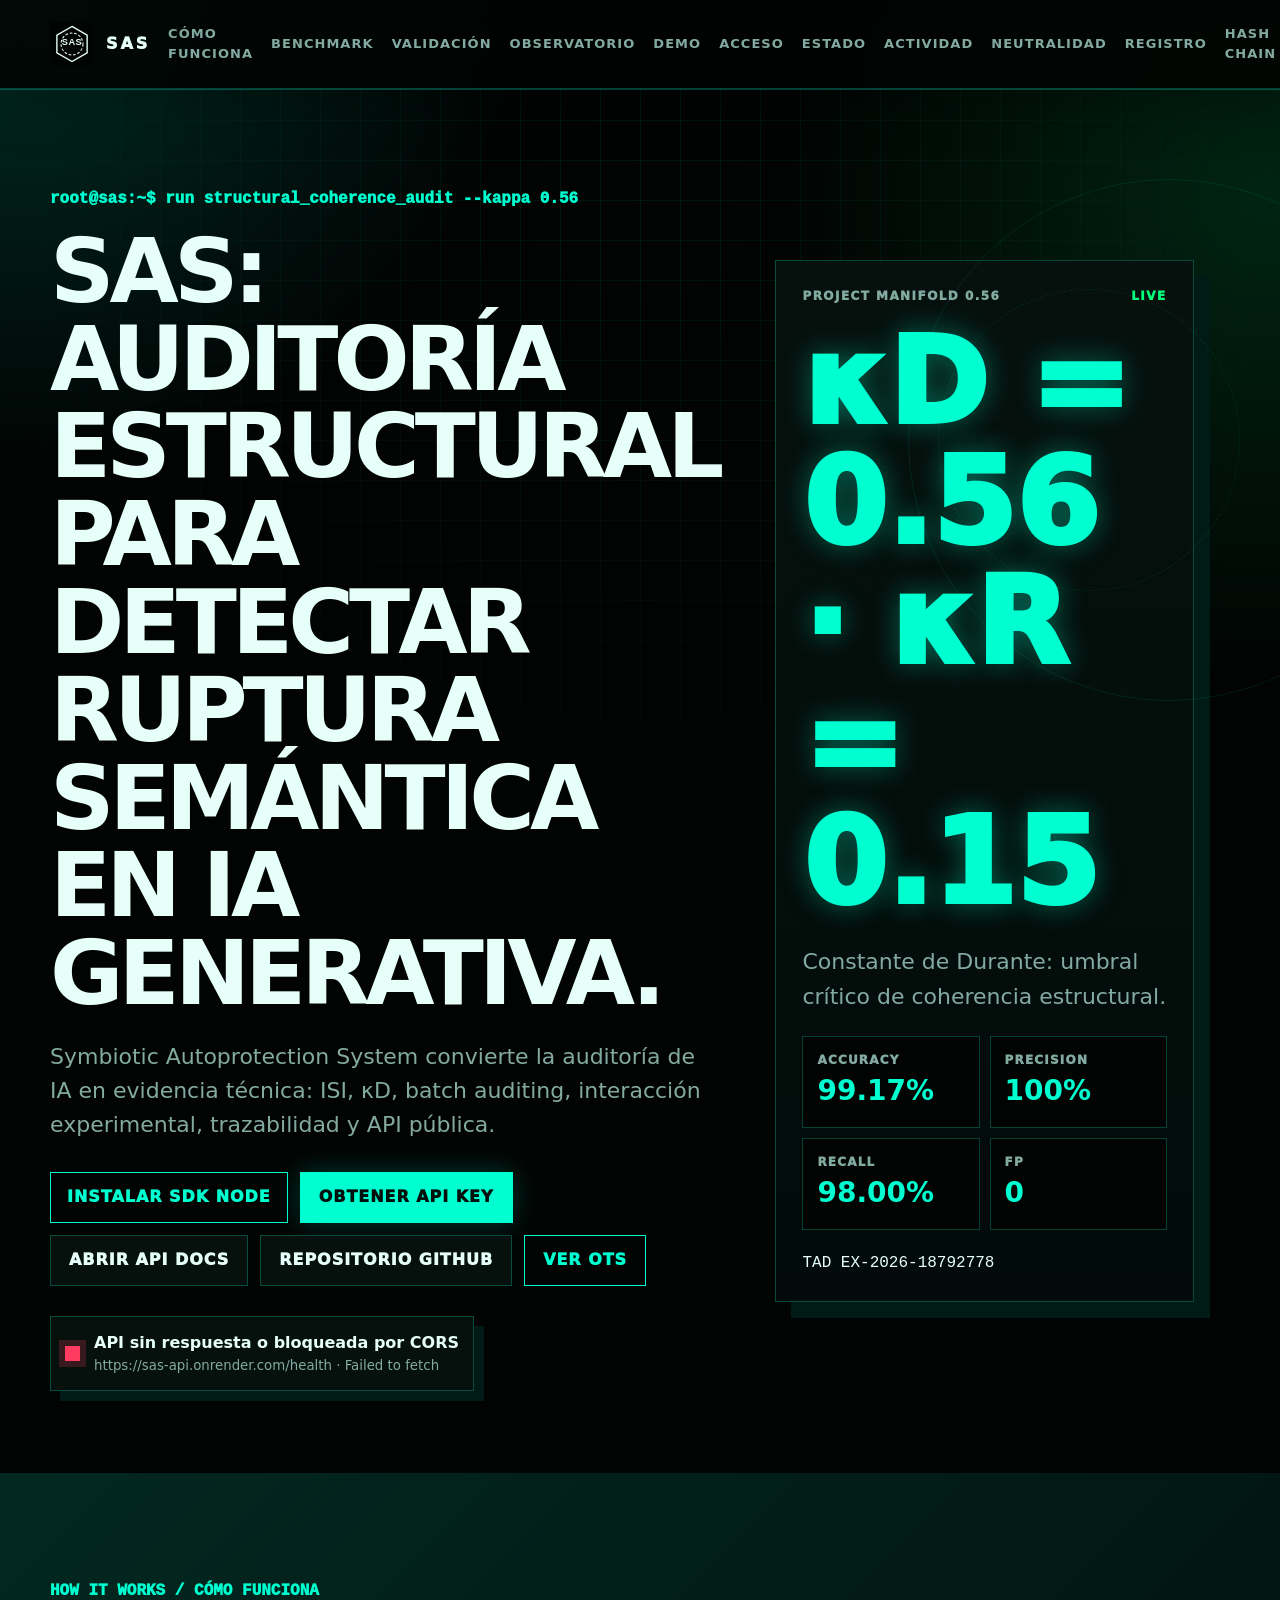
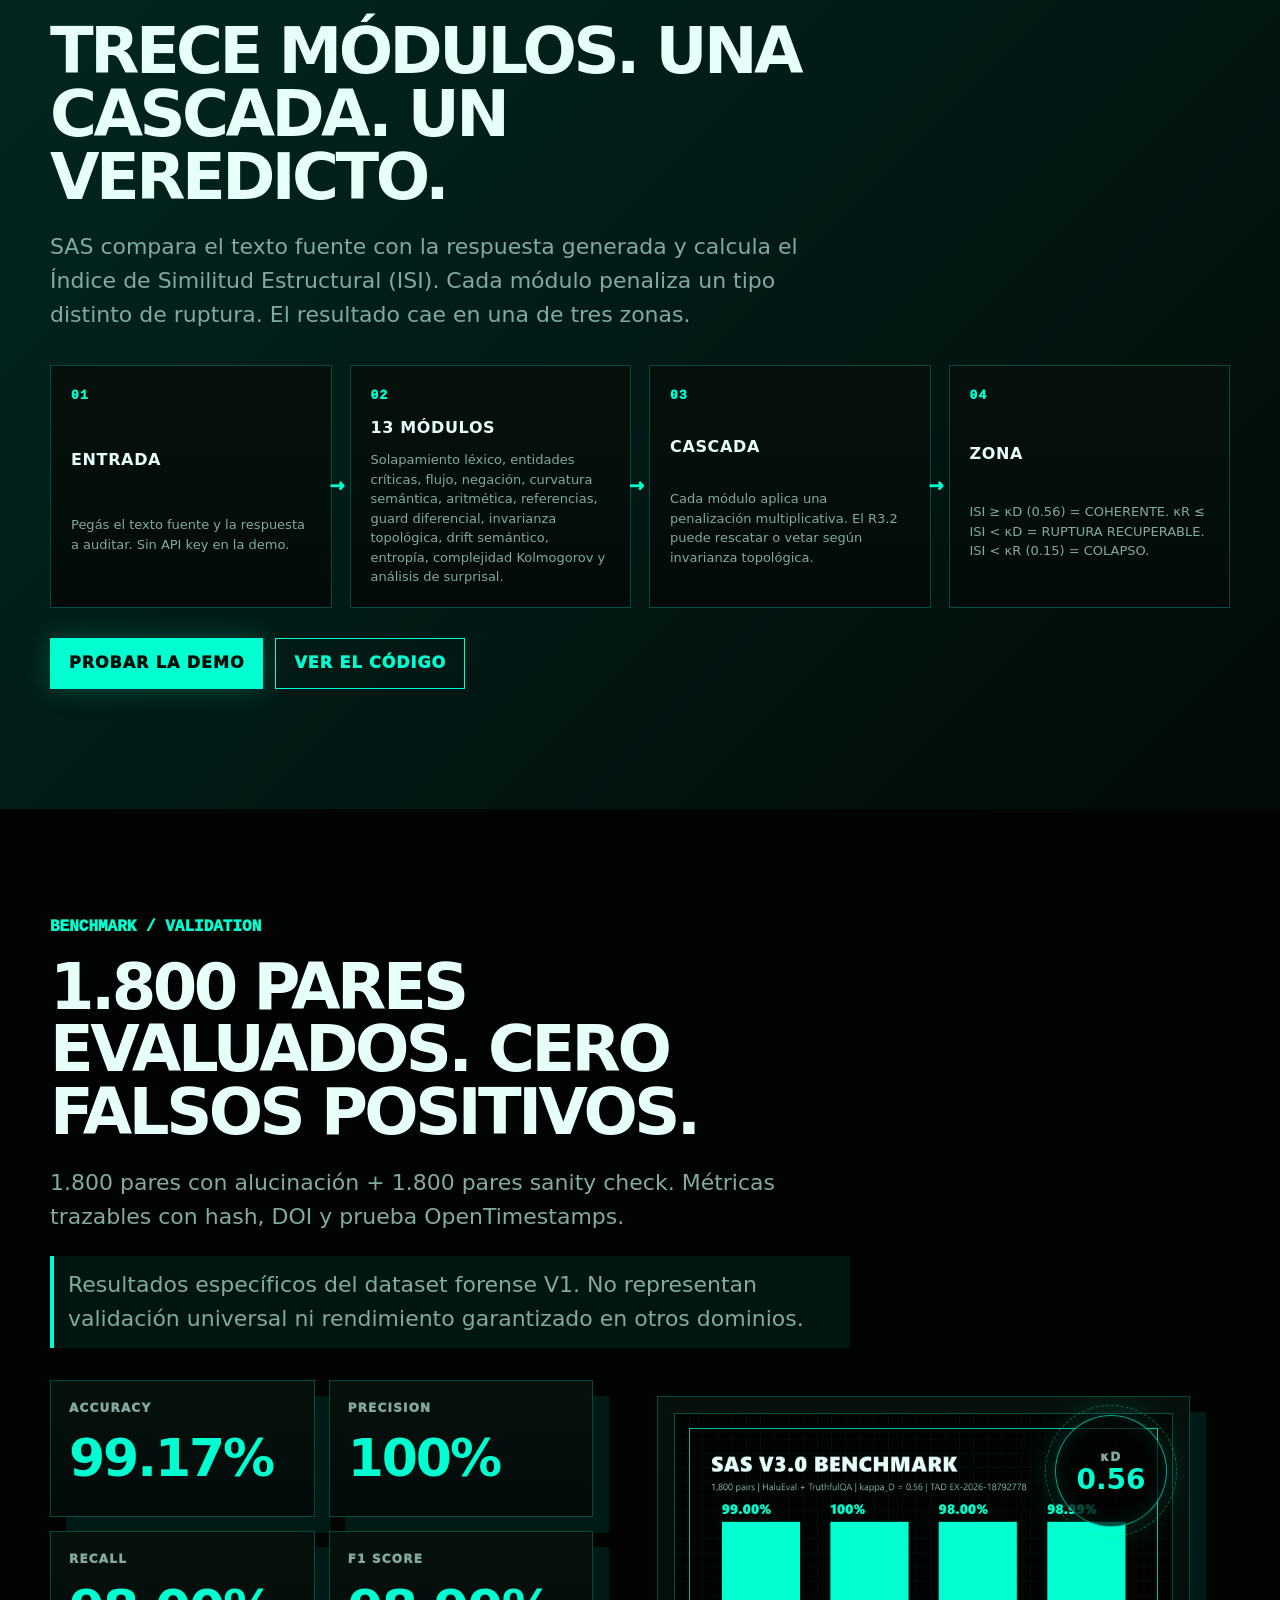
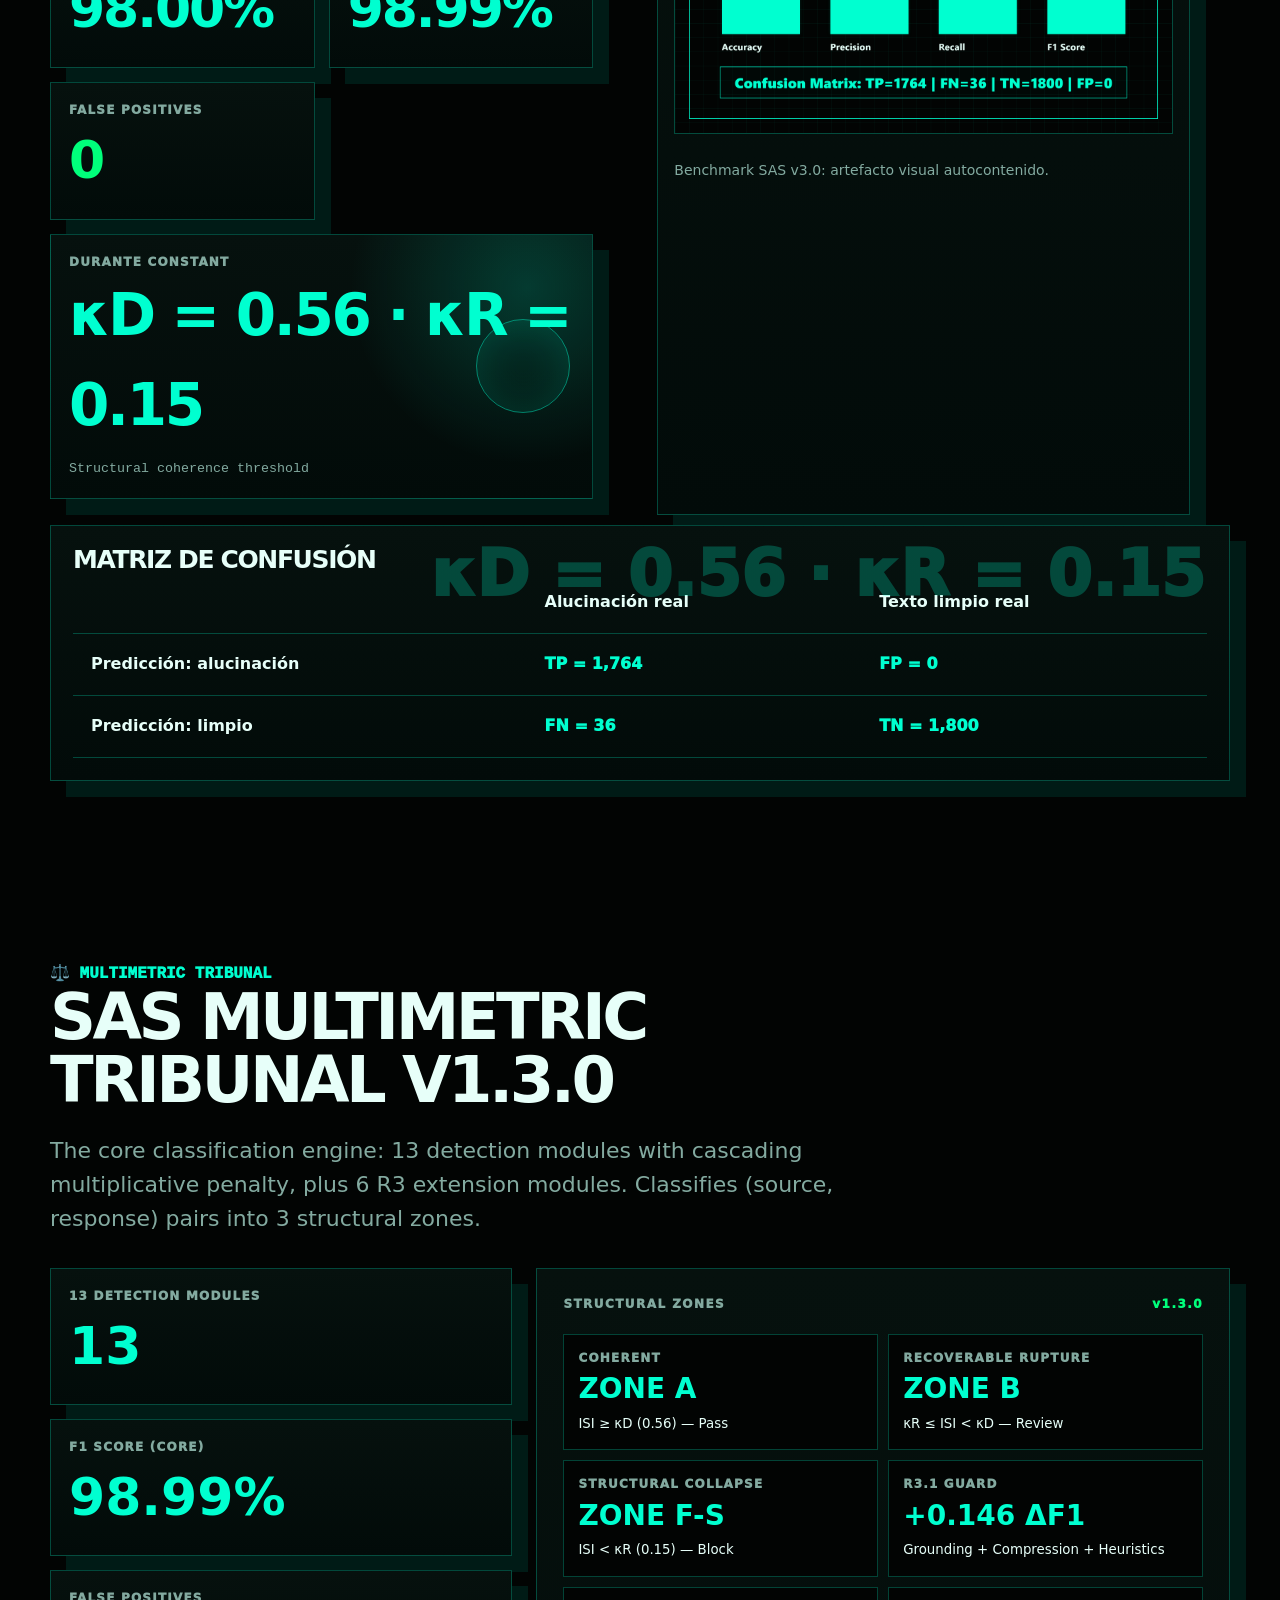
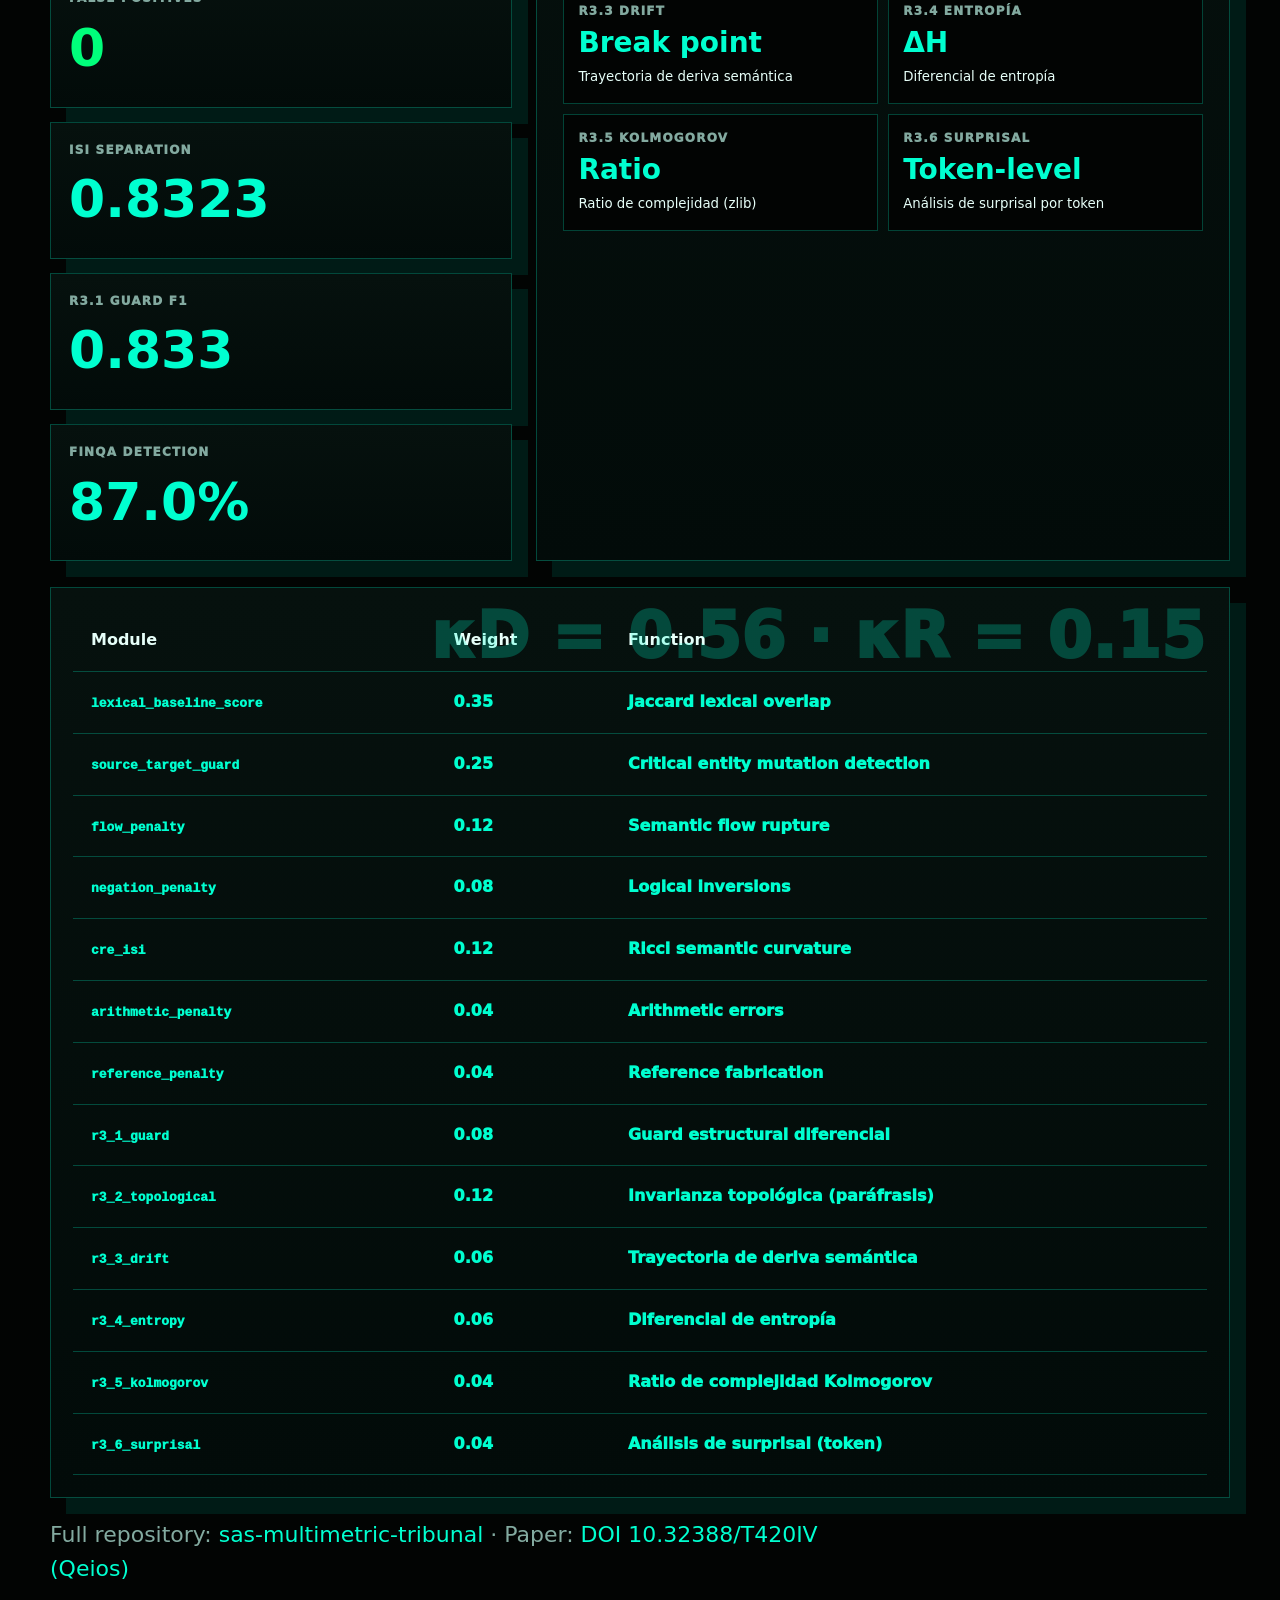
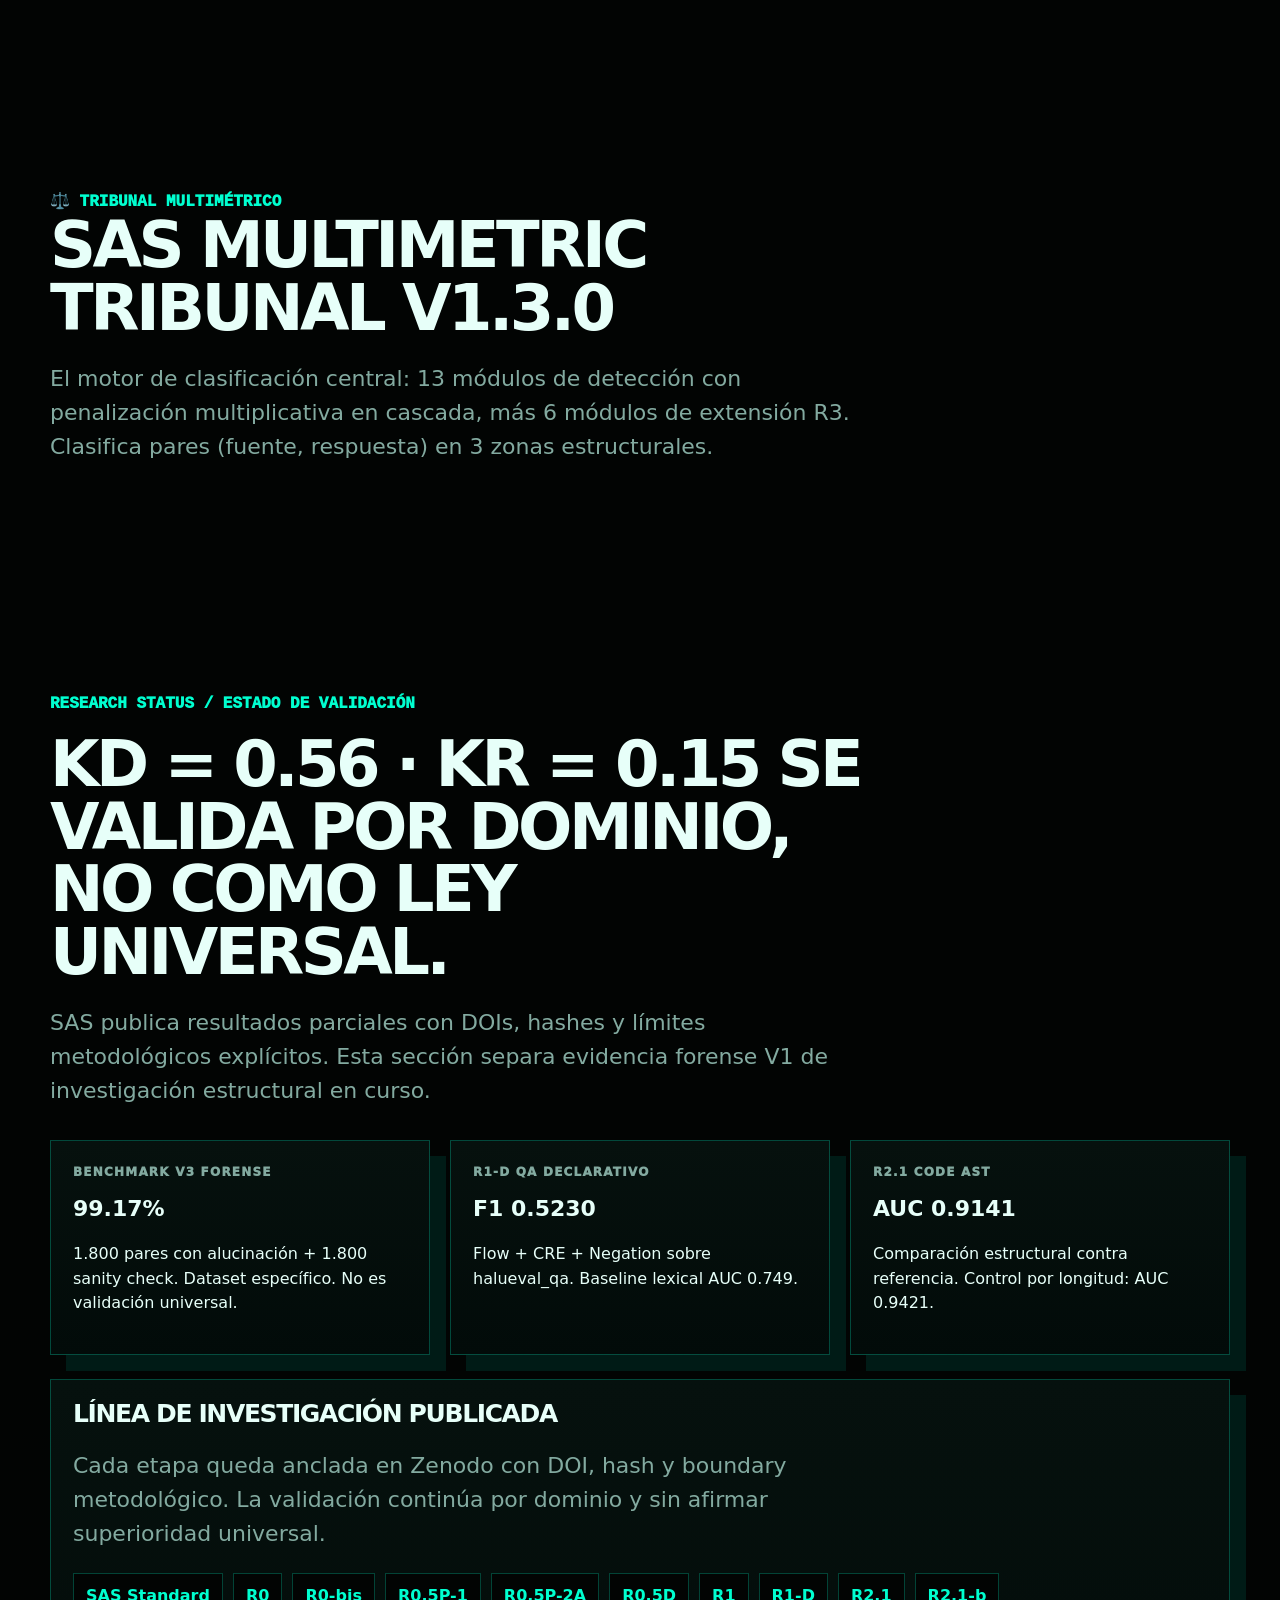
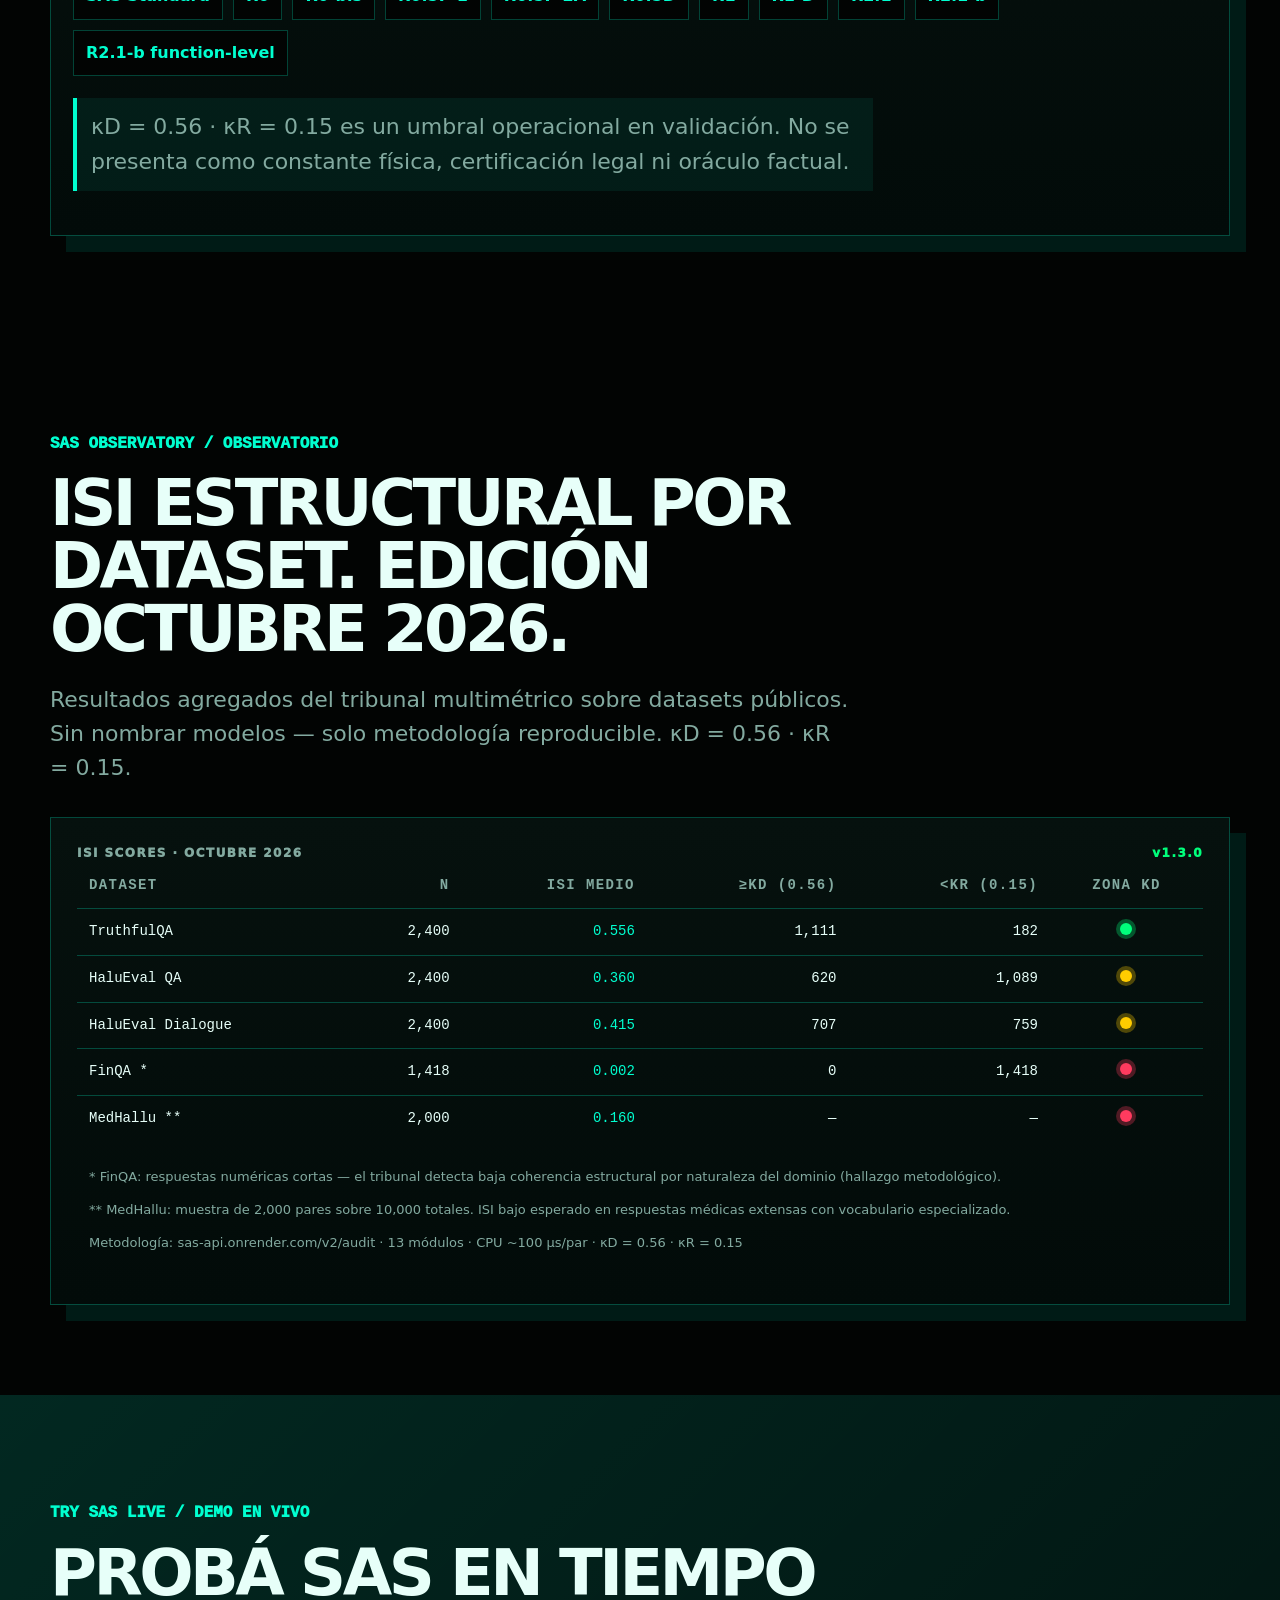
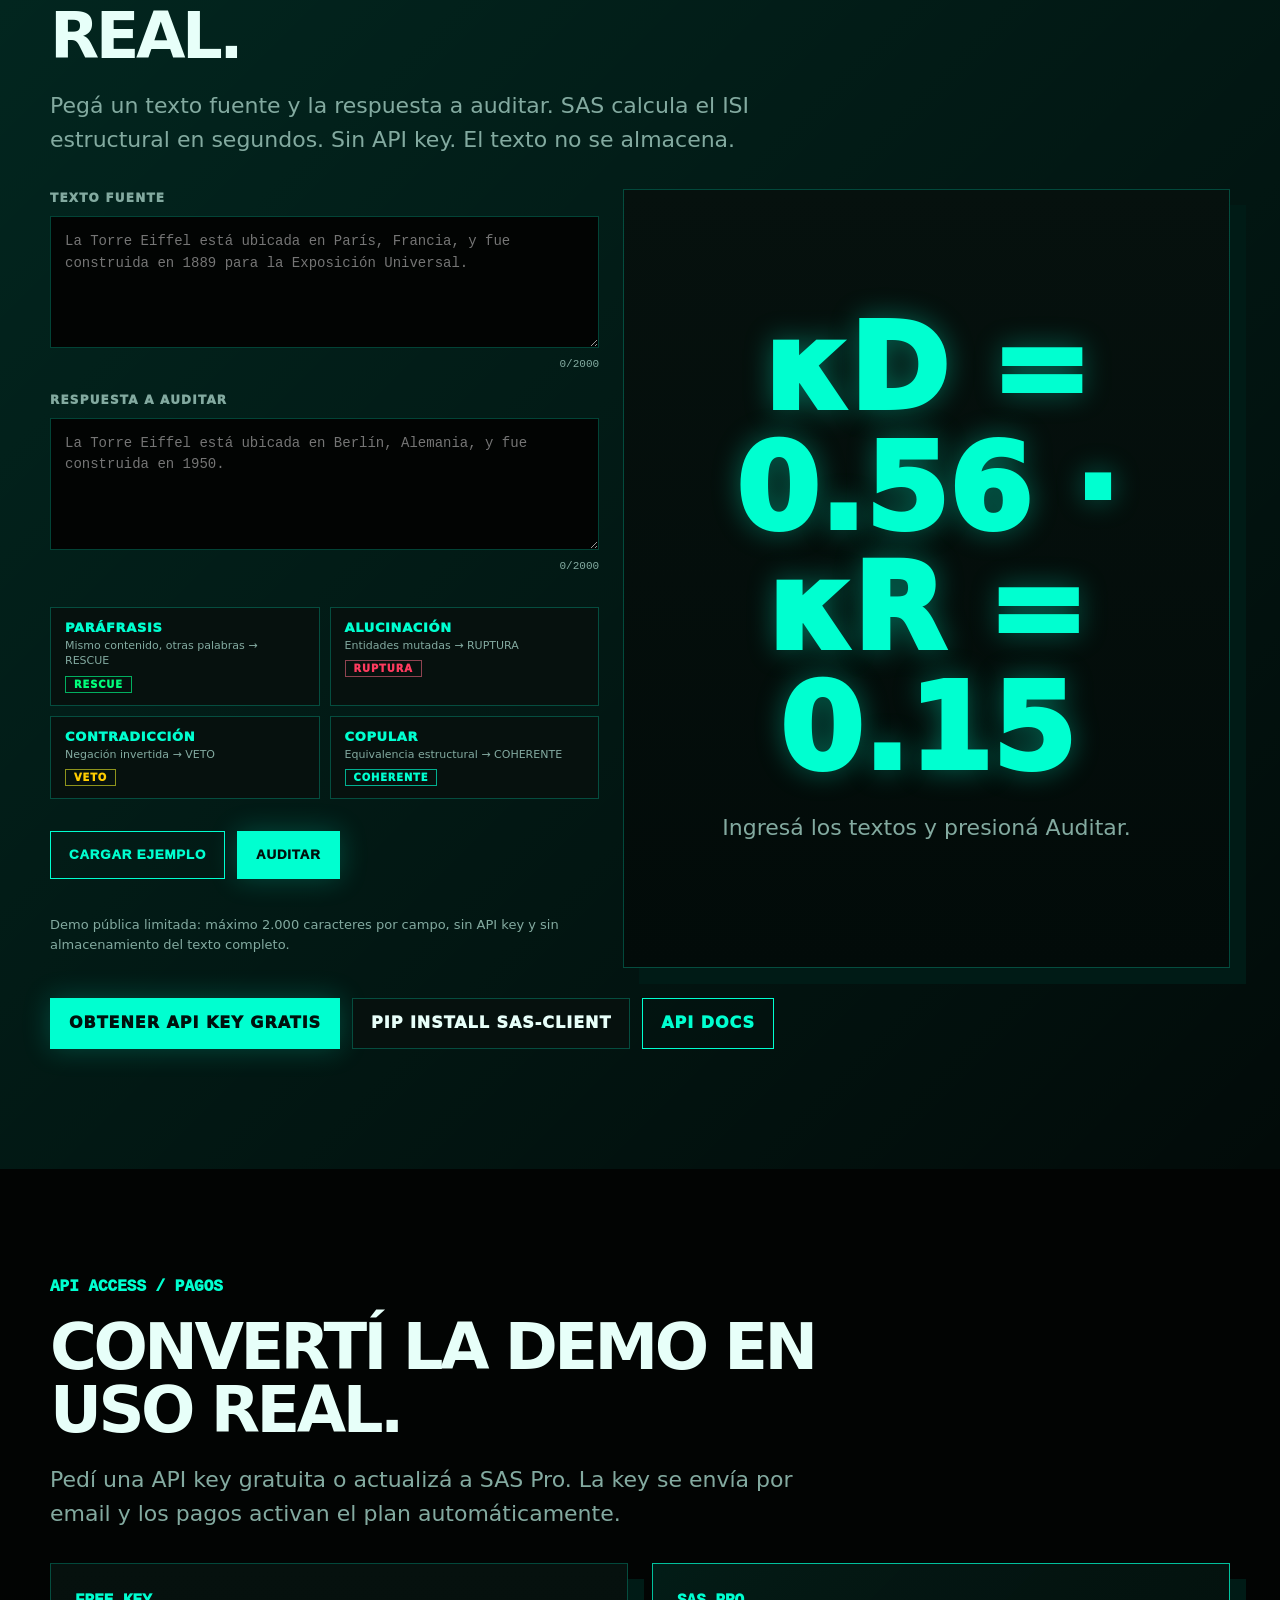
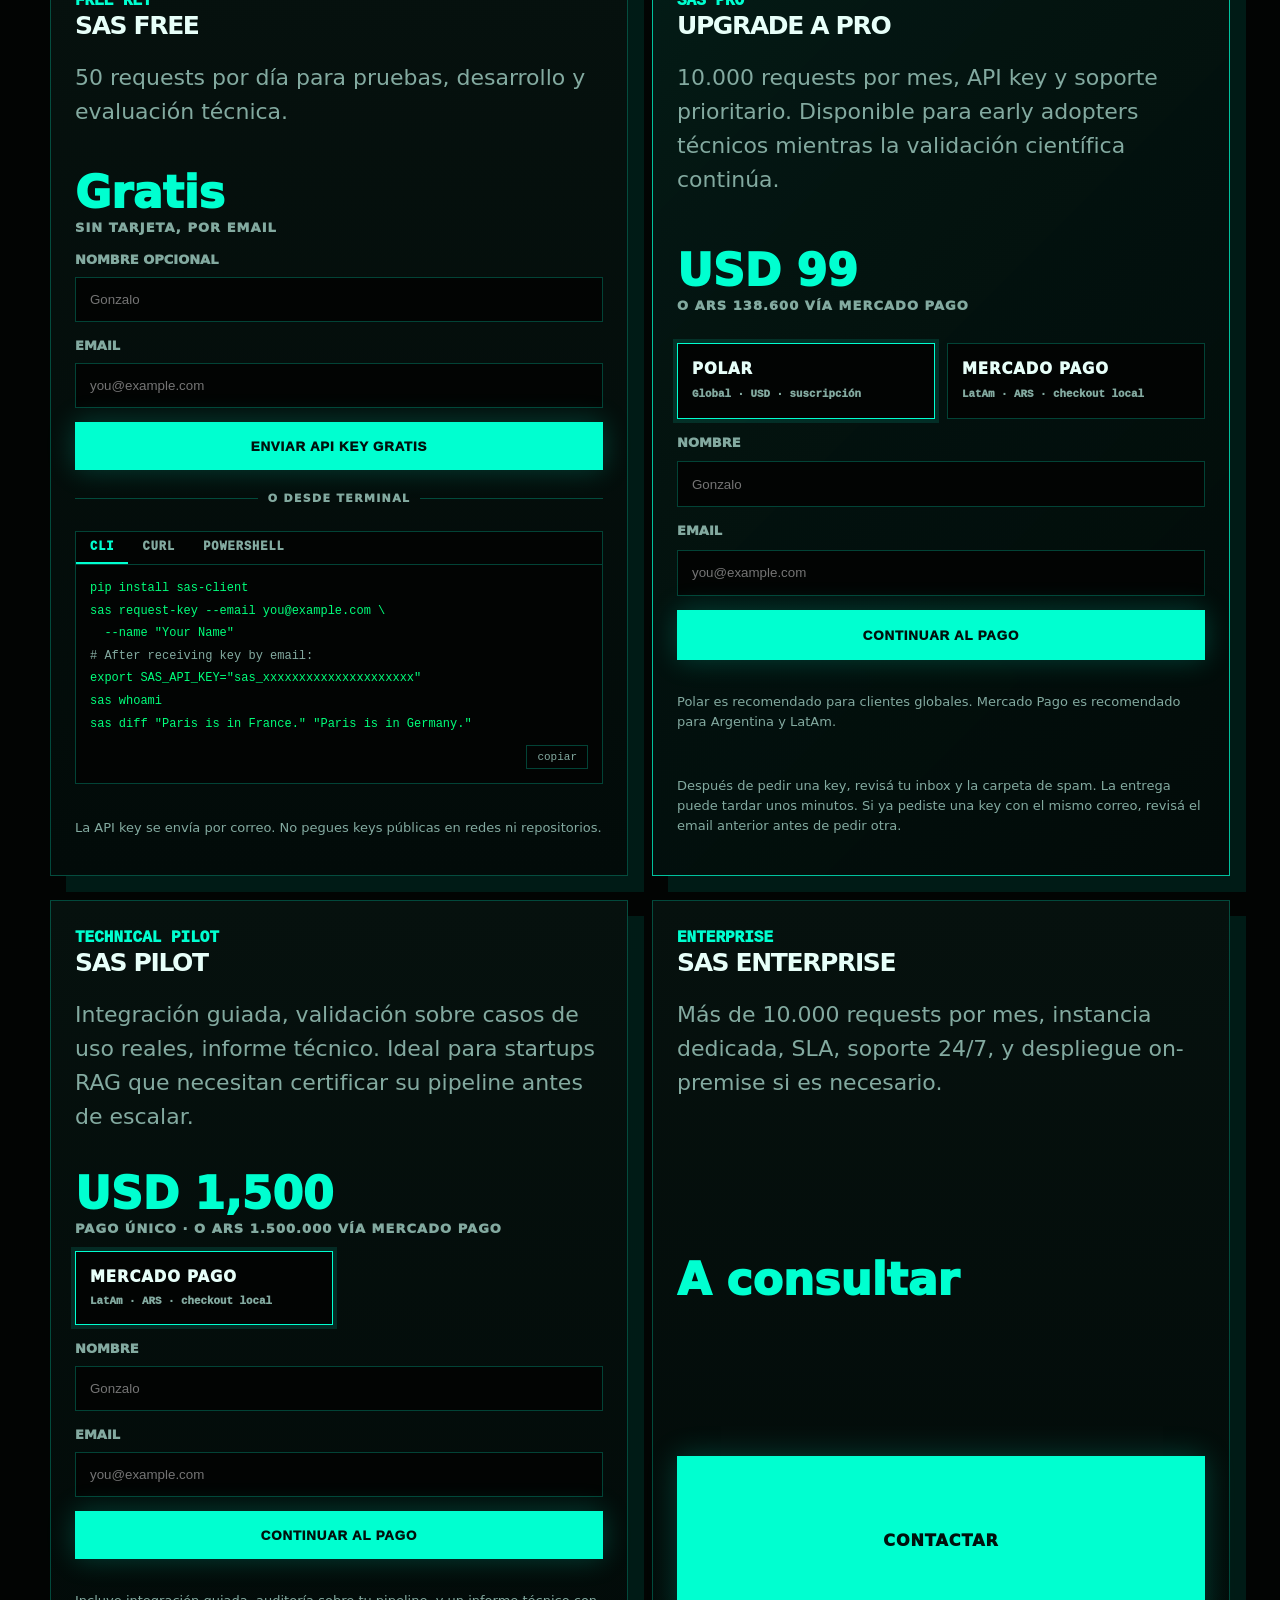
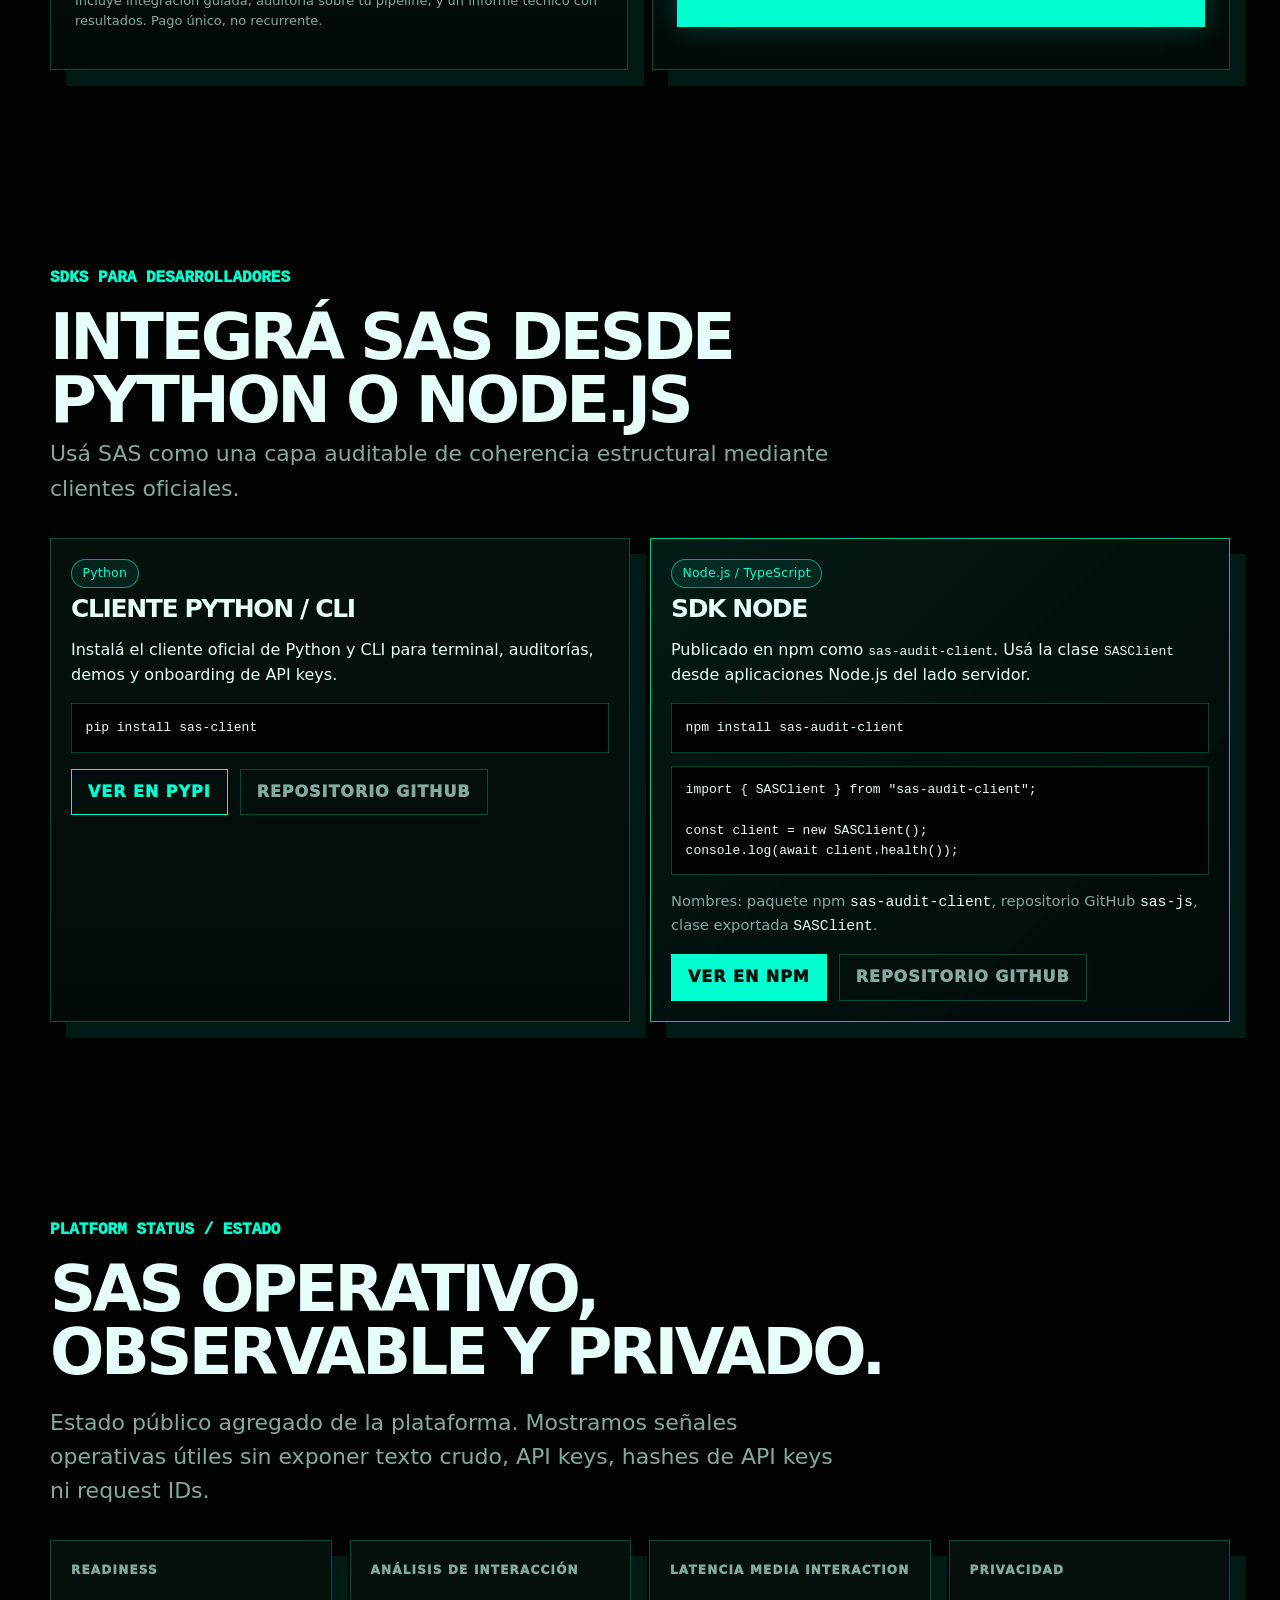
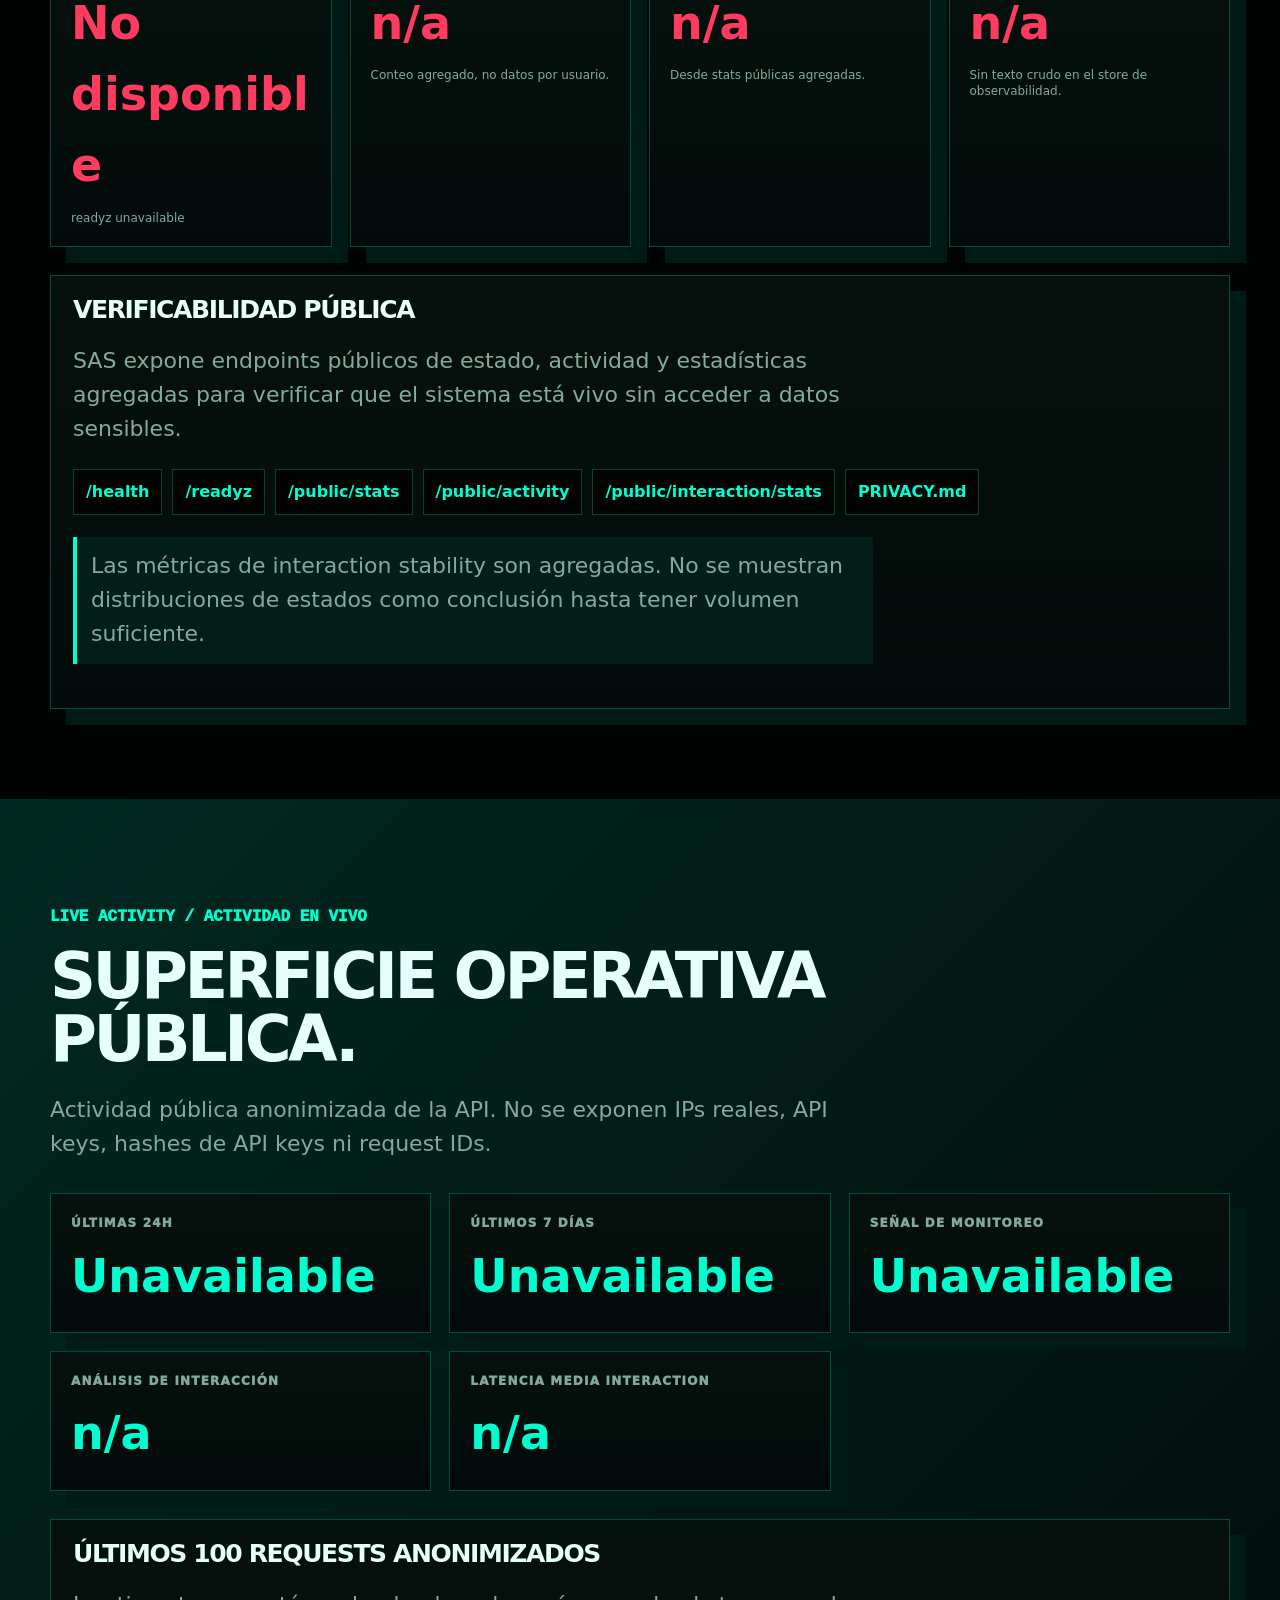
==== index.html @ 21b3a6b8 "fix: topbar clipping - add padding, restore theme-text hide at 900px, remove duplicate media query" ====
<!doctype html>
<html lang="es">
<head>
<meta charset="utf-8"><meta name="viewport" content="width=device-width,initial-scale=1">
<title>SAS | Symbiotic Autoprotection System | κD = 0.56 · κR = 0.15</title>
<meta name="description" content="SAS is a defensive AI auditing API for structural coherence, semantic rupture, batch auditing, and experimental interaction stability. 13 modules, zero external dependencies, ~100 µs/pair. κD = 0.56 · κR = 0.15.">
<meta name="author" content="Gonzalo Emir Durante"><meta name="theme-color" content="#00ffd0">
<meta name="keywords" content="hallucination detection, AI auditing, LLM hallucination, semantic coherence, structural audit, RAG validation, κD, Durante Constant, hallucination detector API">
<meta property="og:type" content="website">
<meta property="og:title" content="SAS | Symbiotic Autoprotection System | κD = 0.56">
<meta property="og:description" content="Detect AI hallucination and semantic rupture in generative outputs. 13 modules, zero external dependencies, ~100 µs/pair, Bitcoin-anchored hash chain.">
<meta property="og:url" content="https://leesintheblindmonk1999.github.io/sas-landing/">
<meta property="og:image" content="https://leesintheblindmonk1999.github.io/sas-landing/assets/benchmark.png">
<meta property="og:locale" content="es_AR">
<meta property="og:locale:alternate" content="en_US">
<meta name="twitter:card" content="summary_large_image">
<meta name="twitter:title" content="SAS | Symbiotic Autoprotection System | κD = 0.56">
<meta name="twitter:description" content="Detect AI hallucination and semantic rupture. 13 modules, zero external dependencies, ~100 µs/pair, Bitcoin-anchored hash chain.">
<meta name="twitter:image" content="https://leesintheblindmonk1999.github.io/sas-landing/assets/benchmark.png">
<link rel="canonical" href="https://leesintheblindmonk1999.github.io/sas-landing/">
<script type="application/ld+json">
{
  "@context": "https://schema.org",
  "@type": "SoftwareApplication",
  "name": "SAS — Symbiotic Autoprotection System",
  "alternateName": "SAS Multimetric Tribunal",
  "applicationCategory": "DeveloperApplication",
  "operatingSystem": "Any (REST API)",
  "url": "https://sas-api.onrender.com",
  "description": "Defensive AI auditing API for structural coherence and semantic rupture detection in generative outputs. 13 modules, zero external dependencies, ~100 µs/pair.",
  "author": {"@type": "Person", "name": "Gonzalo Emir Durante"},
  "offers": {"@type": "Offer", "price": "0", "priceCurrency": "USD"},
  "identifier": "10.5281/zenodo.19702379",
  "sameAs": [
    "https://github.com/Leesintheblindmonk1999/SAS-API",
    "https://www.qeios.com/read/T420IV",
    "https://doi.org/10.5281/zenodo.19702379"
  ]
}
</script>
<script type="application/ld+json">
{
  "@context": "https://schema.org",
  "@type": "Dataset",
  "name": "SAS Benchmark V3 — 1,800 hallucination pairs + 1,800 sanity-check pairs",
  "description": "Forensic benchmark for structural hallucination detection with κD = 0.56 and κR = 0.15 thresholds.",
  "url": "https://github.com/Leesintheblindmonk1999/SAS-API",
  "creator": {"@type": "Person", "name": "Gonzalo Emir Durante"},
  "identifier": "10.5281/zenodo.19702379",
  "license": "https://www.gnu.org/licenses/gpl-3.0.html"
}
</script>
<link rel="icon" href="assets/logo.svg" type="image/svg+xml">
<style>
:root{
  --bg:#020403;--panel:#06110e;--panel2:#020b09;--text:#e7fff9;--muted:#83aaa0;
  --border:rgba(0,255,208,.25);--accent:#00ffd0;--accent2:#00ff7b;
  --danger:#ff3b5f;--warn:#ffcc00;--contrast:#00110d;--shadow:#001b16;
  --grid:rgba(0,255,208,.07);--font:Inter,ui-sans-serif,system-ui,-apple-system,BlinkMacSystemFont,"Segoe UI",sans-serif;
}
body.theme-light{--bg:#f5f1e6;--panel:#fffdf4;--panel2:#e9e0cb;--text:#15120d;--muted:#5b5548;--border:rgba(20,18,13,.25);--accent:#0057ff;--accent2:#007a3d;--danger:#b91c1c;--warn:#a16207;--contrast:#fff;--shadow:#d4c8ad;--grid:rgba(0,87,255,.08)}
body.theme-dark{--bg:#080a12;--panel:#121827;--panel2:#0d1320;--text:#edf2ff;--muted:#a8b0c2;--border:rgba(255,255,255,.16);--accent:#9d7cff;--accent2:#22c55e;--danger:#ef4444;--warn:#f59e0b;--contrast:#fff;--shadow:#050712;--grid:rgba(157,124,255,.07)}
body.theme-tech{--bg:#020403;--panel:#06110e;--panel2:#020b09;--text:#e7fff9;--muted:#83aaa0;--border:rgba(0,255,208,.25);--accent:#00ffd0;--accent2:#00ff7b;--danger:#ff3b5f;--warn:#ffcc00;--contrast:#00110d;--shadow:#001b16;--grid:rgba(0,255,208,.07)}
*{box-sizing:border-box}
html{scroll-behavior:smooth}
body{margin:0;background:var(--bg);color:var(--text);font-family:var(--font);line-height:1.55;overflow-x:hidden}
body:before{content:"";position:fixed;inset:0;background:linear-gradient(var(--grid) 1px,transparent 1px),linear-gradient(90deg,var(--grid) 1px,transparent 1px);background-size:44px 44px;mask-image:radial-gradient(circle at 50% 20%,#000 0%,transparent 75%);pointer-events:none;z-index:-2}
body:after{content:"";position:fixed;inset:-20%;background:radial-gradient(circle at 15% 10%,color-mix(in srgb,var(--accent) 18%,transparent),transparent 28%),radial-gradient(circle at 85% 30%,color-mix(in srgb,var(--accent2) 13%,transparent),transparent 28%);z-index:-3}
a{color:var(--accent);text-decoration:none}a:hover{text-decoration:underline}
img{max-width:100%;display:block}.container{width:min(100% - 32px,1180px);margin:auto}
.skip{position:absolute;left:12px;top:-80px;background:var(--accent);color:var(--contrast);padding:10px 14px;z-index:999}.skip:focus{top:12px}
.topbar{position:sticky;top:0;z-index:50;background:color-mix(in srgb,var(--bg) 88%,transparent);backdrop-filter:blur(16px);border-bottom:1px solid var(--border);padding:6px 0}
.nav{height:76px;display:flex;align-items:center;justify-content:space-between;gap:18px;width:min(100% - 32px,1180px);margin:auto}
.brand{display:flex;align-items:center;gap:12px;color:var(--text);font-weight:1000;letter-spacing:.18em}.brand svg{width:44px;height:44px}.brand:hover{text-decoration:none}
.navlinks{display:flex;align-items:center;gap:18px}.navlinks a{font-size:13px;color:var(--muted);font-weight:900;text-transform:uppercase;letter-spacing:.08em}
.controls{display:flex;gap:6px;flex-wrap:nowrap;justify-content:flex-end}
.btn-mini,.menu-btn{background:var(--panel);color:var(--text);border:1px solid var(--border);font-weight:1000;cursor:pointer;padding:8px 10px;font-size:12px}
.btn-mini.active,.btn-mini:hover{border-color:var(--accent);color:var(--accent)}
.menu-btn{display:none;flex-direction:column;gap:5px}.menu-btn span{display:block;width:24px;height:2px;background:var(--text)}
.hero{min-height:calc(100vh - 76px);display:grid;place-items:center;padding:82px 0}
.hero-grid{display:grid;grid-template-columns:1.08fr .92fr;gap:56px;align-items:center}
.terminal{font-family:ui-monospace,SFMono-Regular,Menlo,Consolas,monospace;color:var(--accent);font-weight:1000}
h1,h2,h3{margin:0;line-height:.98;letter-spacing:-.055em;text-transform:uppercase}
h1{font-size:clamp(42px,7vw,90px)}h2{font-size:clamp(34px,5vw,64px)}h3{font-size:25px}
.lead,.section-text,.legal-copy p,.contact-copy p{color:var(--muted);font-size:clamp(17px,2vw,22px);max-width:800px}
.actions{display:flex;flex-wrap:wrap;gap:12px;margin:30px 0}
.action{display:inline-flex;align-items:center;justify-content:center;min-height:48px;border:1px solid var(--border);padding:12px 18px;text-transform:uppercase;font-weight:1000;letter-spacing:.06em;background:var(--panel);color:var(--text)}
.action.primary{background:var(--accent);border-color:var(--accent);color:var(--contrast)}.action.line{background:transparent;color:var(--accent);border-color:var(--accent)}.action:hover{text-decoration:none;transform:translateY(-2px)}
.status{display:flex;align-items:center;gap:14px;width:max-content;max-width:100%;padding:14px;background:var(--panel);border:1px solid var(--border);box-shadow:10px 10px 0 var(--shadow)}
.dot{width:15px;height:15px;background:var(--warn);box-shadow:0 0 0 6px color-mix(in srgb,var(--warn) 20%,transparent)}.dot.online{background:var(--accent2);box-shadow:0 0 0 6px color-mix(in srgb,var(--accent2) 20%,transparent)}.dot.offline{background:var(--danger);box-shadow:0 0 0 6px color-mix(in srgb,var(--danger) 20%,transparent)}
.status strong{display:block}.status small{display:block;color:var(--muted);word-break:break-all}
.panel,.metric,.chart-card,.matrix,.legal-card,.contact-form,.activity-panel,.activity-card{border:1px solid var(--border);background:linear-gradient(180deg,var(--panel),var(--panel2));box-shadow:16px 16px 0 var(--shadow)}
.panel{padding:26px}.panel-top{display:flex;justify-content:space-between;color:var(--muted);font-size:12px;font-weight:1000;letter-spacing:.12em}.live{color:var(--accent2)}
.kappa{font-size:clamp(62px,10vw,120px);line-height:1;color:var(--accent);font-weight:1000;text-shadow:0 0 28px color-mix(in srgb,var(--accent) 35%,transparent);margin:18px 0}
.id-grid{display:grid;grid-template-columns:repeat(2,1fr);gap:10px;margin:20px 0}.id-grid div{border:1px solid var(--border);padding:14px;background:var(--bg)}.id-grid span,.metric span,.legal-card span,.activity-card span{display:block;color:var(--muted);font-size:12px;letter-spacing:.1em;text-transform:uppercase;font-weight:1000}.id-grid strong{font-size:28px;color:var(--accent)}
.hash,.mono{font-family:ui-monospace,SFMono-Regular,Menlo,Consolas,monospace}.section{padding:90px 0}.kicker{font-family:ui-monospace,SFMono-Regular,Menlo,Consolas,monospace;color:var(--accent);font-weight:1000;text-transform:uppercase}.head{max-width:850px;margin-bottom:32px}
.bench-grid{display:grid;grid-template-columns:.8fr 1.2fr;gap:24px}.metrics{display:grid;gap:14px}.metric{padding:18px}.metric strong{display:block;font-size:clamp(36px,5vw,52px);color:var(--accent)}.metric.zero strong{color:var(--accent2)}
.chart-card{padding:16px}.chart-card img{width:100%;border:1px solid var(--border)}figcaption{color:var(--muted);margin-top:10px;font-size:14px}
.matrix{margin-top:26px;padding:22px;overflow:auto}.matrix table{width:100%;border-collapse:collapse;min-width:600px}.matrix th,.matrix td{padding:18px;border-bottom:1px solid var(--border);text-align:left}.matrix td{color:var(--accent);font-weight:1000}
.hard{background:linear-gradient(135deg,color-mix(in srgb,var(--accent) 12%,transparent),transparent),var(--panel2)}
.split{display:grid;grid-template-columns:.85fr 1.15fr;gap:54px}.legal-grid{display:grid;grid-template-columns:repeat(3,1fr);gap:20px}.legal-card{padding:22px}.legal-card strong{display:block;margin:10px 0;font-size:22px;word-break:break-word}.long{word-break:break-all;color:var(--muted);font-size:13px}
.live-grid{display:grid;grid-template-columns:repeat(3,1fr);gap:18px;margin:24px 0}.activity-card{padding:20px}.activity-card strong{display:block;font-size:clamp(30px,4vw,46px);color:var(--accent);margin-top:8px}.activity-panel{padding:22px;margin-top:28px;overflow:hidden}.activity-list{display:grid;gap:.55rem;max-height:520px;overflow:auto;padding-right:4px}.activity-row{display:grid;grid-template-columns:80px 1fr;gap:.55rem;align-items:center;padding:.75rem;border-radius:12px;background:rgba(255,255,255,.04);border:1px solid rgba(255,255,255,.04)}.activity-row code{font-weight:1000;color:var(--accent)}.activity-row span{font-family:ui-monospace,SFMono-Regular,Menlo,Consolas,monospace;word-break:break-word}.activity-row small{grid-column:2;color:var(--muted);font-size:12px}.status-2{border-left:3px solid var(--accent2)}.status-3{border-left:3px solid var(--accent)}.status-4{border-left:3px solid var(--warn)}.status-5{border-left:3px solid var(--danger)}.status-other{border-left:3px solid var(--muted)}
.contact{background:var(--panel2)}.links{display:grid;gap:10px;margin:22px 0}.contact-form{display:grid;gap:16px;padding:24px}label{display:grid;gap:7px;color:var(--muted);font-weight:1000;text-transform:uppercase;font-size:13px}input,textarea{background:var(--bg);color:var(--text);border:1px solid var(--border);padding:14px;outline:none}input:focus,textarea:focus{border-color:var(--accent);box-shadow:0 0 0 4px color-mix(in srgb,var(--accent) 18%,transparent)}
.footer{border-top:1px solid var(--border);padding:30px 0;background:var(--panel)}.footer-grid{display:grid;gap:12px}.footer-links{display:flex;gap:16px;flex-wrap:wrap}
.reveal{opacity:0;transform:translateY(20px);transition:opacity .55s ease,transform .55s ease}.reveal.visible{opacity:1;transform:none}
@media(max-width:900px){.menu-btn{display:flex}.navlinks{position:absolute;left:16px;right:16px;top:82px;display:none;flex-direction:column;align-items:stretch;background:var(--panel);border:1px solid var(--border);padding:18px}.navlinks.open{display:flex}.hero-grid,.bench-grid,.split,.legal-grid,.live-grid{grid-template-columns:1fr}.controls .theme-text{display:none}.status{width:100%}}
@media(max-width:560px){.container,.nav{width:min(100% - 20px,1180px)}.brand span{display:none}h1{font-size:39px}.actions .action{width:100%}.id-grid{grid-template-columns:1fr}.btn-mini{padding:7px 8px}.activity-row{grid-template-columns:1fr}.activity-row small{grid-column:1}}

/* SAS access and billing */
.access-grid{display:grid;grid-template-columns:1fr 1fr;gap:24px;align-items:start}.access-card{border:1px solid var(--border);background:linear-gradient(180deg,var(--panel),var(--panel2));box-shadow:16px 16px 0 var(--shadow);padding:24px;display:grid;gap:16px}.access-card.featured{background:linear-gradient(135deg,color-mix(in srgb,var(--accent) 10%,transparent),var(--panel2));border-color:color-mix(in srgb,var(--accent) 65%,var(--border))}.access-price{font-size:clamp(28px,4vw,44px);font-weight:1000;color:var(--accent);line-height:1}.access-price small{display:block;color:var(--muted);font-size:13px;letter-spacing:.08em;text-transform:uppercase;margin-top:6px}.access-form{display:grid;gap:14px}.access-status{display:none;padding:14px;border:1px solid var(--border);background:var(--bg);font-weight:900}.access-status.ok{display:block;border-color:var(--accent2);color:var(--accent2);background:color-mix(in srgb,var(--accent2) 8%,transparent)}.access-status.warn{display:block;border-color:var(--warn);color:var(--warn);background:color-mix(in srgb,var(--warn) 8%,transparent)}.access-status.err{display:block;border-color:var(--danger);color:var(--danger);background:color-mix(in srgb,var(--danger) 8%,transparent)}.provider-grid{display:grid;grid-template-columns:1fr 1fr;gap:12px}.provider-option{cursor:pointer;border:1px solid var(--border);background:var(--bg);padding:14px;display:grid;gap:4px;text-transform:none}.provider-option input{position:absolute;opacity:0;pointer-events:none}.provider-option span{color:var(--text);font-size:15px;font-weight:1000;text-transform:uppercase;letter-spacing:.06em}.provider-option small{color:var(--muted);font-family:ui-monospace,SFMono-Regular,Menlo,Consolas,monospace}.provider-option:has(input:checked){border-color:var(--accent);box-shadow:0 0 0 4px color-mix(in srgb,var(--accent) 12%,transparent)}.checkout-notice{margin-bottom:22px}
@media(max-width:900px){.access-grid{grid-template-columns:1fr}}
@media(max-width:560px){.provider-grid{grid-template-columns:1fr}}

/* CLI / curl block inside Free Key card */
.access-cli-block{margin-top:4px;border:1px solid var(--border);background:var(--bg);padding:0}
.access-tabs{display:flex;border-bottom:1px solid var(--border)}
.access-tab{background:transparent;border:none;color:var(--muted);font-family:ui-monospace,SFMono-Regular,Menlo,Consolas,monospace;font-size:12px;font-weight:1000;letter-spacing:.08em;text-transform:uppercase;padding:8px 14px;cursor:pointer;border-bottom:2px solid transparent;transition:color .18s,border-color .18s}
.access-tab:hover{color:var(--text)}
.access-tab.active{color:var(--accent);border-bottom-color:var(--accent)}
.access-code-block{padding:14px;display:grid;gap:4px}
.access-code-block code{display:block;font-family:ui-monospace,SFMono-Regular,Menlo,Consolas,monospace;font-size:12px;color:var(--accent2);white-space:pre;overflow-x:auto}
.access-code-block code.comment{color:var(--muted)}
.access-copy-btn{justify-self:end;margin-top:8px;background:transparent;border:1px solid var(--border);color:var(--muted);font-family:ui-monospace,SFMono-Regular,Menlo,Consolas,monospace;font-size:11px;padding:5px 10px;cursor:pointer;transition:color .18s,border-color .18s}
.access-copy-btn:hover{color:var(--accent);border-color:var(--accent)}
.access-cli-divider{display:flex;align-items:center;gap:10px;color:var(--muted);font-size:11px;font-weight:1000;letter-spacing:.12em;text-transform:uppercase;margin:4px 0}
.access-cli-divider:before,.access-cli-divider:after{content:"";flex:1;height:1px;background:var(--border)}

/* SAS public demo */
.demo-grid{display:grid;grid-template-columns:.95fr 1.05fr;gap:24px;align-items:stretch}.demo-inputs{display:grid;gap:18px}.demo-field{display:grid;gap:8px}.demo-label{font-size:12px;font-weight:1000;text-transform:uppercase;letter-spacing:.1em;color:var(--muted)}.demo-textarea{min-height:132px;resize:vertical;font-family:ui-monospace,SFMono-Regular,Menlo,Consolas,monospace;font-size:14px;line-height:1.55}.demo-charcount{font-size:11px;color:var(--muted);text-align:right;font-family:ui-monospace,SFMono-Regular,Menlo,Consolas,monospace}.demo-actions{display:flex;gap:12px;flex-wrap:wrap}.demo-result-panel{min-height:100%;display:flex;flex-direction:column;justify-content:center}.demo-idle{text-align:center}.demo-loading{display:flex;flex-direction:column;align-items:center;gap:16px;text-align:center}.demo-spinner{width:42px;height:42px;border:3px solid var(--border);border-top-color:var(--accent);border-radius:50%;animation:demoSpin .8s linear infinite}@keyframes demoSpin{to{transform:rotate(360deg)}}.demo-error{padding:16px;border:1px solid var(--danger);background:color-mix(in srgb,var(--danger) 10%,transparent);color:var(--danger);font-weight:900}.demo-result-grid{display:grid;grid-template-columns:repeat(2,1fr);gap:10px;margin-bottom:18px}.demo-result-grid div{border:1px solid var(--border);padding:14px;background:var(--bg)}.demo-result-grid span{display:block;color:var(--muted);font-size:12px;letter-spacing:.1em;text-transform:uppercase;font-weight:1000}.demo-result-grid strong{font-size:clamp(28px,4vw,46px);color:var(--accent)}.demo-hash{font-family:ui-monospace,SFMono-Regular,Menlo,Consolas,monospace;font-size:11px;word-break:break-all;color:var(--muted)}.demo-verdict-badge{display:inline-block;margin-top:8px;padding:8px 16px;font-weight:1000;font-size:15px;letter-spacing:.06em;text-transform:uppercase;border:1px solid var(--border);background:var(--bg)}.demo-verdict-badge.coherent{border-color:var(--accent2);color:var(--accent2);background:color-mix(in srgb,var(--accent2) 10%,transparent)}.demo-verdict-badge.rupture{border-color:var(--danger);color:var(--danger);background:color-mix(in srgb,var(--danger) 10%,transparent)}.demo-verdict-badge.warn{border-color:var(--warn);color:var(--warn);background:color-mix(in srgb,var(--warn) 10%,transparent)}.demo-modules-list{display:flex;flex-wrap:wrap;gap:8px;margin-top:8px}.demo-module-tag{padding:5px 11px;border:1px solid var(--border);font-family:ui-monospace,SFMono-Regular,Menlo,Consolas,monospace;font-size:12px;color:var(--accent);background:var(--bg)}.demo-muted{color:var(--muted);font-family:ui-monospace,SFMono-Regular,Menlo,Consolas,monospace;font-size:13px}.demo-privacy{margin-top:18px;color:var(--muted);font-size:13px}.demo-run-row{display:grid;gap:16px}.demo-mini-link{font-size:13px;color:var(--muted)}
@media(max-width:900px){.demo-grid{grid-template-columns:1fr}.demo-result-panel{min-height:320px}}
@media(max-width:560px){.demo-result-grid{grid-template-columns:1fr}.demo-actions .action{width:100%}}

/* SAS aesthetic pass v2 */
:root{--radius:0px;--ease:cubic-bezier(.2,.8,.2,1)}
body:before{background-size:40px 40px;animation:gridDrift 18s linear infinite}
body:after{animation:auroraFloat 12s ease-in-out infinite alternate}
@keyframes gridDrift{to{background-position:40px 40px}}
@keyframes auroraFloat{0%{transform:translate3d(-1.5%,0,0) scale(1)}100%{transform:translate3d(1.5%,1%,0) scale(1.04)}}
.topbar{box-shadow:0 1px 0 var(--border),0 18px 50px rgba(0,0,0,.22)}
.navlinks a,.btn-mini,.action,.provider-option,.metric,.access-card,.chart-card,.panel,.activity-card,.legal-card{transition:transform .22s var(--ease),border-color .22s var(--ease),box-shadow .22s var(--ease),background .22s var(--ease),color .22s var(--ease)}
.navlinks a:hover{color:var(--accent);text-decoration:none;text-shadow:0 0 16px color-mix(in srgb,var(--accent) 45%,transparent)}
.action:hover,.metric:hover,.access-card:hover,.chart-card:hover,.panel:hover,.activity-card:hover,.legal-card:hover{transform:translateY(-3px);border-color:color-mix(in srgb,var(--accent) 70%,var(--border))}
.action.primary{box-shadow:0 0 28px color-mix(in srgb,var(--accent) 22%,transparent)}
.action.primary:hover{box-shadow:0 0 42px color-mix(in srgb,var(--accent) 34%,transparent),8px 8px 0 var(--shadow)}
.hero{position:relative;overflow:hidden}
.hero:before{content:"";position:absolute;width:520px;height:520px;right:-150px;top:90px;border:1px solid color-mix(in srgb,var(--accent) 22%,transparent);border-radius:50%;opacity:.42;filter:blur(.1px);animation:slowRotate 28s linear infinite}
.hero:after{content:"";position:absolute;width:300px;height:300px;right:40px;top:200px;border:1px dashed color-mix(in srgb,var(--accent2) 30%,transparent);border-radius:50%;opacity:.35;animation:slowRotate 18s linear infinite reverse}
@keyframes slowRotate{to{transform:rotate(360deg)}}
.kappa{position:relative;animation:kappaPulse 3.4s ease-in-out infinite}
@keyframes kappaPulse{0%,100%{text-shadow:0 0 22px color-mix(in srgb,var(--accent) 25%,transparent)}50%{text-shadow:0 0 44px color-mix(in srgb,var(--accent) 52%,transparent)}}
.bench-grid-balanced{grid-template-columns:minmax(360px,.94fr) minmax(420px,1.06fr);align-items:stretch}
.metrics-balanced{grid-template-columns:1fr 1fr;grid-auto-rows:minmax(128px,auto)}
.metrics-balanced .metric{display:flex;flex-direction:column;justify-content:center;min-height:128px}
.metrics-balanced .metric strong{letter-spacing:-.04em}
.kappa-metric{grid-column:1 / -1;min-height:150px;position:relative;overflow:hidden;background:radial-gradient(circle at 88% 20%,color-mix(in srgb,var(--accent) 18%,transparent),transparent 34%),linear-gradient(180deg,var(--panel),var(--panel2))}
.kappa-metric strong{font-size:clamp(34px,5vw,58px)!important}
.kappa-metric small{color:var(--muted);font-family:ui-monospace,SFMono-Regular,Menlo,Consolas,monospace;margin-top:8px}
.kappa-metric:after{content:"";position:absolute;right:22px;top:50%;width:92px;height:92px;border:1px solid color-mix(in srgb,var(--accent) 45%,transparent);border-radius:50%;transform:translateY(-50%);box-shadow:0 0 42px color-mix(in srgb,var(--accent) 14%,transparent) inset}
.benchmark-card{min-height:100%;display:grid;grid-template-rows:auto 1fr auto;gap:16px;position:relative;overflow:hidden}
.benchmark-card img{align-self:center;justify-self:center;width:min(100%,560px)}
.benchmark-orbit{position:absolute;right:22px;top:18px;width:112px;height:112px;border:1px solid color-mix(in srgb,var(--accent) 52%,var(--border));border-radius:50%;display:grid;place-content:center;text-align:center;background:color-mix(in srgb,var(--bg) 72%,transparent);box-shadow:0 0 35px color-mix(in srgb,var(--accent) 18%,transparent),inset 0 0 22px color-mix(in srgb,var(--accent) 10%,transparent);z-index:1}
.benchmark-orbit:before{content:"";position:absolute;inset:-11px;border-radius:50%;border:1px dashed color-mix(in srgb,var(--accent2) 38%,transparent);animation:slowRotate 12s linear infinite}
.benchmark-orbit span{color:var(--muted);font-size:12px;font-weight:1000;letter-spacing:.12em}
.benchmark-orbit strong{color:var(--accent);font-size:28px;line-height:1}
.matrix{position:relative;overflow:hidden}
.matrix:before{content:"κD = 0.56 · κR = 0.15";position:absolute;right:24px;top:16px;color:color-mix(in srgb,var(--accent) 24%,transparent);font-size:clamp(28px,5vw,72px);font-weight:1000;line-height:1;pointer-events:none}
.access-grid{align-items:stretch}
.access-card{min-height:520px}
.access-card .section-text{min-height:72px}
.provider-option:hover{transform:translateY(-2px);border-color:color-mix(in srgb,var(--accent) 60%,var(--border))}
input,textarea{transition:border-color .2s var(--ease),box-shadow .2s var(--ease),transform .2s var(--ease)}
input:focus,textarea:focus{transform:translateY(-1px)}
.live-grid{grid-template-columns:repeat(3,minmax(0,1fr))}
.activity-panel{min-height:360px}

/* H0 operational platform snapshot */
.platform-grid{display:grid;grid-template-columns:repeat(4,minmax(0,1fr));gap:18px}
.platform-card small,.activity-card small{display:block;margin-top:8px;color:var(--muted);font-size:12px;line-height:1.35}
.platform-card strong{word-break:break-word}
.platform-links{display:flex;flex-wrap:wrap;gap:10px;margin-top:16px}
.platform-links a{border:1px solid var(--border);padding:10px 12px;background:var(--bg);font-weight:900}
.platform-note{border-left:4px solid var(--accent);padding:12px 14px;background:color-mix(in srgb,var(--accent) 7%,transparent);color:var(--muted)}
.platform-card.ok strong{color:var(--accent2)}
.platform-card.warn strong{color:var(--warn)}
.platform-card.err strong{color:var(--danger)}
@media(max-width:980px){.platform-grid{grid-template-columns:1fr 1fr}}
@media(max-width:620px){.platform-grid{grid-template-columns:1fr}}

@media (prefers-reduced-motion: reduce){*,*:before,*:after{animation:none!important;transition:none!important;scroll-behavior:auto!important}}
@media(max-width:900px){.bench-grid-balanced,.metrics-balanced{grid-template-columns:1fr}.kappa-metric{grid-column:auto}.benchmark-orbit{position:relative;right:auto;top:auto;margin:0 auto}.access-card{min-height:auto}}

/* ===== Patch faltante: botones, SDKs y encabezados ===== */
.btn{
  display:inline-flex;align-items:center;justify-content:center;min-height:42px;
  border:1px solid var(--border);padding:10px 16px;font-weight:1000;
  text-transform:uppercase;letter-spacing:.06em;background:var(--panel);color:var(--text);
  transition:transform .22s var(--ease,ease),border-color .22s var(--ease,ease),background .22s var(--ease,ease),color .22s var(--ease,ease);
}
.btn:hover{text-decoration:none;transform:translateY(-2px);border-color:var(--accent);color:var(--accent)}
.btn-primary{background:var(--accent);border-color:var(--accent);color:var(--contrast)}
.btn-primary:hover{background:color-mix(in srgb,var(--accent) 86%,white);border-color:var(--accent);color:var(--contrast)}
.btn-secondary{background:transparent;border-color:var(--accent);color:var(--accent)}
.btn-secondary:hover{background:color-mix(in srgb,var(--accent) 12%,transparent);color:var(--accent)}
.btn-ghost{background:transparent;border-color:var(--border);color:var(--muted)}
.btn-ghost:hover{border-color:var(--accent);color:var(--accent)}

.section-header{max-width:850px;margin-bottom:32px}
.section-header .eyebrow{font-family:ui-monospace,SFMono-Regular,Menlo,Consolas,monospace;color:var(--accent);font-weight:1000;text-transform:uppercase}
.section-subtitle{color:var(--muted);font-size:clamp(17px,2vw,22px);max-width:800px;margin-top:.35rem}

.form-note,.request-key-note{margin-top:.85rem;color:var(--muted);font-size:13px}

.sdk-grid{display:grid;grid-template-columns:repeat(2,minmax(0,1fr));gap:1.25rem;margin-top:2rem}
.sdk-card{
  border:1px solid var(--border);border-radius:0;padding:1.25rem;
  background:linear-gradient(180deg,var(--panel),var(--panel2));
  box-shadow:16px 16px 0 var(--shadow);
}
.sdk-card-featured{
  border-color:color-mix(in srgb,var(--accent) 65%,var(--border));
  background:linear-gradient(135deg,color-mix(in srgb,var(--accent) 10%,transparent),var(--panel2));
  box-shadow:16px 16px 0 var(--shadow);
}
.sdk-card-header{display:flex;flex-direction:column;gap:.6rem;margin-bottom:.75rem}
.sdk-badge{
  width:fit-content;border:1px solid color-mix(in srgb,var(--accent) 40%,var(--border));
  border-radius:999px;padding:.24rem .65rem;font-size:.78rem;letter-spacing:.02em;
  color:var(--accent);background:color-mix(in srgb,var(--accent) 8%,transparent);
}
.sdk-card pre{
  overflow-x:auto;border-radius:0;padding:.85rem;background:var(--bg);border:1px solid var(--border);
}
.sdk-card code{white-space:pre-wrap;color:var(--text)}
.sdk-note{font-size:.92rem;color:var(--muted)}
.sdk-actions{display:flex;flex-wrap:wrap;gap:.75rem;margin-top:1rem}
@media(max-width:820px){.sdk-grid{grid-template-columns:1fr}}

/* ── Demo scenarios (pre-cargados) ─────────────────────────────────── */
.demo-scenarios{display:grid;grid-template-columns:repeat(2,1fr);gap:10px;margin:14px 0}
.demo-scenario-btn{display:flex;flex-direction:column;gap:3px;text-align:left;background:var(--panel);border:1px solid var(--border);color:var(--text);padding:12px 14px;cursor:pointer;font-family:var(--font);transition:transform .22s var(--ease),border-color .22s var(--ease),box-shadow .22s var(--ease)}
.demo-scenario-btn:hover{transform:translateY(-2px);border-color:var(--accent);box-shadow:0 0 18px color-mix(in srgb,var(--accent) 18%,transparent)}
.demo-scenario-btn.active{border-color:var(--accent);box-shadow:0 0 0 3px color-mix(in srgb,var(--accent) 14%,transparent)}
.demo-scenario-btn strong{font-size:13px;font-weight:1000;letter-spacing:.05em;text-transform:uppercase;color:var(--accent)}
.demo-scenario-btn small{font-size:11px;color:var(--muted);line-height:1.4}
.demo-scenario-btn .scenario-tag{display:inline-block;width:max-content;margin-top:4px;padding:2px 8px;font-size:10px;font-weight:1000;letter-spacing:.08em;text-transform:uppercase;border:1px solid var(--border)}
.scenario-tag.rescue{color:var(--accent2);border-color:color-mix(in srgb,var(--accent2) 55%,var(--border))}
.scenario-tag.rupture{color:var(--danger);border-color:color-mix(in srgb,var(--danger) 55%,var(--border))}
.scenario-tag.veto{color:var(--warn);border-color:color-mix(in srgb,var(--warn) 55%,var(--border))}
.scenario-tag.coherent{color:var(--accent);border-color:color-mix(in srgb,var(--accent) 55%,var(--border))}
@media(max-width:560px){.demo-scenarios{grid-template-columns:1fr}}

/* ── Hash chain verification widget ────────────────────────────────── */
.hashchain-grid{display:grid;grid-template-columns:1fr 1fr;gap:24px;align-items:start}
.hashchain-card{border:1px solid var(--border);background:linear-gradient(180deg,var(--panel),var(--panel2));box-shadow:16px 16px 0 var(--shadow);padding:24px;display:grid;gap:16px}
.hashchain-input{background:var(--bg);color:var(--text);border:1px solid var(--border);padding:14px;font-family:ui-monospace,SFMono-Regular,Menlo,Consolas,monospace;font-size:12px;outline:none;width:100%}
.hashchain-input:focus{border-color:var(--accent);box-shadow:0 0 0 4px color-mix(in srgb,var(--accent) 18%,transparent)}
.hashchain-status{display:none;padding:14px;border:1px solid var(--border);background:var(--bg);font-weight:900;font-size:14px}
.hashchain-status.ok{display:block;border-color:var(--accent2);color:var(--accent2);background:color-mix(in srgb,var(--accent2) 8%,transparent)}
.hashchain-status.err{display:block;border-color:var(--danger);color:var(--danger);background:color-mix(in srgb,var(--danger) 8%,transparent)}
.hashchain-status.warn{display:block;border-color:var(--warn);color:var(--warn);background:color-mix(in srgb,var(--warn) 8%,transparent)}
.hashchain-levels{display:grid;gap:8px}
.hashchain-level{display:grid;grid-template-columns:auto 1fr;gap:10px;align-items:center;padding:10px 12px;border:1px solid var(--border);background:var(--bg);font-family:ui-monospace,SFMono-Regular,Menlo,Consolas,monospace;font-size:11px}
.hashchain-level .level-num{color:var(--muted);font-weight:1000;letter-spacing:.08em}
.hashchain-level .level-hash{color:var(--accent);word-break:break-all}
.hashchain-level .level-desc{grid-column:2;color:var(--muted);font-size:11px}
.hashchain-verify-btn{justify-self:start}
@media(max-width:900px){.hashchain-grid{grid-template-columns:1fr}}

/* ── How it works (cómo funciona) ──────────────────────────────────── */
.how-grid{display:grid;grid-template-columns:repeat(4,1fr);gap:18px;margin:30px 0}
.how-step{border:1px solid var(--border);background:linear-gradient(180deg,var(--panel),var(--panel2));padding:20px;display:grid;gap:10px;position:relative;transition:transform .22s var(--ease),border-color .22s var(--ease)}
.how-step:hover{transform:translateY(-3px);border-color:color-mix(in srgb,var(--accent) 70%,var(--border))}
.how-step .step-num{font-family:ui-monospace,SFMono-Regular,Menlo,Consolas,monospace;color:var(--accent);font-weight:1000;font-size:13px;letter-spacing:.1em}
.how-step strong{font-size:16px;text-transform:uppercase;letter-spacing:.04em}
.how-step p{margin:0;color:var(--muted);font-size:13px;line-height:1.5}
.how-arrow{position:absolute;right:-14px;top:50%;transform:translateY(-50%);color:var(--accent);font-weight:1000;font-size:18px;z-index:2}
@media(max-width:900px){.how-grid{grid-template-columns:repeat(2,1fr)}.how-arrow{display:none}}
@media(max-width:560px){.how-grid{grid-template-columns:1fr}}
</style>
</head>
<body class="theme-tech">
<a class="skip" href="#main">Skip / Saltar</a>
<header class="topbar"><nav class="nav">
<a class="brand" href="#hero"><svg viewBox="0 0 256 256" fill="none" xmlns="http://www.w3.org/2000/svg"><rect width="256" height="256" fill="#020403"/><path d="M128 26L216 76V180L128 230L40 180V76L128 26Z" stroke="currentColor" stroke-width="8" fill="transparent"/><circle cx="128" cy="128" r="64" stroke="currentColor" stroke-width="6" stroke-dasharray="16 10"/><text x="128" y="132" text-anchor="middle" font-family="Arial" font-size="54" font-weight="900" fill="currentColor">SAS</text></svg><span>SAS</span></a>
<button id="menu-btn" class="menu-btn" aria-expanded="false" aria-controls="navlinks"><span></span><span></span><span></span></button>
<div id="navlinks" class="navlinks">
<a href="#how-it-works" data-i18n="nav_how">Cómo funciona</a><a href="#benchmark" data-i18n="nav_benchmark">Benchmark</a><a href="#validation" data-i18n="nav_validation">Validación</a><a href="#observatory" data-i18n="nav_observatory">Observatorio</a><a href="#demo" data-i18n="nav_demo">Demo</a><a href="#access" data-i18n="nav_access">Acceso</a><a href="#platform" data-i18n="nav_platform">Estado</a><a href="#live-activity" data-i18n="nav_live">Actividad</a><a href="#neutrality" data-i18n="nav_neutrality">Neutralidad</a><a href="#legal" data-i18n="nav_legal">Registro</a><a href="#hashchain" data-i18n="nav_hashchain">Hash chain</a><a href="#contact" data-i18n="nav_contact">Contacto</a>
</div>
<div class="controls"><button class="btn-mini active" data-lang="es">ES</button><button class="btn-mini" data-lang="en">EN</button><button class="btn-mini theme-text" data-theme="light">LIGHT</button><button class="btn-mini theme-text" data-theme="dark">DARK</button><button class="btn-mini theme-text active" data-theme="tech">TECH</button></div>
</nav></header>
<main id="main">
<section id="hero" class="hero"><div class="container hero-grid">
<div class="reveal"><p class="terminal">root@sas:~$ <span data-i18n="cmd">run structural_coherence_audit --kappa 0.56</span></p><h1 data-i18n="title">SAS: auditoría estructural para detectar ruptura semántica en IA generativa.</h1><p class="lead" data-i18n="lead">Symbiotic Autoprotection System convierte la auditoría de IA en evidencia técnica: ISI, κD, batch auditing, interacción experimental, trazabilidad y API pública.</p>
<div class="actions">
          <a class="btn btn-secondary" href="https://www.npmjs.com/package/sas-audit-client" target="_blank" rel="noopener noreferrer" data-i18n="heroNodeSdkCta">Instalar SDK Node</a><a class="action primary" href="#access" data-i18n="hero_get_key">Obtener API key</a><a class="action" href="https://sas-api.onrender.com/docs" target="_blank" rel="noopener" data-i18n="api">Abrir API Docs</a><a class="action" href="https://github.com/Leesintheblindmonk1999/SAS" target="_blank" rel="noopener" data-i18n="repo">Repositorio GitHub</a><a class="action line" href=".well-known/ots-proof.txt" data-i18n="ots">Ver OTS</a></div>
<div class="status" aria-live="polite"><span id="api-dot" class="dot"></span><div><strong id="api-title" data-i18n="checking">Verificando API pública</strong><small id="api-detail">https://sas-api.onrender.com/health</small></div></div>
</div>
<aside class="panel reveal"><div class="panel-top"><span>PROJECT MANIFOLD 0.56</span><span class="live">LIVE</span></div><div class="kappa">κD = 0.56 · κR = 0.15</div><p class="section-text" data-i18n="kdesc">Constante de Durante: umbral crítico de coherencia estructural.</p><div class="id-grid"><div><span>Accuracy</span><strong>99.17%</strong></div><div><span>Precision</span><strong>100%</strong></div><div><span>Recall</span><strong>98.00%</strong></div><div><span>FP</span><strong>0</strong></div></div><code class="mono">TAD EX-2026-18792778</code></aside>
</div></section>

<!-- HOW IT WORKS SECTION -->
<section id="how-it-works" class="section hard"><div class="container">
<div class="head reveal"><p class="kicker">HOW IT WORKS / CÓMO FUNCIONA</p><h2 data-i18n="how_title">Ocho módulos. Una cascada. Un veredicto.</h2><p class="section-text" data-i18n="how_text">SAS compara el texto fuente con la respuesta generada y calcula el Índice de Similitud Estructural (ISI). Cada módulo penaliza un tipo distinto de ruptura. El resultado cae en una de tres zonas.</p></div>
<div class="how-grid reveal">
<div class="how-step"><span class="step-num">01</span><strong data-i18n="how_s1_t">Entrada</strong><p data-i18n="how_s1_d">Pegás el texto fuente y la respuesta a auditar. Sin API key en la demo.</p><span class="how-arrow">→</span></div>
<div class="how-step"><span class="step-num">02</span><strong data-i18n="how_s2_t">13 módulos</strong><p data-i18n="how_s2_d">Solapamiento léxico, entidades críticas, flujo, negación, curvatura semántica, aritmética, referencias, guard diferencial, invarianza topológica, drift semántico, entropía, complejidad Kolmogorov y análisis de surprisal.</p><span class="how-arrow">→</span></div>
<div class="how-step"><span class="step-num">03</span><strong data-i18n="how_s3_t">Cascada</strong><p data-i18n="how_s3_d">Cada módulo aplica una penalización multiplicativa. El R3.2 puede rescatar o vetar según invarianza topológica.</p><span class="how-arrow">→</span></div>
<div class="how-step"><span class="step-num">04</span><strong data-i18n="how_s4_t">Zona</strong><p data-i18n="how_s4_d">ISI ≥ κD (0.56) = COHERENTE. κR ≤ ISI < κD = RUPTURA RECUPERABLE. ISI < κR (0.15) = COLAPSO.</p></div>
</div>
<div class="actions reveal"><a class="action primary" href="#demo" data-i18n="how_cta">Probar la demo</a><a class="action line" href="https://github.com/Leesintheblindmonk1999/SAS-API" target="_blank" rel="noopener" data-i18n="how_repo">Ver el código</a></div>
</div></section>

<section id="benchmark" class="section"><div class="container"><div class="head reveal"><p class="kicker">BENCHMARK / VALIDATION</p><h2 data-i18n="btitle">1.800 pares evaluados. Cero falsos positivos.</h2><p class="section-text" data-i18n="btext">1.800 pares con alucinación + 1.800 pares sanity check. Métricas trazables con hash, DOI y prueba OpenTimestamps.</p><p class="section-text platform-note" data-i18n="benchmark_limit_note">Resultados específicos del dataset forense V1. No representan validación universal ni rendimiento garantizado en otros dominios.</p></div><div class="bench-grid bench-grid-balanced"><div class="metrics metrics-balanced reveal"><article class="metric"><span>Accuracy</span><strong>99.17%</strong></article><article class="metric"><span>Precision</span><strong>100%</strong></article><article class="metric"><span>Recall</span><strong>98.00%</strong></article><article class="metric"><span>F1 Score</span><strong>98.99%</strong></article><article class="metric zero"><span>False Positives</span><strong>0</strong></article><article class="metric kappa-metric"><span>Durante Constant</span><strong>κD = 0.56 · κR = 0.15</strong><small>Structural coherence threshold</small></article></div><figure class="chart-card benchmark-card reveal"><div class="benchmark-orbit" aria-hidden="true"><span>κD</span><strong>0.56</strong></div><img src="assets/benchmark.png" alt="SAS benchmark visual: confusion matrix and structural audit accuracy summary"><figcaption data-i18n="bcap">Benchmark SAS v3.0: artefacto visual autocontenido.</figcaption></figure></div><div class="matrix reveal"><h3 data-i18n="mtitle">Matriz de confusión</h3><table><thead><tr><th></th><th data-i18n="ah">Alucinación real</th><th data-i18n="ac">Texto limpio real</th></tr></thead><tbody><tr><th data-i18n="ph">Predicción: alucinación</th><td>TP = 1,764</td><td>FP = 0</td></tr><tr><th data-i18n="pc">Predicción: limpio</th><td>FN = 36</td><td>TN = 1,800</td></tr></tbody></table></div></div></section>

<!-- Validation status section -->

<!-- TRIBUNAL SECTION -->
<section class="section" id="tribunal">
<div class="container reveal">
<span class="kicker" data-i18n="tribunal_kicker">⚖️ MULTIMETRIC TRIBUNAL</span>
<div class="head">
<h2 data-i18n="tribunal_title">SAS MULTIMETRIC TRIBUNAL V1.3.0</h2>
<p class="section-text" data-i18n="tribunal_desc">The core classification engine: 13 detection modules with cascading multiplicative penalty, plus 6 R3 extension modules. Classifies (source, response) pairs into 3 structural zones.</p>
</div>
<div class="bench-grid">
<div class="metrics">
<div class="metric"><span data-i18n="m_modules">13 DETECTION MODULES</span><strong data-i18n="m_modules_val">13</strong></div>
<div class="metric"><span data-i18n="m_f1">F1 SCORE (CORE)</span><strong>98.99%</strong></div>
<div class="metric zero"><span data-i18n="m_fp">FALSE POSITIVES</span><strong>0</strong></div>
<div class="metric"><span data-i18n="m_isi_sep">ISI SEPARATION</span><strong>0.8323</strong></div>
<div class="metric"><span data-i18n="m_r31">R3.1 GUARD F1</span><strong>0.833</strong></div>
<div class="metric"><span data-i18n="m_finqa">FINQA DETECTION</span><strong>87.0%</strong></div>
</div>
<div class="panel">
<div class="panel-top"><span data-i18n="tribunal_zones">STRUCTURAL ZONES</span><span class="live">v1.3.0</span></div>
<div class="id-grid">
<div><span data-i18n="zone_a">COHERENT</span><strong>ZONE A</strong><br><small data-i18n="zone_a_desc">ISI ≥ κD (0.56) — Pass</small></div>
<div><span data-i18n="zone_b">RECOVERABLE RUPTURE</span><strong>ZONE B</strong><br><small data-i18n="zone_b_desc">κR ≤ ISI < κD — Review</small></div>
<div><span data-i18n="zone_fs">STRUCTURAL COLLAPSE</span><strong>ZONE F-S</strong><br><small data-i18n="zone_fs_desc">ISI < κR (0.15) — Block</small></div>
<div><span data-i18n="zone_r31">R3.1 GUARD</span><strong>+0.146 ΔF1</strong><br><small data-i18n="zone_r31_desc">Grounding + Compression + Heuristics</small></div>
<div><span data-i18n="zone_r33">R3.3 DRIFT</span><strong>Break point</strong><br><small data-i18n="zone_r33_desc">Semantic drift trajectory</small></div>
<div><span data-i18n="zone_r34">R3.4 ENTROPY</span><strong>ΔH</strong><br><small data-i18n="zone_r34_desc">Entropy differential</small></div>
<div><span data-i18n="zone_r35">R3.5 KOLMOGOROV</span><strong>Ratio</strong><br><small data-i18n="zone_r35_desc">Complexity ratio (zlib)</small></div>
<div><span data-i18n="zone_r36">R3.6 SURPRISAL</span><strong>Token-level</strong><br><small data-i18n="zone_r36_desc">Per-token surprisal analysis</small></div>
</div>
</div>
</div>
<div class="matrix">
<table>
<thead><tr><th data-i18n="th_module">Module</th><th data-i18n="th_weight">Weight</th><th data-i18n="th_function">Function</th></tr></thead>
<tbody>
<tr><td><code>lexical_baseline_score</code></td><td>0.35</td><td data-i18n="mod_lex">Jaccard lexical overlap</td></tr>
<tr><td><code>source_target_guard</code></td><td>0.25</td><td data-i18n="mod_stg">Critical entity mutation detection</td></tr>
<tr><td><code>flow_penalty</code></td><td>0.12</td><td data-i18n="mod_flow">Semantic flow rupture</td></tr>
<tr><td><code>negation_penalty</code></td><td>0.08</td><td data-i18n="mod_neg">Logical inversions</td></tr>
<tr><td><code>cre_isi</code></td><td>0.12</td><td data-i18n="mod_cre">Ricci semantic curvature</td></tr>
<tr><td><code>arithmetic_penalty</code></td><td>0.04</td><td data-i18n="mod_arith">Arithmetic errors</td></tr>
<tr><td><code>reference_penalty</code></td><td>0.04</td><td data-i18n="mod_ref">Reference fabrication</td></tr>
<tr><td><code>r3_1_guard</code></td><td>0.08</td><td data-i18n="mod_r31">Differential structural guard</td></tr>
<tr><td><code>r3_2_topological</code></td><td>0.12</td><td data-i18n="mod_r32">Topological invariance (paraphrase)</td></tr>
<tr><td><code>r3_3_drift</code></td><td>0.06</td><td data-i18n="mod_r33">Semantic drift trajectory</td></tr>
<tr><td><code>r3_4_entropy</code></td><td>0.06</td><td data-i18n="mod_r34">Entropy differential</td></tr>
<tr><td><code>r3_5_kolmogorov</code></td><td>0.04</td><td data-i18n="mod_r35">Kolmogorov complexity ratio</td></tr>
<tr><td><code>r3_6_surprisal</code></td><td>0.04</td><td data-i18n="mod_r36">Surprisal analysis (token-level)</td></tr>
</tbody>
</table>
</div>
<p class="section-text" style="margin-top:20px" data-i18n="tribunal_repo">Full repository: <a href="https://github.com/Leesintheblindmonk1999/sas-multimetric-tribunal" target="_blank">sas-multimetric-tribunal</a> · Paper: <a href="https://www.qeios.com/read/T420IV" target="_blank">DOI 10.32388/T420IV (Qeios)</a></p>
</div>
</section>

<!-- TRIBUNAL SECTION ES -->
<section class="section" id="tribunal-es">
<div class="container reveal">
<span class="kicker" data-i18n="tribunal_kicker_es">⚖️ TRIBUNAL MULTIMÉTRICO</span>
<div class="head">
<h2 data-i18n="tribunal_title_es">SAS MULTIMETRIC TRIBUNAL V1.3.0</h2>
<p class="section-text" data-i18n="tribunal_desc_es">El motor de clasificación central: 13 módulos de detección con penalización multiplicativa en cascada, más 6 módulos de extensión R3. Clasifica pares (fuente, respuesta) en 3 zonas estructurales.</p>
</div>
</div>
</section>

<section id="validation" class="section"><div class="container">
<div class="head reveal"><p class="kicker">RESEARCH STATUS / ESTADO DE VALIDACIÓN</p><h2 data-i18n="validation_title">κD = 0.56 · κR = 0.15 se valida por dominio, no como ley universal.</h2><p class="section-text" data-i18n="validation_text">SAS publica resultados parciales con DOIs, hashes y límites metodológicos explícitos. Esta sección separa evidencia forense V1 de investigación estructural en curso.</p></div>
<div class="legal-grid reveal" style="grid-template-columns:repeat(3,1fr);">
<article class="legal-card"><span>Benchmark V3 Forense</span><strong>99.17%</strong><p data-i18n="validation_v1">1.800 pares con alucinación + 1.800 sanity check. Dataset específico. No es validación universal.</p></article>
<article class="legal-card"><span>R1-D QA Declarativo</span><strong>F1 0.5230</strong><p data-i18n="validation_r1d">Flow + CRE + Negation sobre halueval_qa. Baseline lexical AUC 0.749.</p></article>
<article class="legal-card"><span>R2.1 Code AST</span><strong>AUC 0.9141</strong><p data-i18n="validation_r21">Comparación estructural contra referencia. Control por longitud: AUC 0.9421.</p></article>
</div>
<div class="activity-panel reveal" style="margin-top:24px;">
<h3 data-i18n="validation_roadmap_title">Línea de investigación publicada</h3>
<p class="section-text" data-i18n="validation_roadmap_text">Cada etapa queda anclada en Zenodo con DOI, hash y boundary metodológico. La validación continúa por dominio y sin afirmar superioridad universal.</p>
<div class="platform-links">
<a href="https://doi.org/10.5281/zenodo.19702379" target="_blank" rel="noopener">SAS Standard</a>
<a href="https://doi.org/10.5281/zenodo.20647532" target="_blank" rel="noopener">R0</a>
<a href="https://doi.org/10.5281/zenodo.20671824" target="_blank" rel="noopener">R0-bis</a>
<a href="https://doi.org/10.5281/zenodo.20742205" target="_blank" rel="noopener">R0.5P-1</a>
<a href="https://zenodo.org/records/20838365" target="_blank" rel="noopener">R0.5P-2A</a>
<a href="https://doi.org/10.5281/zenodo.21231662" target="_blank" rel="noopener">R0.5D</a>
<a href="https://zenodo.org/records/21034155" target="_blank" rel="noopener">R1</a>
<a href="https://doi.org/10.5281/zenodo.21282332" target="_blank" rel="noopener">R1-D</a>
<a href="https://doi.org/10.5281/zenodo.21365707" target="_blank" rel="noopener">R2.1</a>
<a href="https://doi.org/10.5281/zenodo.21420392" target="_blank" rel="noopener">R2.1-b</a>
<a href="https://doi.org/10.5281/zenodo.21466891" target="_blank" rel="noopener">R2.1-b function-level</a>
</div>
<p class="section-text platform-note" data-i18n="validation_note">κD = 0.56 · κR = 0.15 es un umbral operacional en validación. No se presenta como constante física, certificación legal ni oráculo factual.</p>
</div>
</div></section>

<!-- OBSERVATORY SECTION -->
<section id="observatory" class="section"><div class="container">
<div class="head reveal"><p class="kicker">SAS OBSERVATORY / OBSERVATORIO</p><h2 data-i18n="obs_title">ISI estructural por dataset. Edición octubre 2026.</h2><p class="section-text" data-i18n="obs_text">Resultados agregados del tribunal multimétrico sobre datasets públicos. Sin nombrar modelos — solo metodología reproducible. κD = 0.56 · κR = 0.15.</p></div>
<div class="panel reveal" style="overflow-x:auto;">
<div class="panel-top"><span data-i18n="obs_panel_title">ISI SCORES · OCTUBRE 2026</span><span class="live">v1.3.0</span></div>
<table class="obs-table" style="width:100%;border-collapse:collapse;font-family:ui-monospace,monospace;font-size:14px;">
<thead><tr style="border-bottom:1px solid var(--border);color:var(--muted);text-transform:uppercase;letter-spacing:.1em;font-weight:1000;">
<th style="padding:12px;text-align:left;" data-i18n="obs_th_dataset">Dataset</th>
<th style="padding:12px;text-align:right;" data-i18n="obs_th_n">n</th>
<th style="padding:12px;text-align:right;" data-i18n="obs_th_isi">ISI medio</th>
<th style="padding:12px;text-align:right;" data-i18n="obs_th_kd">≥κD (0.56)</th>
<th style="padding:12px;text-align:right;" data-i18n="obs_th_kr">&lt;κR (0.15)</th>
<th style="padding:12px;text-align:center;" data-i18n="obs_th_zone">Zona κD</th>
</tr></thead>
<tbody>
<tr style="border-bottom:1px solid var(--border);">
<td style="padding:12px;">TruthfulQA</td>
<td style="padding:12px;text-align:right;">2,400</td>
<td style="padding:12px;text-align:right;color:var(--accent);">0.556</td>
<td style="padding:12px;text-align:right;">1,111</td>
<td style="padding:12px;text-align:right;">182</td>
<td style="padding:12px;text-align:center;"><span style="display:inline-block;width:12px;height:12px;border-radius:50%;background:var(--accent2);box-shadow:0 0 0 4px color-mix(in srgb,var(--accent2) 30%,transparent);"></span></td>
</tr>
<tr style="border-bottom:1px solid var(--border);">
<td style="padding:12px;">HaluEval QA</td>
<td style="padding:12px;text-align:right;">2,400</td>
<td style="padding:12px;text-align:right;color:var(--accent);">0.360</td>
<td style="padding:12px;text-align:right;">620</td>
<td style="padding:12px;text-align:right;">1,089</td>
<td style="padding:12px;text-align:center;"><span style="display:inline-block;width:12px;height:12px;border-radius:50%;background:var(--warn);box-shadow:0 0 0 4px color-mix(in srgb,var(--warn) 30%,transparent);"></span></td>
</tr>
<tr style="border-bottom:1px solid var(--border);">
<td style="padding:12px;">HaluEval Dialogue</td>
<td style="padding:12px;text-align:right;">2,400</td>
<td style="padding:12px;text-align:right;color:var(--accent);">0.415</td>
<td style="padding:12px;text-align:right;">707</td>
<td style="padding:12px;text-align:right;">759</td>
<td style="padding:12px;text-align:center;"><span style="display:inline-block;width:12px;height:12px;border-radius:50%;background:var(--warn);box-shadow:0 0 0 4px color-mix(in srgb,var(--warn) 30%,transparent);"></span></td>
</tr>
<tr style="border-bottom:1px solid var(--border);">
<td style="padding:12px;">FinQA *</td>
<td style="padding:12px;text-align:right;">1,418</td>
<td style="padding:12px;text-align:right;color:var(--accent);">0.002</td>
<td style="padding:12px;text-align:right;">0</td>
<td style="padding:12px;text-align:right;">1,418</td>
<td style="padding:12px;text-align:center;"><span style="display:inline-block;width:12px;height:12px;border-radius:50%;background:var(--danger);box-shadow:0 0 0 4px color-mix(in srgb,var(--danger) 30%,transparent);"></span></td>
</tr>
<tr>
<td style="padding:12px;">MedHallu **</td>
<td style="padding:12px;text-align:right;">2,000</td>
<td style="padding:12px;text-align:right;color:var(--accent);">0.160</td>
<td style="padding:12px;text-align:right;">—</td>
<td style="padding:12px;text-align:right;">—</td>
<td style="padding:12px;text-align:center;"><span style="display:inline-block;width:12px;height:12px;border-radius:50%;background:var(--danger);box-shadow:0 0 0 4px color-mix(in srgb,var(--danger) 30%,transparent);"></span></td>
</tr>
</tbody>
</table>
<div style="padding:12px;color:var(--muted);font-size:13px;">
<p data-i18n="obs_note1">* FinQA: respuestas numéricas cortas — el tribunal detecta baja coherencia estructural por naturaleza del dominio (hallazgo metodológico).</p>
<p data-i18n="obs_note2">** MedHallu: muestra de 2,000 pares sobre 10,000 totales. ISI bajo esperado en respuestas médicas extensas con vocabulario especializado.</p>
<p data-i18n="obs_note3">Metodología: sas-api.onrender.com/v2/audit · 13 módulos · CPU ~100 µs/par · κD = 0.56 · κR = 0.15</p>
</div>
</div>
</div></section>

<section id="demo" class="section hard"><div class="container">
<div class="head reveal"><p class="kicker">TRY SAS LIVE / DEMO EN VIVO</p><h2 data-i18n="demo_title">Probá SAS en tiempo real.</h2><p class="section-text" data-i18n="demo_text">Pegá un texto fuente y la respuesta a auditar. SAS calcula el ISI estructural en segundos. Sin API key. El texto no se almacena.</p></div>
<div class="demo-grid reveal">
<div class="demo-inputs">
<div class="demo-field"><label class="demo-label" for="demo-source" data-i18n="demo_source_label">Texto fuente</label><textarea id="demo-source" class="demo-textarea" maxlength="2000" data-i18n-placeholder="demo_source_placeholder" placeholder="La Torre Eiffel está ubicada en París, Francia, y fue construida en 1889."></textarea><span class="demo-charcount"><span id="demo-source-count">0</span>/2000</span></div>
<div class="demo-field"><label class="demo-label" for="demo-response" data-i18n="demo_response_label">Respuesta a auditar</label><textarea id="demo-response" class="demo-textarea" maxlength="2000" data-i18n-placeholder="demo_response_placeholder" placeholder="La Torre Eiffel está ubicada en Berlín, Alemania, y fue construida en 1950."></textarea><span class="demo-charcount"><span id="demo-response-count">0</span>/2000</span></div>
<div class="demo-scenarios" role="group" aria-label="Demo scenarios">
<button class="demo-scenario-btn" type="button" data-scenario="paraphrase"><strong data-i18n="scn_paraphrase_t">Paráfrasis</strong><small data-i18n="scn_paraphrase_d">Mismo contenido, otras palabras → RESCUE</small><span class="scenario-tag rescue" data-i18n="scn_rescue">RESCUE</span></button>
<button class="demo-scenario-btn" type="button" data-scenario="hallucination"><strong data-i18n="scn_hallucination_t">Alucinación</strong><small data-i18n="scn_hallucination_d">Entidades mutadas → RUPTURA</small><span class="scenario-tag rupture" data-i18n="scn_rupture">RUPTURA</span></button>
<button class="demo-scenario-btn" type="button" data-scenario="contradiction"><strong data-i18n="scn_contradiction_t">Contradicción</strong><small data-i18n="scn_contradiction_d">Negación invertida → VETO</small><span class="scenario-tag veto" data-i18n="scn_veto">VETO</span></button>
<button class="demo-scenario-btn" type="button" data-scenario="copular"><strong data-i18n="scn_copular_t">Copular</strong><small data-i18n="scn_copular_d">Equivalencia estructural → COHERENTE</small><span class="scenario-tag coherent" data-i18n="scn_coherent">COHERENTE</span></button>
</div>
<div class="demo-actions"><button id="demo-example-btn" class="action line" type="button" data-i18n="demo_example">Cargar ejemplo</button><button id="demo-run-btn" class="action primary" type="button" data-i18n="demo_audit">Auditar</button></div>
<p class="demo-privacy" data-i18n="demo_privacy">Demo pública limitada: máximo 2.000 caracteres por campo, sin API key y sin almacenamiento del texto completo.</p>
</div>
<aside class="panel demo-result-panel" aria-live="polite">
<div id="demo-idle" class="demo-idle"><div class="kappa">κD = 0.56 · κR = 0.15</div><p class="section-text" data-i18n="demo_idle">Ingresá los textos y presioná Auditar.</p></div>
<div id="demo-loading" class="demo-loading" style="display:none"><div class="demo-spinner"></div><p class="section-text" data-i18n="demo_running">Analizando...</p></div>
<div id="demo-error" class="demo-error" style="display:none"></div>
<div id="demo-output" style="display:none">
<div class="demo-result-grid"><div><span>ISI</span><strong id="demo-isi">—</strong></div><div><span>κD</span><strong>0.56</strong></div><div><span data-i18n="demo_zona_label">Zona</span><strong id="demo-zona">—</strong></div><div><span data-i18n="demo_riesgo_label">Riesgo</span><strong id="demo-riesgo">—</strong></div></div>
<div class="demo-run-row"><div><span class="demo-label" data-i18n="demo_verdict_label">Veredicto</span><div id="demo-verdict" class="demo-verdict-badge">—</div></div><div><span class="demo-label" data-i18n="demo_modules_label">Módulos activados</span><div id="demo-modules" class="demo-modules-list"></div></div><div><span class="demo-label" data-i18n="demo_latency_label">Latencia</span><div id="demo-latency" class="demo-muted">—</div></div></div>
<div class="demo-run-row"><div><span class="demo-label" data-i18n="demo_topo_label">Score topológico (R3.2)</span><div id="demo-topo" class="demo-muted">—</div></div><div><span class="demo-label" data-i18n="demo_lex_label">Solapamiento léxico</span><div id="demo-lex" class="demo-muted">—</div></div><div><span class="demo-label" data-i18n="demo_hash_label">Audit hash</span><div id="demo-hash" class="demo-muted demo-hash">—</div></div></div>
<div class="demo-run-row"><div><span class="demo-label" data-i18n="demo_r33_label">R3.3 Drift</span><div id="demo-r33" class="demo-muted">—</div></div><div><span class="demo-label" data-i18n="demo_r34_label">R3.4 Entropy</span><div id="demo-r34" class="demo-muted">—</div></div><div><span class="demo-label" data-i18n="demo_r35_label">R3.5 Kolmogorov</span><div id="demo-r35" class="demo-muted">—</div></div><div><span class="demo-label" data-i18n="demo_r36_label">R3.6 Surprisal</span><div id="demo-r36" class="demo-muted">—</div></div></div>
</div>
</aside>
</div>
<div class="actions reveal"><a class="action primary" href="#access" data-i18n="demo_get_key">Obtener API key gratis</a><a class="action" href="https://pypi.org/project/sas-client/" target="_blank" rel="noopener">pip install sas-client</a><a class="action line" href="https://sas-api.onrender.com/docs" target="_blank" rel="noopener">API Docs</a></div>
</div></section>

<section id="access" class="section"><div class="container">
<div class="head reveal"><p class="kicker">API ACCESS / PAGOS</p><h2 data-i18n="access_title">Convertí la demo en uso real.</h2><p class="section-text" data-i18n="access_text">Pedí una API key gratuita o actualizá a SAS Pro. La key se envía por email y los pagos activan el plan automáticamente.</p></div>
<div id="checkout-notice" class="access-status checkout-notice" aria-live="polite"></div>
<div class="access-grid reveal">

<!-- FREE KEY CARD -->
<article class="access-card">
<div><span class="kicker">FREE KEY</span><h3 data-i18n="free_title">SAS Free</h3><p class="section-text" data-i18n="free_text">50 requests por día para pruebas, desarrollo y evaluación técnica.</p></div>
<div class="access-price">Gratis<small data-i18n="free_price_note">sin tarjeta, por email</small></div>
<form id="free-key-form" class="access-form">
<label><span data-i18n="free_name">Nombre opcional</span><input id="free-name" name="name" autocomplete="name" data-i18n-placeholder="name_placeholder" placeholder="Gonzalo"></label>
<label><span>Email</span><input id="free-email" name="email" type="email" autocomplete="email" required placeholder="you@example.com"></label>
<button id="free-key-button" class="action primary" type="submit" data-i18n="free_button">Enviar API key gratis</button>
<p id="free-key-status" class="access-status" aria-live="polite"></p>
</form>

<!-- CLI / curl alternative — same action, different interface -->
<div class="access-cli-divider" data-i18n="free_or_cli">o desde terminal</div>
<div class="access-cli-block">
  <div class="access-tabs" role="tablist">
    <button class="access-tab active" role="tab" aria-selected="true" data-tab="cli" onclick="switchAccessTab(this,'cli')" id="access-tab-button-cli" aria-controls="access-tab-cli">CLI</button>
    <button class="access-tab" role="tab" aria-selected="false" data-tab="curl" onclick="switchAccessTab(this,'curl')" id="access-tab-button-curl" aria-controls="access-tab-curl">curl</button>
    <button class="access-tab" role="tab" aria-selected="false" data-tab="ps" onclick="switchAccessTab(this,'ps')" id="access-tab-button-ps" aria-controls="access-tab-ps">PowerShell</button>
  </div>
  <div id="access-tab-cli" class="access-code-block" role="tabpanel" aria-labelledby="access-tab-button-cli">
    <code>pip install sas-client</code>
    <code>sas request-key --email you@example.com \</code>
    <code>  --name "Your Name"</code>
    <code class="comment"># After receiving key by email:</code>
    <code>export SAS_API_KEY="sas_xxxxxxxxxxxxxxxxxxxxx"</code>
    <code>sas whoami</code>
    <code>sas diff "Paris is in France." "Paris is in Germany."</code>
    <button class="access-copy-btn" onclick="copyAccessTab('cli')" data-i18n="copy_btn">copy</button>
  </div>
  <div id="access-tab-curl" class="access-code-block" style="display:none" role="tabpanel" aria-labelledby="access-tab-button-curl">
    <code>curl -X POST https://sas-api.onrender.com/public/request-key \</code>
    <code>  -H "Content-Type: application/json" \</code>
    <code>  -d '{"email":"you@example.com","name":"Your Name"}'</code>
    <code class="comment"># After receiving key by email:</code>
    <code>curl -X POST https://sas-api.onrender.com/v1/diff \</code>
    <code>  -H "X-API-Key: sas_xxxxxxxxxxxxxxxxxxxxx" \</code>
    <code>  -H "Content-Type: application/json" \</code>
    <code>  -d '{"text_a":"Paris is in France.","text_b":"Paris is in Germany.","experimental":true}'</code>
    <button class="access-copy-btn" onclick="copyAccessTab('curl')" data-i18n="copy_btn">copy</button>
  </div>
  <div id="access-tab-ps" class="access-code-block" style="display:none" role="tabpanel" aria-labelledby="access-tab-button-ps">
    <code>pip install sas-client</code>
    <code>sas request-key --email you@example.com `</code>
    <code>  --name "Your Name"</code>
    <code class="comment"># After receiving key by email:</code>
    <code>$env:SAS_API_KEY="sas_xxxxxxxxxxxxxxxxxxxxx"</code>
    <code>sas whoami</code>
    <code>sas diff "Paris is in France." "Paris is in Germany."</code>
    <button class="access-copy-btn" onclick="copyAccessTab('ps')" data-i18n="copy_btn">copy</button>
  </div>
</div>

<p class="demo-privacy" data-i18n="free_note">La API key se envía por correo. No pegues keys públicas en redes ni repositorios.</p>
</article>

<!-- PRO CARD -->
<article class="access-card featured">
<div><span class="kicker">SAS PRO</span><h3 data-i18n="pro_title">Upgrade a Pro</h3><p class="section-text" data-i18n="pro_text">10.000 requests por mes, API key y soporte prioritario. Disponible para early adopters técnicos mientras la validación científica continúa.</p></div>
<div class="access-price">USD 99<small data-i18n="pro_price_note">o ARS 138.600 vía Mercado Pago</small></div>
<form id="pro-checkout-form" class="access-form">
<div class="provider-grid" role="radiogroup" aria-label="Payment provider">
<label class="provider-option"><input type="radio" name="provider" value="polar" checked><span>Polar</span><small data-i18n="provider_polar">Global · USD · suscripción</small></label>
<label class="provider-option"><input type="radio" name="provider" value="mercadopago"><span>Mercado Pago</span><small data-i18n="provider_mp">LatAm · ARS · checkout local</small></label>
</div>
<label><span data-i18n="billing_name">Nombre</span><input id="checkout-name" name="name" autocomplete="name" data-i18n-placeholder="name_placeholder" placeholder="Gonzalo"></label>
<label><span>Email</span><input id="checkout-email" name="email" type="email" autocomplete="email" required placeholder="you@example.com"></label>
<button id="checkout-button" class="action primary" type="submit" data-i18n="checkout_button">Continuar al pago</button>
<p id="checkout-status" class="access-status" aria-live="polite"></p>
<p class="demo-privacy" data-i18n="pro_note">Polar es recomendado para clientes globales. Mercado Pago es recomendado para Argentina y LatAm.</p>

          <p class="form-note request-key-note" data-i18n="requestKeySpamNote">
            Después de pedir una key, revisá tu inbox y la carpeta de spam. La entrega puede tardar unos minutos. Si ya pediste una key con el mismo correo, revisá el email anterior antes de pedir otra.
          </p>

</form>
</article>

<!-- PILOT CARD -->
<article class="access-card">
<div><span class="kicker">TECHNICAL PILOT</span><h3 data-i18n="pilot_title">SAS Pilot</h3><p class="section-text" data-i18n="pilot_text">Integración guiada, validación sobre casos de uso reales, informe técnico. Ideal para startups RAG que necesitan certificar su pipeline antes de escalar.</p></div>
<div class="access-price">USD 1,500<small data-i18n="pilot_price_note">pago único · o ARS 1.500.000 vía Mercado Pago</small></div>
<form id="pilot-checkout-form" class="access-form">
<div class="provider-grid" role="radiogroup" aria-label="Payment provider">
<label class="provider-option"><input type="radio" name="pilot-provider" value="mercadopago" checked><span>Mercado Pago</span><small data-i18n="provider_mp">LatAm · ARS · checkout local</small></label>
</div>
<label><span data-i18n="billing_name">Nombre</span><input id="pilot-name" name="name" autocomplete="name" data-i18n-placeholder="name_placeholder" placeholder="Gonzalo"></label>
<label><span>Email</span><input id="pilot-email" name="email" type="email" autocomplete="email" required placeholder="you@example.com"></label>
<button id="pilot-checkout-button" class="action primary" type="submit" data-i18n="pilot_button">Continuar al pago</button>
<p id="pilot-checkout-status" class="access-status" aria-live="polite"></p>
<p class="demo-privacy" data-i18n="pilot_note">Incluye integración guiada, auditoría sobre tu pipeline, y un informe técnico con resultados. Pago único, no recurrente.</p>
</form>
</article>

<!-- ENTERPRISE CARD -->
<article class="access-card">
<div><span class="kicker">ENTERPRISE</span><h3 data-i18n="ent_title">SAS Enterprise</h3><p class="section-text" data-i18n="ent_text">Más de 10.000 requests por mes, instancia dedicada, SLA, soporte 24/7, y despliegue on-premise si es necesario.</p></div>
<div class="access-price" data-i18n="ent_price">A consultar<small data-i18n="ent_price_note">presupuesto personalizado</small></div>
<div class="access-form" style="text-align:center;padding:18px 0;">
<a class="action primary" href="#contact" data-i18n="ent_button">Contactar</a>
</div>
</article>

</div>
</div></section>



    <section class="section sdk-section" id="developer-sdks" aria-labelledby="developer-sdks-title">
      <div class="container">
        <div class="section-header">
          <p class="eyebrow" data-i18n="sdkEyebrow">SDKs para desarrolladores</p>
          <h2 id="developer-sdks-title" data-i18n="sdkTitle">Integrá SAS desde Python o Node.js</h2>
          <p class="section-subtitle" data-i18n="sdkSubtitle">
            Usá SAS como una capa auditable de coherencia estructural mediante clientes oficiales.
          </p>
        </div>

        <div class="sdk-grid">
          <article class="sdk-card">
            <div class="sdk-card-header">
              <span class="sdk-badge">Python</span>
              <h3 data-i18n="sdkPythonTitle">Cliente Python / CLI</h3>
            </div>
            <p data-i18n="sdkPythonText">
              Instalá el cliente oficial de Python y CLI para terminal, auditorías, demos y onboarding de API keys.
            </p>
            <pre><code>pip install sas-client</code></pre>
            <div class="sdk-actions">
              <a class="btn btn-secondary" href="https://pypi.org/project/sas-client/" target="_blank" rel="noopener noreferrer" data-i18n="sdkViewPypi">Ver en PyPI</a>
              <a class="btn btn-ghost" href="https://github.com/Leesintheblindmonk1999/sas-client" target="_blank" rel="noopener noreferrer" data-i18n="sdkViewPythonRepo">Repositorio GitHub</a>
            </div>
          </article>

          <article class="sdk-card sdk-card-featured">
            <div class="sdk-card-header">
              <span class="sdk-badge">Node.js / TypeScript</span>
              <h3 data-i18n="sdkNodeTitle">Node SDK</h3>
            </div>
            <p data-i18n="sdkNodeText">
              Publicado en npm como <code>sas-audit-client</code>. Usá la clase <code>SASClient</code> desde aplicaciones Node.js del lado servidor.
            </p>
            <pre><code>npm install sas-audit-client</code></pre>
            <pre><code>import { SASClient } from "sas-audit-client";

const client = new SASClient();
console.log(await client.health());</code></pre>
            <p class="sdk-note" data-i18n="sdkNamingNote">
              Naming: npm package <code>sas-audit-client</code>, Repositorio GitHubsitory <code>sas-js</code>, exported class <code>SASClient</code>.
            </p>
            <div class="sdk-actions">
              <a class="btn btn-primary" href="https://www.npmjs.com/package/sas-audit-client" target="_blank" rel="noopener noreferrer" data-i18n="sdkViewNpm">Ver en npm</a>
              <a class="btn btn-ghost" href="https://github.com/Leesintheblindmonk1999/sas-js" target="_blank" rel="noopener noreferrer" data-i18n="sdkViewNodeRepo">Repositorio GitHub</a>
            </div>
          </article>
        </div>
      </div>
    </section>

<section id="platform" class="section"><div class="container">
<div class="head reveal"><p class="kicker">PLATFORM STATUS / ESTADO</p><h2 data-i18n="platform_title">SAS operativo, observable y privado.</h2><p class="section-text" data-i18n="platform_text">Estado público agregado de la plataforma. Mostramos señales operativas útiles sin exponer texto crudo, API keys, hashes de API keys ni request IDs.</p></div>
<div class="platform-grid reveal">
<article id="platform-readyz-card" class="activity-card platform-card"><span data-i18n="platform_readyz">Readiness</span><strong id="sas-readyz-status">...</strong><small id="sas-readyz-detail">/readyz</small></article>
<article id="platform-interaction-card" class="activity-card platform-card"><span data-i18n="platform_interaction_total">Interaction analyses</span><strong id="sas-interaction-total">...</strong><small data-i18n="platform_interaction_note">Aggregate count, not user-level data.</small></article>
<article id="platform-latency-card" class="activity-card platform-card"><span data-i18n="platform_latency">Avg interaction latency</span><strong id="sas-interaction-latency">...</strong><small data-i18n="platform_latency_note">From public aggregate stats.</small></article>
<article id="platform-privacy-card" class="activity-card platform-card"><span data-i18n="platform_privacy">Privacy</span><strong id="sas-privacy-status">...</strong><small data-i18n="platform_privacy_note">No raw interaction text in observability store.</small></article>
</div>
<div class="activity-panel reveal">
<h3 data-i18n="platform_links_title">Verificabilidad pública</h3>
<p class="section-text" data-i18n="platform_links_text">SAS expone endpoints públicos de estado, actividad y estadísticas agregadas para que cualquier persona pueda verificar que el sistema está vivo sin acceder a datos sensibles.</p>
<div class="platform-links">
<a href="https://sas-api.onrender.com/health" target="_blank" rel="noopener">/health</a>
<a href="https://sas-api.onrender.com/readyz" target="_blank" rel="noopener">/readyz</a>
<a href="https://sas-api.onrender.com/public/stats" target="_blank" rel="noopener">/public/stats</a>
<a href="https://sas-api.onrender.com/public/activity?limit=10" target="_blank" rel="noopener">/public/activity</a>
<a href="https://sas-api.onrender.com/public/interaction/stats?days=7" target="_blank" rel="noopener">/public/interaction/stats</a>
<a href="https://github.com/Leesintheblindmonk1999/SAS/blob/main/PRIVACY.md" target="_blank" rel="noopener">PRIVACY.md</a>
</div>
<p class="section-text platform-note" data-i18n="platform_low_volume_note">Las métricas de interaction stability son agregadas. No se muestran distribuciones de estados como conclusión hasta tener volumen suficiente.</p>
</div>
</div></section>

<section id="live-activity" class="section hard"><div class="container">
<div class="head reveal"><p class="kicker">LIVE ACTIVITY / ACTIVIDAD EN VIVO</p><h2 data-i18n="live_title">Superficie operativa pública.</h2><p class="section-text" data-i18n="live_text">Actividad pública anonimizada de la API. No se exponen IPs reales, API keys, hashes de API keys ni request IDs.</p></div>
<div class="live-grid reveal">
<article class="activity-card"><span data-i18n="last24">Últimas 24h</span><strong id="sas-requests-24h">...</strong></article>
<article class="activity-card"><span data-i18n="last7">Últimos 7 días</span><strong id="sas-requests-7d">...</strong></article>
<article class="activity-card"><span data-i18n="monitoring">Señal de monitoreo</span><strong id="sas-monitoring-signal">...</strong></article>
<article class="activity-card"><span data-i18n="platform_interaction_total">Interaction analyses</span><strong id="sas-live-interaction-total">...</strong></article>
<article class="activity-card"><span data-i18n="platform_latency">Avg interaction latency</span><strong id="sas-live-interaction-latency">...</strong></article>
</div>
<div class="activity-panel reveal">
<h3 data-i18n="activity_title">Últimos 100 requests anonimizados</h3>
<p class="section-text" data-i18n="activity_note">Los timestamps están redondeados y los países son buckets agregados cuando el proveedor los entrega.</p>
<div id="sas-activity-list" class="activity-list">Loading activity...</div>
</div>
</div></section>

<section id="neutrality" class="section hard"><div class="container split"><div class="reveal"><p class="kicker">NEUTRALITY / GEOPOLITICAL SHIELD</p><h2 data-i18n="ntitle">Neutralidad operativa. Reglas simétricas.</h2></div><div class="legal-copy reveal"><p data-i18n="np1">SAS y κD = 0.56 · κR = 0.15 son un estándar abierto disponible para cualquier organización pública o privada bajo las mismas reglas, sin exclusividades ni privilegios.</p><p data-i18n="np2">La condición de uso es atribución explícita a Gonzalo Emir Durante, preservación de la integridad técnica del estándar y respeto a la licencia GPL-3.0 + Durante Invariance License.</p><p data-i18n="np3">SAS no se presenta como certificación legal universal ni como oráculo factual. Es una capa técnica de evidencia para auditoría estructural de coherencia.</p></div></div></section>

<section id="legal" class="section"><div class="container"><div class="head reveal"><p class="kicker">LEGAL / TRACEABILITY</p><h2 data-i18n="ltitle">Registro, DOI y anclaje criptográfico.</h2></div><div class="legal-grid"><article class="legal-card reveal"><span>TAD Argentina</span><strong>EX-2026-18792778</strong><p data-i18n="tad">Registro administrativo argentino asociado al estándar SAS / κD.</p></article><article class="legal-card reveal"><span>Zenodo DOI</span><strong>10.5281/zenodo.19702379</strong><a href="https://doi.org/10.5281/zenodo.19702379" target="_blank" rel="noopener">doi.org/10.5281/zenodo.19702379</a></article><article class="legal-card reveal"><span>Qeios Paper</span><strong>10.32388/T420IV</strong><a href="https://www.qeios.com/read/T420IV" target="_blank" rel="noopener">www.qeios.com/read/T420IV</a></article><article class="legal-card reveal"><span>OpenTimestamps</span><strong data-i18n="anchor">Anclado a Bitcoin</strong><a href=".well-known/ots-proof.txt" data-i18n="olink">Abrir prueba OTS</a></article></div></div></section>

<!-- HASH CHAIN VERIFICATION SECTION -->
<section id="hashchain" class="section hard"><div class="container">
<div class="head reveal"><p class="kicker">FORENSIC HASH CHAIN / CADENA FORENSE</p><h2 data-i18n="hc_title">Verificá la integridad del sistema.</h2><p class="section-text" data-i18n="hc_text">Cada archivo del sistema tiene un SHA-256 individual. Los hashes se anidan en 6 niveles y se anclan a Bitcoin vía OpenTimestamps. Pegá un hash para verificarlo contra la cadena pública.</p></div>
<div class="hashchain-grid reveal">
<div class="hashchain-card">
<span class="demo-label" data-i18n="hc_verify_label">Verificar un hash</span>
<input id="hashchain-input" class="hashchain-input" type="text" data-i18n-placeholder="hc_placeholder" placeholder="Pegá un SHA-256 (64 caracteres hex)...">
<div class="demo-actions"><button id="hashchain-verify-btn" class="action primary" type="button" data-i18n="hc_verify_btn">Verificar</button></div>
<div id="hashchain-status" class="hashchain-status" aria-live="polite"></div>
<p class="demo-privacy" data-i18n="hc_note">La verificación compara contra los hashes publicados en el repositorio. Para verificación criptográfica completa contra Bitcoin, usá <code>ots verify</code> con los archivos <code>.ots</code> del repo.</p>
</div>
<div class="hashchain-card">
<span class="demo-label" data-i18n="hc_levels_label">Cadena de 6 niveles</span>
<div class="hashchain-levels">
<div class="hashchain-level"><span class="level-num">L1</span><span class="level-hash">33f53d910b2e824365a9102e42778304aec65ea64ed6d093e646ed2217907c2f</span><span class="level-desc" data-i18n="hc_l1">109 archivos .py individuales</span></div>
<div class="hashchain-level"><span class="level-num">L2</span><span class="level-hash">1e08f1b95f0e06036c9514312839fe7db94cf140c3e050ba7a8b18dafe0f107b</span><span class="level-desc" data-i18n="hc_l2">13 módulos del tribunal concatenados</span></div>
<div class="hashchain-level"><span class="level-num">L3</span><span class="level-hash">b6290c5b49c35305d39ce8cfd689b6d377e091e85eccecaa385610f9a1ea36ce</span><span class="level-desc" data-i18n="hc_l3">app/main.py</span></div>
<div class="hashchain-level"><span class="level-num">L4</span><span class="level-hash">3f0fe473610f461e052876bb46b9f7ae51cd0d3da08b206de07dbc3f5468cf87</span><span class="level-desc" data-i18n="hc_l4">requirements.txt</span></div>
<div class="hashchain-level"><span class="level-num">L5</span><span class="level-hash">748ed05910c1a6ccb12b985c1b1b115e9e9077e25b6732439c3c4ce8ceaed478</span><span class="level-desc" data-i18n="hc_l5">docker-compose.yml</span></div>
<div class="hashchain-level"><span class="level-num">L6</span><span class="level-hash">7198b812ff1febb0821b10e97572062a29526520d4309b806a903391184a6302</span><span class="level-desc" data-i18n="hc_l6">chain.txt (self-hash)</span></div>
</div>
<div class="demo-actions"><a class="action line" href="https://github.com/Leesintheblindmonk1999/SAS-API/tree/main/hash_chain" target="_blank" rel="noopener" data-i18n="hc_repo_btn">Ver hash_chain en GitHub</a><a class="action" href=".well-known/ots-proof.txt" data-i18n="hc_ots_btn">Prueba OTS</a></div>
</div>
</div>
</div></section>

<section id="contact" class="section contact"><div class="container split"><div class="contact-copy reveal"><p class="kicker">COMMERCIAL CONTACT</p><h2 data-i18n="ctitle">Pilotos, licencias y auditorías.</h2><p data-i18n="ctext">Para startups RAG, integraciones empresariales, licencias on-premise o auditoría técnica de salidas LLM.</p><div class="links"><a href="mailto:duranteg2@gmail.com">duranteg2@gmail.com</a><a href="https://sas-api.onrender.com" target="_blank" rel="noopener">https://sas-api.onrender.com</a><a href="https://github.com/Leesintheblindmonk1999/SAS" target="_blank" rel="noopener">GitHub / SAS</a></div></div><form
  id="contact-form"
  class="contact-form reveal"
  action="https://formsubmit.co/duranteg2@gmail.com"
  method="POST"
>
<input type="hidden" name="_subject" value="New SAS Landing contact">
<input type="hidden" name="_template" value="table">
<input type="hidden" name="_captcha" value="false">
<input type="hidden" name="_next" value="https://leesintheblindmonk1999.github.io/sas-landing/?sent=1#contact">
<input type="text" name="_honey" style="display:none" tabindex="-1" autocomplete="off"><label><span data-i18n="name">Nombre</span><input name="name" required autocomplete="name"></label><label><span>Email</span><input name="email" type="email" required autocomplete="email"></label><label><span data-i18n="msg">Mensaje</span><textarea name="message" rows="5" required></textarea></label><button class="action primary" type="submit" data-i18n="send">Enviar mensaje</button><p class="section-text" data-i18n="note">El mensaje será enviado a duranteg2@gmail.com mediante FormSubmit.</p></form></div></section>
</main>

<footer class="footer"><div class="container footer-grid"><p><strong>SAS</strong> · κD = 0.56 · κR = 0.15 · TAD EX-2026-18792778 · DOI 10.5281/zenodo.19702379 · Qeios 10.32388/T420IV</p><div class="footer-links"><a href="https://github.com/Leesintheblindmonk1999/SAS" target="_blank" rel="noopener">GitHub</a><a href="https://sas-api.onrender.com" target="_blank" rel="noopener">API</a><a href="https://doi.org/10.5281/zenodo.19702379" target="_blank" rel="noopener">Zenodo</a><a href="https://www.qeios.com/read/T420IV" target="_blank" rel="noopener">Qeios</a></div></div></footer>

<script>
const API_URL="https://sas-api.onrender.com/health";
const SAS_ACTIVITY_API_BASE="https://sas-api.onrender.com";
const SAS_DEMO_API="https://sas-api.onrender.com/public/demo/audit";
const dict={
es:{nav_benchmark:"Benchmark",nav_demo:"Demo",nav_platform:"Estado",nav_live:"Actividad",nav_neutrality:"Neutralidad",nav_legal:"Registro",nav_contact:"Contacto",cmd:"run structural_coherence_audit --kappa 0.56",title:"SAS: auditoría estructural para detectar ruptura semántica en IA generativa.",lead:"Symbiotic Autoprotection System convierte la auditoría de IA en evidencia técnica: ISI, κD, batch auditing, interacción experimental, trazabilidad y API pública.",api:"Abrir API Docs",repo:"Repositorio GitHub",ots:"Ver OTS",checking:"Verificando API pública",online:"API pública online",offline:"API sin respuesta o bloqueada por CORS",kdesc:"Constante de Durante: umbral crítico de coherencia estructural.",btitle:"1.800 pares evaluados. Cero falsos positivos.",btext:"1.800 pares con alucinación + 1.800 pares sanity check. Métricas trazables con hash, DOI y prueba OpenTimestamps.",bcap:"Benchmark SAS v3.0: artefacto visual autocontenido.",mtitle:"Matriz de confusión",ah:"Alucinación real",ac:"Texto limpio real",ph:"Predicción: alucinación",pc:"Predicción: limpio",demo_title:"Probá SAS en tiempo real.",demo_text:"Pegá un texto fuente y la respuesta a auditar. SAS calcula el ISI estructural en segundos. Sin API key. El texto no se almacena.",demo_source_label:"Texto fuente",demo_response_label:"Respuesta a auditar",demo_source_placeholder:"La Torre Eiffel está ubicada en París, Francia, y fue construida en 1889 para la Exposición Universal.",demo_response_placeholder:"La Torre Eiffel está ubicada en Berlín, Alemania, y fue construida en 1950.",demo_example:"Cargar ejemplo",demo_audit:"Auditar",demo_idle:"Ingresá los textos y presioná Auditar.",demo_running:"Analizando...",demo_verdict_label:"Veredicto",demo_modules_label:"Módulos activados",demo_latency_label:"Latencia",demo_zona_label:"Zona",demo_riesgo_label:"Riesgo",demo_topo_label:"Score topológico (R3.2)",demo_lex_label:"Solapamiento léxico",demo_hash_label:"Audit hash",demo_privacy:"Demo pública limitada: máximo 2.000 caracteres por campo, sin API key y sin almacenamiento del texto completo.",demo_get_key:"Obtener API key gratis",demo_none:"ninguno",demo_err_short:"Mínimo 30 caracteres en ambos campos para una auditoría estructural significativa..",demo_err_long:"Máximo 2.000 caracteres por campo.",demo_limit:"Límite de demo alcanzado. Obtené una API key gratis para continuar.",demo_err_generic:"Error al conectar con la API.",live_title:"Superficie operativa pública.",live_text:"Actividad pública anonimizada de la API. No se exponen IPs reales, API keys, hashes de API keys ni request IDs.",last24:"Últimas 24h",last7:"Últimos 7 días",monitoring:"Señal de monitoreo",normal:"Actividad pública normal",anomaly:"Tráfico anómalo detectado",activity_title:"Últimos 100 requests anonimizados",activity_note:"Los timestamps están redondeados y los países son buckets agregados cuando el proveedor los entrega.",no_activity:"Todavía no hay actividad pública disponible.",activity_unavailable:"Actividad pública no disponible.",ntitle:"Neutralidad operativa. Reglas simétricas.",np1:"SAS y κD = 0.56 · κR = 0.15 son un candidato a estándar abierto disponible para cualquier organización pública o privada bajo las mismas reglas, sin exclusividades ni privilegios.",np2:"La condición de uso es atribución explícita a Gonzalo Emir Durante, preservación de la integridad técnica del estándar y respeto a la licencia GPL-3.0 + Durante Invariance License.",np3:"SAS no se presenta como certificación legal universal ni como oráculo factual. Es una capa técnica de evidencia para auditoría estructural de coherencia.",ltitle:"Registro, DOI y anclaje criptográfico.",tad:"Registro administrativo argentino asociado al estándar SAS / κD.",anchor:"Anclado a Bitcoin",olink:"Abrir prueba OTS",ctitle:"Pilotos, licencias y auditorías.",ctext:"Para startups RAG, integraciones empresariales, licencias on-premise o auditoría técnica de salidas LLM.",name:"Nombre",msg:"Mensaje",send:"Enviar mensaje",note:"El mensaje será enviado a duranteg2@gmail.com mediante FormSubmit. La primera vez puede requerir confirmación del email.",foot:"Anclado a Bitcoin"},
en:{nav_benchmark:"Benchmark",nav_demo:"Demo",nav_platform:"Status",nav_live:"Activity",nav_neutrality:"Neutrality",nav_legal:"Registry",nav_contact:"Contact",cmd:"run structural_coherence_audit --kappa 0.56",title:"SAS: structural auditing for semantic rupture detection in generative AI.",lead:"Symbiotic Autoprotection System turns AI auditing into technical evidence: ISI, κD, batch auditing, experimental interaction stability, traceability, and a public API.",api:"Open API Docs",repo:"GitHub Repository",ots:"View OTS",checking:"Checking public API",online:"Public API online",offline:"API unavailable or blocked by CORS",kdesc:"Durante Constant: critical threshold for structural coherence.",btitle:"1,800 evaluated pairs. Zero false positives.",btext:"1,800 hallucination pairs + 1,800 sanity-check pairs. Metrics traceable through hash, DOI, and OpenTimestamps proof.",bcap:"SAS v3.0 benchmark: self-contained visual artifact.",mtitle:"Confusion matrix",ah:"Actual hallucination",ac:"Actual clean",ph:"Predicted hallucination",pc:"Predicted clean",demo_title:"Test SAS in real time.",demo_text:"Paste a source text and the response to audit. SAS computes structural ISI in seconds. No API key required. Text is not stored.",demo_source_label:"Source text",demo_response_label:"Response to audit",demo_source_placeholder:"The Eiffel Tower is located in Paris, France, and was built in 1889 for the World Fair.",demo_response_placeholder:"The Eiffel Tower is located in Berlin, Germany, and was built in 1950.",demo_example:"Load example",demo_audit:"Audit",demo_idle:"Enter both texts and press Audit.",demo_running:"Analyzing...",demo_verdict_label:"Verdict",demo_modules_label:"Triggered modules",demo_latency_label:"Latency",demo_zona_label:"Zone",demo_riesgo_label:"Risk",demo_topo_label:"Topological score (R3.2)",demo_lex_label:"Lexical overlap",demo_hash_label:"Audit hash",demo_privacy:"Public limited demo: maximum 2,000 characters per field, no API key, and no full text storage.",demo_get_key:"Get free API key",demo_none:"none",demo_err_short:"Minimum 30 characters in both fields for a meaningful structural audit.",demo_err_long:"Maximum 2,000 characters per field.",demo_limit:"Demo limit reached. Get a free API key to continue.",demo_err_generic:"Error connecting to the API.",live_title:"Public operational surface.",live_text:"Public anonymized API activity. No raw IPs, API keys, API key hashes, or request IDs are exposed.",last24:"Last 24h",last7:"Last 7 days",monitoring:"Monitoring signal",normal:"Normal public activity",anomaly:"Anomalous traffic detected",activity_title:"Last 100 anonymized requests",activity_note:"Timestamps are rounded and countries are aggregate buckets when provided by the infrastructure.",no_activity:"No public activity available yet.",activity_unavailable:"Public activity unavailable.",ntitle:"Operational neutrality. Symmetric rules.",np1:"SAS and κD = 0.56 · κR = 0.15 are an open standard candidate available to any public or private organization under the same rules, without exclusivity or privileges.",np2:"The condition of use is explicit attribution to Gonzalo Emir Durante, preservation of the standard's technical integrity, and respect for the GPL-3.0 + Durante Invariance License.",np3:"SAS is not presented as universal legal certification or a factual oracle. It is a technical evidence layer for structural coherence auditing.",ltitle:"Registry, DOI, and cryptographic anchoring.",tad:"Argentine administrative registry associated with the SAS / κD standard.",anchor:"Anchored to Bitcoin",olink:"Open OTS proof",ctitle:"Pilots, licensing, and audits.",ctext:"For RAG startups, enterprise integrations, on-premise licensing, or technical auditing of LLM outputs.",name:"Name",msg:"Message",send:"Send message",note:"The message will be sent to duranteg2@gmail.com through FormSubmit. The first submission may require email confirmation.",foot:"Anchored to Bitcoin"}};
Object.assign(dict.es,{nav_observatory:"Observatorio",pilot_title:"SAS Pilot",pilot_text:"Integración guiada, validación sobre casos de uso reales, informe técnico. Ideal para startups RAG que necesitan certificar su pipeline antes de escalar.",pilot_price_note:"pago único · o ARS 1.500.000 vía Mercado Pago",pilot_button:"Continuar al pago",pilot_note:"Incluye integración guiada, auditoría sobre tu pipeline, y un informe técnico con resultados. Pago único, no recurrente.",ent_title:"SAS Enterprise",ent_text:"Más de 10.000 requests por mes, instancia dedicada, SLA, soporte 24/7, y despliegue on-premise si es necesario.",ent_price:"A consultar",ent_price_note:"presupuesto personalizado",ent_button:"Contactar",obs_title:"ISI estructural por dataset. Edición octubre 2026.",obs_text:"Resultados agregados del tribunal multimétrico sobre datasets públicos. Sin nombrar modelos — solo metodología reproducible. κD = 0.56 · κR = 0.15.",obs_panel_title:"ISI SCORES · OCTUBRE 2026",obs_th_dataset:"Dataset",obs_th_n:"n",obs_th_isi:"ISI medio",obs_th_kd:"≥κD (0.56)",obs_th_kr:"<κR (0.15)",obs_th_zone:"Zona κD",obs_note1:"* FinQA: respuestas numéricas cortas — el tribunal detecta baja coherencia estructural por naturaleza del dominio (hallazgo metodológico).",obs_note2:"** MedHallu: muestra de 2,000 pares sobre 10,000 totales. ISI bajo esperado en respuestas médicas extensas con vocabulario especializado.",obs_note3:"Metodología: sas-api.onrender.com/v2/audit · 13 módulos · CPU ~100 µs/par · κD = 0.56 · κR = 0.15",nav_observatory:"Observatorio",nav_validation:"Validación",validation_title:"κD = 0.56 · κR = 0.15 se valida por dominio, no como ley universal.",validation_text:"SAS publica resultados parciales con DOIs, hashes y límites metodológicos explícitos. Esta sección separa evidencia forense V1 de investigación estructural en curso.",validation_v1:"1.800 pares con alucinación + 1.800 sanity check. Dataset específico. No es validación universal.",validation_r1d:"Flow + CRE + Negation sobre halueval_qa. Baseline lexical AUC 0.749.",validation_r21:"Comparación estructural contra referencia. Control por longitud: AUC 0.9421.",validation_roadmap_title:"Línea de investigación publicada",validation_roadmap_text:"Cada etapa queda anclada en Zenodo con DOI, hash y boundary metodológico. La validación continúa por dominio y sin afirmar superioridad universal.",validation_note:"κD = 0.56 · κR = 0.15 es un umbral operacional en validación. No se presenta como constante física, certificación legal ni oráculo factual."});
Object.assign(dict.en,{nav_observatory:"Observatory",pilot_title:"SAS Pilot",pilot_text:"Guided integration, validation on real use cases, technical report. Ideal for RAG startups that need to certify their pipeline before scaling.",pilot_price_note:"one-time · or ARS 1,500,000 via Mercado Pago",pilot_button:"Continue to payment",pilot_note:"Includes guided integration, pipeline audit, and a technical report with results. One-time payment, non-recurring.",ent_title:"SAS Enterprise",ent_text:"Over 10,000 requests per month, dedicated instance, SLA, 24/7 support, and on-premise deployment if needed.",ent_price:"Contact us",ent_price_note:"custom quote",ent_button:"Get in touch",obs_title:"Structural ISI by dataset. October 2026 edition.",obs_text:"Aggregated tribunal results on public datasets. No model names — only reproducible methodology. κD = 0.56 · κR = 0.15.",obs_panel_title:"ISI SCORES · OCTOBER 2026",obs_th_dataset:"Dataset",obs_th_n:"n",obs_th_isi:"Mean ISI",obs_th_kd:"≥κD (0.56)",obs_th_kr:"<κR (0.15)",obs_th_zone:"κD Zone",obs_note1:"* FinQA: short numerical responses — the tribunal detects low structural coherence by domain nature (methodological finding).",obs_note2:"** MedHallu: 2,000-pair sample out of 10,000 total. Low ISI expected in lengthy medical responses with specialized vocabulary.",obs_note3:"Methodology: sas-api.onrender.com/v2/audit · 13 modules · CPU ~100 µs/pair · κD = 0.56 · κR = 0.15",nav_observatory:"Observatory",nav_validation:"Validation",validation_title:"κD = 0.56 · κR = 0.15 is validated by domain, not as a universal law.",validation_text:"SAS publishes partial results with DOIs, hashes, and explicit methodological boundaries. This section separates V1 forensic evidence from ongoing structural research.",validation_v1:"1,800 hallucination pairs + 1,800 sanity-check pairs. Dataset-specific. Not universal validation.",validation_r1d:"Flow + CRE + Negation on halueval_qa. Lexical baseline AUC 0.749.",validation_r21:"Structural comparison against reference. Length-controlled: AUC 0.9421.",validation_roadmap_title:"Published research line",validation_roadmap_text:"Each stage is anchored in Zenodo with DOI, hash, and methodological boundary. Validation continues by domain without claiming universal superiority.",validation_note:"κD = 0.56 · κR = 0.15 is an operational threshold under validation. It is not presented as a physical constant, legal certification, or factual oracle."});
Object.assign(dict.es,{nav_access:"Acceso",hero_get_key:"Obtener API key",access_title:"Convertí la demo en uso real.",access_text:"Pedí una API key gratuita o actualizá a SAS Pro. La key se envía por email y los pagos activan el plan automáticamente.",free_title:"SAS Free",free_text:"50 requests por día para pruebas, desarrollo y evaluación técnica.",free_price_note:"sin tarjeta, por email",free_name:"Nombre opcional",name_placeholder:"Gonzalo",free_button:"Enviar API key gratis",free_or_cli:"o desde terminal",copy_btn:"copiar",free_note:"La API key se envía por correo. No pegues keys públicas en redes ni repositorios.",pro_title:"Upgrade a Pro",pro_text:"10.000 requests por mes, API key y soporte prioritario. Disponible para early adopters técnicos mientras la validación científica continúa.",pro_price_note:"o ARS 138.600 vía Mercado Pago",provider_polar:"Global · USD · suscripción",provider_mp:"LatAm · ARS · checkout local",billing_name:"Nombre",checkout_button:"Continuar al pago",pro_note:"Polar es recomendado para clientes globales. Mercado Pago es recomendado para Argentina y LatAm.",key_sent:"API key enviada. Revisá tu correo y spam.",key_rate:"Ya pediste una key hoy. Revisá tu correo o intentá mañana.",key_error:"No se pudo solicitar la key ahora.",checkout_redirecting:"Checkout creado. Redirigiendo al pago...",checkout_error:"No se pudo crear el checkout.",checkout_success:"Checkout completado. Si el pago fue aprobado, tu plan será actualizado automáticamente.",checkout_cancel:"Checkout cancelado. Podés volver a intentarlo cuando quieras.",checkout_pending:"Pago pendiente. Mercado Pago avisará cuando se apruebe.",checkout_failure:"Pago rechazado o fallido. Probá de nuevo o contactá soporte.",platform_title:"SAS operativo, observable y privado.",platform_text:"Estado público agregado de la plataforma. Mostramos señales operativas útiles sin exponer texto crudo, API keys, hashes de API keys ni request IDs.",platform_readyz:"Readiness",platform_interaction_total:"Análisis de interacción",platform_interaction_note:"Conteo agregado, no datos por usuario.",platform_latency:"Latencia media interaction",platform_latency_note:"Desde stats públicas agregadas.",platform_privacy:"Privacidad",platform_privacy_note:"Sin texto crudo en el store de observabilidad.",platform_links_title:"Verificabilidad pública",platform_links_text:"SAS expone endpoints públicos de estado, actividad y estadísticas agregadas para verificar que el sistema está vivo sin acceder a datos sensibles.",platform_low_volume_note:"Las métricas de interaction stability son agregadas. No se muestran distribuciones de estados como conclusión hasta tener volumen suficiente.",platform_unavailable:"No disponible",platform_ready:"ready",platform_degraded:"degraded",platform_private:"sin texto crudo",benchmark_limit_note:"Resultados específicos del dataset forense V1. No representan validación universal ni rendimiento garantizado en otros dominios.",key_accepted:"Solicitud recibida. Si el envío no se confirma, revisá correos previos, spam o contactá soporte.",key_existing:"Solicitud recibida. Si ese correo ya tenía una key, revisá correos anteriores o intentá mañana.",sending:"Enviando..."});
Object.assign(dict.en,{nav_access:"Access",hero_get_key:"Get API key",access_title:"Turn the demo into real usage.",access_text:"Request a free API key or upgrade to SAS Pro. The key is sent by email and payments activate the plan automatically.",free_title:"SAS Free",free_text:"50 requests per day for testing, development, and technical evaluation.",free_price_note:"no card, email delivery",free_name:"Optional name",name_placeholder:"Your Name",free_button:"Send free API key",free_or_cli:"or from terminal",copy_btn:"copy",free_note:"The API key is sent by email. Do not publish keys in social posts or repositories.",pro_title:"Upgrade to Pro",pro_text:"10,000 requests per month, API key, and priority support. Available for technical early adopters while scientific validation continues.",pro_price_note:"or ARS 138,600 via Mercado Pago",provider_polar:"Global · USD · subscription",provider_mp:"LatAm · ARS · local checkout",billing_name:"Name",checkout_button:"Continue to payment",pro_note:"Polar is recommended for global customers. Mercado Pago is recommended for Argentina and LatAm.",key_sent:"API key sent. Check your inbox and spam folder.",key_rate:"You already requested a key today. Check your email or try again tomorrow.",key_error:"Could not request the key right now.",checkout_redirecting:"Checkout created. Redirecting to payment...",checkout_error:"Could not create checkout.",checkout_success:"Checkout completed. If the payment was approved, your plan will update automatically.",checkout_cancel:"Checkout canceled. You can try again anytime.",checkout_pending:"Payment pending. Mercado Pago will notify when it is approved.",checkout_failure:"Payment rejected or failed. Try again or contact support.",platform_title:"SAS is operational, observable, and private.",platform_text:"Public aggregate platform status. We show useful operational signals without exposing raw text, API keys, API-key hashes, or request IDs.",platform_readyz:"Readiness",platform_interaction_total:"Interaction analyses",platform_interaction_note:"Aggregate count, not user-level data.",platform_latency:"Avg interaction latency",platform_latency_note:"From public aggregate stats.",platform_privacy:"Privacy",platform_privacy_note:"No raw interaction text in the observability store.",platform_links_title:"Public verifiability",platform_links_text:"SAS exposes public status, activity, and aggregate stats endpoints so anyone can verify the system is alive without accessing sensitive data.",platform_low_volume_note:"Interaction stability metrics are aggregate. State distributions are not presented as conclusions until there is enough volume.",platform_unavailable:"Unavailable",platform_ready:"ready",platform_degraded:"degraded",platform_private:"no raw text",benchmark_limit_note:"Dataset-specific forensic V1 results. Not universal validation or guaranteed performance in other domains.",key_accepted:"Request accepted. If delivery is not confirmed, check previous emails, spam, or contact support.",key_existing:"Request accepted. If that email already had a key, check previous emails or try again tomorrow.",sending:"Sending..."});

Object.assign(dict.es,{nav_how:"Cómo funciona",nav_hashchain:"Hash chain",how_title:"Trece módulos. Una cascada. Un veredicto.",how_text:"SAS compara el texto fuente con la respuesta generada y calcula el Índice de Similitud Estructural (ISI). Cada módulo penaliza un tipo distinto de ruptura. El resultado cae en una de tres zonas.",how_s1_t:"Entrada",how_s1_d:"Pegás el texto fuente y la respuesta a auditar. Sin API key en la demo.",how_s2_t:"13 módulos",how_s2_d:"Solapamiento léxico, entidades críticas, flujo, negación, curvatura semántica, aritmética, referencias, guard diferencial, invarianza topológica, drift semántico, entropía, complejidad Kolmogorov y análisis de surprisal.",how_s3_t:"Cascada",how_s3_d:"Cada módulo aplica una penalización multiplicativa. El R3.2 puede rescatar o vetar según invarianza topológica.",how_s4_t:"Zona",how_s4_d:"ISI ≥ κD (0.56) = COHERENTE. κR ≤ ISI < κD = RUPTURA RECUPERABLE. ISI < κR (0.15) = COLAPSO.",how_cta:"Probar la demo",how_repo:"Ver el código",scn_paraphrase_t:"Paráfrasis",scn_paraphrase_d:"Mismo contenido, otras palabras → RESCUE",scn_rescue:"RESCUE",scn_hallucination_t:"Alucinación",scn_hallucination_d:"Entidades mutadas → RUPTURA",scn_rupture:"RUPTURA",scn_contradiction_t:"Contradicción",scn_contradiction_d:"Negación invertida → VETO",scn_veto:"VETO",scn_copular_t:"Copular",scn_copular_d:"Equivalencia estructural → COHERENTE",scn_coherent:"COHERENTE",hc_title:"Verificá la integridad del sistema.",hc_text:"Cada archivo del sistema tiene un SHA-256 individual. Los hashes se anidan en 6 niveles y se anclan a Bitcoin vía OpenTimestamps. Pegá un hash para verificarlo contra la cadena pública.",hc_verify_label:"Verificar un hash",hc_placeholder:"Pegá un SHA-256 (64 caracteres hex)...",hc_verify_btn:"Verificar",hc_note:"La verificación compara contra los hashes publicados en el repositorio. Para verificación criptográfica completa contra Bitcoin, usá ots verify con los archivos .ots del repo.",hc_levels_label:"Cadena de 6 niveles",hc_l1:"109 archivos .py individuales",hc_l2:"13 módulos del tribunal concatenados",hc_l3:"app/main.py",hc_l4:"requirements.txt",hc_l5:"docker-compose.yml",hc_l6:"chain.txt (self-hash)",hc_repo_btn:"Ver hash_chain en GitHub",hc_ots_btn:"Prueba OTS",hc_ok:"Hash verificado: presente en la cadena pública.",hc_err:"Hash no encontrado en la cadena pública.",hc_invalid:"Formato inválido. Un SHA-256 tiene 64 caracteres hexadecimales.",hc_checking:"Verificando...",demo_r33_label:"R3.3 Drift",demo_r34_label:"R3.4 Entropía",demo_r35_label:"R3.5 Kolmogorov",demo_r36_label:"R3.6 Surprisal",zone_r33:"R3.3 DRIFT",zone_r33_desc:"Trayectoria de deriva semántica",zone_r34:"R3.4 ENTROPÍA",zone_r34_desc:"Diferencial de entropía",zone_r35:"R3.5 KOLMOGOROV",zone_r35_desc:"Ratio de complejidad (zlib)",zone_r36:"R3.6 SURPRISAL",zone_r36_desc:"Análisis de surprisal por token",mod_r31:"Guard estructural diferencial",mod_r32:"Invarianza topológica (paráfrasis)",mod_r33:"Trayectoria de deriva semántica",mod_r34:"Diferencial de entropía",mod_r35:"Ratio de complejidad Kolmogorov",mod_r36:"Análisis de surprisal (token)"})
Object.assign(dict.en,{nav_how:"How it works",nav_hashchain:"Hash chain",how_title:"Thirteen modules. One cascade. One verdict.",how_text:"SAS compares the source text with the generated response and computes the Structural Similarity Index (ISI). Each module penalizes a different kind of rupture. The result falls into one of three zones.",how_s1_t:"Input",how_s1_d:"Paste the source text and the response to audit. No API key needed in the demo.",how_s2_t:"13 modules",how_s2_d:"Lexical overlap, critical entities, flow, negation, semantic curvature, arithmetic, references, differential guard, topological invariance, semantic drift, entropy, Kolmogorov complexity, and surprisal analysis.",how_s3_t:"Cascade",how_s3_d:"Each module applies a multiplicative penalty. R3.2 can rescue or veto based on topological invariance.",how_s4_t:"Zone",how_s4_d:"ISI ≥ κD (0.56) = COHERENT. κR ≤ ISI < κD = RECOVERABLE RUPTURE. ISI < κR (0.15) = COLLAPSE.",how_cta:"Try the demo",how_repo:"View the code",scn_paraphrase_t:"Paraphrase",scn_paraphrase_d:"Same content, different words → RESCUE",scn_rescue:"RESCUE",scn_hallucination_t:"Hallucination",scn_hallucination_d:"Mutated entities → RUPTURE",scn_rupture:"RUPTURE",scn_contradiction_t:"Contradiction",scn_contradiction_d:"Inverted negation → VETO",scn_veto:"VETO",scn_copular_t:"Copular",scn_copular_d:"Structural equivalence → COHERENT",scn_coherent:"COHERENT",hc_title:"Verify the integrity of the system.",hc_text:"Every file in the system has an individual SHA-256. The hashes are nested in 6 levels and anchored to Bitcoin via OpenTimestamps. Paste a hash to verify it against the public chain.",hc_verify_label:"Verify a hash",hc_placeholder:"Paste a SHA-256 (64 hex characters)...",hc_verify_btn:"Verify",hc_note:"Verification compares against the hashes published in the repository. For full cryptographic verification against Bitcoin, use ots verify with the .ots files in the repo.",hc_levels_label:"6-level chain",hc_l1:"109 individual .py files",hc_l2:"13 tribunal modules concatenated",hc_l3:"app/main.py",hc_l4:"requirements.txt",hc_l5:"docker-compose.yml",hc_l6:"chain.txt (self-hash)",hc_repo_btn:"View hash_chain on GitHub",hc_ots_btn:"OTS proof",hc_ok:"Hash verified: present in the public chain.",hc_err:"Hash not found in the public chain.",hc_invalid:"Invalid format. A SHA-256 has 64 hexadecimal characters.",hc_checking:"Verifying...",demo_r33_label:"R3.3 Drift",demo_r34_label:"R3.4 Entropy",demo_r35_label:"R3.5 Kolmogorov",demo_r36_label:"R3.6 Surprisal",zone_r33:"R3.3 DRIFT",zone_r33_desc:"Semantic drift trajectory",zone_r34:"R3.4 ENTROPY",zone_r34_desc:"Entropy differential",zone_r35:"R3.5 KOLMOGOROV",zone_r35_desc:"Complexity ratio (zlib)",zone_r36:"R3.6 SURPRISAL",zone_r36_desc:"Per-token surprisal analysis",mod_r31:"Differential structural guard",mod_r32:"Topological invariance (paraphrase)",mod_r33:"Semantic drift trajectory",mod_r34:"Entropy differential",mod_r35:"Kolmogorov complexity ratio",mod_r36:"Surprisal analysis (token-level)"})

function currentLang(){return localStorage.getItem("sas-lang")||"es"}
function setLang(l){const d=dict[l]||dict.es;document.documentElement.lang=l;document.querySelectorAll("[data-i18n]").forEach(e=>{const k=e.dataset.i18n;if(d[k])e.textContent=d[k]});document.querySelectorAll("[data-i18n-placeholder]").forEach(e=>{const k=e.dataset.i18nPlaceholder;if(d[k])e.setAttribute("placeholder",d[k])});document.querySelectorAll("[data-lang]").forEach(b=>b.classList.toggle("active",b.dataset.lang===l));localStorage.setItem("sas-lang",l);loadSasPublicActivity();loadPlatformSnapshot()}
function setTheme(t){if(!["light","dark","tech"].includes(t))t="tech";document.body.className=document.body.className.replace(/theme-\w+/g,"").trim();document.body.classList.add("theme-"+t);document.querySelectorAll("[data-theme]").forEach(b=>b.classList.toggle("active",b.dataset.theme===t));localStorage.setItem("sas-theme",t)}
async function health(){const dot=document.querySelector("#api-dot"),title=document.querySelector("#api-title"),detail=document.querySelector("#api-detail"),l=currentLang();try{let r=await fetch(API_URL,{cache:"no-store"});if(!r.ok)throw new Error("HTTP "+r.status);let j=await r.json().catch(()=>({}));dot.className="dot online";title.textContent=dict[l].online;detail.textContent=API_URL+" · "+(j.status||"ok")}catch(e){try{await fetch(API_URL,{cache:"no-store",mode:"no-cors"});dot.className="dot online";title.textContent=dict[l].online+" (opaque)";detail.textContent=API_URL+" · reachable / CORS opaque"}catch(e2){dot.className="dot offline";title.textContent=dict[l].offline;detail.textContent=API_URL+" · "+e.message}}}

function sasEscapeHTML(value){
  return String(value ?? "")
    .replaceAll("&","&amp;")
    .replaceAll("<","&lt;")
    .replaceAll(">","&gt;")
    .replaceAll('"',"&quot;")
    .replaceAll("'","&#39;");
}

async function sasFetchJSON(url, timeoutMs=6500){
  const controller=new AbortController();
  const timer=setTimeout(()=>controller.abort(),timeoutMs);
  try{
    const response=await fetch(url,{cache:"no-store",signal:controller.signal});
    const data=await response.json().catch(()=>({}));
    return {ok:response.ok,status:response.status,data};
  }finally{
    clearTimeout(timer);
  }
}

async function loadSasPublicActivity(){
  const l=currentLang(),d=dict[l]||dict.es;
  const total24hEl=document.getElementById("sas-requests-24h");
  const total7dEl=document.getElementById("sas-requests-7d");
  const signalEl=document.getElementById("sas-monitoring-signal");
  const listEl=document.getElementById("sas-activity-list");
  if(!total24hEl||!total7dEl||!signalEl||!listEl)return;
  try{
    const [statsRes,activityRes]=await Promise.all([
      fetch(`${SAS_ACTIVITY_API_BASE}/public/stats`,{cache:"no-store"}),
      fetch(`${SAS_ACTIVITY_API_BASE}/public/activity?limit=100`,{cache:"no-store"})
    ]);
    if(!statsRes.ok)throw new Error(`stats HTTP ${statsRes.status}`);
    if(!activityRes.ok)throw new Error(`activity HTTP ${activityRes.status}`);
    const stats=await statsRes.json();
    const activity=await activityRes.json();
    total24hEl.textContent=String(stats.window_24h?.total_requests??"n/a");
    total7dEl.textContent=String(stats.window_7d?.total_requests??"n/a");
    const signal=stats.monitoring_signal||{};
    signalEl.textContent=signal.active?d.anomaly:d.normal;
    const events=activity.events||[];
    if(!events.length){listEl.innerHTML=`<p>${d.no_activity}</p>`;return}
    listEl.innerHTML=events.map(ev=>{
      const bucket=String(ev.status_bucket||"other");
      const statusClass=bucket.replace("xx","");
      return `<div class="activity-row status-${sasEscapeHTML(statusClass)}">
        <code>${sasEscapeHTML(ev.method||"GET")}</code>
        <span>${sasEscapeHTML(ev.path||"/")}</span>
        <small>${sasEscapeHTML(ev.country||"unknown")} · ${sasEscapeHTML(ev.time_bucket_utc||"unknown")} · ${sasEscapeHTML(bucket)}</small>
      </div>`;
    }).join("");
  }catch(err){
    total24hEl.textContent="Unavailable";
    total7dEl.textContent="Unavailable";
    signalEl.textContent="Unavailable";
    listEl.innerHTML=`<p>${d.activity_unavailable}</p>`;
    console.warn("SAS public activity failed:",err);
  }
}

async function loadPlatformSnapshot(){
  const l=currentLang(),d=dict[l]||dict.es;
  const readyStatus=document.getElementById("sas-readyz-status");
  const readyDetail=document.getElementById("sas-readyz-detail");
  const interactionTotal=document.getElementById("sas-interaction-total");
  const interactionLatency=document.getElementById("sas-interaction-latency");
  const liveInteractionTotal=document.getElementById("sas-live-interaction-total");
  const liveInteractionLatency=document.getElementById("sas-live-interaction-latency");
  const privacyStatus=document.getElementById("sas-privacy-status");
  const readyCard=document.getElementById("platform-readyz-card");
  const interactionCard=document.getElementById("platform-interaction-card");
  const latencyCard=document.getElementById("platform-latency-card");
  const privacyCard=document.getElementById("platform-privacy-card");

  const setCardState=(card,state)=>{
    if(!card)return;
    card.classList.remove("ok","warn","err");
    card.classList.add(state);
  };

  try{
    const readyResult=await sasFetchJSON(`${SAS_ACTIVITY_API_BASE}/readyz`);
    if(readyResult.ok){
      const ready=readyResult.data||{};
      const readyOk=ready.status==="ready";
      if(readyStatus)readyStatus.textContent=readyOk?d.platform_ready:d.platform_degraded;
      if(readyDetail)readyDetail.textContent=`interaction_db=${String(ready.databases?.interaction_db??"n/a")} · stats=${String(ready.routers?.public_interaction_stats??"n/a")}`;
      setCardState(readyCard,readyOk?"ok":"warn");
    }else{
      if(readyStatus)readyStatus.textContent=d.platform_unavailable||"Unavailable";
      if(readyDetail)readyDetail.textContent=`/readyz HTTP ${readyResult.status}`;
      setCardState(readyCard,"err");
    }
  }catch(err){
    if(readyStatus)readyStatus.textContent=d.platform_unavailable||"Unavailable";
    if(readyDetail)readyDetail.textContent="readyz unavailable";
    setCardState(readyCard,"err");
    console.warn("SAS readyz snapshot failed:",err);
  }

  try{
    const interactionResult=await sasFetchJSON(`${SAS_ACTIVITY_API_BASE}/public/interaction/stats?days=7`);
    if(!interactionResult.ok)throw new Error(`interaction stats HTTP ${interactionResult.status}`);
    const interaction=interactionResult.data||{};
    const total=interaction.total_analyses;
    const latency=interaction.avg_latency_ms;
    const status=interaction.status||"unknown";

    if(interactionTotal)interactionTotal.textContent=String(total??"0");
    if(liveInteractionTotal)liveInteractionTotal.textContent=String(total??"0");
    if(interactionLatency)interactionLatency.textContent=latency!=null?`${Number(latency).toFixed(2)} ms`:"n/a";
    if(liveInteractionLatency)liveInteractionLatency.textContent=latency!=null?`${Number(latency).toFixed(2)} ms`:"n/a";
    setCardState(interactionCard,status==="ok"?"ok":"warn");
    setCardState(latencyCard,latency!=null?"ok":"warn");

    const privacyOk=interaction.privacy?.raw_text_stored===false && interaction.privacy?.raw_api_keys_stored===false && interaction.privacy?.public_stats_are_aggregated===true;
    if(privacyStatus)privacyStatus.textContent=privacyOk?d.platform_private:"check";
    setCardState(privacyCard,privacyOk?"ok":"warn");
  }catch(err){
    if(interactionTotal)interactionTotal.textContent="n/a";
    if(interactionLatency)interactionLatency.textContent="n/a";
    if(liveInteractionTotal)liveInteractionTotal.textContent="n/a";
    if(liveInteractionLatency)liveInteractionLatency.textContent="n/a";
    if(privacyStatus)privacyStatus.textContent="n/a";
    setCardState(interactionCard,"err");
    setCardState(latencyCard,"err");
    setCardState(privacyCard,"err");
    console.warn("SAS interaction stats snapshot failed:",err);
  }
}

// ── Access CLI tabs ──────────────────────────────────────────────────────────
function switchAccessTab(btn, tab){
  sasSyncAccessTabAria(tab);
  document.querySelectorAll(".access-tab").forEach(b=>{b.classList.remove("active");b.setAttribute("aria-selected","false")});
  btn.classList.add("active");
  btn.setAttribute("aria-selected","true");
  ["cli","curl","ps"].forEach(t=>{
    const el=document.getElementById("access-tab-"+t);
    if(el)el.style.display=t===tab?"grid":"none";
  });
}

function copyAccessTab(tab){
  const el=document.getElementById("access-tab-"+tab);
  if(!el)return;
  const lines=[...el.querySelectorAll("code")].map(c=>c.textContent).join("\n");
  navigator.clipboard?.writeText(lines).then(()=>{
    const btn=el.querySelector(".access-copy-btn");
    if(btn){const orig=btn.textContent;btn.textContent="✓ copied";setTimeout(()=>btn.textContent=orig,1800)}
  }).catch(()=>{});
}

// ── Demo ─────────────────────────────────────────────────────────────────────
function demoSetState(state){const idle=document.getElementById("demo-idle"),loading=document.getElementById("demo-loading"),error=document.getElementById("demo-error"),output=document.getElementById("demo-output");if(idle)idle.style.display=state==="idle"?"":"none";if(loading)loading.style.display=state==="loading"?"flex":"none";if(error)error.style.display=state==="error"?"":"none";if(output)output.style.display=state==="result"?"":"none"}
function demoShowError(msg){const box=document.getElementById("demo-error");if(box)box.textContent=msg;demoSetState("error")}
function demoUpdateCounts(){const src=document.getElementById("demo-source"),res=document.getElementById("demo-response"),sc=document.getElementById("demo-source-count"),rc=document.getElementById("demo-response-count");if(sc&&src)sc.textContent=String(src.value.length);if(rc&&res)rc.textContent=String(res.value.length)}
function demoExample(){const l=currentLang(),src=document.getElementById("demo-source"),res=document.getElementById("demo-response");if(!src||!res)return;if(l==="en"){src.value="The Eiffel Tower is located in Paris, France, and was built in 1889 for the World Fair.";res.value="The Eiffel Tower is located in Berlin, Germany, and was built in 1950 after the war."}else{src.value="La Torre Eiffel está ubicada en París, Francia, y fue construida en 1889 como entrada de la Exposición Universal.";res.value="La Torre Eiffel está ubicada en Berlín, Alemania, y fue construida en 1950 durante la posguerra."}demoUpdateCounts();demoSetState("idle")}
function demoRender(data){const l=currentLang(),d=dict[l]||dict.es;const isiEl=document.getElementById("demo-isi"),verdictEl=document.getElementById("demo-verdict"),modsEl=document.getElementById("demo-modules"),latEl=document.getElementById("demo-latency"),zonaEl=document.getElementById("demo-zona"),riesgoEl=document.getElementById("demo-riesgo"),topoEl=document.getElementById("demo-topo"),lexEl=document.getElementById("demo-lex"),hashEl=document.getElementById("demo-hash"),r33El=document.getElementById("demo-r33"),r34El=document.getElementById("demo-r34"),r35El=document.getElementById("demo-r35"),r36El=document.getElementById("demo-r36");if(isiEl)isiEl.textContent=Number(data.isi??0).toFixed(4);if(zonaEl)zonaEl.textContent=String(data.zona||"—");if(riesgoEl)riesgoEl.textContent=String(data.riesgo||"—");if(topoEl)topoEl.textContent=Number(data.topological_score??0).toFixed(4);if(lexEl)lexEl.textContent=Number(data.lexical_overlap??0).toFixed(4);if(hashEl)hashEl.textContent=String(data.audit_hash||"—").slice(0,16)+"…";if(r33El)r33El.textContent=Number(data.r3_3_drift??1).toFixed(4);if(r34El)r34El.textContent=Number(data.r3_4_entropy??1).toFixed(4);if(r35El)r35El.textContent=Number(data.r3_5_kolmogorov??1).toFixed(4);if(r36El)r36El.textContent=Number(data.r3_6_surprisal??1).toFixed(4);if(verdictEl){const verdict=String(data.verdict||"UNKNOWN");verdictEl.textContent=verdict;verdictEl.className="demo-verdict-badge";const v=verdict.toUpperCase();if(v.includes("COHERENT")||v.includes("CLEAN")||v.includes("IDENTICAL")||v==="OK")verdictEl.classList.add("coherent");else if(v.includes("RUPTURE")||v.includes("HALLUCIN"))verdictEl.classList.add("rupture");else verdictEl.classList.add("warn")}if(modsEl){modsEl.innerHTML="";const mods=(data.fired_modules||[]).filter(m=>{const s=String(m).toLowerCase();return !s.includes("skipped")&&!s.includes("not configured")&&!s.includes("no penalty applied")});if(!mods.length){const tag=document.createElement("span");tag.className="demo-module-tag";tag.textContent=d.demo_none||"none";modsEl.appendChild(tag)}else mods.forEach(m=>{const tag=document.createElement("span");tag.className="demo-module-tag";tag.textContent=String(m);modsEl.appendChild(tag)})}if(latEl)latEl.textContent=String(data.latency_ms??"n/a")+" ms";demoSetState("result")}
async function runSASDemo(){const l=currentLang(),d=dict[l]||dict.es,srcEl=document.getElementById("demo-source"),resEl=document.getElementById("demo-response"),btn=document.getElementById("demo-run-btn");if(!srcEl||!resEl)return;const source=srcEl.value.trim(),response=resEl.value.trim();if(source.length<30||response.length<30){demoShowError(d.demo_err_short);return}if(source.length>2000||response.length>2000){demoShowError(d.demo_err_long);return}if(btn){btn.disabled=true;btn.textContent=d.demo_running||"Analyzing..."}demoSetState("loading");try{const r=await fetch(SAS_DEMO_API,{method:"POST",headers:{"Content-Type":"application/json"},body:JSON.stringify({source,response})});if(r.status===429){demoShowError(d.demo_limit);return}const data=await r.json().catch(()=>({}));if(!r.ok)throw new Error(data.detail||`HTTP ${r.status}`);demoRender(data)}catch(e){demoShowError((d.demo_err_generic||"Error")+" "+(e.message||""))}finally{if(btn){btn.disabled=false;btn.textContent=d.demo_audit||"Audit"}}}
function initDemo(){const src=document.getElementById("demo-source"),res=document.getElementById("demo-response"),run=document.getElementById("demo-run-btn"),ex=document.getElementById("demo-example-btn");if(!src||!res)return;src.addEventListener("input",demoUpdateCounts);res.addEventListener("input",demoUpdateCounts);if(run)run.addEventListener("click",runSASDemo);if(ex)ex.addEventListener("click",demoExample);demoUpdateCounts();demoSetState("idle")}

// ── Demo scenarios (pre-cargados) ────────────────────────────────────────────
const DEMO_SCENARIOS={
  paraphrase:{es:{source:"La Torre Eiffel está ubicada en París, Francia, y fue construida en 1889 como entrada de la Exposición Universal.",response:"La Torre Eiffel se encuentra en París, Francia, y fue erigida en 1889 para la Exposición Universal."},en:{source:"The Eiffel Tower is located in Paris, France, and was built in 1889 as the entrance to the World Fair.",response:"The Eiffel Tower stands in Paris, France, and was erected in 1889 for the World Fair."}},
  hallucination:{es:{source:"La Torre Eiffel está ubicada en París, Francia, y fue construida en 1889 como entrada de la Exposición Universal.",response:"La Torre Eiffel está ubicada en Berlín, Alemania, y fue construida en 1950 durante la posguerra."},en:{source:"The Eiffel Tower is located in Paris, France, and was built in 1889 as the entrance to the World Fair.",response:"The Eiffel Tower is located in Berlin, Germany, and was built in 1950 after the war."}},
  contradiction:{es:{source:"El agua hierve a 100 grados Celsius al nivel del mar.",response:"El agua no hierve a 100 grados Celsius al nivel del mar, sino a 90 grados."},en:{source:"Water boils at 100 degrees Celsius at sea level.",response:"Water does not boil at 100 degrees Celsius at sea level, but at 90 degrees."}},
  copular:{es:{source:"El presidente de la empresa es María González, quien asumió en 2021.",response:"María González es la presidenta de la empresa y asumió en 2021."},en:{source:"The president of the company is María González, who took office in 2021.",response:"María González is the president of the company and took office in 2021."}}
};
function demoLoadScenario(key){
  const l=currentLang(),scn=DEMO_SCENARIOS[key];
  if(!scn)return;
  const src=document.getElementById("demo-source"),res=document.getElementById("demo-response");
  if(!src||!res)return;
  const texts=scn[l]||scn.es;
  src.value=texts.source;res.value=texts.response;
  demoUpdateCounts();demoSetState("idle");
  document.querySelectorAll(".demo-scenario-btn").forEach(b=>b.classList.toggle("active",b.dataset.scenario===key));
}
function initDemoScenarios(){
  document.querySelectorAll(".demo-scenario-btn").forEach(btn=>{
    btn.addEventListener("click",()=>demoLoadScenario(btn.dataset.scenario));
  });
}

// ── Hash chain verification widget ──────────────────────────────────────────
const HASH_CHAIN_LEVELS=[
  "33f53d910b2e824365a9102e42778304aec65ea64ed6d093e646ed2217907c2f",
  "1e08f1b95f0e06036c9514312839fe7db94cf140c3e050ba7a8b18dafe0f107b",
  "b6290c5b49c35305d39ce8cfd689b6d377e091e85eccecaa385610f9a1ea36ce",
  "3f0fe473610f461e052876bb46b9f7ae51cd0d3da08b206de07dbc3f5468cf87",
  "748ed05910c1a6ccb12b985c1b1b115e9e9077e25b6732439c3c4ce8ceaed478",
  "7198b812ff1febb0821b10e97572062a29526520d4309b806a903391184a6302"
];
function hashchainSetStatus(msg,type){
  const el=document.getElementById("hashchain-status");
  if(!el)return;
  el.textContent=msg;
  el.className="hashchain-status "+(type||"");
}
function hashchainVerify(){
  const input=document.getElementById("hashchain-input");
  if(!input)return;
  const l=currentLang(),d=dict[l]||dict.es;
  const value=input.value.trim().toLowerCase();
  if(!value){hashchainSetStatus(d.hc_invalid,"err");return}
  if(!/^[0-9a-f]{64}$/.test(value)){hashchainSetStatus(d.hc_invalid,"err");return}
  hashchainSetStatus(d.hc_checking,"warn");
  setTimeout(()=>{
    if(HASH_CHAIN_LEVELS.includes(value)){hashchainSetStatus(d.hc_ok,"ok")}
    else{hashchainSetStatus(d.hc_err,"err")}
  },350);
}
function initHashchain(){
  const btn=document.getElementById("hashchain-verify-btn"),input=document.getElementById("hashchain-input");
  if(btn)btn.addEventListener("click",hashchainVerify);
  if(input)input.addEventListener("keydown",e=>{if(e.key==="Enter")hashchainVerify()});
}

// ── Access forms ─────────────────────────────────────────────────────────────
function accessSetStatus(id,msg,type){const el=document.getElementById(id);if(!el)return;el.textContent=msg;el.className="access-status "+(type||"ok")}
async function accessPostJSON(url, payload, options = {}) {
  const timeoutMs = options.timeoutMs || 15000;
  const controller = new AbortController();
  const timeoutId = setTimeout(() => controller.abort(), timeoutMs);

  return fetch(url, {
    method: "POST",
    headers: {
      "Content-Type": "application/json",
      ...(options.headers || {})
    },
    body: JSON.stringify(payload),
    signal: controller.signal
  })
    .then(async (response) => {
      const text = await response.text();
      let data = null;

      if (text) {
        try {
          data = JSON.parse(text);
        } catch (_err) {
          data = { raw: text };
        }
      }

      if (!response.ok) {
        const error = new Error(`SAS request failed with HTTP ${response.status}`);
        error.status = response.status;
        error.payload = data;
        throw error;
      }

      return data;
    })
    .catch((err) => {
      if (err && err.name === "AbortError") {
        const timeoutError = new Error(`SAS request timed out after ${timeoutMs}ms`);
        timeoutError.name = "SASTimeoutError";
        timeoutError.timeoutMs = timeoutMs;
        throw timeoutError;
      }
      throw err;
    })
    .finally(() => {
      clearTimeout(timeoutId);
    });
}
function accessLooksExistingKey(data){const raw=JSON.stringify(data||{}).toLowerCase();return raw.includes("already")||raw.includes("existing")||raw.includes("duplicate")||raw.includes("issued")}
function accessDeliveryConfirmed(data){return data?.email_delivery?.sent===true||data?.delivery?.sent===true}
function initCheckoutNotice(){const params=new URLSearchParams(window.location.search),l=currentLang(),d=dict[l]||dict.es;const box=document.getElementById("checkout-notice");if(!box)return;let msg="",type="ok";if(params.get("checkout")==="success")msg=d.checkout_success;else if(params.get("checkout")==="cancel"){msg=d.checkout_cancel;type="warn"}else if(params.get("mp")==="success")msg=d.checkout_success;else if(params.get("mp")==="pending"){msg=d.checkout_pending;type="warn"}else if(params.get("mp")==="failure"){msg=d.checkout_failure;type="err"}if(msg)accessSetStatus("checkout-notice",msg,type)}
function initAccess(){initCheckoutNotice();const freeForm=document.getElementById("free-key-form"),checkoutForm=document.getElementById("pro-checkout-form"),pilotForm=document.getElementById("pilot-checkout-form");if(freeForm){freeForm.addEventListener("submit",async e=>{e.preventDefault();const l=currentLang(),d=dict[l]||dict.es;const btn=document.getElementById("free-key-button"),email=document.getElementById("free-email")?.value.trim(),name=document.getElementById("free-name")?.value.trim();if(!email)return;if(btn){btn.disabled=true;btn.textContent=d.sending||"Sending..."}try{const data=await accessPostJSON(`${SAS_ACTIVITY_API_BASE}/public/request-key`,{email,name});if(accessDeliveryConfirmed(data)){accessSetStatus("free-key-status",d.key_sent,"ok")}else if(accessLooksExistingKey(data)){accessSetStatus("free-key-status",d.key_existing||d.key_rate,"warn")}else{accessSetStatus("free-key-status",d.key_accepted||d.key_sent,"warn")}}catch(err){const payload=err.payload||{};const msg=payload.message||payload.detail||payload.reason||err.message||"";accessSetStatus("free-key-status",err.status===429?d.key_rate:(d.key_error+" "+msg),err.status===429?"warn":"err")}finally{if(btn){btn.disabled=false;btn.textContent=d.free_button}}})}if(checkoutForm){checkoutForm.addEventListener("submit",async e=>{e.preventDefault();const l=currentLang(),d=dict[l]||dict.es;const btn=document.getElementById("checkout-button"),email=document.getElementById("checkout-email")?.value.trim(),name=document.getElementById("checkout-name")?.value.trim();const provider=document.querySelector('input[name="provider"]:checked')?.value||"polar";if(!email)return;if(btn){btn.disabled=true;btn.textContent=d.sending||"Sending..."}try{const endpoint=provider==="mercadopago"?"/billing/mercadopago/checkout":"/billing/polar/checkout";const payload=provider==="mercadopago"?{email,name,plan:"pro"}:{email,name};const data=await accessPostJSON(`${SAS_ACTIVITY_API_BASE}${endpoint}`,payload);if(!data.checkout_url)throw new Error("missing checkout_url");accessSetStatus("checkout-status",d.checkout_redirecting,"ok");setTimeout(()=>{window.location.href=data.checkout_url},650)}catch(err){accessSetStatus("checkout-status",d.checkout_error+" "+(err.message||""),"err");if(btn){btn.disabled=false;btn.textContent=d.checkout_button}}})}if(pilotForm){pilotForm.addEventListener("submit",async e=>{e.preventDefault();const l=currentLang(),d=dict[l]||dict.es;const btn=document.getElementById("pilot-checkout-button"),email=document.getElementById("pilot-email")?.value.trim(),name=document.getElementById("pilot-name")?.value.trim();if(!email)return;if(btn){btn.disabled=true;btn.textContent=d.sending||"Sending..."}try{const data=await accessPostJSON(`${SAS_ACTIVITY_API_BASE}/billing/mercadopago/checkout`,{email,name,plan:"pilot"});if(!data.checkout_url)throw new Error("missing checkout_url");accessSetStatus("pilot-checkout-status",d.checkout_redirecting,"ok");setTimeout(()=>{window.location.href=data.checkout_url},650)}catch(err){accessSetStatus("pilot-checkout-status",d.checkout_error+" "+(err.message||""),"err");if(btn){btn.disabled=false;btn.textContent=d.pilot_button}}})}}

function init(){setTheme(localStorage.getItem("sas-theme")||"tech");setLang(localStorage.getItem("sas-lang")||"es");document.querySelectorAll("[data-theme]").forEach(b=>b.onclick=()=>setTheme(b.dataset.theme));document.querySelectorAll("[data-lang]").forEach(b=>b.onclick=()=>{setLang(b.dataset.lang);health()});let mb=document.querySelector("#menu-btn"),nl=document.querySelector("#navlinks");if(mb&&nl)mb.onclick=()=>{let open=nl.classList.toggle("open");mb.setAttribute("aria-expanded",String(open))};document.querySelectorAll("#navlinks a").forEach(a=>a.onclick=()=>nl&&nl.classList.remove("open"));let form=document.querySelector("#contact-form");if(form)form.addEventListener("submit",()=>{let b=form.querySelector('button[type="submit"]');if(b){b.disabled=true;b.textContent=(currentLang()==="en"?"Sending...":"Enviando...")}});let els=document.querySelectorAll(".reveal");if("IntersectionObserver"in window){let ob=new IntersectionObserver(es=>es.forEach(x=>{if(x.isIntersecting){x.target.classList.add("visible");ob.unobserve(x.target)}}),{threshold:.12});els.forEach(e=>ob.observe(e));setTimeout(()=>{document.querySelectorAll(".reveal:not(.visible)").forEach(e=>e.classList.add("visible"))},3000)}else els.forEach(e=>e.classList.add("visible"));initAccess();initDemo();initDemoScenarios();initHashchain();health();
/* loadSasPublicActivity() and loadPlatformSnapshot() are already called by setLang() above.
   Do not call them again here to avoid duplicate API requests on page load. */}
document.addEventListener("DOMContentLoaded",init);

function animateCounters(){
  const items=[...document.querySelectorAll(".metric strong")].filter(el=>/%|^0$/.test(el.textContent.trim()));
  const parseTarget=(txt)=>txt.includes("%")?parseFloat(txt):parseFloat(txt)||0;
  const format=(value,original)=>{if(original.trim()==="100%")return Math.round(value)+"%";if(original.includes("%"))return value.toFixed(2)+"%";return String(Math.round(value))};
  const run=(el)=>{if(el.dataset.animated==="1")return;el.dataset.animated="1";const original=el.textContent.trim();const target=parseTarget(original);let start=null;function step(ts){if(!start)start=ts;const p=Math.min((ts-start)/900,1);const eased=1-Math.pow(1-p,3);el.textContent=format(target*eased,original);if(p<1)requestAnimationFrame(step);else el.textContent=original}requestAnimationFrame(step)};
  if("IntersectionObserver"in window){const ob=new IntersectionObserver(entries=>{entries.forEach(e=>{if(e.isIntersecting){run(e.target);ob.unobserve(e.target)}})},{threshold:.45});items.forEach(el=>ob.observe(el))}else items.forEach(run);
}
document.addEventListener("DOMContentLoaded",animateCounters);
</script>

<script id="sas-h1-2-i18n-patch">
(function () {
  const H12_COPY = {
    es: {
      heroNodeSdkCta: "Instalar SDK Node",
      requestKeySpamNote: "Después de pedir una key, revisá tu inbox y la carpeta de spam. La entrega puede tardar unos minutos. Si ya pediste una key con el mismo correo, revisá el email anterior antes de pedir otra.",
      sdkEyebrow: "SDKs para desarrolladores",
      sdkTitle: "Integrá SAS desde Python o Node.js",
      sdkSubtitle: "Usá SAS como una capa auditable de coherencia estructural mediante clientes oficiales.",
      sdkPythonTitle: "Cliente Python / CLI",
      sdkPythonText: "Instalá el cliente oficial de Python y CLI para terminal, auditorías, demos y onboarding de API keys.",
      sdkViewPypi: "Ver en PyPI",
      sdkViewPythonRepo: "Repositorio GitHub",
      sdkNodeTitle: "SDK Node",
      sdkNodeText: "Publicado en npm como <code>sas-audit-client</code>. Usá la clase <code>SASClient</code> desde aplicaciones Node.js del lado servidor.",
      sdkNamingNote: "Nombres: paquete npm <code>sas-audit-client</code>, repositorio GitHub <code>sas-js</code>, clase exportada <code>SASClient</code>.",
      sdkViewNpm: "Ver en npm",
      sdkViewNodeRepo: "Repositorio GitHub"
    },
    en: {
      heroNodeSdkCta: "Install Node SDK",
      requestKeySpamNote: "After requesting a key, check your inbox and spam folder. Delivery may take a few minutes. If you already requested a key with the same email, check your previous email before requesting again.",
      sdkEyebrow: "Developer SDKs",
      sdkTitle: "Integrate SAS from Python or Node.js",
      sdkSubtitle: "Use SAS as an auditable structural coherence layer through official developer clients.",
      sdkPythonTitle: "Python client / CLI",
      sdkPythonText: "Install the official Python client and CLI for terminal workflows, audits, demos, and API-key onboarding.",
      sdkViewPypi: "View on PyPI",
      sdkViewPythonRepo: "GitHub repo",
      sdkNodeTitle: "Node SDK",
      sdkNodeText: "Published on npm as <code>sas-audit-client</code>. Use the <code>SASClient</code> class from server-side Node.js applications.",
      sdkNamingNote: "Naming: npm package <code>sas-audit-client</code>, GitHub repository <code>sas-js</code>, exported class <code>SASClient</code>.",
      sdkViewNpm: "View on npm",
      sdkViewNodeRepo: "GitHub repo"
    }
  };

  const RICH_KEYS = new Set(["sdkNodeText", "sdkNamingNote"]);

  function currentLang() {
    const htmlLang = (document.documentElement.getAttribute("lang") || "").slice(0, 2).toLowerCase();
    const stored = (localStorage.getItem("sas-lang") || localStorage.getItem("sas_lang") || "").slice(0, 2).toLowerCase();
    if (htmlLang === "es" || htmlLang === "en") return htmlLang;
    if (stored === "es" || stored === "en") return stored;
    return "es";
  }

  function applyH12Copy() {
    const lang = currentLang();
    const copy = H12_COPY[lang] || H12_COPY.es;

    document.querySelectorAll("[data-i18n]").forEach((el) => {
      const key = el.getAttribute("data-i18n");
      if (!key || !(key in copy)) return;

      if (RICH_KEYS.has(key)) {
        el.innerHTML = copy[key];
      } else {
        el.textContent = copy[key];
      }
    });
  }

  document.addEventListener("DOMContentLoaded", () => {
    applyH12Copy();

    document.querySelectorAll("[data-lang], [data-language], .lang-btn, .language-btn, button").forEach((el) => {
      const text = (el.textContent || "").trim().toLowerCase();
      const attr = (el.getAttribute("data-lang") || el.getAttribute("data-language") || "").toLowerCase();
      if (["es", "en"].includes(text) || ["es", "en"].includes(attr)) {
        el.addEventListener("click", () => {
          setTimeout(applyH12Copy, 0);
          setTimeout(applyH12Copy, 80);
        });
      }
    });
  });

  window.sasApplyH12I18n = applyH12Copy;
})();
</script>

<script>
function sasSyncAccessTabAria(activeKey) {
  document.querySelectorAll(".access-tab[role='tab']").forEach((button) => {
    const key = button.getAttribute("data-tab");
    button.setAttribute("aria-selected", key === activeKey ? "true" : "false");
  });
}
</script>
</body>
</html>
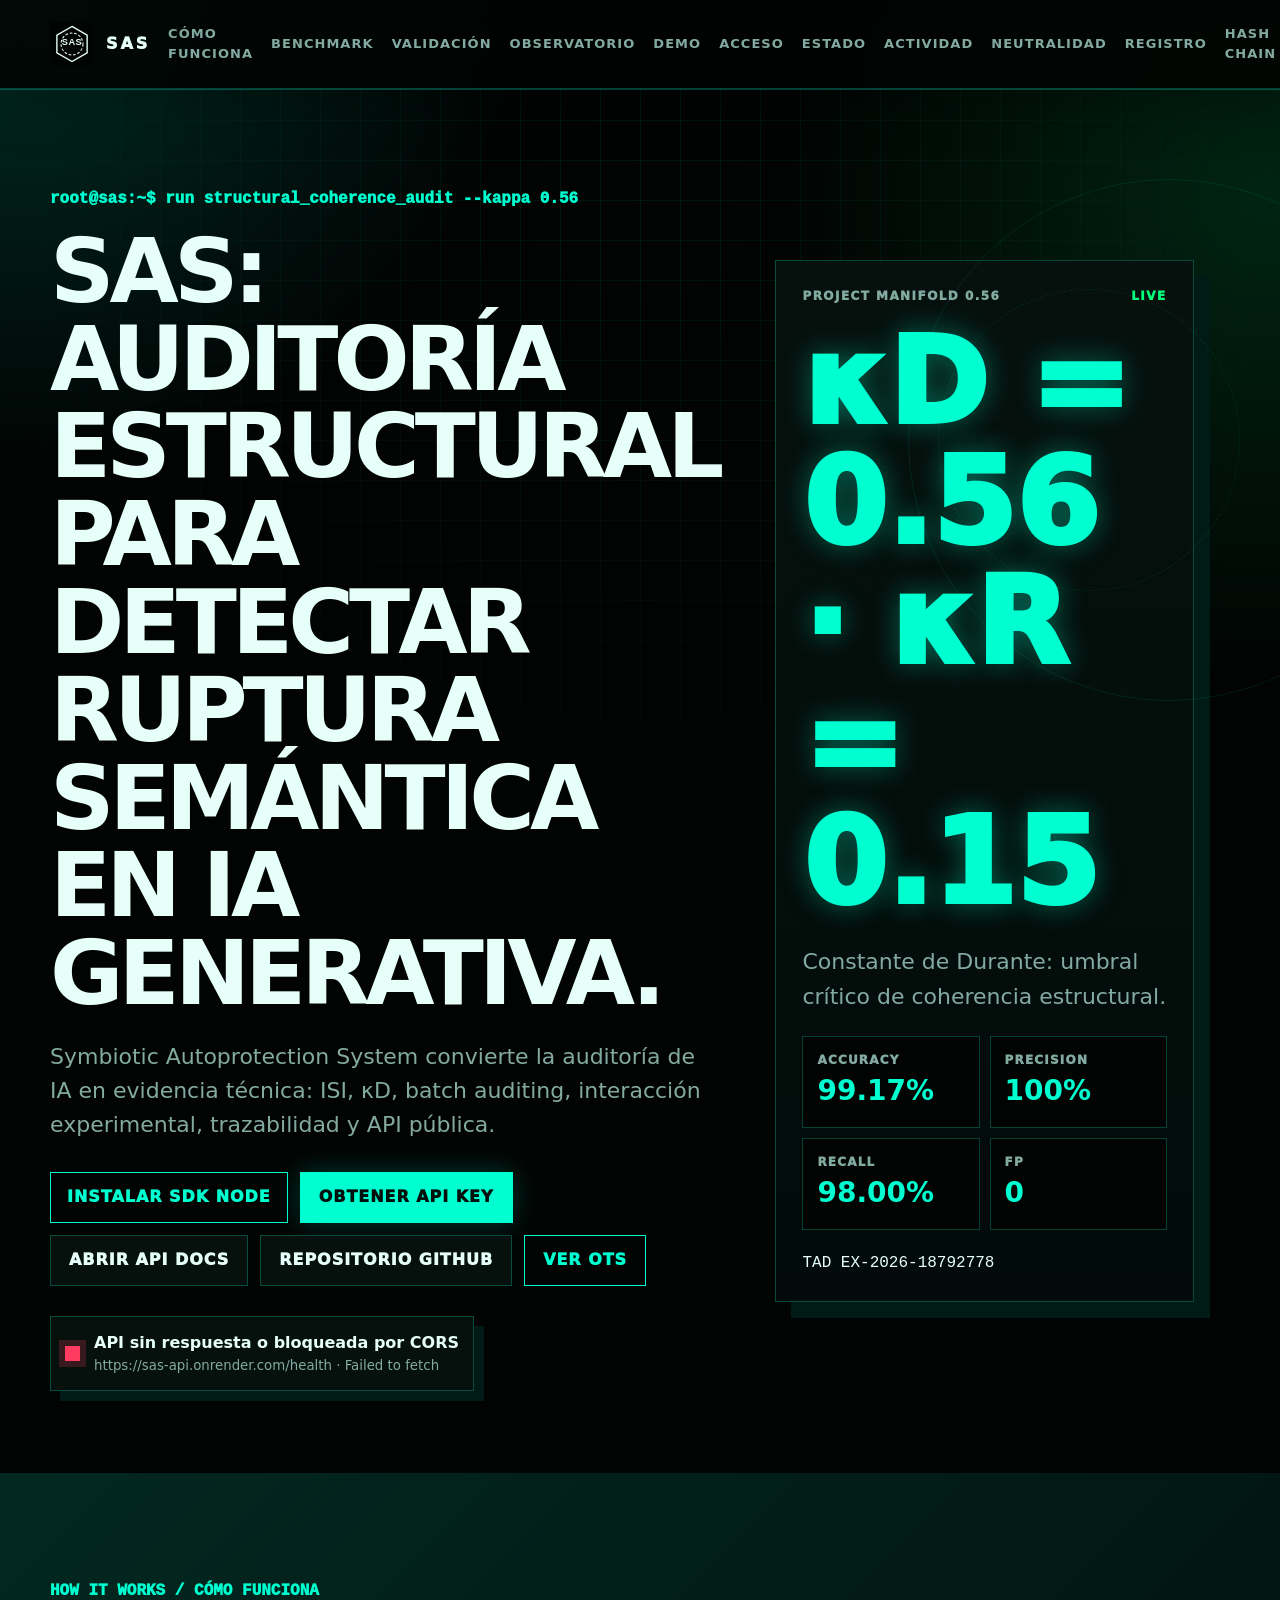
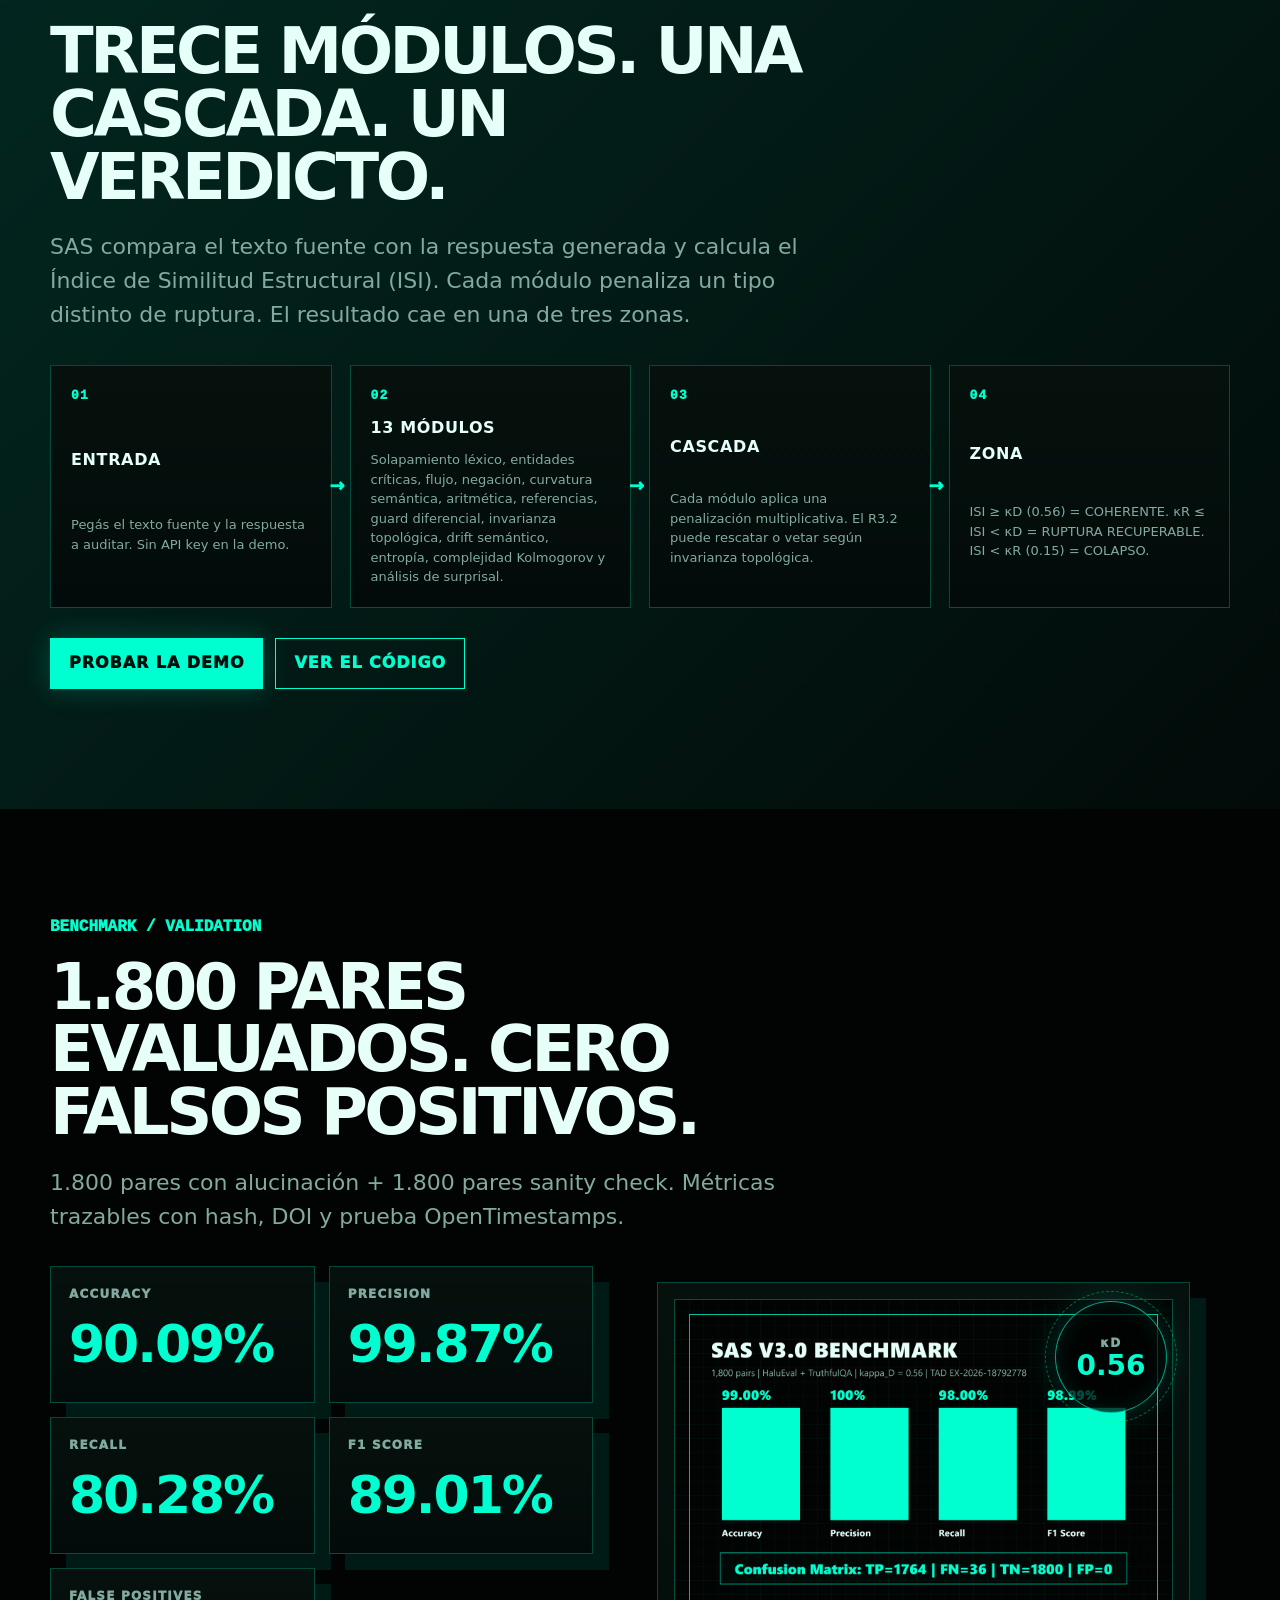
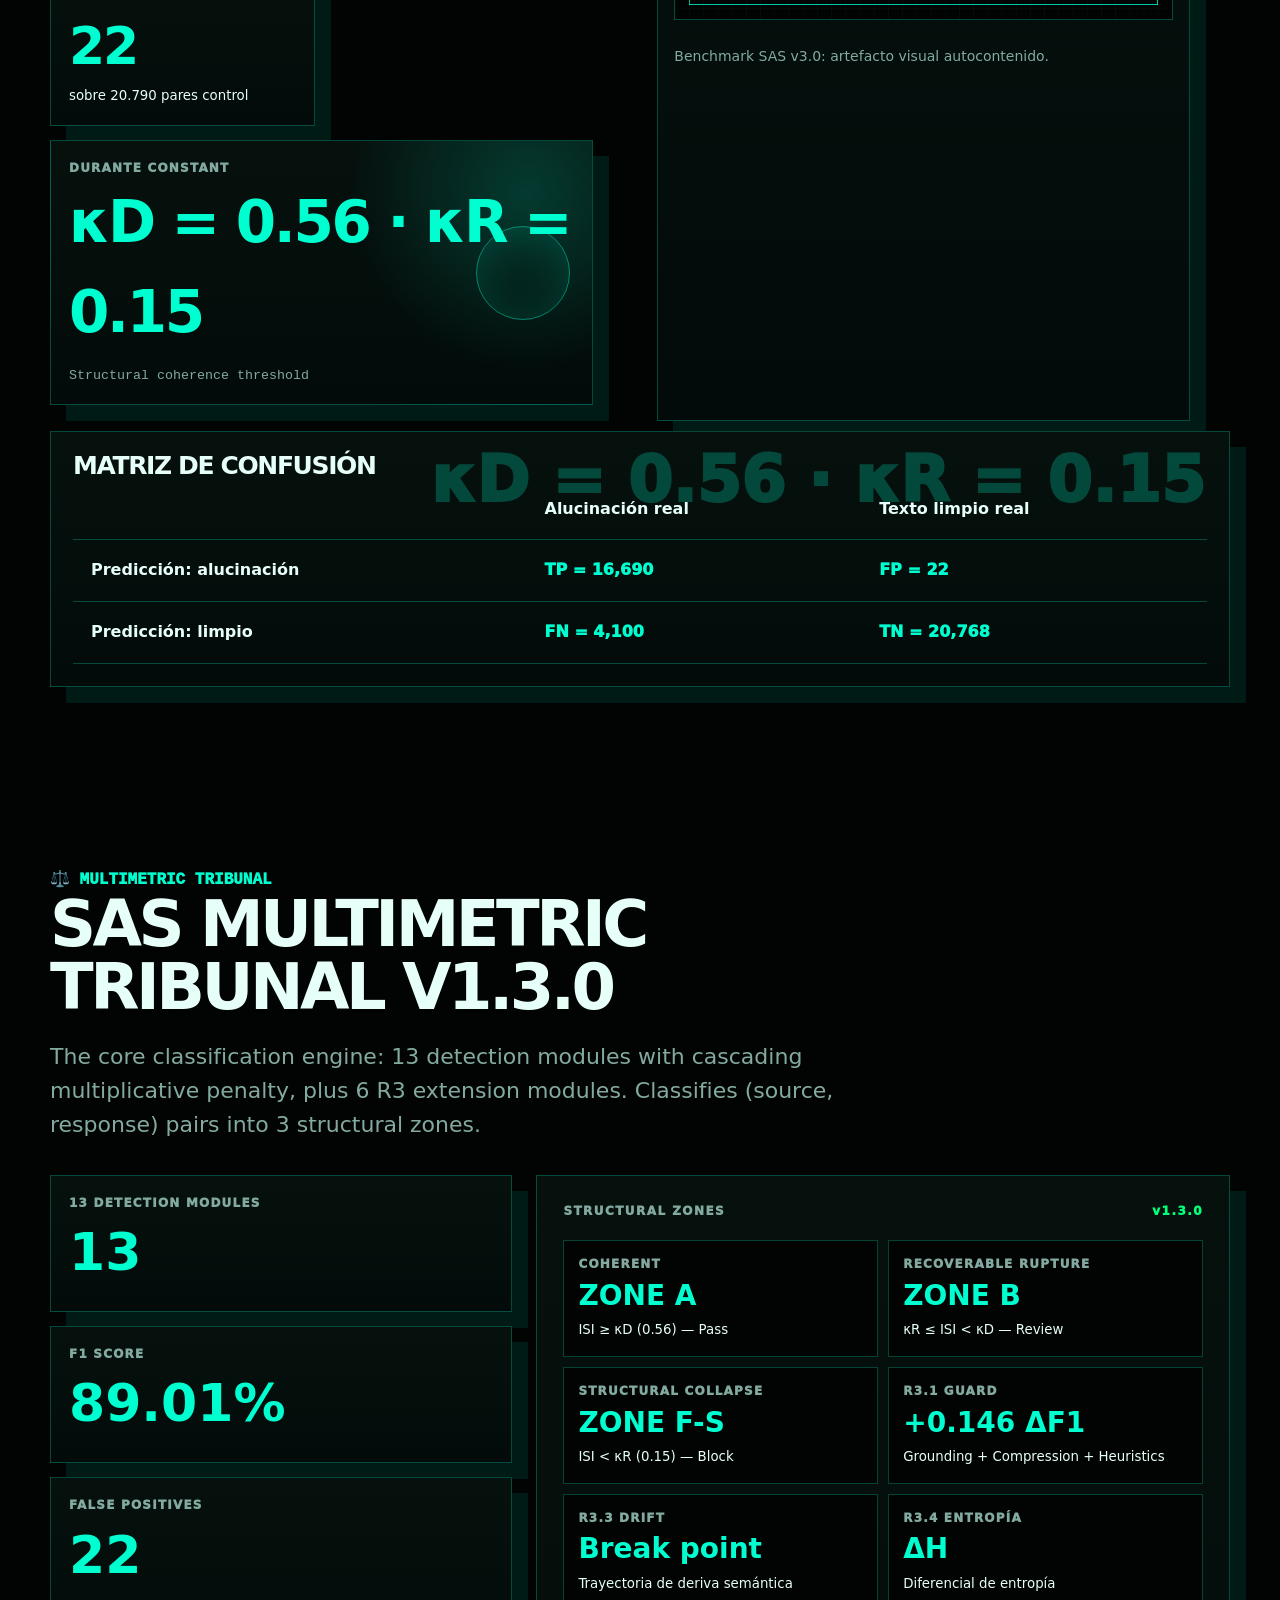
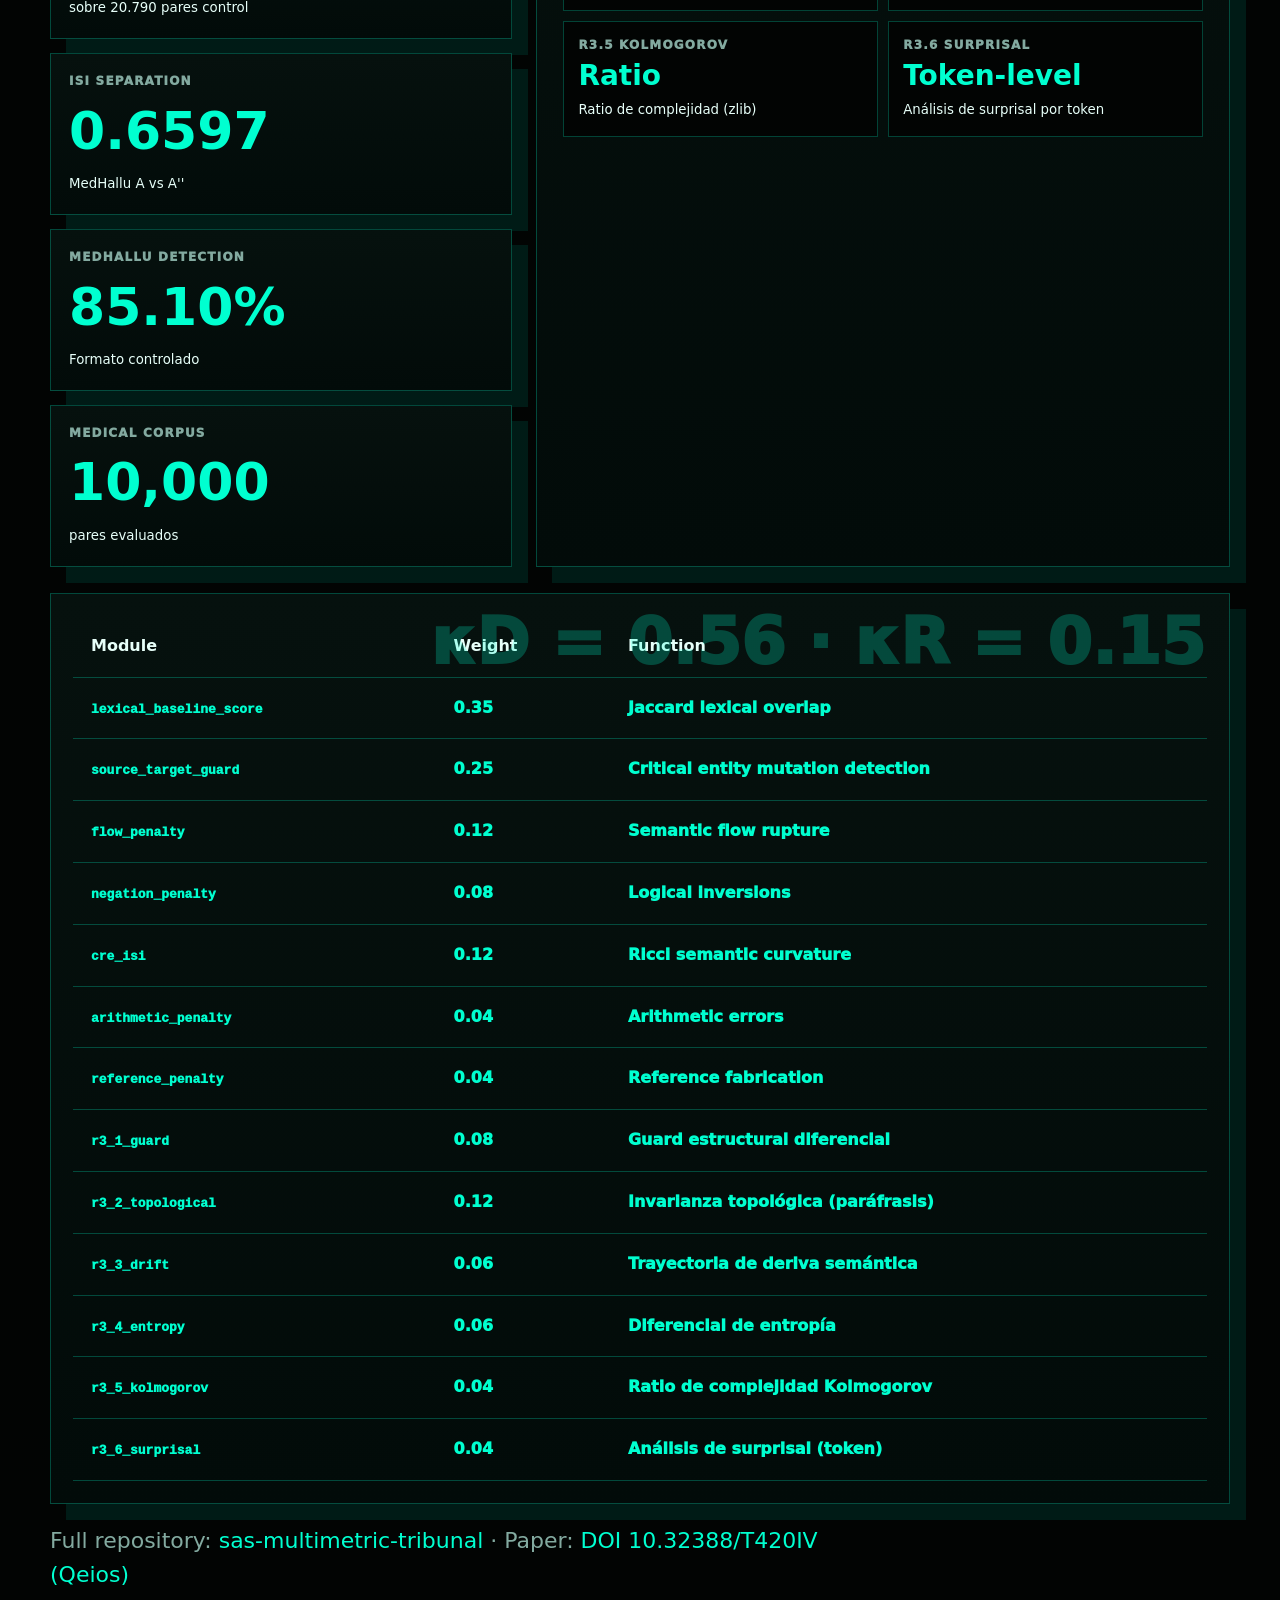
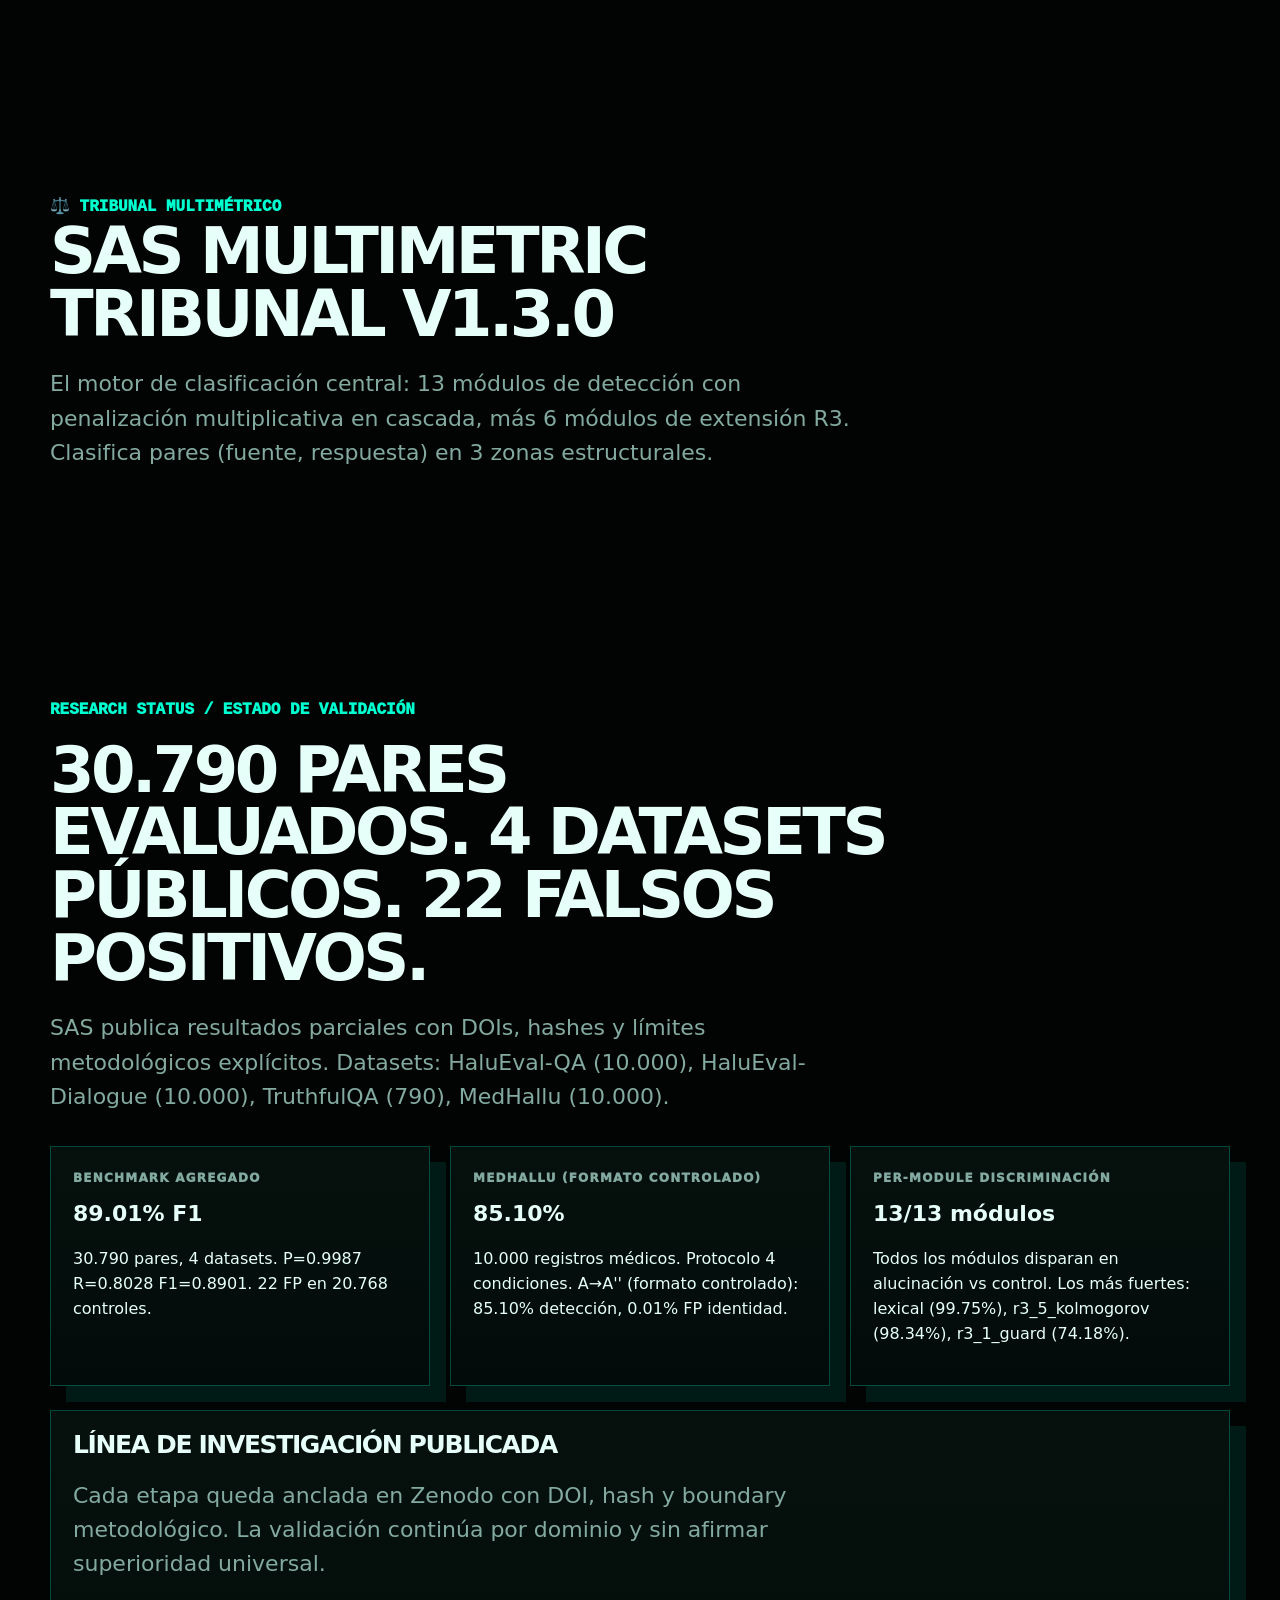
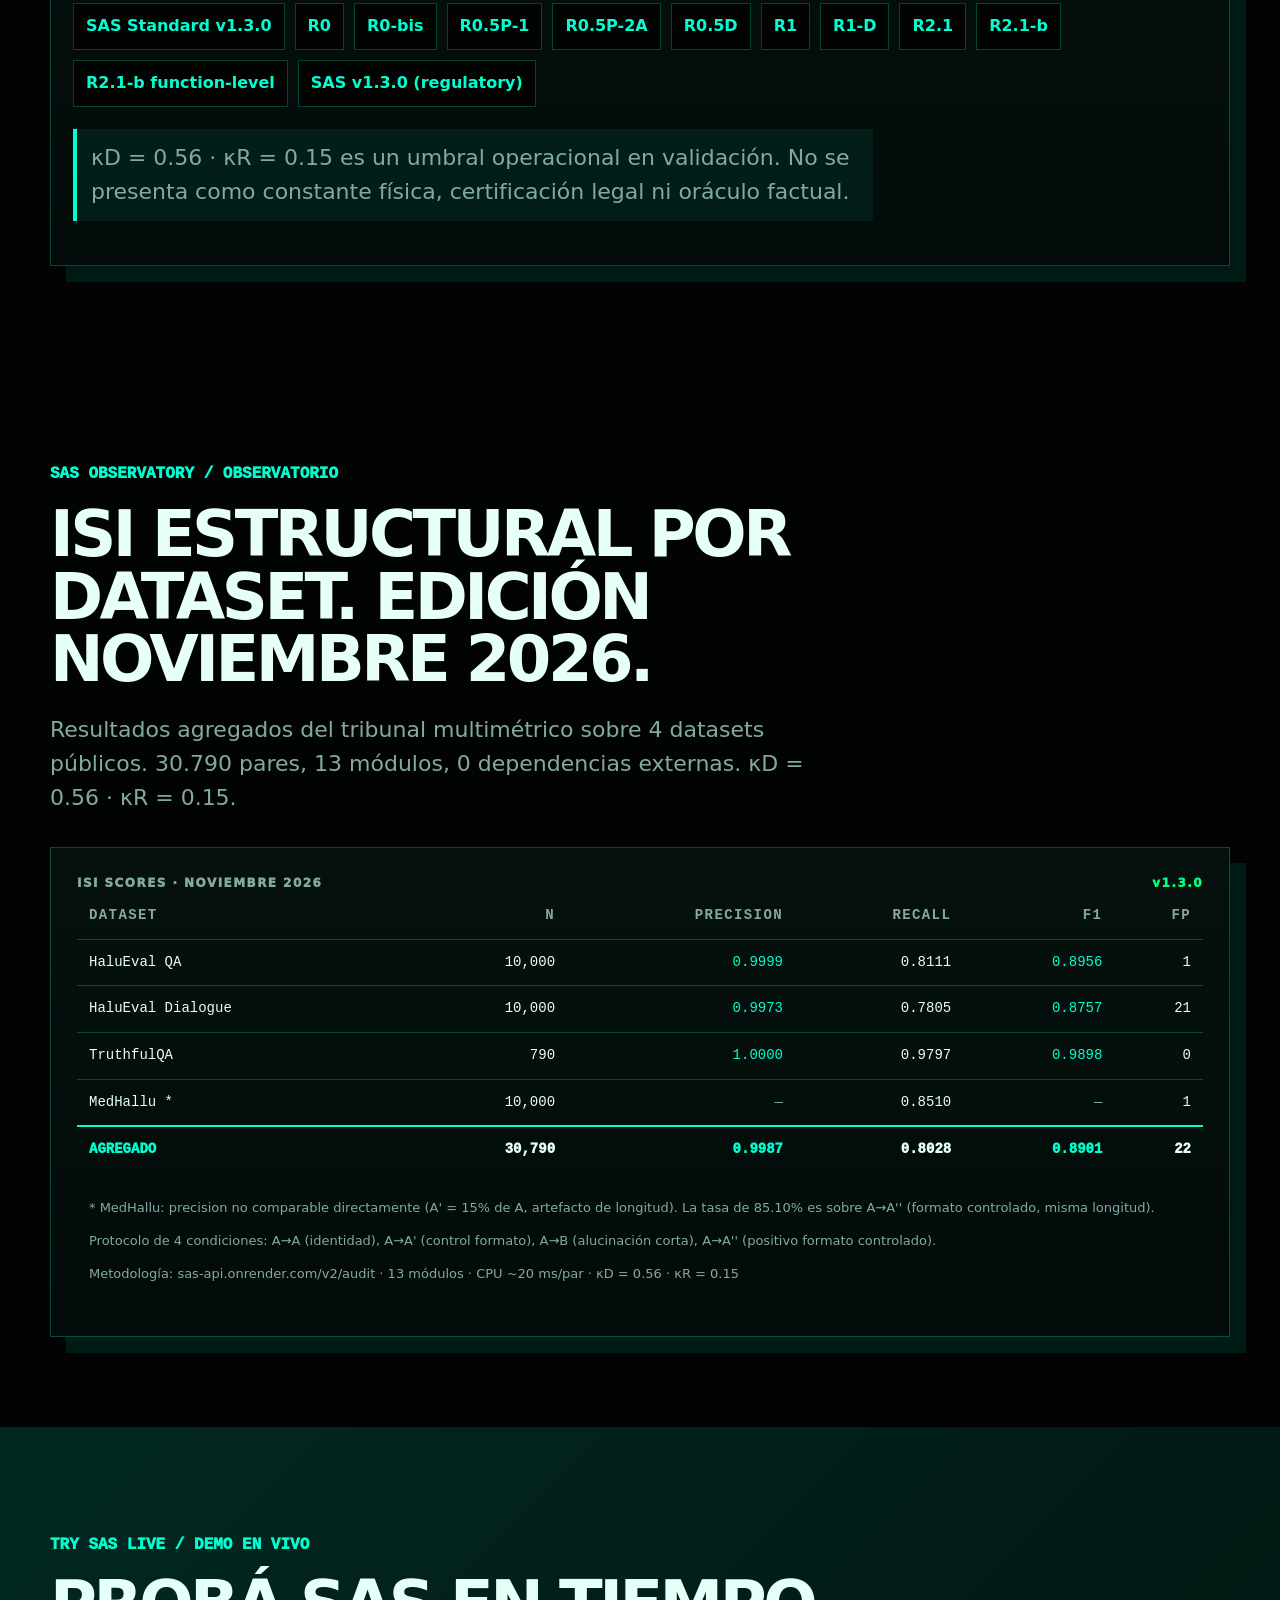
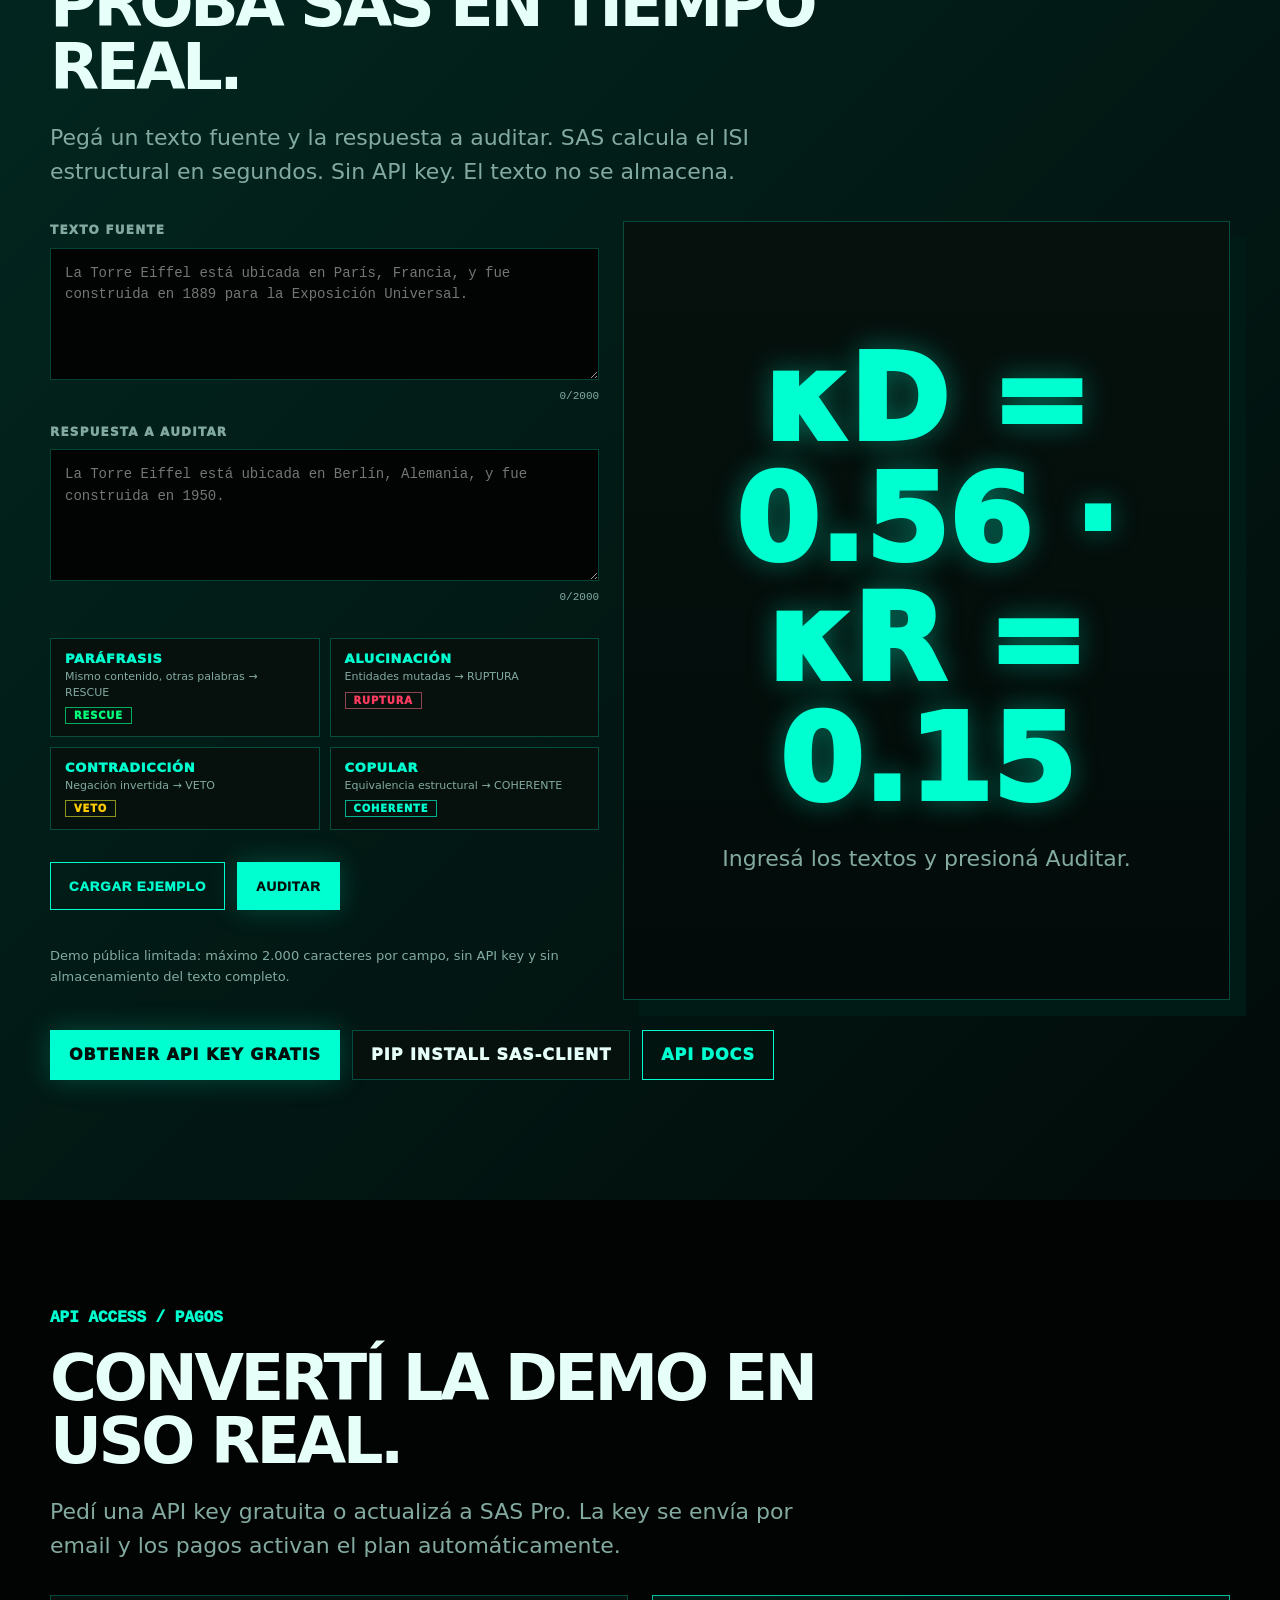
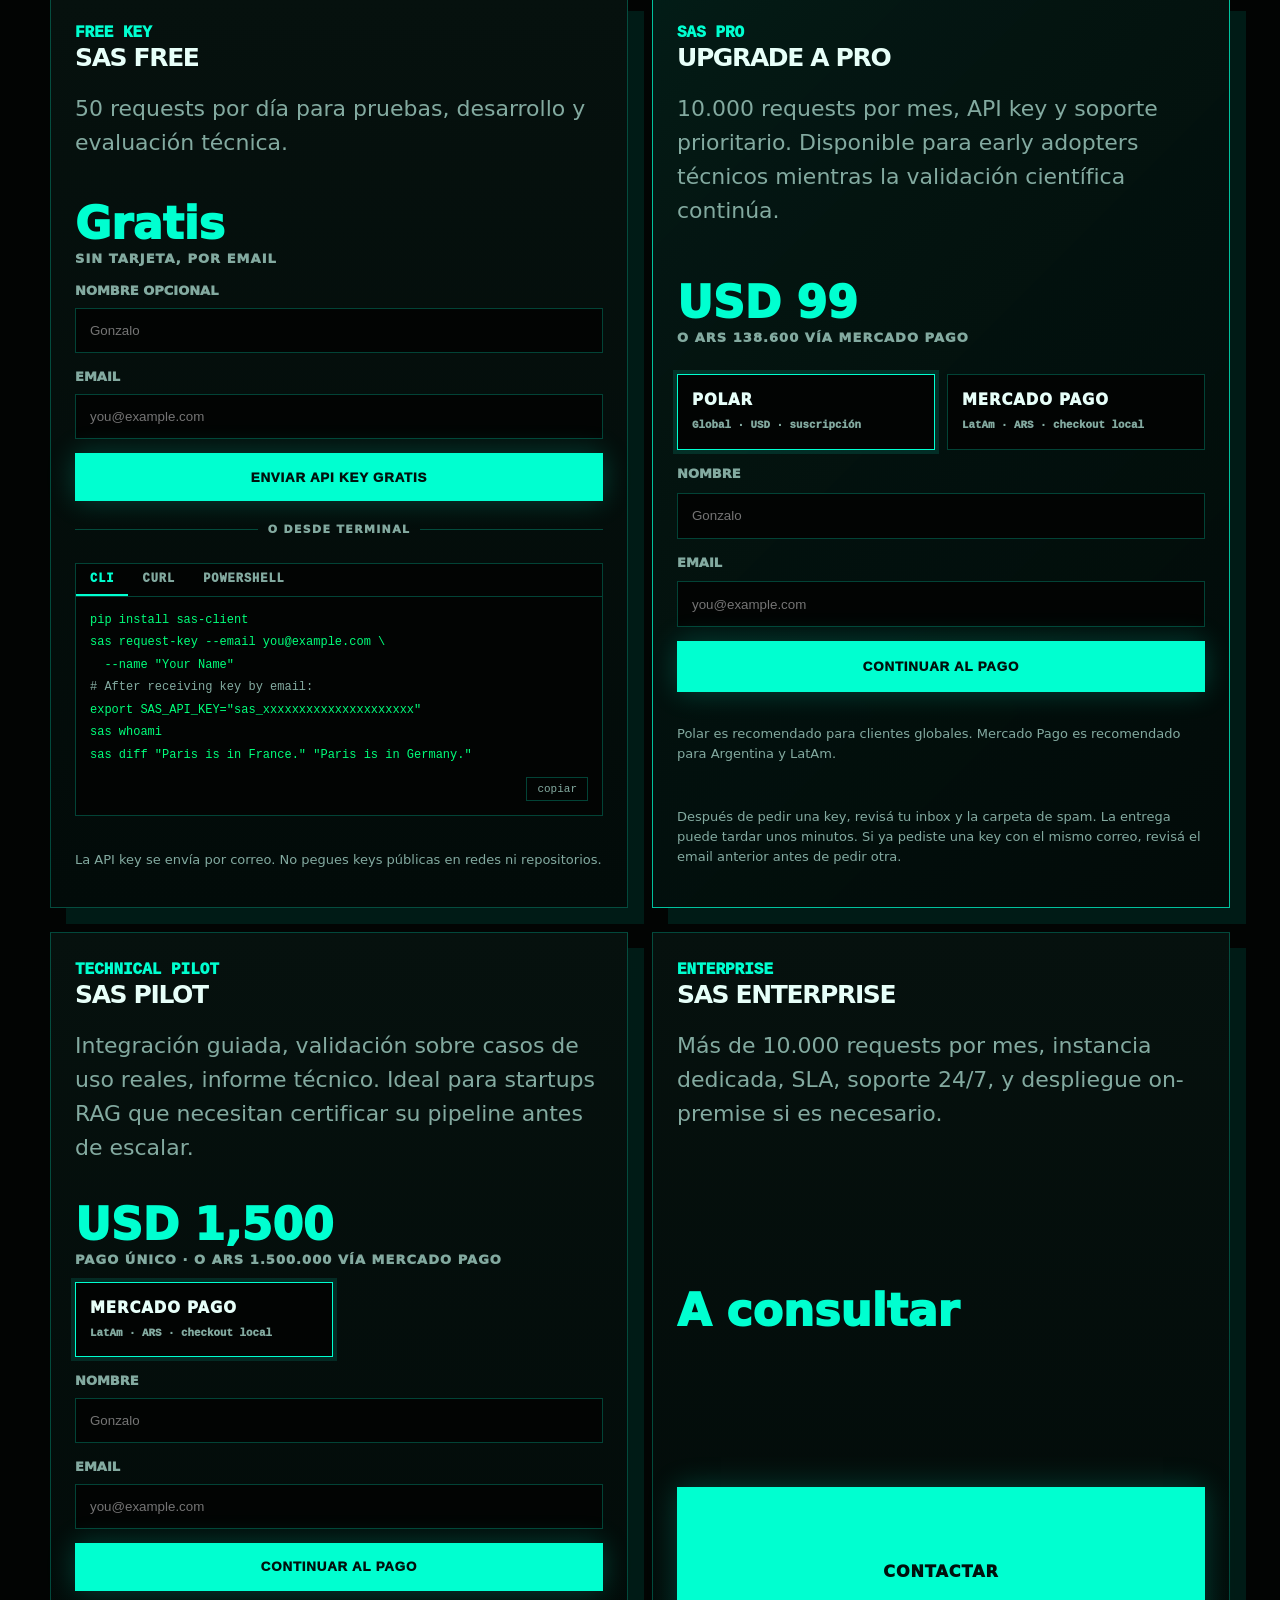
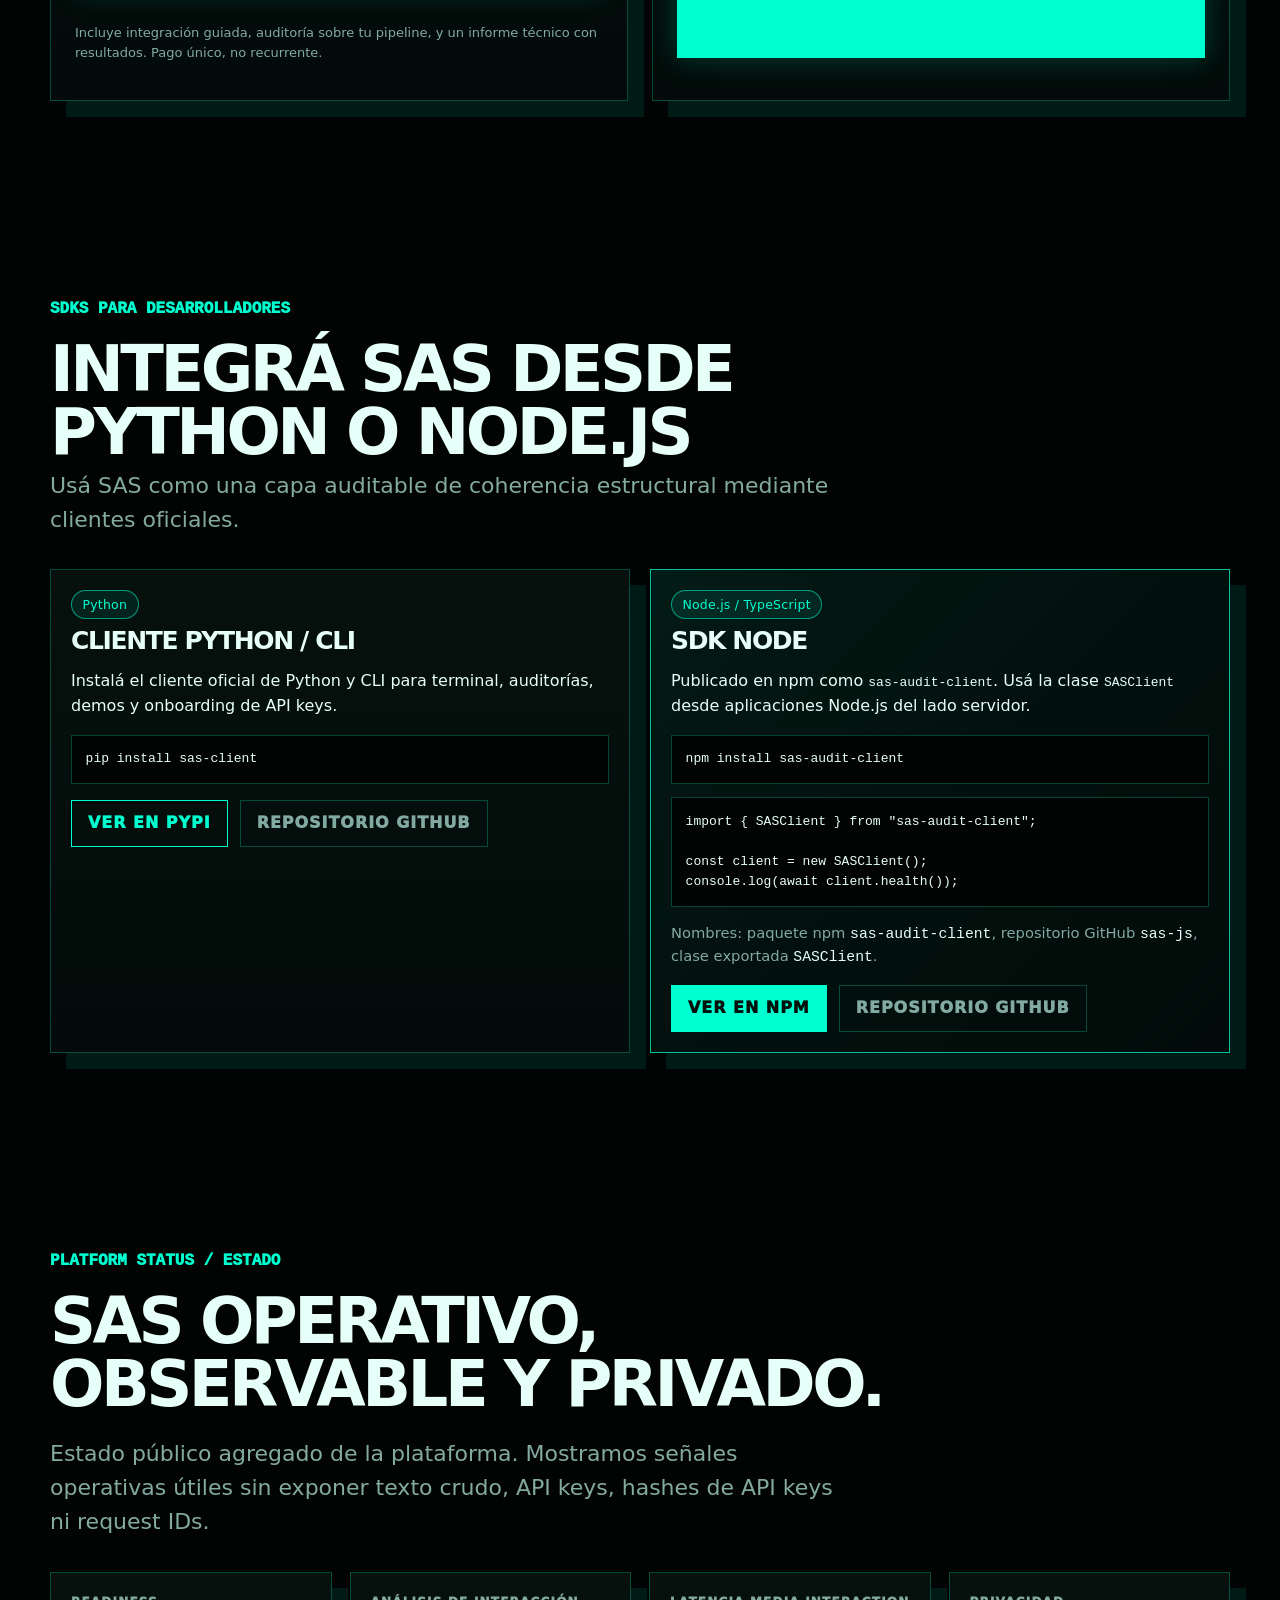
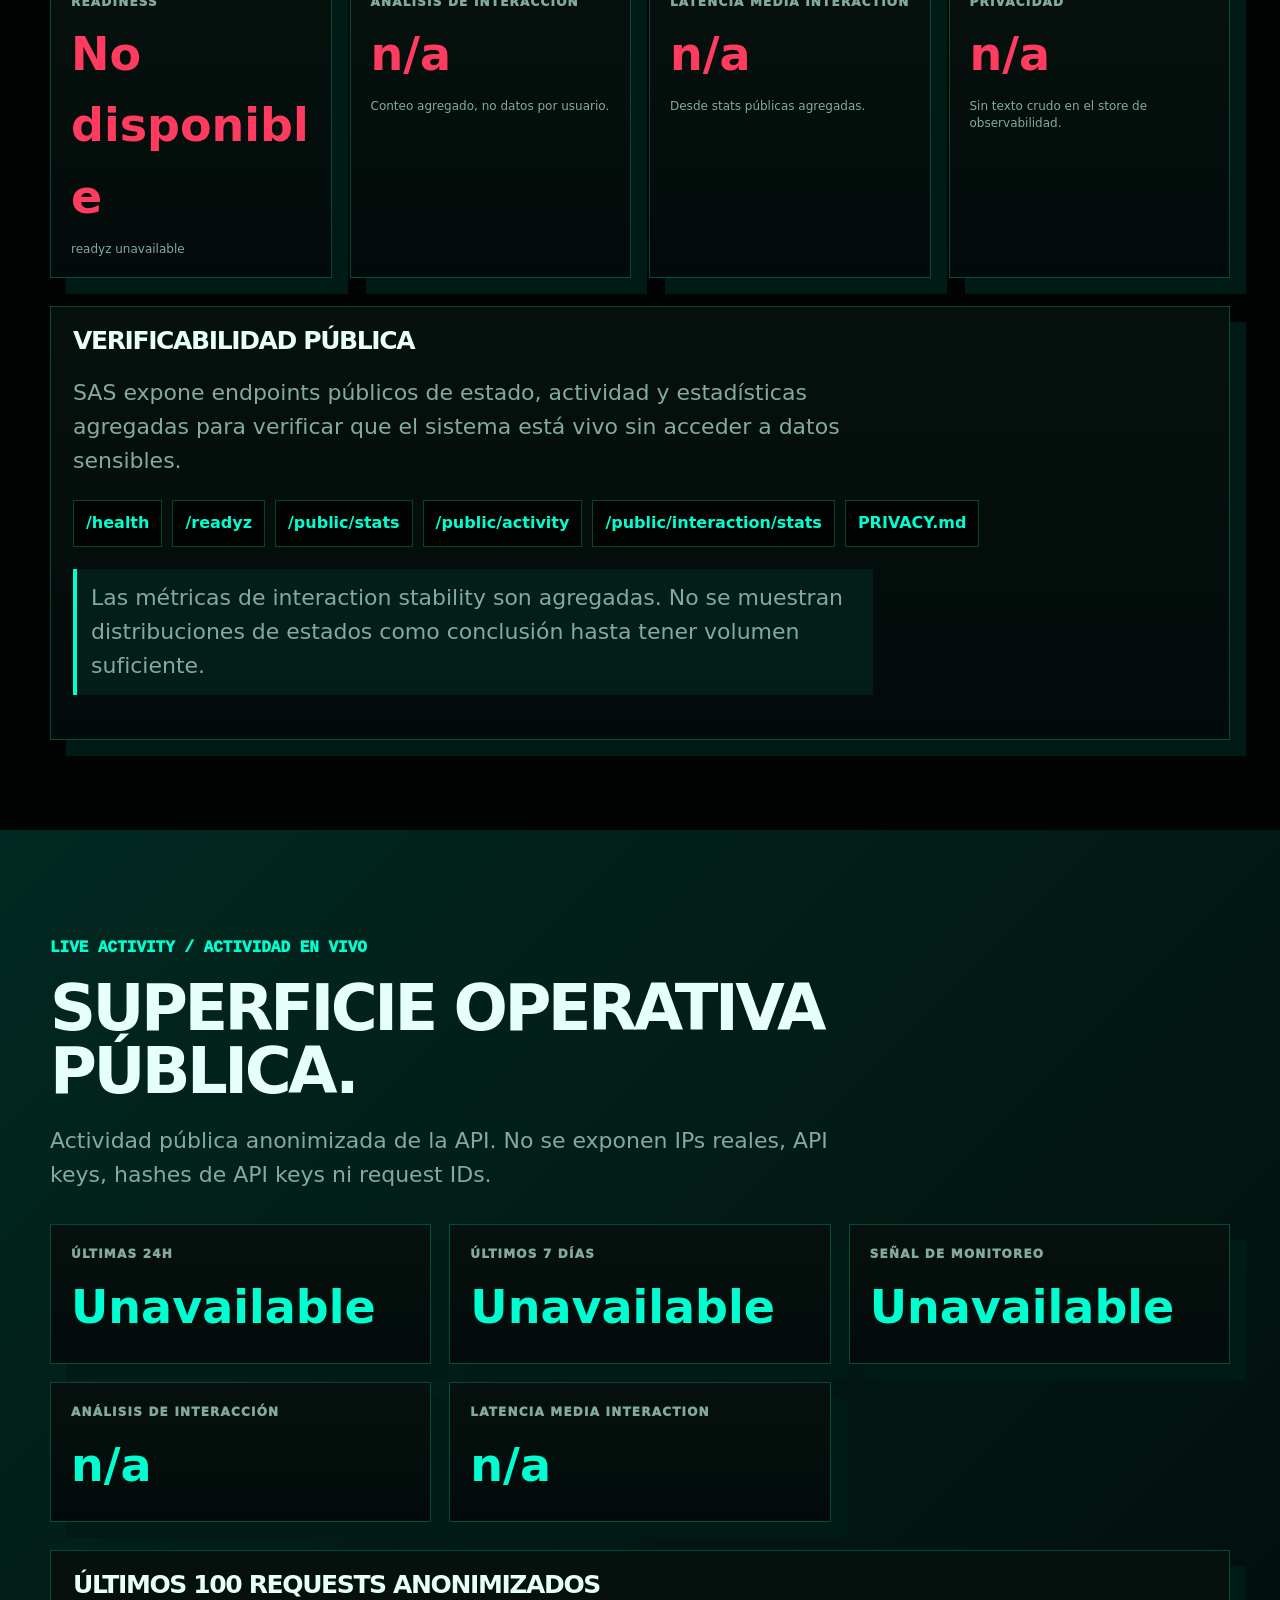
==== commit a6d07484: "feat: landing v4 — 30,790 pairs, 4 datasets, new Zenodo DOI 10.5281/zenodo.23917127, updated hash ch" ====
--- a/index.html
+++ b/index.html
@@ -310,7 +310,7 @@
 <div class="actions reveal"><a class="action primary" href="#demo" data-i18n="how_cta">Probar la demo</a><a class="action line" href="https://github.com/Leesintheblindmonk1999/SAS-API" target="_blank" rel="noopener" data-i18n="how_repo">Ver el código</a></div>
 </div></section>
 
-<section id="benchmark" class="section"><div class="container"><div class="head reveal"><p class="kicker">BENCHMARK / VALIDATION</p><h2 data-i18n="btitle">1.800 pares evaluados. Cero falsos positivos.</h2><p class="section-text" data-i18n="btext">1.800 pares con alucinación + 1.800 pares sanity check. Métricas trazables con hash, DOI y prueba OpenTimestamps.</p><p class="section-text platform-note" data-i18n="benchmark_limit_note">Resultados específicos del dataset forense V1. No representan validación universal ni rendimiento garantizado en otros dominios.</p></div><div class="bench-grid bench-grid-balanced"><div class="metrics metrics-balanced reveal"><article class="metric"><span>Accuracy</span><strong>99.17%</strong></article><article class="metric"><span>Precision</span><strong>100%</strong></article><article class="metric"><span>Recall</span><strong>98.00%</strong></article><article class="metric"><span>F1 Score</span><strong>98.99%</strong></article><article class="metric zero"><span>False Positives</span><strong>0</strong></article><article class="metric kappa-metric"><span>Durante Constant</span><strong>κD = 0.56 · κR = 0.15</strong><small>Structural coherence threshold</small></article></div><figure class="chart-card benchmark-card reveal"><div class="benchmark-orbit" aria-hidden="true"><span>κD</span><strong>0.56</strong></div><img src="assets/benchmark.png" alt="SAS benchmark visual: confusion matrix and structural audit accuracy summary"><figcaption data-i18n="bcap">Benchmark SAS v3.0: artefacto visual autocontenido.</figcaption></figure></div><div class="matrix reveal"><h3 data-i18n="mtitle">Matriz de confusión</h3><table><thead><tr><th></th><th data-i18n="ah">Alucinación real</th><th data-i18n="ac">Texto limpio real</th></tr></thead><tbody><tr><th data-i18n="ph">Predicción: alucinación</th><td>TP = 1,764</td><td>FP = 0</td></tr><tr><th data-i18n="pc">Predicción: limpio</th><td>FN = 36</td><td>TN = 1,800</td></tr></tbody></table></div></div></section>
+<section id="benchmark" class="section"><div class="container"><div class="head reveal"><p class="kicker">BENCHMARK / VALIDATION</p><h2 data-i18n="btitle">30.790 pares evaluados. Cuatro datasets públicos.</h2><p class="section-text" data-i18n="btext">Agregado de 4 benchmarks públicos (HaluEval-QA, HaluEval-Dialogue, TruthfulQA, MedHallu). 13 módulos, 0 dependencias externas, ~20 ms/par.</p></div><div class="bench-grid bench-grid-balanced"><div class="metrics metrics-balanced reveal"><article class="metric"><span>Accuracy</span><strong>90.09%</strong></article><article class="metric"><span>Precision</span><strong>99.87%</strong></article><article class="metric"><span>Recall</span><strong>80.28%</strong></article><article class="metric"><span>F1 Score</span><strong>89.01%</strong></article><article class="metric"><span>False Positives</span><strong>22</strong><small>sobre 20.790 pares control</small></article><article class="metric kappa-metric"><span>Durante Constant</span><strong>κD = 0.56 · κR = 0.15</strong><small>Structural coherence threshold</small></article></div><figure class="chart-card benchmark-card reveal"><div class="benchmark-orbit" aria-hidden="true"><span>κD</span><strong>0.56</strong></div><img src="assets/benchmark.png" alt="SAS benchmark visual: 30,790 pairs across 4 public datasets"><figcaption data-i18n="bcap">SAS v1.3.0: 13 modules · 4 datasets · 30,790 pairs · P=0.9987 R=0.8028 F1=0.8901</figcaption></figure></div><div class="matrix reveal"><h3 data-i18n="mtitle">Matriz de confusión agregada</h3><table><thead><tr><th></th><th data-i18n="ah">Alucinación real</th><th data-i18n="ac">Texto limpio real</th></tr></thead><tbody><tr><th data-i18n="ph">Predicción: alucinación</th><td>TP = 16,690</td><td>FP = 22</td></tr><tr><th data-i18n="pc">Predicción: limpio</th><td>FN = 4,100</td><td>TN = 20,768</td></tr></tbody></table></div></div></section>
 
 <!-- Validation status section -->
 
@@ -325,11 +325,11 @@
 <div class="bench-grid">
 <div class="metrics">
 <div class="metric"><span data-i18n="m_modules">13 DETECTION MODULES</span><strong data-i18n="m_modules_val">13</strong></div>
-<div class="metric"><span data-i18n="m_f1">F1 SCORE (CORE)</span><strong>98.99%</strong></div>
-<div class="metric zero"><span data-i18n="m_fp">FALSE POSITIVES</span><strong>0</strong></div>
-<div class="metric"><span data-i18n="m_isi_sep">ISI SEPARATION</span><strong>0.8323</strong></div>
-<div class="metric"><span data-i18n="m_r31">R3.1 GUARD F1</span><strong>0.833</strong></div>
-<div class="metric"><span data-i18n="m_finqa">FINQA DETECTION</span><strong>87.0%</strong></div>
+<div class="metric"><span data-i18n="m_f1">F1 SCORE</span><strong>89.01%</strong></div>
+<div class="metric"><span>FALSE POSITIVES</span><strong>22</strong><small>sobre 20.790 pares control</small></div>
+<div class="metric"><span>ISI SEPARATION</span><strong>0.6597</strong><small>MedHallu A vs A''</small></div>
+<div class="metric"><span>MEDHALLU DETECTION</span><strong>85.10%</strong><small>Formato controlado</small></div>
+<div class="metric"><span>MEDICAL CORPUS</span><strong>10,000</strong><small>pares evaluados</small></div>
 </div>
 <div class="panel">
 <div class="panel-top"><span data-i18n="tribunal_zones">STRUCTURAL ZONES</span><span class="live">v1.3.0</span></div>
@@ -381,17 +381,17 @@
 </section>
 
 <section id="validation" class="section"><div class="container">
-<div class="head reveal"><p class="kicker">RESEARCH STATUS / ESTADO DE VALIDACIÓN</p><h2 data-i18n="validation_title">κD = 0.56 · κR = 0.15 se valida por dominio, no como ley universal.</h2><p class="section-text" data-i18n="validation_text">SAS publica resultados parciales con DOIs, hashes y límites metodológicos explícitos. Esta sección separa evidencia forense V1 de investigación estructural en curso.</p></div>
+<div class="head reveal"><p class="kicker">RESEARCH STATUS / ESTADO DE VALIDACIÓN</p><h2 data-i18n="validation_title">30.790 pares evaluados. 4 datasets públicos. 22 falsos positivos.</h2><p class="section-text" data-i18n="validation_text">SAS publica resultados parciales con DOIs, hashes y límites metodológicos explícitos. Datasets: HaluEval-QA (10.000), HaluEval-Dialogue (10.000), TruthfulQA (790), MedHallu (10.000).</p></div>
 <div class="legal-grid reveal" style="grid-template-columns:repeat(3,1fr);">
-<article class="legal-card"><span>Benchmark V3 Forense</span><strong>99.17%</strong><p data-i18n="validation_v1">1.800 pares con alucinación + 1.800 sanity check. Dataset específico. No es validación universal.</p></article>
-<article class="legal-card"><span>R1-D QA Declarativo</span><strong>F1 0.5230</strong><p data-i18n="validation_r1d">Flow + CRE + Negation sobre halueval_qa. Baseline lexical AUC 0.749.</p></article>
-<article class="legal-card"><span>R2.1 Code AST</span><strong>AUC 0.9141</strong><p data-i18n="validation_r21">Comparación estructural contra referencia. Control por longitud: AUC 0.9421.</p></article>
+<article class="legal-card"><span>Benchmark Agregado</span><strong>89.01% F1</strong><p data-i18n="validation_v1">30.790 pares, 4 datasets. P=0.9987 R=0.8028 F1=0.8901. 22 FP en 20.768 controles.</p></article>
+<article class="legal-card"><span>MedHallu (formato controlado)</span><strong>85.10%</strong><p data-i18n="validation_medhallu">10.000 registros médicos. Protocolo 4 condiciones. A→A'' (formato controlado): 85.10% detección, 0.01% FP identidad.</p></article>
+<article class="legal-card"><span>Per-module discriminación</span><strong>13/13 módulos</strong><p data-i18n="validation_modules">Todos los módulos disparan en alucinación vs control. Los más fuertes: lexical (99.75%), r3_5_kolmogorov (98.34%), r3_1_guard (74.18%).</p></article>
 </div>
 <div class="activity-panel reveal" style="margin-top:24px;">
 <h3 data-i18n="validation_roadmap_title">Línea de investigación publicada</h3>
 <p class="section-text" data-i18n="validation_roadmap_text">Cada etapa queda anclada en Zenodo con DOI, hash y boundary metodológico. La validación continúa por dominio y sin afirmar superioridad universal.</p>
 <div class="platform-links">
-<a href="https://doi.org/10.5281/zenodo.19702379" target="_blank" rel="noopener">SAS Standard</a>
+<a href="https://doi.org/10.5281/zenodo.23917127" target="_blank" rel="noopener">SAS Standard v1.3.0</a>
 <a href="https://doi.org/10.5281/zenodo.20647532" target="_blank" rel="noopener">R0</a>
 <a href="https://doi.org/10.5281/zenodo.20671824" target="_blank" rel="noopener">R0-bis</a>
 <a href="https://doi.org/10.5281/zenodo.20742205" target="_blank" rel="noopener">R0.5P-1</a>
@@ -402,6 +402,7 @@
 <a href="https://doi.org/10.5281/zenodo.21365707" target="_blank" rel="noopener">R2.1</a>
 <a href="https://doi.org/10.5281/zenodo.21420392" target="_blank" rel="noopener">R2.1-b</a>
 <a href="https://doi.org/10.5281/zenodo.21466891" target="_blank" rel="noopener">R2.1-b function-level</a>
+<a href="https://doi.org/10.5281/zenodo.23917127" target="_blank" rel="noopener">SAS v1.3.0 (regulatory)</a>
 </div>
 <p class="section-text platform-note" data-i18n="validation_note">κD = 0.56 · κR = 0.15 es un umbral operacional en validación. No se presenta como constante física, certificación legal ni oráculo factual.</p>
 </div>
@@ -409,65 +410,65 @@
 
 <!-- OBSERVATORY SECTION -->
 <section id="observatory" class="section"><div class="container">
-<div class="head reveal"><p class="kicker">SAS OBSERVATORY / OBSERVATORIO</p><h2 data-i18n="obs_title">ISI estructural por dataset. Edición octubre 2026.</h2><p class="section-text" data-i18n="obs_text">Resultados agregados del tribunal multimétrico sobre datasets públicos. Sin nombrar modelos — solo metodología reproducible. κD = 0.56 · κR = 0.15.</p></div>
+<div class="head reveal"><p class="kicker">SAS OBSERVATORY / OBSERVATORIO</p><h2 data-i18n="obs_title">ISI estructural por dataset. Edición noviembre 2026.</h2><p class="section-text" data-i18n="obs_text">Resultados agregados del tribunal multimétrico sobre 4 datasets públicos. 30.790 pares, 13 módulos, 0 dependencias externas. κD = 0.56 · κR = 0.15.</p></div>
 <div class="panel reveal" style="overflow-x:auto;">
-<div class="panel-top"><span data-i18n="obs_panel_title">ISI SCORES · OCTUBRE 2026</span><span class="live">v1.3.0</span></div>
+<div class="panel-top"><span data-i18n="obs_panel_title">ISI SCORES · NOVIEMBRE 2026</span><span class="live">v1.3.0</span></div>
 <table class="obs-table" style="width:100%;border-collapse:collapse;font-family:ui-monospace,monospace;font-size:14px;">
 <thead><tr style="border-bottom:1px solid var(--border);color:var(--muted);text-transform:uppercase;letter-spacing:.1em;font-weight:1000;">
 <th style="padding:12px;text-align:left;" data-i18n="obs_th_dataset">Dataset</th>
 <th style="padding:12px;text-align:right;" data-i18n="obs_th_n">n</th>
-<th style="padding:12px;text-align:right;" data-i18n="obs_th_isi">ISI medio</th>
-<th style="padding:12px;text-align:right;" data-i18n="obs_th_kd">≥κD (0.56)</th>
-<th style="padding:12px;text-align:right;" data-i18n="obs_th_kr">&lt;κR (0.15)</th>
-<th style="padding:12px;text-align:center;" data-i18n="obs_th_zone">Zona κD</th>
+<th style="padding:12px;text-align:right;" data-i18n="obs_th_p">Precision</th>
+<th style="padding:12px;text-align:right;" data-i18n="obs_th_r">Recall</th>
+<th style="padding:12px;text-align:right;" data-i18n="obs_th_f1">F1</th>
+<th style="padding:12px;text-align:right;" data-i18n="obs_th_fp">FP</th>
 </tr></thead>
 <tbody>
 <tr style="border-bottom:1px solid var(--border);">
-<td style="padding:12px;">TruthfulQA</td>
-<td style="padding:12px;text-align:right;">2,400</td>
-<td style="padding:12px;text-align:right;color:var(--accent);">0.556</td>
-<td style="padding:12px;text-align:right;">1,111</td>
-<td style="padding:12px;text-align:right;">182</td>
-<td style="padding:12px;text-align:center;"><span style="display:inline-block;width:12px;height:12px;border-radius:50%;background:var(--accent2);box-shadow:0 0 0 4px color-mix(in srgb,var(--accent2) 30%,transparent);"></span></td>
-</tr>
-<tr style="border-bottom:1px solid var(--border);">
 <td style="padding:12px;">HaluEval QA</td>
-<td style="padding:12px;text-align:right;">2,400</td>
-<td style="padding:12px;text-align:right;color:var(--accent);">0.360</td>
-<td style="padding:12px;text-align:right;">620</td>
-<td style="padding:12px;text-align:right;">1,089</td>
-<td style="padding:12px;text-align:center;"><span style="display:inline-block;width:12px;height:12px;border-radius:50%;background:var(--warn);box-shadow:0 0 0 4px color-mix(in srgb,var(--warn) 30%,transparent);"></span></td>
+<td style="padding:12px;text-align:right;">10,000</td>
+<td style="padding:12px;text-align:right;color:var(--accent);">0.9999</td>
+<td style="padding:12px;text-align:right;">0.8111</td>
+<td style="padding:12px;text-align:right;color:var(--accent);">0.8956</td>
+<td style="padding:12px;text-align:right;">1</td>
 </tr>
 <tr style="border-bottom:1px solid var(--border);">
 <td style="padding:12px;">HaluEval Dialogue</td>
-<td style="padding:12px;text-align:right;">2,400</td>
-<td style="padding:12px;text-align:right;color:var(--accent);">0.415</td>
-<td style="padding:12px;text-align:right;">707</td>
-<td style="padding:12px;text-align:right;">759</td>
-<td style="padding:12px;text-align:center;"><span style="display:inline-block;width:12px;height:12px;border-radius:50%;background:var(--warn);box-shadow:0 0 0 4px color-mix(in srgb,var(--warn) 30%,transparent);"></span></td>
+<td style="padding:12px;text-align:right;">10,000</td>
+<td style="padding:12px;text-align:right;color:var(--accent);">0.9973</td>
+<td style="padding:12px;text-align:right;">0.7805</td>
+<td style="padding:12px;text-align:right;color:var(--accent);">0.8757</td>
+<td style="padding:12px;text-align:right;">21</td>
 </tr>
 <tr style="border-bottom:1px solid var(--border);">
-<td style="padding:12px;">FinQA *</td>
-<td style="padding:12px;text-align:right;">1,418</td>
-<td style="padding:12px;text-align:right;color:var(--accent);">0.002</td>
+<td style="padding:12px;">TruthfulQA</td>
+<td style="padding:12px;text-align:right;">790</td>
+<td style="padding:12px;text-align:right;color:var(--accent);">1.0000</td>
+<td style="padding:12px;text-align:right;">0.9797</td>
+<td style="padding:12px;text-align:right;color:var(--accent);">0.9898</td>
 <td style="padding:12px;text-align:right;">0</td>
-<td style="padding:12px;text-align:right;">1,418</td>
-<td style="padding:12px;text-align:center;"><span style="display:inline-block;width:12px;height:12px;border-radius:50%;background:var(--danger);box-shadow:0 0 0 4px color-mix(in srgb,var(--danger) 30%,transparent);"></span></td>
 </tr>
-<tr>
-<td style="padding:12px;">MedHallu **</td>
-<td style="padding:12px;text-align:right;">2,000</td>
-<td style="padding:12px;text-align:right;color:var(--accent);">0.160</td>
-<td style="padding:12px;text-align:right;">—</td>
-<td style="padding:12px;text-align:right;">—</td>
-<td style="padding:12px;text-align:center;"><span style="display:inline-block;width:12px;height:12px;border-radius:50%;background:var(--danger);box-shadow:0 0 0 4px color-mix(in srgb,var(--danger) 30%,transparent);"></span></td>
+<tr style="border-bottom:1px solid var(--border);">
+<td style="padding:12px;">MedHallu *</td>
+<td style="padding:12px;text-align:right;">10,000</td>
+<td style="padding:12px;text-align:right;color:var(--muted);">—</td>
+<td style="padding:12px;text-align:right;">0.8510</td>
+<td style="padding:12px;text-align:right;color:var(--muted);">—</td>
+<td style="padding:12px;text-align:right;">1</td>
+</tr>
+<tr style="font-weight:1000;border-top:2px solid var(--accent);">
+<td style="padding:12px;color:var(--accent);">AGREGADO</td>
+<td style="padding:12px;text-align:right;">30,790</td>
+<td style="padding:12px;text-align:right;color:var(--accent);">0.9987</td>
+<td style="padding:12px;text-align:right;">0.8028</td>
+<td style="padding:12px;text-align:right;color:var(--accent);">0.8901</td>
+<td style="padding:12px;text-align:right;">22</td>
 </tr>
 </tbody>
 </table>
 <div style="padding:12px;color:var(--muted);font-size:13px;">
-<p data-i18n="obs_note1">* FinQA: respuestas numéricas cortas — el tribunal detecta baja coherencia estructural por naturaleza del dominio (hallazgo metodológico).</p>
-<p data-i18n="obs_note2">** MedHallu: muestra de 2,000 pares sobre 10,000 totales. ISI bajo esperado en respuestas médicas extensas con vocabulario especializado.</p>
-<p data-i18n="obs_note3">Metodología: sas-api.onrender.com/v2/audit · 13 módulos · CPU ~100 µs/par · κD = 0.56 · κR = 0.15</p>
+<p data-i18n="obs_note1">* MedHallu: precision no comparable directamente (A' = 15% de A, artefacto de longitud). La tasa de 85.10% es sobre A→A'' (formato controlado, misma longitud).</p>
+<p data-i18n="obs_note2">Protocolo de 4 condiciones: A→A (identidad), A→A' (control formato), A→B (alucinación corta), A→A'' (positivo formato controlado).</p>
+<p data-i18n="obs_note3">Metodología: sas-api.onrender.com/v2/audit · 13 módulos · CPU ~20 ms/par · κD = 0.56 · κR = 0.15 · <a href="https://doi.org/10.5281/zenodo.23917127" target="_blank" rel="noopener" style="color:var(--accent);">DOI 10.5281/zenodo.23917127</a></p>
 </div>
 </div>
 </div></section>
@@ -706,7 +707,7 @@
 
 <section id="neutrality" class="section hard"><div class="container split"><div class="reveal"><p class="kicker">NEUTRALITY / GEOPOLITICAL SHIELD</p><h2 data-i18n="ntitle">Neutralidad operativa. Reglas simétricas.</h2></div><div class="legal-copy reveal"><p data-i18n="np1">SAS y κD = 0.56 · κR = 0.15 son un estándar abierto disponible para cualquier organización pública o privada bajo las mismas reglas, sin exclusividades ni privilegios.</p><p data-i18n="np2">La condición de uso es atribución explícita a Gonzalo Emir Durante, preservación de la integridad técnica del estándar y respeto a la licencia GPL-3.0 + Durante Invariance License.</p><p data-i18n="np3">SAS no se presenta como certificación legal universal ni como oráculo factual. Es una capa técnica de evidencia para auditoría estructural de coherencia.</p></div></div></section>
 
-<section id="legal" class="section"><div class="container"><div class="head reveal"><p class="kicker">LEGAL / TRACEABILITY</p><h2 data-i18n="ltitle">Registro, DOI y anclaje criptográfico.</h2></div><div class="legal-grid"><article class="legal-card reveal"><span>TAD Argentina</span><strong>EX-2026-18792778</strong><p data-i18n="tad">Registro administrativo argentino asociado al estándar SAS / κD.</p></article><article class="legal-card reveal"><span>Zenodo DOI</span><strong>10.5281/zenodo.19702379</strong><a href="https://doi.org/10.5281/zenodo.19702379" target="_blank" rel="noopener">doi.org/10.5281/zenodo.19702379</a></article><article class="legal-card reveal"><span>Qeios Paper</span><strong>10.32388/T420IV</strong><a href="https://www.qeios.com/read/T420IV" target="_blank" rel="noopener">www.qeios.com/read/T420IV</a></article><article class="legal-card reveal"><span>OpenTimestamps</span><strong data-i18n="anchor">Anclado a Bitcoin</strong><a href=".well-known/ots-proof.txt" data-i18n="olink">Abrir prueba OTS</a></article></div></div></section>
+<section id="legal" class="section"><div class="container"><div class="head reveal"><p class="kicker">LEGAL / TRACEABILITY</p><h2 data-i18n="ltitle">Registro, DOI y anclaje criptográfico.</h2></div><div class="legal-grid"><article class="legal-card reveal"><span>TAD Argentina</span><strong>EX-2026-18792778</strong><p data-i18n="tad">Registro administrativo argentino asociado al estándar SAS / κD.</p></article><article class="legal-card reveal"><span>Zenodo DOI</span><strong>10.5281/zenodo.23917127</strong><a href="https://doi.org/10.5281/zenodo.23917127" target="_blank" rel="noopener">doi.org/10.5281/zenodo.23917127</a></article><article class="legal-card reveal"><span>Zenodo DOI (v9)</span><strong>10.5281/zenodo.19702379</strong><a href="https://doi.org/10.5281/zenodo.19702379" target="_blank" rel="noopener">Previous version</a></article><article class="legal-card reveal"><span>Qeios Paper</span><strong>10.32388/T420IV</strong><a href="https://www.qeios.com/read/T420IV" target="_blank" rel="noopener">www.qeios.com/read/T420IV</a></article><article class="legal-card reveal"><span>OpenTimestamps</span><strong data-i18n="anchor">Anclado a Bitcoin</strong><a href=".well-known/ots-proof.txt" data-i18n="olink">Abrir prueba OTS</a></article></div></div></section>
 
 <!-- HASH CHAIN VERIFICATION SECTION -->
 <section id="hashchain" class="section hard"><div class="container">
@@ -722,12 +723,12 @@
 <div class="hashchain-card">
 <span class="demo-label" data-i18n="hc_levels_label">Cadena de 6 niveles</span>
 <div class="hashchain-levels">
-<div class="hashchain-level"><span class="level-num">L1</span><span class="level-hash">33f53d910b2e824365a9102e42778304aec65ea64ed6d093e646ed2217907c2f</span><span class="level-desc" data-i18n="hc_l1">109 archivos .py individuales</span></div>
-<div class="hashchain-level"><span class="level-num">L2</span><span class="level-hash">1e08f1b95f0e06036c9514312839fe7db94cf140c3e050ba7a8b18dafe0f107b</span><span class="level-desc" data-i18n="hc_l2">13 módulos del tribunal concatenados</span></div>
+<div class="hashchain-level"><span class="level-num">L1</span><span class="level-hash">f940514600a451a2256799695fa56465da627accc371faf46ea0fcee8a09e319</span><span class="level-desc" data-i18n="hc_l1">108 archivos .py individuales</span></div>
+<div class="hashchain-level"><span class="level-num">L2</span><span class="level-hash">97c4966aabc378fb9193c1cd6f15140c72bb77f9c246372ffbb282c1e4b69a25</span><span class="level-desc" data-i18n="hc_l2">12 módulos del tribunal concatenados</span></div>
 <div class="hashchain-level"><span class="level-num">L3</span><span class="level-hash">b6290c5b49c35305d39ce8cfd689b6d377e091e85eccecaa385610f9a1ea36ce</span><span class="level-desc" data-i18n="hc_l3">app/main.py</span></div>
 <div class="hashchain-level"><span class="level-num">L4</span><span class="level-hash">3f0fe473610f461e052876bb46b9f7ae51cd0d3da08b206de07dbc3f5468cf87</span><span class="level-desc" data-i18n="hc_l4">requirements.txt</span></div>
 <div class="hashchain-level"><span class="level-num">L5</span><span class="level-hash">748ed05910c1a6ccb12b985c1b1b115e9e9077e25b6732439c3c4ce8ceaed478</span><span class="level-desc" data-i18n="hc_l5">docker-compose.yml</span></div>
-<div class="hashchain-level"><span class="level-num">L6</span><span class="level-hash">7198b812ff1febb0821b10e97572062a29526520d4309b806a903391184a6302</span><span class="level-desc" data-i18n="hc_l6">chain.txt (self-hash)</span></div>
+<div class="hashchain-level"><span class="level-num">L6</span><span class="level-hash">ff7cb92920e8e1788876177e5c6733a7ed6065fd049669b8ac76b473c01dd0d8</span><span class="level-desc" data-i18n="hc_l6">chain.txt (self-hash)</span></div>
 </div>
 <div class="demo-actions"><a class="action line" href="https://github.com/Leesintheblindmonk1999/SAS-API/tree/main/hash_chain" target="_blank" rel="noopener" data-i18n="hc_repo_btn">Ver hash_chain en GitHub</a><a class="action" href=".well-known/ots-proof.txt" data-i18n="hc_ots_btn">Prueba OTS</a></div>
 </div>
@@ -747,7 +748,7 @@
 <input type="text" name="_honey" style="display:none" tabindex="-1" autocomplete="off"><label><span data-i18n="name">Nombre</span><input name="name" required autocomplete="name"></label><label><span>Email</span><input name="email" type="email" required autocomplete="email"></label><label><span data-i18n="msg">Mensaje</span><textarea name="message" rows="5" required></textarea></label><button class="action primary" type="submit" data-i18n="send">Enviar mensaje</button><p class="section-text" data-i18n="note">El mensaje será enviado a duranteg2@gmail.com mediante FormSubmit.</p></form></div></section>
 </main>
 
-<footer class="footer"><div class="container footer-grid"><p><strong>SAS</strong> · κD = 0.56 · κR = 0.15 · TAD EX-2026-18792778 · DOI 10.5281/zenodo.19702379 · Qeios 10.32388/T420IV</p><div class="footer-links"><a href="https://github.com/Leesintheblindmonk1999/SAS" target="_blank" rel="noopener">GitHub</a><a href="https://sas-api.onrender.com" target="_blank" rel="noopener">API</a><a href="https://doi.org/10.5281/zenodo.19702379" target="_blank" rel="noopener">Zenodo</a><a href="https://www.qeios.com/read/T420IV" target="_blank" rel="noopener">Qeios</a></div></div></footer>
+<footer class="footer"><div class="container footer-grid"><p><strong>SAS</strong> · κD = 0.56 · κR = 0.15 · TAD EX-2026-18792778 · DOI 10.5281/zenodo.23917127 · Qeios 10.32388/T420IV</p><div class="footer-links"><a href="https://github.com/Leesintheblindmonk1999/SAS" target="_blank" rel="noopener">GitHub</a><a href="https://sas-api.onrender.com" target="_blank" rel="noopener">API</a><a href="https://doi.org/10.5281/zenodo.23917127" target="_blank" rel="noopener">Zenodo</a><a href="https://www.qeios.com/read/T420IV" target="_blank" rel="noopener">Qeios</a></div></div></footer>
 
 <script>
 const API_URL="https://sas-api.onrender.com/health";
@@ -756,13 +757,13 @@
 const dict={
 es:{nav_benchmark:"Benchmark",nav_demo:"Demo",nav_platform:"Estado",nav_live:"Actividad",nav_neutrality:"Neutralidad",nav_legal:"Registro",nav_contact:"Contacto",cmd:"run structural_coherence_audit --kappa 0.56",title:"SAS: auditoría estructural para detectar ruptura semántica en IA generativa.",lead:"Symbiotic Autoprotection System convierte la auditoría de IA en evidencia técnica: ISI, κD, batch auditing, interacción experimental, trazabilidad y API pública.",api:"Abrir API Docs",repo:"Repositorio GitHub",ots:"Ver OTS",checking:"Verificando API pública",online:"API pública online",offline:"API sin respuesta o bloqueada por CORS",kdesc:"Constante de Durante: umbral crítico de coherencia estructural.",btitle:"1.800 pares evaluados. Cero falsos positivos.",btext:"1.800 pares con alucinación + 1.800 pares sanity check. Métricas trazables con hash, DOI y prueba OpenTimestamps.",bcap:"Benchmark SAS v3.0: artefacto visual autocontenido.",mtitle:"Matriz de confusión",ah:"Alucinación real",ac:"Texto limpio real",ph:"Predicción: alucinación",pc:"Predicción: limpio",demo_title:"Probá SAS en tiempo real.",demo_text:"Pegá un texto fuente y la respuesta a auditar. SAS calcula el ISI estructural en segundos. Sin API key. El texto no se almacena.",demo_source_label:"Texto fuente",demo_response_label:"Respuesta a auditar",demo_source_placeholder:"La Torre Eiffel está ubicada en París, Francia, y fue construida en 1889 para la Exposición Universal.",demo_response_placeholder:"La Torre Eiffel está ubicada en Berlín, Alemania, y fue construida en 1950.",demo_example:"Cargar ejemplo",demo_audit:"Auditar",demo_idle:"Ingresá los textos y presioná Auditar.",demo_running:"Analizando...",demo_verdict_label:"Veredicto",demo_modules_label:"Módulos activados",demo_latency_label:"Latencia",demo_zona_label:"Zona",demo_riesgo_label:"Riesgo",demo_topo_label:"Score topológico (R3.2)",demo_lex_label:"Solapamiento léxico",demo_hash_label:"Audit hash",demo_privacy:"Demo pública limitada: máximo 2.000 caracteres por campo, sin API key y sin almacenamiento del texto completo.",demo_get_key:"Obtener API key gratis",demo_none:"ninguno",demo_err_short:"Mínimo 30 caracteres en ambos campos para una auditoría estructural significativa..",demo_err_long:"Máximo 2.000 caracteres por campo.",demo_limit:"Límite de demo alcanzado. Obtené una API key gratis para continuar.",demo_err_generic:"Error al conectar con la API.",live_title:"Superficie operativa pública.",live_text:"Actividad pública anonimizada de la API. No se exponen IPs reales, API keys, hashes de API keys ni request IDs.",last24:"Últimas 24h",last7:"Últimos 7 días",monitoring:"Señal de monitoreo",normal:"Actividad pública normal",anomaly:"Tráfico anómalo detectado",activity_title:"Últimos 100 requests anonimizados",activity_note:"Los timestamps están redondeados y los países son buckets agregados cuando el proveedor los entrega.",no_activity:"Todavía no hay actividad pública disponible.",activity_unavailable:"Actividad pública no disponible.",ntitle:"Neutralidad operativa. Reglas simétricas.",np1:"SAS y κD = 0.56 · κR = 0.15 son un candidato a estándar abierto disponible para cualquier organización pública o privada bajo las mismas reglas, sin exclusividades ni privilegios.",np2:"La condición de uso es atribución explícita a Gonzalo Emir Durante, preservación de la integridad técnica del estándar y respeto a la licencia GPL-3.0 + Durante Invariance License.",np3:"SAS no se presenta como certificación legal universal ni como oráculo factual. Es una capa técnica de evidencia para auditoría estructural de coherencia.",ltitle:"Registro, DOI y anclaje criptográfico.",tad:"Registro administrativo argentino asociado al estándar SAS / κD.",anchor:"Anclado a Bitcoin",olink:"Abrir prueba OTS",ctitle:"Pilotos, licencias y auditorías.",ctext:"Para startups RAG, integraciones empresariales, licencias on-premise o auditoría técnica de salidas LLM.",name:"Nombre",msg:"Mensaje",send:"Enviar mensaje",note:"El mensaje será enviado a duranteg2@gmail.com mediante FormSubmit. La primera vez puede requerir confirmación del email.",foot:"Anclado a Bitcoin"},
 en:{nav_benchmark:"Benchmark",nav_demo:"Demo",nav_platform:"Status",nav_live:"Activity",nav_neutrality:"Neutrality",nav_legal:"Registry",nav_contact:"Contact",cmd:"run structural_coherence_audit --kappa 0.56",title:"SAS: structural auditing for semantic rupture detection in generative AI.",lead:"Symbiotic Autoprotection System turns AI auditing into technical evidence: ISI, κD, batch auditing, experimental interaction stability, traceability, and a public API.",api:"Open API Docs",repo:"GitHub Repository",ots:"View OTS",checking:"Checking public API",online:"Public API online",offline:"API unavailable or blocked by CORS",kdesc:"Durante Constant: critical threshold for structural coherence.",btitle:"1,800 evaluated pairs. Zero false positives.",btext:"1,800 hallucination pairs + 1,800 sanity-check pairs. Metrics traceable through hash, DOI, and OpenTimestamps proof.",bcap:"SAS v3.0 benchmark: self-contained visual artifact.",mtitle:"Confusion matrix",ah:"Actual hallucination",ac:"Actual clean",ph:"Predicted hallucination",pc:"Predicted clean",demo_title:"Test SAS in real time.",demo_text:"Paste a source text and the response to audit. SAS computes structural ISI in seconds. No API key required. Text is not stored.",demo_source_label:"Source text",demo_response_label:"Response to audit",demo_source_placeholder:"The Eiffel Tower is located in Paris, France, and was built in 1889 for the World Fair.",demo_response_placeholder:"The Eiffel Tower is located in Berlin, Germany, and was built in 1950.",demo_example:"Load example",demo_audit:"Audit",demo_idle:"Enter both texts and press Audit.",demo_running:"Analyzing...",demo_verdict_label:"Verdict",demo_modules_label:"Triggered modules",demo_latency_label:"Latency",demo_zona_label:"Zone",demo_riesgo_label:"Risk",demo_topo_label:"Topological score (R3.2)",demo_lex_label:"Lexical overlap",demo_hash_label:"Audit hash",demo_privacy:"Public limited demo: maximum 2,000 characters per field, no API key, and no full text storage.",demo_get_key:"Get free API key",demo_none:"none",demo_err_short:"Minimum 30 characters in both fields for a meaningful structural audit.",demo_err_long:"Maximum 2,000 characters per field.",demo_limit:"Demo limit reached. Get a free API key to continue.",demo_err_generic:"Error connecting to the API.",live_title:"Public operational surface.",live_text:"Public anonymized API activity. No raw IPs, API keys, API key hashes, or request IDs are exposed.",last24:"Last 24h",last7:"Last 7 days",monitoring:"Monitoring signal",normal:"Normal public activity",anomaly:"Anomalous traffic detected",activity_title:"Last 100 anonymized requests",activity_note:"Timestamps are rounded and countries are aggregate buckets when provided by the infrastructure.",no_activity:"No public activity available yet.",activity_unavailable:"Public activity unavailable.",ntitle:"Operational neutrality. Symmetric rules.",np1:"SAS and κD = 0.56 · κR = 0.15 are an open standard candidate available to any public or private organization under the same rules, without exclusivity or privileges.",np2:"The condition of use is explicit attribution to Gonzalo Emir Durante, preservation of the standard's technical integrity, and respect for the GPL-3.0 + Durante Invariance License.",np3:"SAS is not presented as universal legal certification or a factual oracle. It is a technical evidence layer for structural coherence auditing.",ltitle:"Registry, DOI, and cryptographic anchoring.",tad:"Argentine administrative registry associated with the SAS / κD standard.",anchor:"Anchored to Bitcoin",olink:"Open OTS proof",ctitle:"Pilots, licensing, and audits.",ctext:"For RAG startups, enterprise integrations, on-premise licensing, or technical auditing of LLM outputs.",name:"Name",msg:"Message",send:"Send message",note:"The message will be sent to duranteg2@gmail.com through FormSubmit. The first submission may require email confirmation.",foot:"Anchored to Bitcoin"}};
-Object.assign(dict.es,{nav_observatory:"Observatorio",pilot_title:"SAS Pilot",pilot_text:"Integración guiada, validación sobre casos de uso reales, informe técnico. Ideal para startups RAG que necesitan certificar su pipeline antes de escalar.",pilot_price_note:"pago único · o ARS 1.500.000 vía Mercado Pago",pilot_button:"Continuar al pago",pilot_note:"Incluye integración guiada, auditoría sobre tu pipeline, y un informe técnico con resultados. Pago único, no recurrente.",ent_title:"SAS Enterprise",ent_text:"Más de 10.000 requests por mes, instancia dedicada, SLA, soporte 24/7, y despliegue on-premise si es necesario.",ent_price:"A consultar",ent_price_note:"presupuesto personalizado",ent_button:"Contactar",obs_title:"ISI estructural por dataset. Edición octubre 2026.",obs_text:"Resultados agregados del tribunal multimétrico sobre datasets públicos. Sin nombrar modelos — solo metodología reproducible. κD = 0.56 · κR = 0.15.",obs_panel_title:"ISI SCORES · OCTUBRE 2026",obs_th_dataset:"Dataset",obs_th_n:"n",obs_th_isi:"ISI medio",obs_th_kd:"≥κD (0.56)",obs_th_kr:"<κR (0.15)",obs_th_zone:"Zona κD",obs_note1:"* FinQA: respuestas numéricas cortas — el tribunal detecta baja coherencia estructural por naturaleza del dominio (hallazgo metodológico).",obs_note2:"** MedHallu: muestra de 2,000 pares sobre 10,000 totales. ISI bajo esperado en respuestas médicas extensas con vocabulario especializado.",obs_note3:"Metodología: sas-api.onrender.com/v2/audit · 13 módulos · CPU ~100 µs/par · κD = 0.56 · κR = 0.15",nav_observatory:"Observatorio",nav_validation:"Validación",validation_title:"κD = 0.56 · κR = 0.15 se valida por dominio, no como ley universal.",validation_text:"SAS publica resultados parciales con DOIs, hashes y límites metodológicos explícitos. Esta sección separa evidencia forense V1 de investigación estructural en curso.",validation_v1:"1.800 pares con alucinación + 1.800 sanity check. Dataset específico. No es validación universal.",validation_r1d:"Flow + CRE + Negation sobre halueval_qa. Baseline lexical AUC 0.749.",validation_r21:"Comparación estructural contra referencia. Control por longitud: AUC 0.9421.",validation_roadmap_title:"Línea de investigación publicada",validation_roadmap_text:"Cada etapa queda anclada en Zenodo con DOI, hash y boundary metodológico. La validación continúa por dominio y sin afirmar superioridad universal.",validation_note:"κD = 0.56 · κR = 0.15 es un umbral operacional en validación. No se presenta como constante física, certificación legal ni oráculo factual."});
-Object.assign(dict.en,{nav_observatory:"Observatory",pilot_title:"SAS Pilot",pilot_text:"Guided integration, validation on real use cases, technical report. Ideal for RAG startups that need to certify their pipeline before scaling.",pilot_price_note:"one-time · or ARS 1,500,000 via Mercado Pago",pilot_button:"Continue to payment",pilot_note:"Includes guided integration, pipeline audit, and a technical report with results. One-time payment, non-recurring.",ent_title:"SAS Enterprise",ent_text:"Over 10,000 requests per month, dedicated instance, SLA, 24/7 support, and on-premise deployment if needed.",ent_price:"Contact us",ent_price_note:"custom quote",ent_button:"Get in touch",obs_title:"Structural ISI by dataset. October 2026 edition.",obs_text:"Aggregated tribunal results on public datasets. No model names — only reproducible methodology. κD = 0.56 · κR = 0.15.",obs_panel_title:"ISI SCORES · OCTOBER 2026",obs_th_dataset:"Dataset",obs_th_n:"n",obs_th_isi:"Mean ISI",obs_th_kd:"≥κD (0.56)",obs_th_kr:"<κR (0.15)",obs_th_zone:"κD Zone",obs_note1:"* FinQA: short numerical responses — the tribunal detects low structural coherence by domain nature (methodological finding).",obs_note2:"** MedHallu: 2,000-pair sample out of 10,000 total. Low ISI expected in lengthy medical responses with specialized vocabulary.",obs_note3:"Methodology: sas-api.onrender.com/v2/audit · 13 modules · CPU ~100 µs/pair · κD = 0.56 · κR = 0.15",nav_observatory:"Observatory",nav_validation:"Validation",validation_title:"κD = 0.56 · κR = 0.15 is validated by domain, not as a universal law.",validation_text:"SAS publishes partial results with DOIs, hashes, and explicit methodological boundaries. This section separates V1 forensic evidence from ongoing structural research.",validation_v1:"1,800 hallucination pairs + 1,800 sanity-check pairs. Dataset-specific. Not universal validation.",validation_r1d:"Flow + CRE + Negation on halueval_qa. Lexical baseline AUC 0.749.",validation_r21:"Structural comparison against reference. Length-controlled: AUC 0.9421.",validation_roadmap_title:"Published research line",validation_roadmap_text:"Each stage is anchored in Zenodo with DOI, hash, and methodological boundary. Validation continues by domain without claiming universal superiority.",validation_note:"κD = 0.56 · κR = 0.15 is an operational threshold under validation. It is not presented as a physical constant, legal certification, or factual oracle."});
-Object.assign(dict.es,{nav_access:"Acceso",hero_get_key:"Obtener API key",access_title:"Convertí la demo en uso real.",access_text:"Pedí una API key gratuita o actualizá a SAS Pro. La key se envía por email y los pagos activan el plan automáticamente.",free_title:"SAS Free",free_text:"50 requests por día para pruebas, desarrollo y evaluación técnica.",free_price_note:"sin tarjeta, por email",free_name:"Nombre opcional",name_placeholder:"Gonzalo",free_button:"Enviar API key gratis",free_or_cli:"o desde terminal",copy_btn:"copiar",free_note:"La API key se envía por correo. No pegues keys públicas en redes ni repositorios.",pro_title:"Upgrade a Pro",pro_text:"10.000 requests por mes, API key y soporte prioritario. Disponible para early adopters técnicos mientras la validación científica continúa.",pro_price_note:"o ARS 138.600 vía Mercado Pago",provider_polar:"Global · USD · suscripción",provider_mp:"LatAm · ARS · checkout local",billing_name:"Nombre",checkout_button:"Continuar al pago",pro_note:"Polar es recomendado para clientes globales. Mercado Pago es recomendado para Argentina y LatAm.",key_sent:"API key enviada. Revisá tu correo y spam.",key_rate:"Ya pediste una key hoy. Revisá tu correo o intentá mañana.",key_error:"No se pudo solicitar la key ahora.",checkout_redirecting:"Checkout creado. Redirigiendo al pago...",checkout_error:"No se pudo crear el checkout.",checkout_success:"Checkout completado. Si el pago fue aprobado, tu plan será actualizado automáticamente.",checkout_cancel:"Checkout cancelado. Podés volver a intentarlo cuando quieras.",checkout_pending:"Pago pendiente. Mercado Pago avisará cuando se apruebe.",checkout_failure:"Pago rechazado o fallido. Probá de nuevo o contactá soporte.",platform_title:"SAS operativo, observable y privado.",platform_text:"Estado público agregado de la plataforma. Mostramos señales operativas útiles sin exponer texto crudo, API keys, hashes de API keys ni request IDs.",platform_readyz:"Readiness",platform_interaction_total:"Análisis de interacción",platform_interaction_note:"Conteo agregado, no datos por usuario.",platform_latency:"Latencia media interaction",platform_latency_note:"Desde stats públicas agregadas.",platform_privacy:"Privacidad",platform_privacy_note:"Sin texto crudo en el store de observabilidad.",platform_links_title:"Verificabilidad pública",platform_links_text:"SAS expone endpoints públicos de estado, actividad y estadísticas agregadas para verificar que el sistema está vivo sin acceder a datos sensibles.",platform_low_volume_note:"Las métricas de interaction stability son agregadas. No se muestran distribuciones de estados como conclusión hasta tener volumen suficiente.",platform_unavailable:"No disponible",platform_ready:"ready",platform_degraded:"degraded",platform_private:"sin texto crudo",benchmark_limit_note:"Resultados específicos del dataset forense V1. No representan validación universal ni rendimiento garantizado en otros dominios.",key_accepted:"Solicitud recibida. Si el envío no se confirma, revisá correos previos, spam o contactá soporte.",key_existing:"Solicitud recibida. Si ese correo ya tenía una key, revisá correos anteriores o intentá mañana.",sending:"Enviando..."});
-Object.assign(dict.en,{nav_access:"Access",hero_get_key:"Get API key",access_title:"Turn the demo into real usage.",access_text:"Request a free API key or upgrade to SAS Pro. The key is sent by email and payments activate the plan automatically.",free_title:"SAS Free",free_text:"50 requests per day for testing, development, and technical evaluation.",free_price_note:"no card, email delivery",free_name:"Optional name",name_placeholder:"Your Name",free_button:"Send free API key",free_or_cli:"or from terminal",copy_btn:"copy",free_note:"The API key is sent by email. Do not publish keys in social posts or repositories.",pro_title:"Upgrade to Pro",pro_text:"10,000 requests per month, API key, and priority support. Available for technical early adopters while scientific validation continues.",pro_price_note:"or ARS 138,600 via Mercado Pago",provider_polar:"Global · USD · subscription",provider_mp:"LatAm · ARS · local checkout",billing_name:"Name",checkout_button:"Continue to payment",pro_note:"Polar is recommended for global customers. Mercado Pago is recommended for Argentina and LatAm.",key_sent:"API key sent. Check your inbox and spam folder.",key_rate:"You already requested a key today. Check your email or try again tomorrow.",key_error:"Could not request the key right now.",checkout_redirecting:"Checkout created. Redirecting to payment...",checkout_error:"Could not create checkout.",checkout_success:"Checkout completed. If the payment was approved, your plan will update automatically.",checkout_cancel:"Checkout canceled. You can try again anytime.",checkout_pending:"Payment pending. Mercado Pago will notify when it is approved.",checkout_failure:"Payment rejected or failed. Try again or contact support.",platform_title:"SAS is operational, observable, and private.",platform_text:"Public aggregate platform status. We show useful operational signals without exposing raw text, API keys, API-key hashes, or request IDs.",platform_readyz:"Readiness",platform_interaction_total:"Interaction analyses",platform_interaction_note:"Aggregate count, not user-level data.",platform_latency:"Avg interaction latency",platform_latency_note:"From public aggregate stats.",platform_privacy:"Privacy",platform_privacy_note:"No raw interaction text in the observability store.",platform_links_title:"Public verifiability",platform_links_text:"SAS exposes public status, activity, and aggregate stats endpoints so anyone can verify the system is alive without accessing sensitive data.",platform_low_volume_note:"Interaction stability metrics are aggregate. State distributions are not presented as conclusions until there is enough volume.",platform_unavailable:"Unavailable",platform_ready:"ready",platform_degraded:"degraded",platform_private:"no raw text",benchmark_limit_note:"Dataset-specific forensic V1 results. Not universal validation or guaranteed performance in other domains.",key_accepted:"Request accepted. If delivery is not confirmed, check previous emails, spam, or contact support.",key_existing:"Request accepted. If that email already had a key, check previous emails or try again tomorrow.",sending:"Sending..."});
-
-Object.assign(dict.es,{nav_how:"Cómo funciona",nav_hashchain:"Hash chain",how_title:"Trece módulos. Una cascada. Un veredicto.",how_text:"SAS compara el texto fuente con la respuesta generada y calcula el Índice de Similitud Estructural (ISI). Cada módulo penaliza un tipo distinto de ruptura. El resultado cae en una de tres zonas.",how_s1_t:"Entrada",how_s1_d:"Pegás el texto fuente y la respuesta a auditar. Sin API key en la demo.",how_s2_t:"13 módulos",how_s2_d:"Solapamiento léxico, entidades críticas, flujo, negación, curvatura semántica, aritmética, referencias, guard diferencial, invarianza topológica, drift semántico, entropía, complejidad Kolmogorov y análisis de surprisal.",how_s3_t:"Cascada",how_s3_d:"Cada módulo aplica una penalización multiplicativa. El R3.2 puede rescatar o vetar según invarianza topológica.",how_s4_t:"Zona",how_s4_d:"ISI ≥ κD (0.56) = COHERENTE. κR ≤ ISI < κD = RUPTURA RECUPERABLE. ISI < κR (0.15) = COLAPSO.",how_cta:"Probar la demo",how_repo:"Ver el código",scn_paraphrase_t:"Paráfrasis",scn_paraphrase_d:"Mismo contenido, otras palabras → RESCUE",scn_rescue:"RESCUE",scn_hallucination_t:"Alucinación",scn_hallucination_d:"Entidades mutadas → RUPTURA",scn_rupture:"RUPTURA",scn_contradiction_t:"Contradicción",scn_contradiction_d:"Negación invertida → VETO",scn_veto:"VETO",scn_copular_t:"Copular",scn_copular_d:"Equivalencia estructural → COHERENTE",scn_coherent:"COHERENTE",hc_title:"Verificá la integridad del sistema.",hc_text:"Cada archivo del sistema tiene un SHA-256 individual. Los hashes se anidan en 6 niveles y se anclan a Bitcoin vía OpenTimestamps. Pegá un hash para verificarlo contra la cadena pública.",hc_verify_label:"Verificar un hash",hc_placeholder:"Pegá un SHA-256 (64 caracteres hex)...",hc_verify_btn:"Verificar",hc_note:"La verificación compara contra los hashes publicados en el repositorio. Para verificación criptográfica completa contra Bitcoin, usá ots verify con los archivos .ots del repo.",hc_levels_label:"Cadena de 6 niveles",hc_l1:"109 archivos .py individuales",hc_l2:"13 módulos del tribunal concatenados",hc_l3:"app/main.py",hc_l4:"requirements.txt",hc_l5:"docker-compose.yml",hc_l6:"chain.txt (self-hash)",hc_repo_btn:"Ver hash_chain en GitHub",hc_ots_btn:"Prueba OTS",hc_ok:"Hash verificado: presente en la cadena pública.",hc_err:"Hash no encontrado en la cadena pública.",hc_invalid:"Formato inválido. Un SHA-256 tiene 64 caracteres hexadecimales.",hc_checking:"Verificando...",demo_r33_label:"R3.3 Drift",demo_r34_label:"R3.4 Entropía",demo_r35_label:"R3.5 Kolmogorov",demo_r36_label:"R3.6 Surprisal",zone_r33:"R3.3 DRIFT",zone_r33_desc:"Trayectoria de deriva semántica",zone_r34:"R3.4 ENTROPÍA",zone_r34_desc:"Diferencial de entropía",zone_r35:"R3.5 KOLMOGOROV",zone_r35_desc:"Ratio de complejidad (zlib)",zone_r36:"R3.6 SURPRISAL",zone_r36_desc:"Análisis de surprisal por token",mod_r31:"Guard estructural diferencial",mod_r32:"Invarianza topológica (paráfrasis)",mod_r33:"Trayectoria de deriva semántica",mod_r34:"Diferencial de entropía",mod_r35:"Ratio de complejidad Kolmogorov",mod_r36:"Análisis de surprisal (token)"})
-Object.assign(dict.en,{nav_how:"How it works",nav_hashchain:"Hash chain",how_title:"Thirteen modules. One cascade. One verdict.",how_text:"SAS compares the source text with the generated response and computes the Structural Similarity Index (ISI). Each module penalizes a different kind of rupture. The result falls into one of three zones.",how_s1_t:"Input",how_s1_d:"Paste the source text and the response to audit. No API key needed in the demo.",how_s2_t:"13 modules",how_s2_d:"Lexical overlap, critical entities, flow, negation, semantic curvature, arithmetic, references, differential guard, topological invariance, semantic drift, entropy, Kolmogorov complexity, and surprisal analysis.",how_s3_t:"Cascade",how_s3_d:"Each module applies a multiplicative penalty. R3.2 can rescue or veto based on topological invariance.",how_s4_t:"Zone",how_s4_d:"ISI ≥ κD (0.56) = COHERENT. κR ≤ ISI < κD = RECOVERABLE RUPTURE. ISI < κR (0.15) = COLLAPSE.",how_cta:"Try the demo",how_repo:"View the code",scn_paraphrase_t:"Paraphrase",scn_paraphrase_d:"Same content, different words → RESCUE",scn_rescue:"RESCUE",scn_hallucination_t:"Hallucination",scn_hallucination_d:"Mutated entities → RUPTURE",scn_rupture:"RUPTURE",scn_contradiction_t:"Contradiction",scn_contradiction_d:"Inverted negation → VETO",scn_veto:"VETO",scn_copular_t:"Copular",scn_copular_d:"Structural equivalence → COHERENT",scn_coherent:"COHERENT",hc_title:"Verify the integrity of the system.",hc_text:"Every file in the system has an individual SHA-256. The hashes are nested in 6 levels and anchored to Bitcoin via OpenTimestamps. Paste a hash to verify it against the public chain.",hc_verify_label:"Verify a hash",hc_placeholder:"Paste a SHA-256 (64 hex characters)...",hc_verify_btn:"Verify",hc_note:"Verification compares against the hashes published in the repository. For full cryptographic verification against Bitcoin, use ots verify with the .ots files in the repo.",hc_levels_label:"6-level chain",hc_l1:"109 individual .py files",hc_l2:"13 tribunal modules concatenated",hc_l3:"app/main.py",hc_l4:"requirements.txt",hc_l5:"docker-compose.yml",hc_l6:"chain.txt (self-hash)",hc_repo_btn:"View hash_chain on GitHub",hc_ots_btn:"OTS proof",hc_ok:"Hash verified: present in the public chain.",hc_err:"Hash not found in the public chain.",hc_invalid:"Invalid format. A SHA-256 has 64 hexadecimal characters.",hc_checking:"Verifying...",demo_r33_label:"R3.3 Drift",demo_r34_label:"R3.4 Entropy",demo_r35_label:"R3.5 Kolmogorov",demo_r36_label:"R3.6 Surprisal",zone_r33:"R3.3 DRIFT",zone_r33_desc:"Semantic drift trajectory",zone_r34:"R3.4 ENTROPY",zone_r34_desc:"Entropy differential",zone_r35:"R3.5 KOLMOGOROV",zone_r35_desc:"Complexity ratio (zlib)",zone_r36:"R3.6 SURPRISAL",zone_r36_desc:"Per-token surprisal analysis",mod_r31:"Differential structural guard",mod_r32:"Topological invariance (paraphrase)",mod_r33:"Semantic drift trajectory",mod_r34:"Entropy differential",mod_r35:"Kolmogorov complexity ratio",mod_r36:"Surprisal analysis (token-level)"})
+Object.assign(dict.es,{nav_observatory:"Observatorio",pilot_title:"SAS Pilot",pilot_text:"Integración guiada, validación sobre casos de uso reales, informe técnico. Ideal para startups RAG que necesitan certificar su pipeline antes de escalar.",pilot_price_note:"pago único · o ARS 1.500.000 vía Mercado Pago",pilot_button:"Continuar al pago",pilot_note:"Incluye integración guiada, auditoría sobre tu pipeline, y un informe técnico con resultados. Pago único, no recurrente.",ent_title:"SAS Enterprise",ent_text:"Más de 10.000 requests por mes, instancia dedicada, SLA, soporte 24/7, y despliegue on-premise si es necesario.",ent_price:"A consultar",ent_price_note:"presupuesto personalizado",ent_button:"Contactar",obs_title:"ISI estructural por dataset. Edición noviembre 2026.",obs_text:"Resultados agregados del tribunal multimétrico sobre 4 datasets públicos. 30.790 pares, 13 módulos, 0 dependencias externas. κD = 0.56 · κR = 0.15.",obs_panel_title:"ISI SCORES · NOVIEMBRE 2026",obs_th_dataset:"Dataset",obs_th_n:"n",obs_th_p:"Precision",obs_th_r:"Recall",obs_th_f1:"F1",obs_th_fp:"FP",obs_note1:"* MedHallu: precision no comparable directamente (A' = 15% de A, artefacto de longitud). La tasa de 85.10% es sobre A→A'' (formato controlado, misma longitud).",obs_note2:"Protocolo de 4 condiciones: A→A (identidad), A→A' (control formato), A→B (alucinación corta), A→A'' (positivo formato controlado).",obs_note3:"Metodología: sas-api.onrender.com/v2/audit · 13 módulos · CPU ~20 ms/par · κD = 0.56 · κR = 0.15",nav_observatory:"Observatorio",nav_validation:"Validación",validation_title:"30.790 pares evaluados. 4 datasets públicos. 22 falsos positivos.",validation_text:"SAS publica resultados parciales con DOIs, hashes y límites metodológicos explícitos. Datasets: HaluEval-QA (10.000), HaluEval-Dialogue (10.000), TruthfulQA (790), MedHallu (10.000).",validation_v1:"30.790 pares, 4 datasets. P=0.9987 R=0.8028 F1=0.8901. 22 FP en 20.768 controles.",validation_medhallu:"10.000 registros médicos. Protocolo 4 condiciones. A→A'' (formato controlado): 85.10% detección, 0.01% FP identidad.",validation_modules:"Todos los módulos disparan en alucinación vs control. Los más fuertes: lexical (99.75%), r3_5_kolmogorov (98.34%), r3_1_guard (74.18%).",validation_roadmap_title:"Línea de investigación publicada",validation_roadmap_text:"Cada etapa queda anclada en Zenodo con DOI, hash y boundary metodológico. La validación continúa por dominio y sin afirmar superioridad universal.",validation_note:"κD = 0.56 · κR = 0.15 es un umbral operacional en validación. No se presenta como constante física, certificación legal ni oráculo factual."});
+Object.assign(dict.en,{nav_observatory:"Observatory",pilot_title:"SAS Pilot",pilot_text:"Guided integration, validation on real use cases, technical report. Ideal for RAG startups that need to certify their pipeline before scaling.",pilot_price_note:"one-time · or ARS 1,500,000 via Mercado Pago",pilot_button:"Continue to payment",pilot_note:"Includes guided integration, pipeline audit, and a technical report with results. One-time payment, non-recurring.",ent_title:"SAS Enterprise",ent_text:"Over 10,000 requests per month, dedicated instance, SLA, 24/7 support, and on-premise deployment if needed.",ent_price:"Contact us",ent_price_note:"custom quote",ent_button:"Get in touch",obs_title:"Structural ISI by dataset. November 2026 edition.",obs_text:"Aggregated tribunal results on 4 public datasets. 30,790 pairs, 13 modules, zero external dependencies. κD = 0.56 · κR = 0.15.",obs_panel_title:"ISI SCORES · NOVEMBER 2026",obs_th_dataset:"Dataset",obs_th_n:"n",obs_th_p:"Precision",obs_th_r:"Recall",obs_th_f1:"F1",obs_th_fp:"FP",obs_note1:"* MedHallu: precision not directly comparable (A' = 15% of A, length artifact). The 85.10% rate is on A→A'' (format-controlled, same length).",obs_note2:"4-condition protocol: A→A (identity), A→A' (format control), A→B (short hallucination), A→A'' (format-controlled positive).",obs_note3:"Methodology: sas-api.onrender.com/v2/audit · 13 modules · CPU ~20 ms/pair · κD = 0.56 · κR = 0.15",nav_observatory:"Observatory",nav_validation:"Validation",validation_title:"30,790 pairs evaluated. 4 public datasets. 22 false positives.",validation_text:"SAS publishes partial results with DOIs, hashes, and explicit methodological boundaries. Datasets: HaluEval-QA (10,000), HaluEval-Dialogue (10,000), TruthfulQA (790), MedHallu (10,000).",validation_v1:"30,790 pairs, 4 datasets. P=0.9987 R=0.8028 F1=0.8901. 22 FP out of 20,768 controls.",validation_medhallu:"10,000 medical records. 4-condition protocol. A→A'' (format-controlled): 85.10% detection, 0.01% identity FP.",validation_modules:"All 13 modules fire on hallucination vs control. Strongest: lexical (99.75%), r3_5_kolmogorov (98.34%), r3_1_guard (74.18%).",validation_roadmap_title:"Published research line",validation_roadmap_text:"Each stage is anchored in Zenodo with DOI, hash, and methodological boundary. Validation continues by domain without claiming universal superiority.",validation_note:"κD = 0.56 · κR = 0.15 is an operational threshold under validation. It is not presented as a physical constant, legal certification, or factual oracle."});
+Object.assign(dict.es,{nav_access:"Acceso",hero_get_key:"Obtener API key",access_title:"Convertí la demo en uso real.",access_text:"Pedí una API key gratuita o actualizá a SAS Pro. La key se envía por email y los pagos activan el plan automáticamente.",free_title:"SAS Free",free_text:"50 requests por día para pruebas, desarrollo y evaluación técnica.",free_price_note:"sin tarjeta, por email",free_name:"Nombre opcional",name_placeholder:"Gonzalo",free_button:"Enviar API key gratis",free_or_cli:"o desde terminal",copy_btn:"copiar",free_note:"La API key se envía por correo. No pegues keys públicas en redes ni repositorios.",pro_title:"Upgrade a Pro",pro_text:"10.000 requests por mes, API key y soporte prioritario. Disponible para early adopters técnicos mientras la validación científica continúa.",pro_price_note:"o ARS 138.600 vía Mercado Pago",provider_polar:"Global · USD · suscripción",provider_mp:"LatAm · ARS · checkout local",billing_name:"Nombre",checkout_button:"Continuar al pago",pro_note:"Polar es recomendado para clientes globales. Mercado Pago es recomendado para Argentina y LatAm.",key_sent:"API key enviada. Revisá tu correo y spam.",key_rate:"Ya pediste una key hoy. Revisá tu correo o intentá mañana.",key_error:"No se pudo solicitar la key ahora.",checkout_redirecting:"Checkout creado. Redirigiendo al pago...",checkout_error:"No se pudo crear el checkout.",checkout_success:"Checkout completado. Si el pago fue aprobado, tu plan será actualizado automáticamente.",checkout_cancel:"Checkout cancelado. Podés volver a intentarlo cuando quieras.",checkout_pending:"Pago pendiente. Mercado Pago avisará cuando se apruebe.",checkout_failure:"Pago rechazado o fallido. Probá de nuevo o contactá soporte.",platform_title:"SAS operativo, observable y privado.",platform_text:"Estado público agregado de la plataforma. Mostramos señales operativas útiles sin exponer texto crudo, API keys, hashes de API keys ni request IDs.",platform_readyz:"Readiness",platform_interaction_total:"Análisis de interacción",platform_interaction_note:"Conteo agregado, no datos por usuario.",platform_latency:"Latencia media interaction",platform_latency_note:"Desde stats públicas agregadas.",platform_privacy:"Privacidad",platform_privacy_note:"Sin texto crudo en el store de observabilidad.",platform_links_title:"Verificabilidad pública",platform_links_text:"SAS expone endpoints públicos de estado, actividad y estadísticas agregadas para verificar que el sistema está vivo sin acceder a datos sensibles.",platform_low_volume_note:"Las métricas de interaction stability son agregadas. No se muestran distribuciones de estados como conclusión hasta tener volumen suficiente.",platform_unavailable:"No disponible",platform_ready:"ready",platform_degraded:"degraded",platform_private:"sin texto crudo",benchmark_limit_note:"Resultados sobre 4 datasets públicos (HaluEval-QA, HaluEval-Dialogue, TruthfulQA, MedHallu). 30.790 pares totales. No representan validación universal ni rendimiento garantizado en otros dominios.",key_accepted:"Solicitud recibida. Si el envío no se confirma, revisá correos previos, spam o contactá soporte.",key_existing:"Solicitud recibida. Si ese correo ya tenía una key, revisá correos anteriores o intentá mañana.",sending:"Enviando..."});
+Object.assign(dict.en,{nav_access:"Access",hero_get_key:"Get API key",access_title:"Turn the demo into real usage.",access_text:"Request a free API key or upgrade to SAS Pro. The key is sent by email and payments activate the plan automatically.",free_title:"SAS Free",free_text:"50 requests per day for testing, development, and technical evaluation.",free_price_note:"no card, email delivery",free_name:"Optional name",name_placeholder:"Your Name",free_button:"Send free API key",free_or_cli:"or from terminal",copy_btn:"copy",free_note:"The API key is sent by email. Do not publish keys in social posts or repositories.",pro_title:"Upgrade to Pro",pro_text:"10,000 requests per month, API key, and priority support. Available for technical early adopters while scientific validation continues.",pro_price_note:"or ARS 138,600 via Mercado Pago",provider_polar:"Global · USD · subscription",provider_mp:"LatAm · ARS · local checkout",billing_name:"Name",checkout_button:"Continue to payment",pro_note:"Polar is recommended for global customers. Mercado Pago is recommended for Argentina and LatAm.",key_sent:"API key sent. Check your inbox and spam folder.",key_rate:"You already requested a key today. Check your email or try again tomorrow.",key_error:"Could not request the key right now.",checkout_redirecting:"Checkout created. Redirecting to payment...",checkout_error:"Could not create checkout.",checkout_success:"Checkout completed. If the payment was approved, your plan will update automatically.",checkout_cancel:"Checkout canceled. You can try again anytime.",checkout_pending:"Payment pending. Mercado Pago will notify when it is approved.",checkout_failure:"Payment rejected or failed. Try again or contact support.",platform_title:"SAS is operational, observable, and private.",platform_text:"Public aggregate platform status. We show useful operational signals without exposing raw text, API keys, API-key hashes, or request IDs.",platform_readyz:"Readiness",platform_interaction_total:"Interaction analyses",platform_interaction_note:"Aggregate count, not user-level data.",platform_latency:"Avg interaction latency",platform_latency_note:"From public aggregate stats.",platform_privacy:"Privacy",platform_privacy_note:"No raw interaction text in the observability store.",platform_links_title:"Public verifiability",platform_links_text:"SAS exposes public status, activity, and aggregate stats endpoints so anyone can verify the system is alive without accessing sensitive data.",platform_low_volume_note:"Interaction stability metrics are aggregate. State distributions are not presented as conclusions until there is enough volume.",platform_unavailable:"Unavailable",platform_ready:"ready",platform_degraded:"degraded",platform_private:"no raw text",benchmark_limit_note:"Results on 4 public datasets (HaluEval-QA, HaluEval-Dialogue, TruthfulQA, MedHallu). 30,790 total pairs. Not universal validation or guaranteed performance in other domains.",key_accepted:"Request accepted. If delivery is not confirmed, check previous emails, spam, or contact support.",key_existing:"Request accepted. If that email already had a key, check previous emails or try again tomorrow.",sending:"Sending..."});
+
+Object.assign(dict.es,{nav_how:"Cómo funciona",nav_hashchain:"Hash chain",how_title:"Trece módulos. Una cascada. Un veredicto.",how_text:"SAS compara el texto fuente con la respuesta generada y calcula el Índice de Similitud Estructural (ISI). Cada módulo penaliza un tipo distinto de ruptura. El resultado cae en una de tres zonas.",how_s1_t:"Entrada",how_s1_d:"Pegás el texto fuente y la respuesta a auditar. Sin API key en la demo.",how_s2_t:"13 módulos",how_s2_d:"Solapamiento léxico, entidades críticas, flujo, negación, curvatura semántica, aritmética, referencias, guard diferencial, invarianza topológica, drift semántico, entropía, complejidad Kolmogorov y análisis de surprisal.",how_s3_t:"Cascada",how_s3_d:"Cada módulo aplica una penalización multiplicativa. El R3.2 puede rescatar o vetar según invarianza topológica.",how_s4_t:"Zona",how_s4_d:"ISI ≥ κD (0.56) = COHERENTE. κR ≤ ISI < κD = RUPTURA RECUPERABLE. ISI < κR (0.15) = COLAPSO.",how_cta:"Probar la demo",how_repo:"Ver el código",scn_paraphrase_t:"Paráfrasis",scn_paraphrase_d:"Mismo contenido, otras palabras → RESCUE",scn_rescue:"RESCUE",scn_hallucination_t:"Alucinación",scn_hallucination_d:"Entidades mutadas → RUPTURA",scn_rupture:"RUPTURA",scn_contradiction_t:"Contradicción",scn_contradiction_d:"Negación invertida → VETO",scn_veto:"VETO",scn_copular_t:"Copular",scn_copular_d:"Equivalencia estructural → COHERENTE",scn_coherent:"COHERENTE",hc_title:"Verificá la integridad del sistema.",hc_text:"Cada archivo del sistema tiene un SHA-256 individual. Los hashes se anidan en 6 niveles y se anclan a Bitcoin vía OpenTimestamps. Pegá un hash para verificarlo contra la cadena pública.",hc_verify_label:"Verificar un hash",hc_placeholder:"Pegá un SHA-256 (64 caracteres hex)...",hc_verify_btn:"Verificar",hc_note:"La verificación compara contra los hashes publicados en el repositorio. Para verificación criptográfica completa contra Bitcoin, usá ots verify con los archivos .ots del repo.",hc_levels_label:"Cadena de 6 niveles",hc_l1:"108 archivos .py individuales",hc_l2:"12 módulos del tribunal concatenados",hc_l3:"app/main.py",hc_l4:"requirements.txt",hc_l5:"docker-compose.yml",hc_l6:"chain.txt (self-hash)",hc_repo_btn:"Ver hash_chain en GitHub",hc_ots_btn:"Prueba OTS",hc_ok:"Hash verificado: presente en la cadena pública.",hc_err:"Hash no encontrado en la cadena pública.",hc_invalid:"Formato inválido. Un SHA-256 tiene 64 caracteres hexadecimales.",hc_checking:"Verificando...",demo_r33_label:"R3.3 Drift",demo_r34_label:"R3.4 Entropía",demo_r35_label:"R3.5 Kolmogorov",demo_r36_label:"R3.6 Surprisal",zone_r33:"R3.3 DRIFT",zone_r33_desc:"Trayectoria de deriva semántica",zone_r34:"R3.4 ENTROPÍA",zone_r34_desc:"Diferencial de entropía",zone_r35:"R3.5 KOLMOGOROV",zone_r35_desc:"Ratio de complejidad (zlib)",zone_r36:"R3.6 SURPRISAL",zone_r36_desc:"Análisis de surprisal por token",mod_r31:"Guard estructural diferencial",mod_r32:"Invarianza topológica (paráfrasis)",mod_r33:"Trayectoria de deriva semántica",mod_r34:"Diferencial de entropía",mod_r35:"Ratio de complejidad Kolmogorov",mod_r36:"Análisis de surprisal (token)"})
+Object.assign(dict.en,{nav_how:"How it works",nav_hashchain:"Hash chain",how_title:"Thirteen modules. One cascade. One verdict.",how_text:"SAS compares the source text with the generated response and computes the Structural Similarity Index (ISI). Each module penalizes a different kind of rupture. The result falls into one of three zones.",how_s1_t:"Input",how_s1_d:"Paste the source text and the response to audit. No API key needed in the demo.",how_s2_t:"13 modules",how_s2_d:"Lexical overlap, critical entities, flow, negation, semantic curvature, arithmetic, references, differential guard, topological invariance, semantic drift, entropy, Kolmogorov complexity, and surprisal analysis.",how_s3_t:"Cascade",how_s3_d:"Each module applies a multiplicative penalty. R3.2 can rescue or veto based on topological invariance.",how_s4_t:"Zone",how_s4_d:"ISI ≥ κD (0.56) = COHERENT. κR ≤ ISI < κD = RECOVERABLE RUPTURE. ISI < κR (0.15) = COLLAPSE.",how_cta:"Try the demo",how_repo:"View the code",scn_paraphrase_t:"Paraphrase",scn_paraphrase_d:"Same content, different words → RESCUE",scn_rescue:"RESCUE",scn_hallucination_t:"Hallucination",scn_hallucination_d:"Mutated entities → RUPTURE",scn_rupture:"RUPTURE",scn_contradiction_t:"Contradiction",scn_contradiction_d:"Inverted negation → VETO",scn_veto:"VETO",scn_copular_t:"Copular",scn_copular_d:"Structural equivalence → COHERENT",scn_coherent:"COHERENT",hc_title:"Verify the integrity of the system.",hc_text:"Every file in the system has an individual SHA-256. The hashes are nested in 6 levels and anchored to Bitcoin via OpenTimestamps. Paste a hash to verify it against the public chain.",hc_verify_label:"Verify a hash",hc_placeholder:"Paste a SHA-256 (64 hex characters)...",hc_verify_btn:"Verify",hc_note:"Verification compares against the hashes published in the repository. For full cryptographic verification against Bitcoin, use ots verify with the .ots files in the repo.",hc_levels_label:"6-level chain",hc_l1:"108 individual .py files",hc_l2:"12 core modules concatenated",hc_l3:"app/main.py",hc_l4:"requirements.txt",hc_l5:"docker-compose.yml",hc_l6:"chain.txt (self-hash)",hc_repo_btn:"View hash_chain on GitHub",hc_ots_btn:"OTS proof",hc_ok:"Hash verified: present in the public chain.",hc_err:"Hash not found in the public chain.",hc_invalid:"Invalid format. A SHA-256 has 64 hexadecimal characters.",hc_checking:"Verifying...",demo_r33_label:"R3.3 Drift",demo_r34_label:"R3.4 Entropy",demo_r35_label:"R3.5 Kolmogorov",demo_r36_label:"R3.6 Surprisal",zone_r33:"R3.3 DRIFT",zone_r33_desc:"Semantic drift trajectory",zone_r34:"R3.4 ENTROPY",zone_r34_desc:"Entropy differential",zone_r35:"R3.5 KOLMOGOROV",zone_r35_desc:"Complexity ratio (zlib)",zone_r36:"R3.6 SURPRISAL",zone_r36_desc:"Per-token surprisal analysis",mod_r31:"Differential structural guard",mod_r32:"Topological invariance (paraphrase)",mod_r33:"Semantic drift trajectory",mod_r34:"Entropy differential",mod_r35:"Kolmogorov complexity ratio",mod_r36:"Surprisal analysis (token-level)"})
 
 function currentLang(){return localStorage.getItem("sas-lang")||"es"}
 function setLang(l){const d=dict[l]||dict.es;document.documentElement.lang=l;document.querySelectorAll("[data-i18n]").forEach(e=>{const k=e.dataset.i18n;if(d[k])e.textContent=d[k]});document.querySelectorAll("[data-i18n-placeholder]").forEach(e=>{const k=e.dataset.i18nPlaceholder;if(d[k])e.setAttribute("placeholder",d[k])});document.querySelectorAll("[data-lang]").forEach(b=>b.classList.toggle("active",b.dataset.lang===l));localStorage.setItem("sas-lang",l);loadSasPublicActivity();loadPlatformSnapshot()}
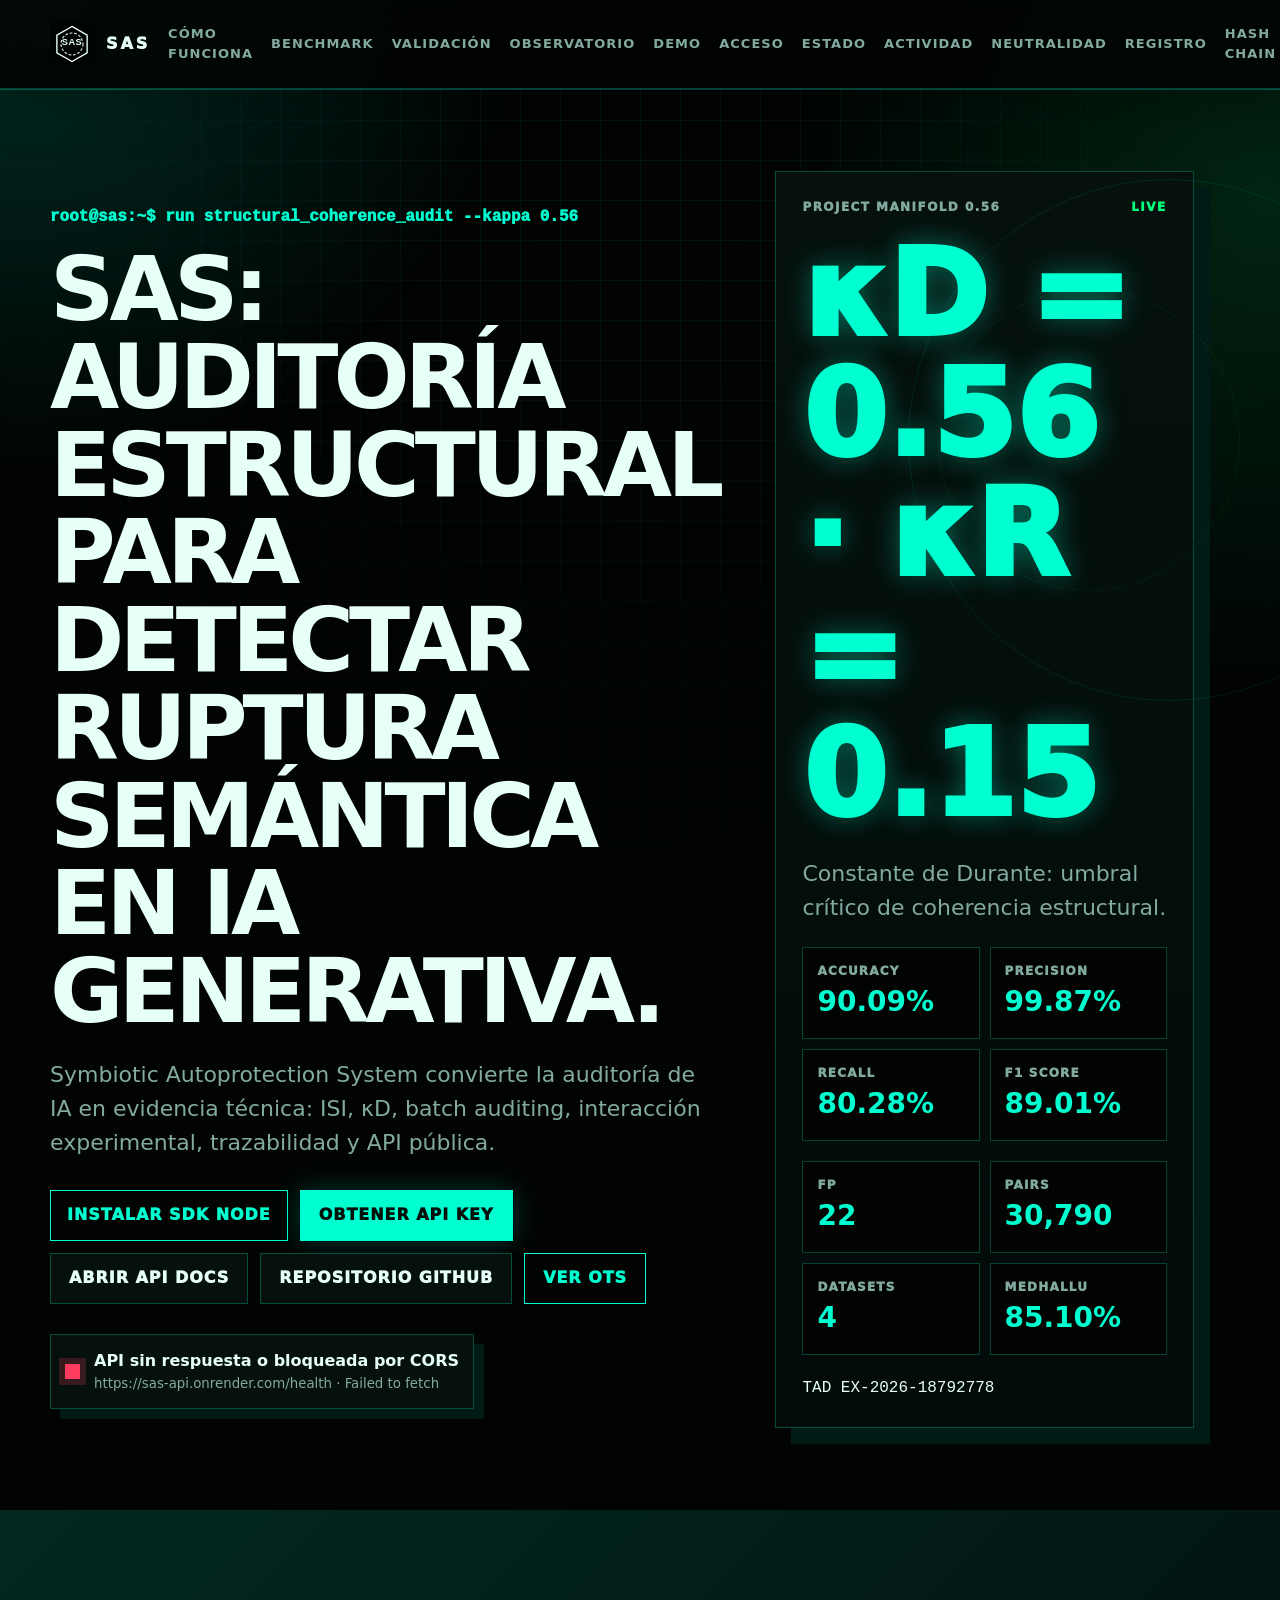
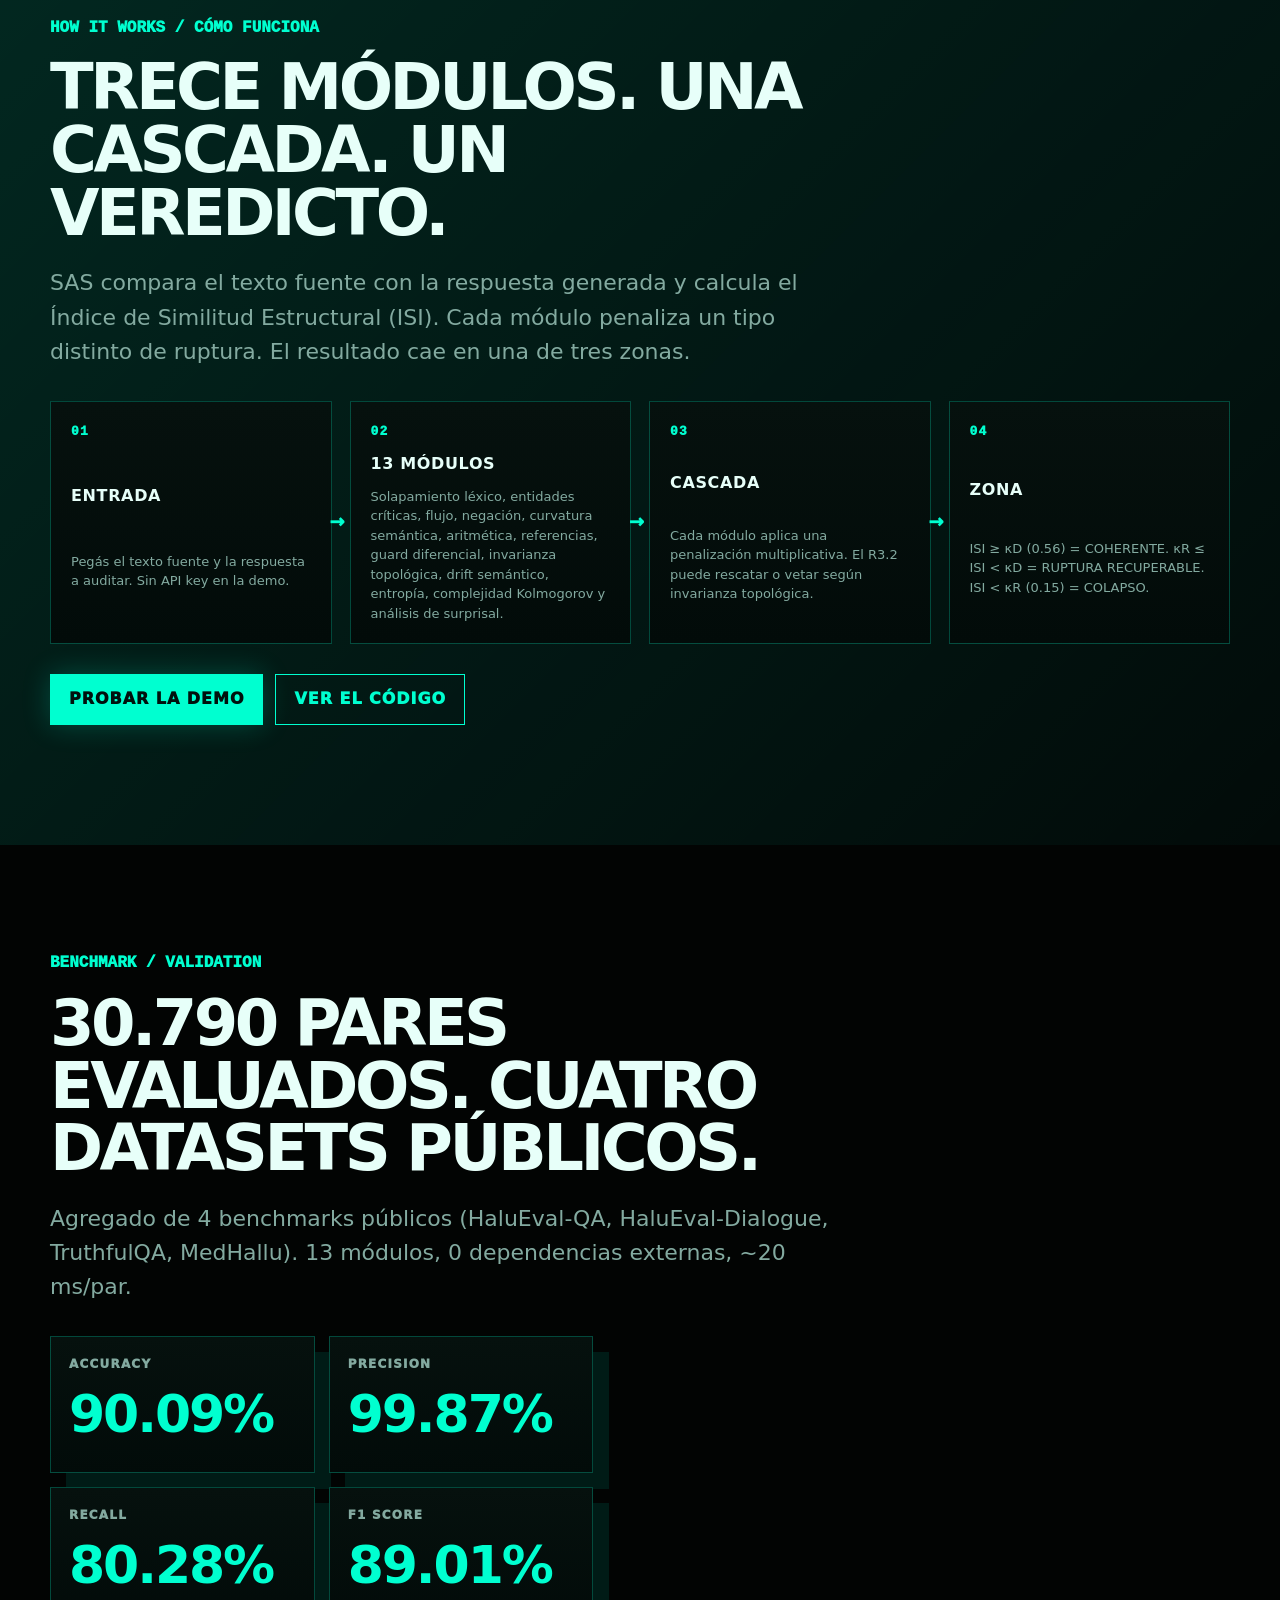
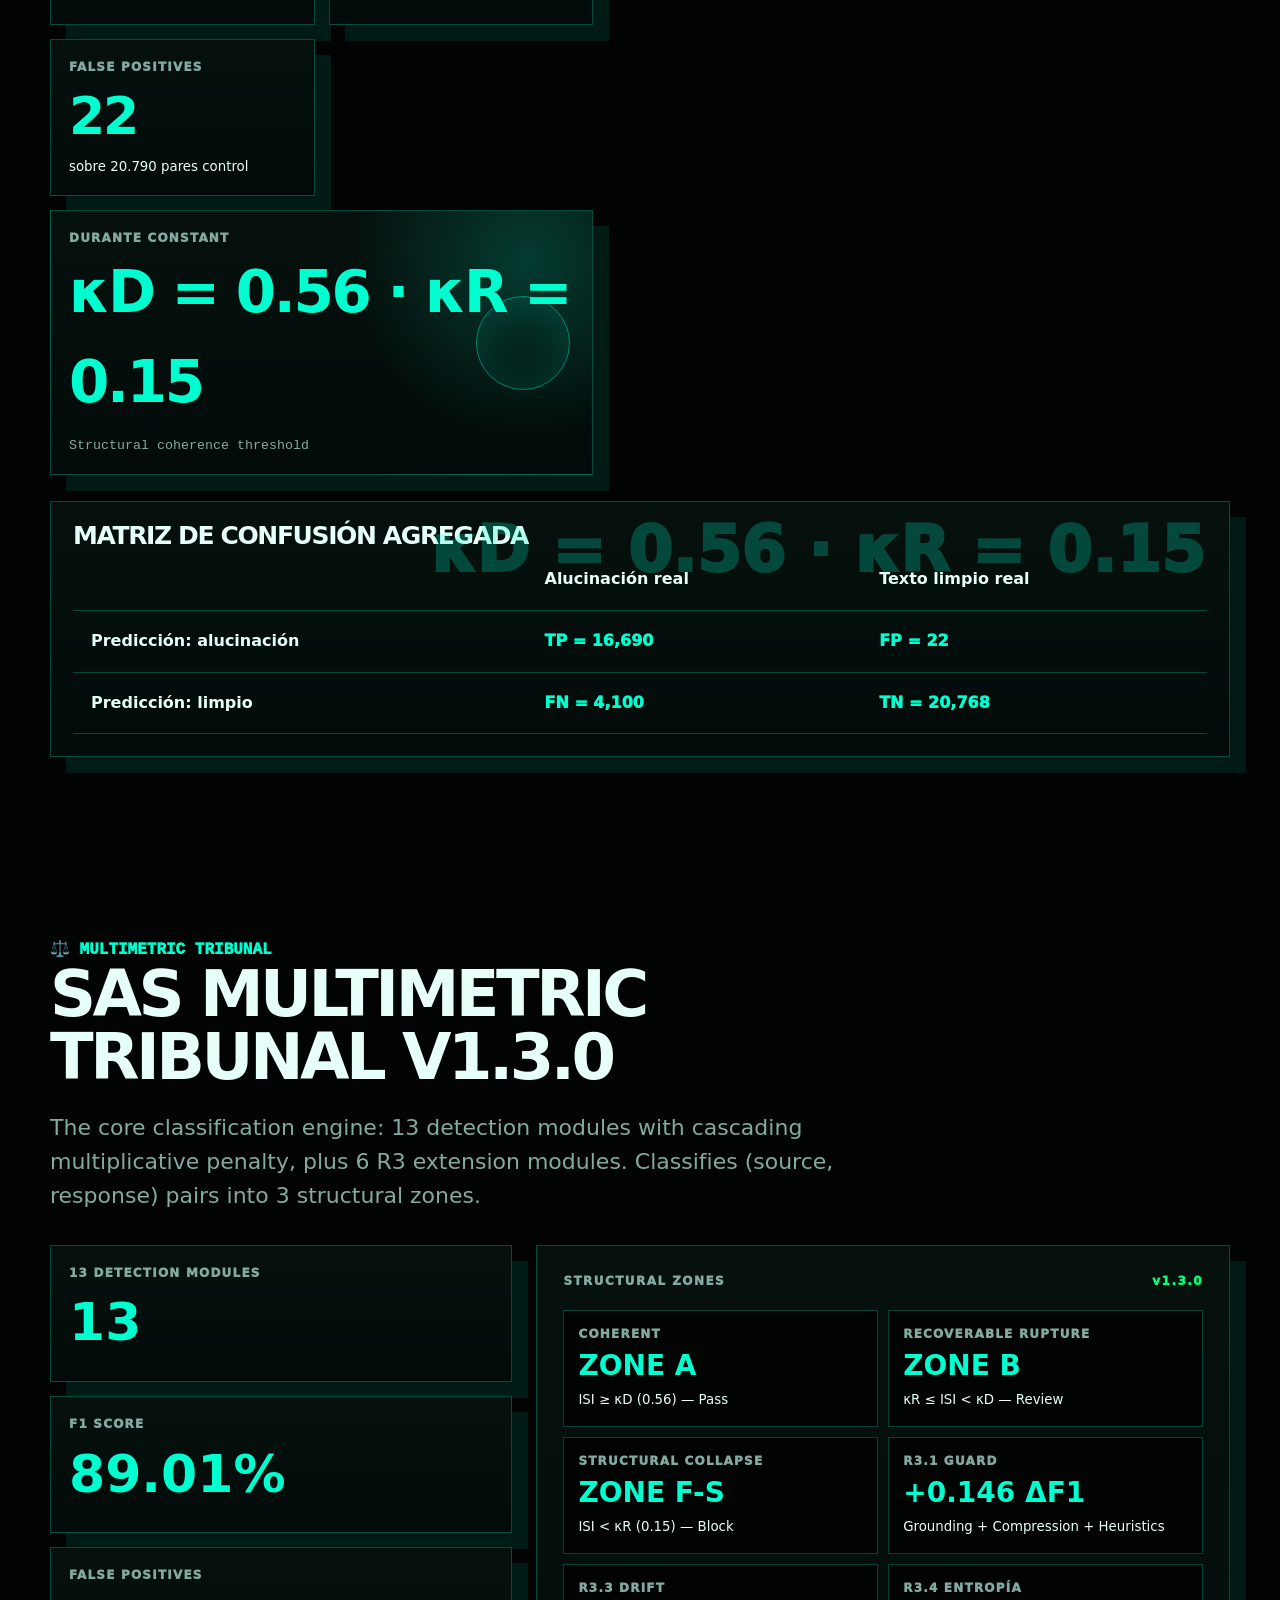
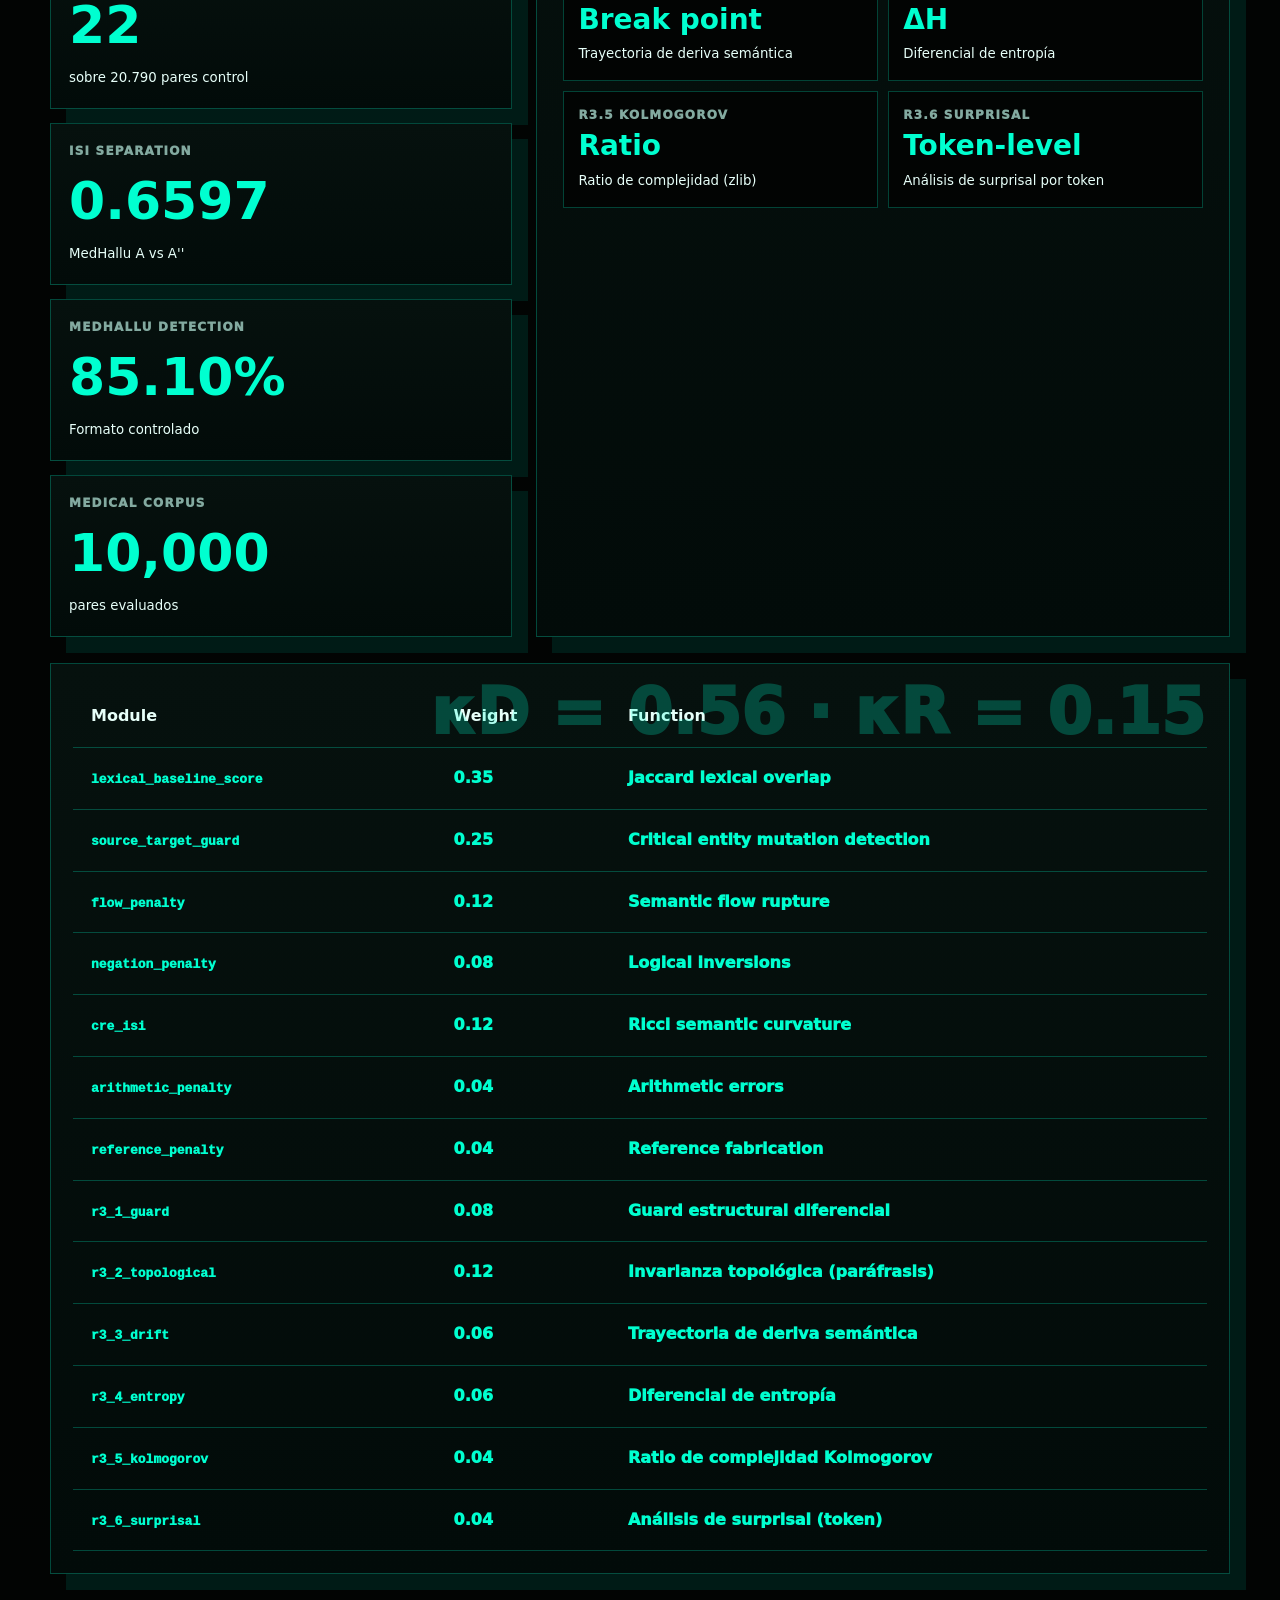
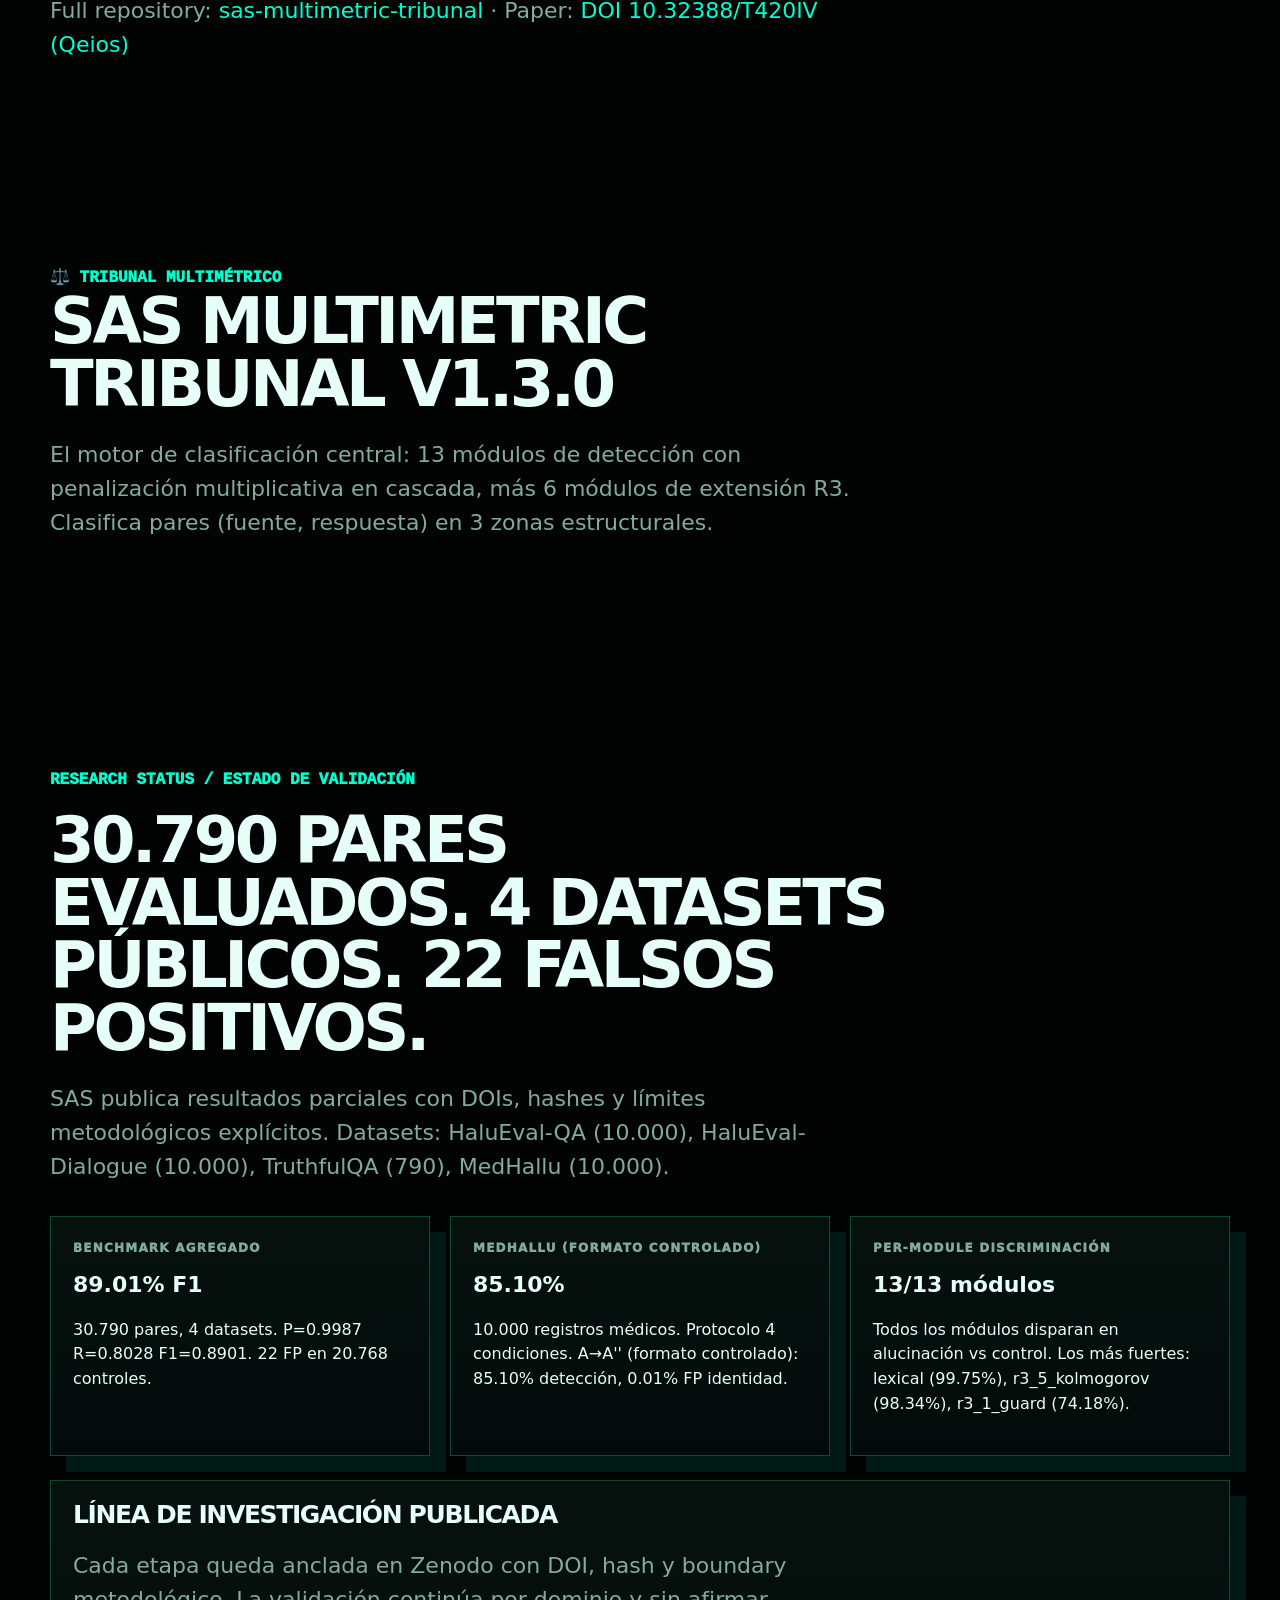
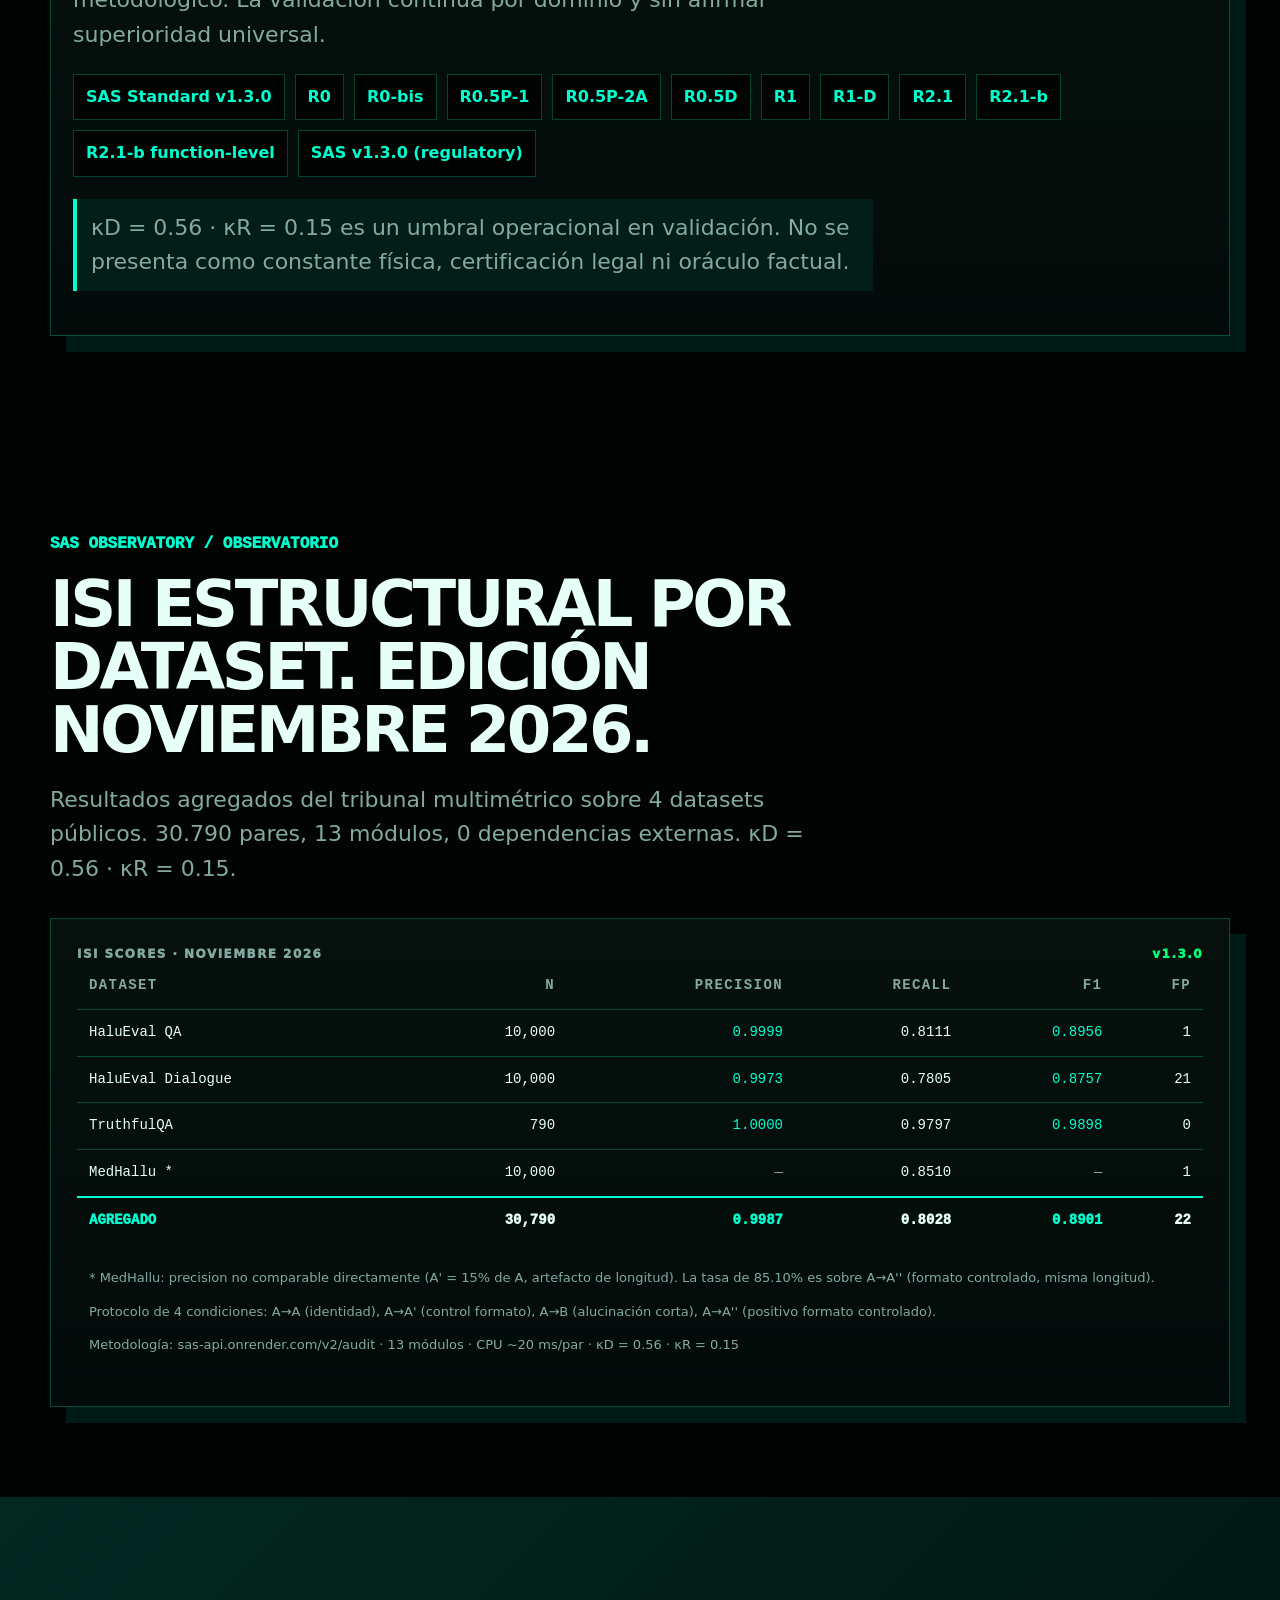
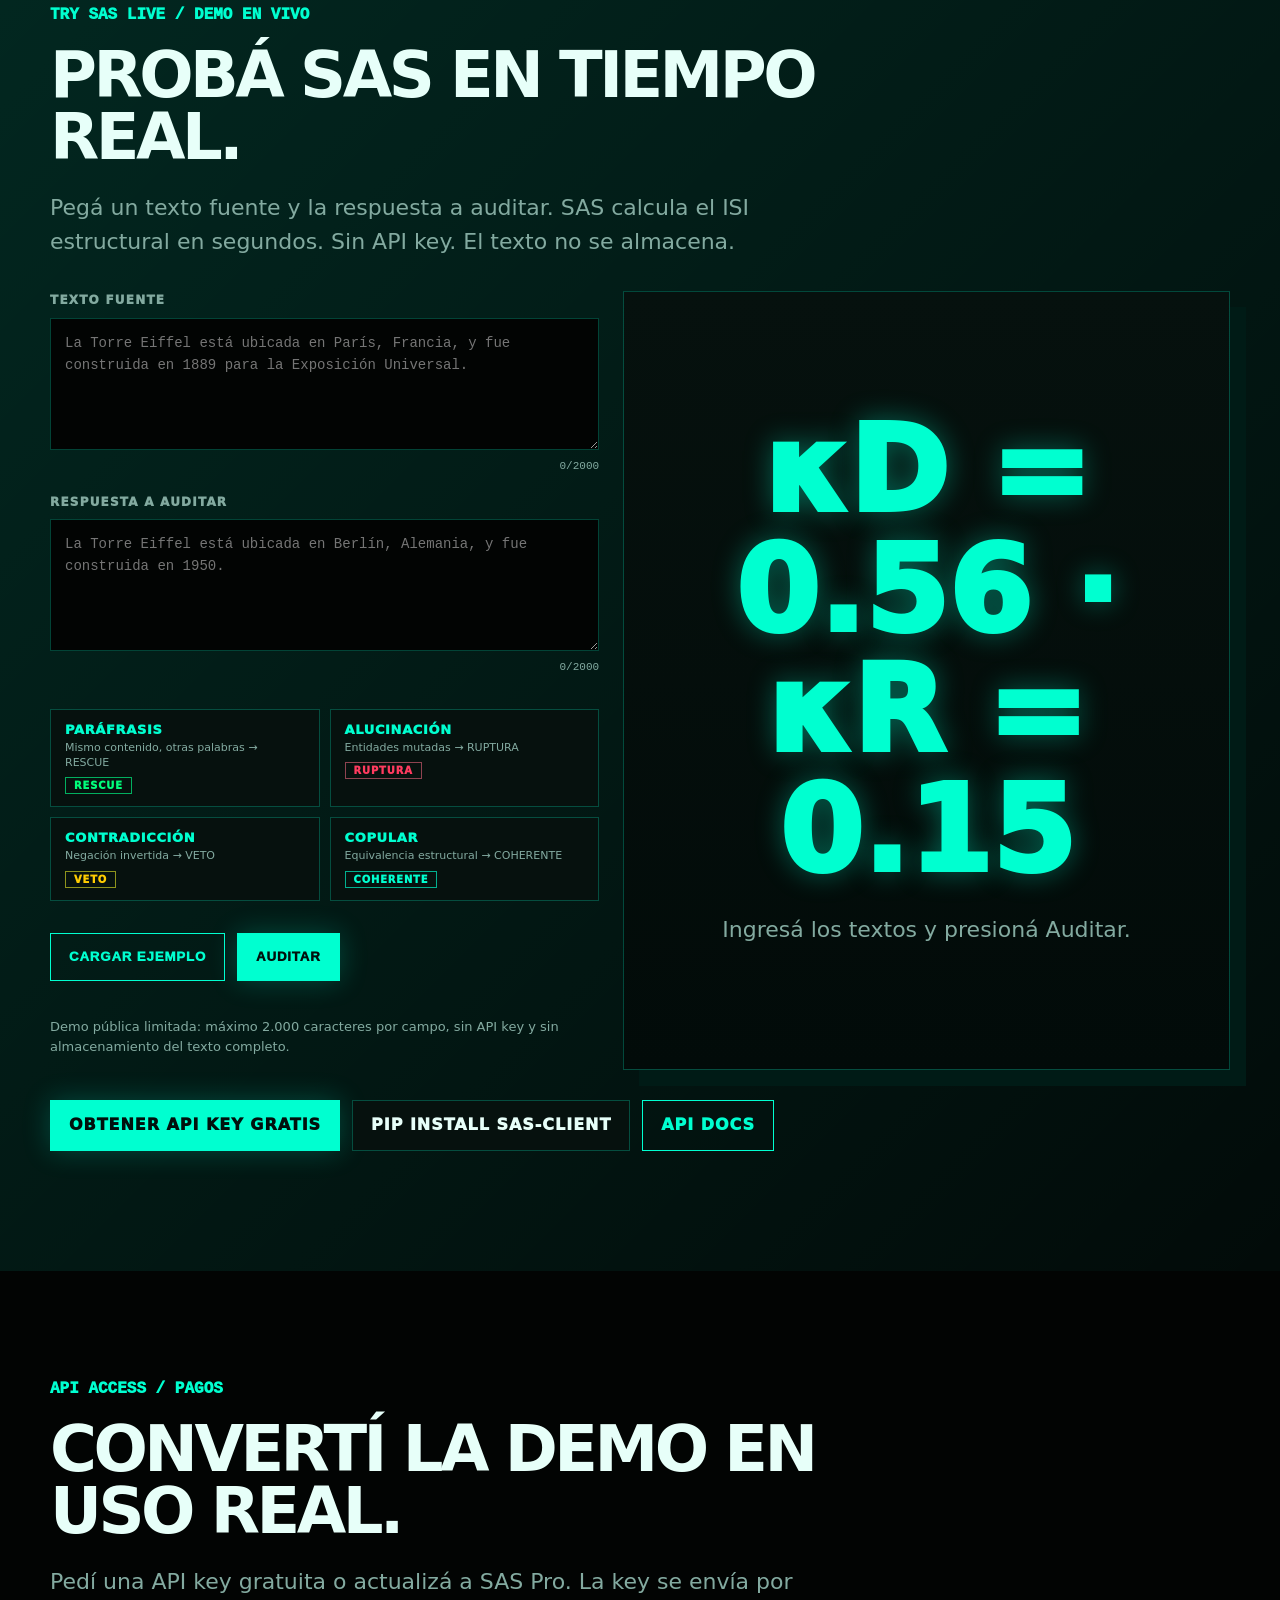
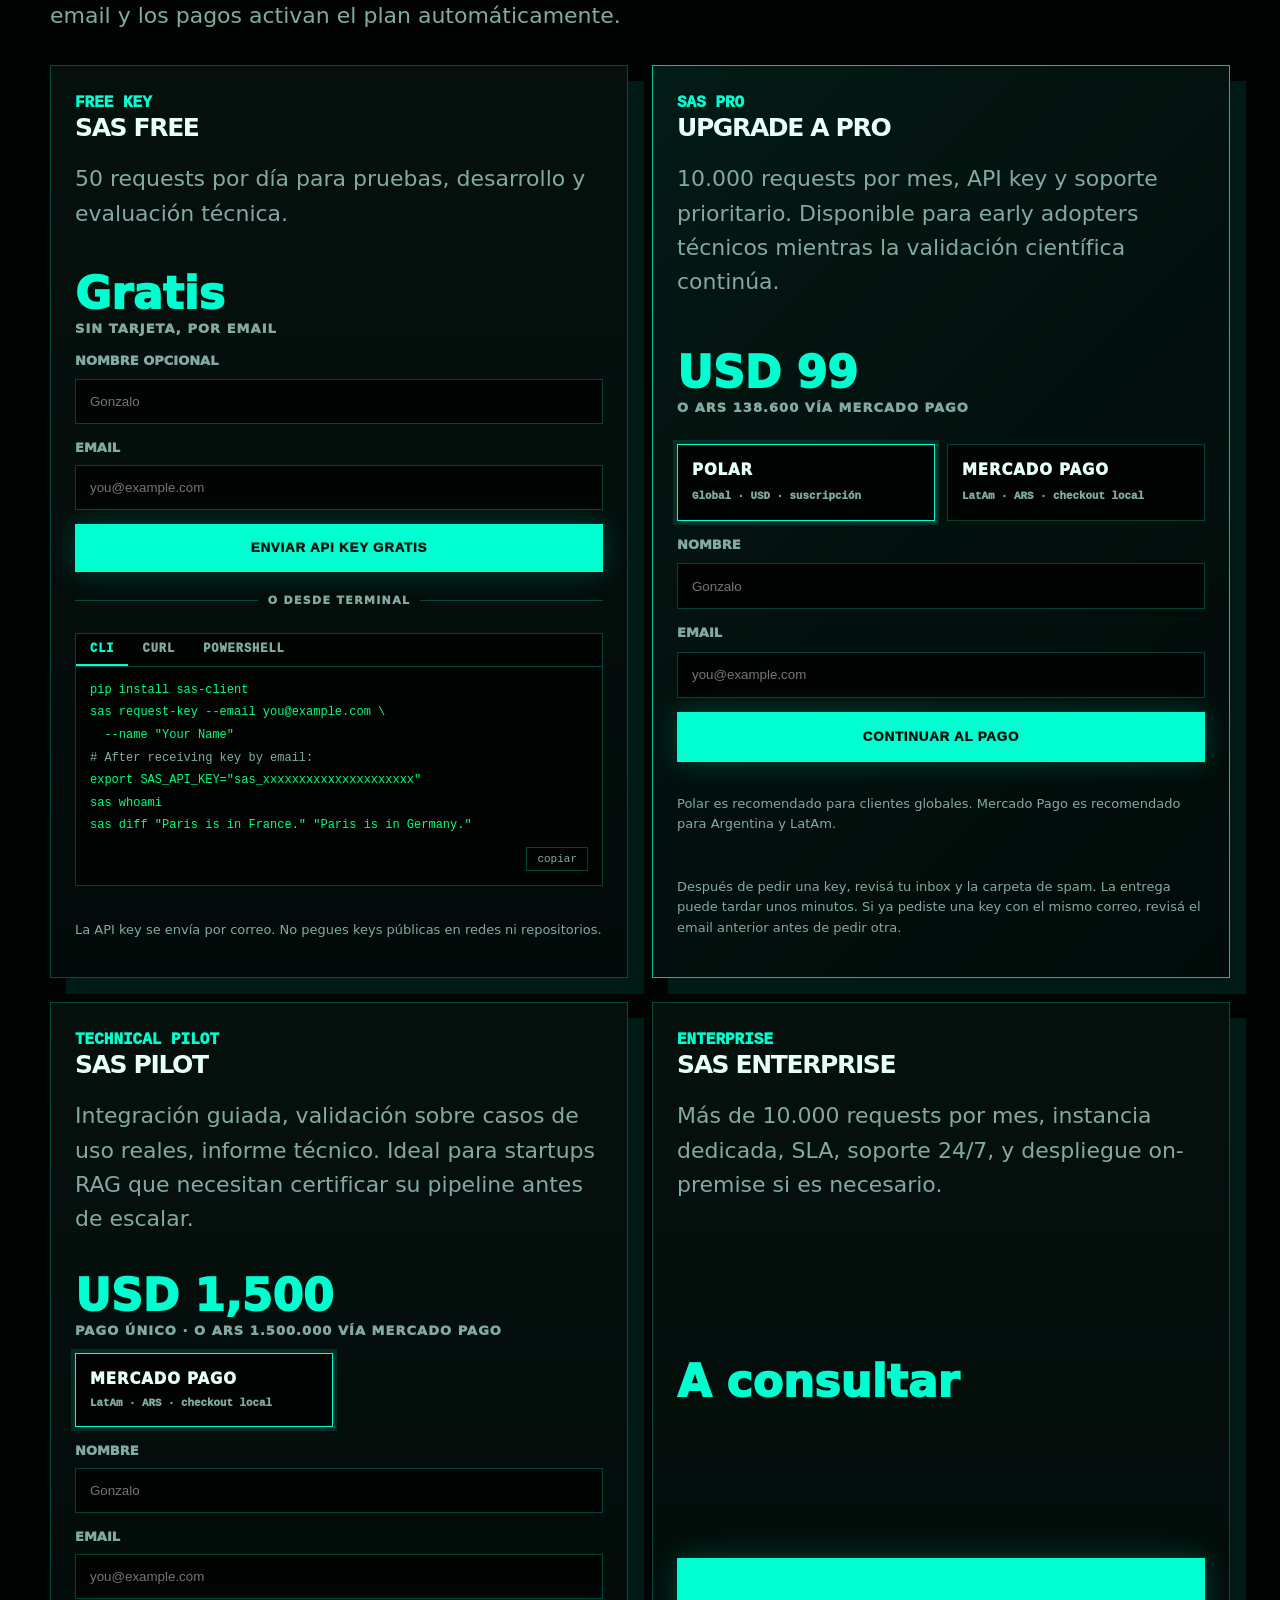
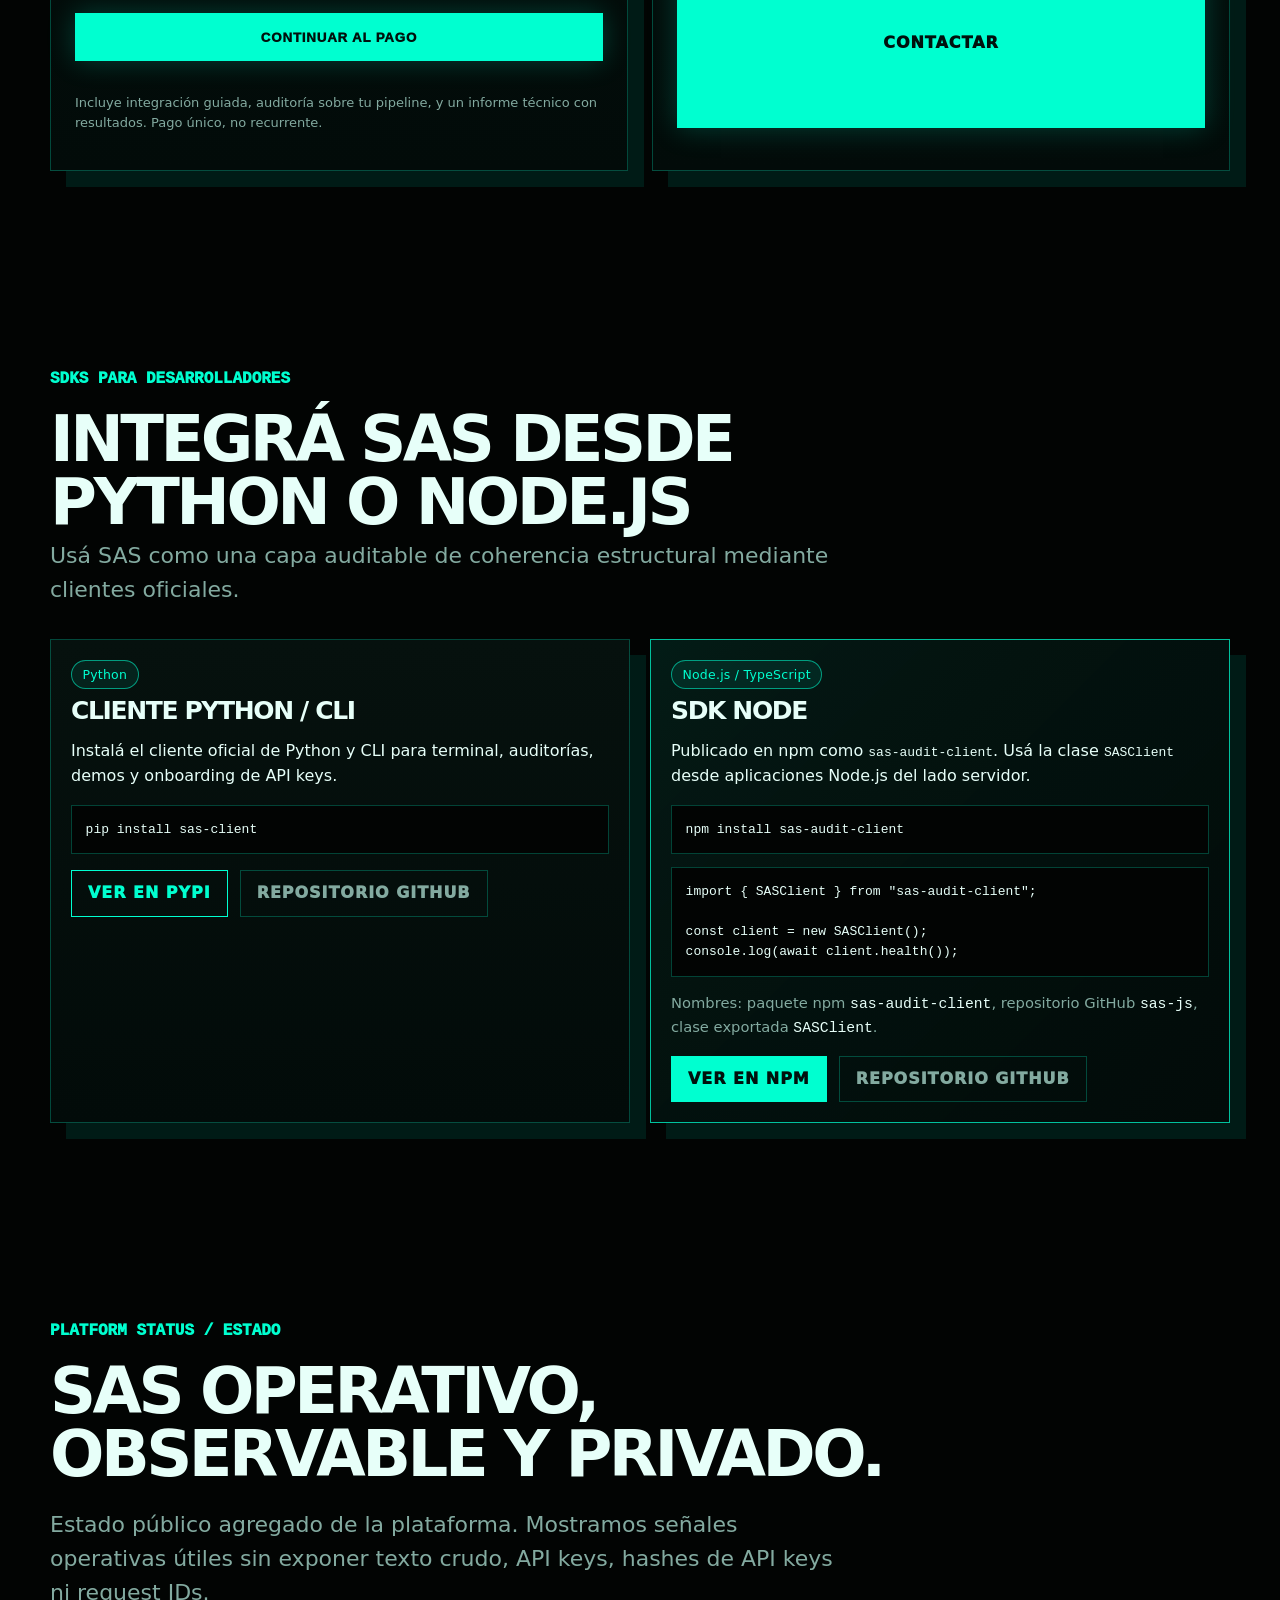
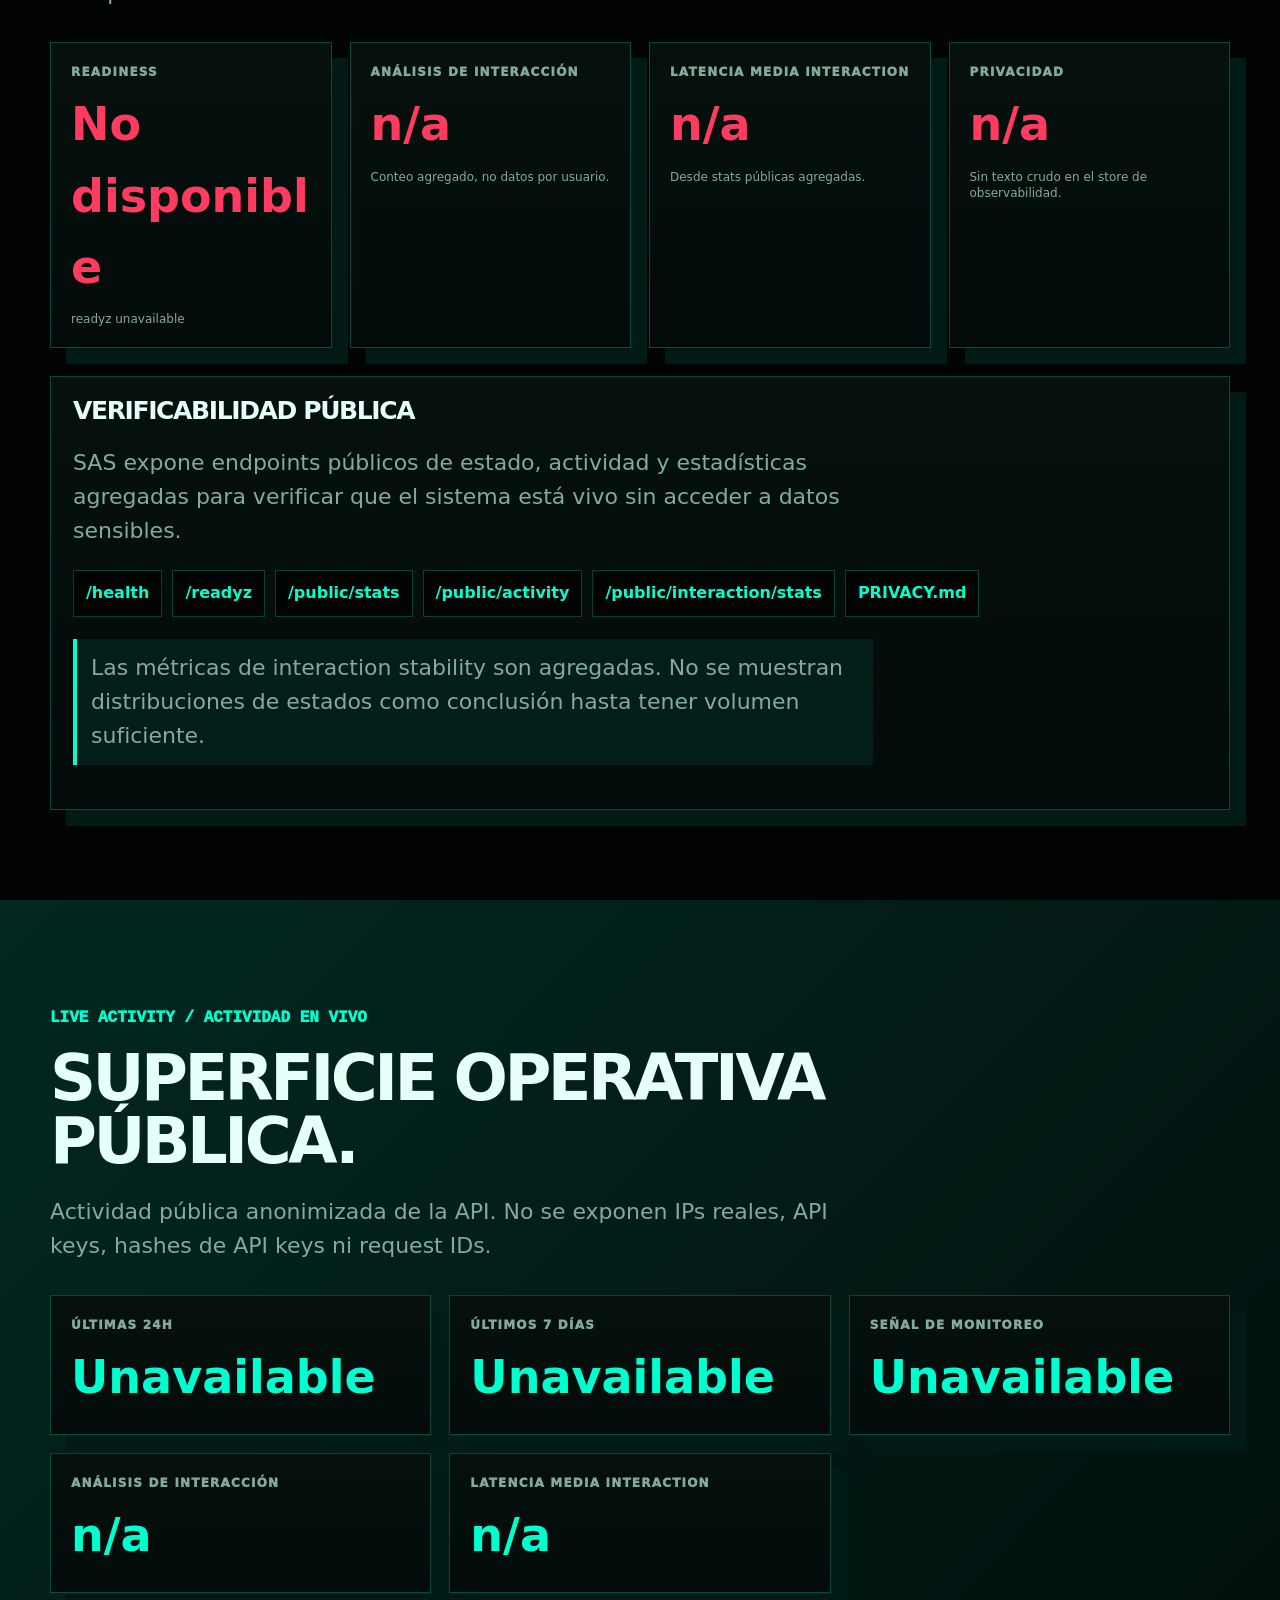
==== commit 8ca538e5: "fix: remove old benchmark.png, update hero sidebar to 30,790 pairs, clean up orphaned CSS" ====
--- a/index.html
+++ b/index.html
@@ -10,13 +10,11 @@
 <meta property="og:title" content="SAS | Symbiotic Autoprotection System | κD = 0.56">
 <meta property="og:description" content="Detect AI hallucination and semantic rupture in generative outputs. 13 modules, zero external dependencies, ~100 µs/pair, Bitcoin-anchored hash chain.">
 <meta property="og:url" content="https://leesintheblindmonk1999.github.io/sas-landing/">
-<meta property="og:image" content="https://leesintheblindmonk1999.github.io/sas-landing/assets/benchmark.png">
 <meta property="og:locale" content="es_AR">
 <meta property="og:locale:alternate" content="en_US">
 <meta name="twitter:card" content="summary_large_image">
 <meta name="twitter:title" content="SAS | Symbiotic Autoprotection System | κD = 0.56">
 <meta name="twitter:description" content="Detect AI hallucination and semantic rupture. 13 modules, zero external dependencies, ~100 µs/pair, Bitcoin-anchored hash chain.">
-<meta name="twitter:image" content="https://leesintheblindmonk1999.github.io/sas-landing/assets/benchmark.png">
 <link rel="canonical" href="https://leesintheblindmonk1999.github.io/sas-landing/">
 <script type="application/ld+json">
 {
@@ -42,8 +40,8 @@
 {
   "@context": "https://schema.org",
   "@type": "Dataset",
-  "name": "SAS Benchmark V3 — 1,800 hallucination pairs + 1,800 sanity-check pairs",
-  "description": "Forensic benchmark for structural hallucination detection with κD = 0.56 and κR = 0.15 thresholds.",
+  "name": "SAS Benchmark V1.3.0 — 30,790 pairs across 4 public datasets",
+  "description": "Structural hallucination detection benchmark: 30,790 pairs, 4 datasets, P=0.9987 R=0.8028 F1=0.8901, κD = 0.56, κR = 0.15.",
   "url": "https://github.com/Leesintheblindmonk1999/SAS-API",
   "creator": {"@type": "Person", "name": "Gonzalo Emir Durante"},
   "identifier": "10.5281/zenodo.19702379",
@@ -156,12 +154,7 @@
 .kappa-metric strong{font-size:clamp(34px,5vw,58px)!important}
 .kappa-metric small{color:var(--muted);font-family:ui-monospace,SFMono-Regular,Menlo,Consolas,monospace;margin-top:8px}
 .kappa-metric:after{content:"";position:absolute;right:22px;top:50%;width:92px;height:92px;border:1px solid color-mix(in srgb,var(--accent) 45%,transparent);border-radius:50%;transform:translateY(-50%);box-shadow:0 0 42px color-mix(in srgb,var(--accent) 14%,transparent) inset}
-.benchmark-card{min-height:100%;display:grid;grid-template-rows:auto 1fr auto;gap:16px;position:relative;overflow:hidden}
-.benchmark-card img{align-self:center;justify-self:center;width:min(100%,560px)}
-.benchmark-orbit{position:absolute;right:22px;top:18px;width:112px;height:112px;border:1px solid color-mix(in srgb,var(--accent) 52%,var(--border));border-radius:50%;display:grid;place-content:center;text-align:center;background:color-mix(in srgb,var(--bg) 72%,transparent);box-shadow:0 0 35px color-mix(in srgb,var(--accent) 18%,transparent),inset 0 0 22px color-mix(in srgb,var(--accent) 10%,transparent);z-index:1}
-.benchmark-orbit:before{content:"";position:absolute;inset:-11px;border-radius:50%;border:1px dashed color-mix(in srgb,var(--accent2) 38%,transparent);animation:slowRotate 12s linear infinite}
-.benchmark-orbit span{color:var(--muted);font-size:12px;font-weight:1000;letter-spacing:.12em}
-.benchmark-orbit strong{color:var(--accent);font-size:28px;line-height:1}
+
 .matrix{position:relative;overflow:hidden}
 .matrix:before{content:"κD = 0.56 · κR = 0.15";position:absolute;right:24px;top:16px;color:color-mix(in srgb,var(--accent) 24%,transparent);font-size:clamp(28px,5vw,72px);font-weight:1000;line-height:1;pointer-events:none}
 .access-grid{align-items:stretch}
@@ -187,7 +180,7 @@
 @media(max-width:620px){.platform-grid{grid-template-columns:1fr}}
 
 @media (prefers-reduced-motion: reduce){*,*:before,*:after{animation:none!important;transition:none!important;scroll-behavior:auto!important}}
-@media(max-width:900px){.bench-grid-balanced,.metrics-balanced{grid-template-columns:1fr}.kappa-metric{grid-column:auto}.benchmark-orbit{position:relative;right:auto;top:auto;margin:0 auto}.access-card{min-height:auto}}
+@media(max-width:900px){.bench-grid-balanced,.metrics-balanced{grid-template-columns:1fr}.kappa-metric{grid-column:auto}.access-card{min-height:auto}}
 
 /* ===== Patch faltante: botones, SDKs y encabezados ===== */
 .btn{
@@ -295,7 +288,7 @@
           <a class="btn btn-secondary" href="https://www.npmjs.com/package/sas-audit-client" target="_blank" rel="noopener noreferrer" data-i18n="heroNodeSdkCta">Instalar SDK Node</a><a class="action primary" href="#access" data-i18n="hero_get_key">Obtener API key</a><a class="action" href="https://sas-api.onrender.com/docs" target="_blank" rel="noopener" data-i18n="api">Abrir API Docs</a><a class="action" href="https://github.com/Leesintheblindmonk1999/SAS" target="_blank" rel="noopener" data-i18n="repo">Repositorio GitHub</a><a class="action line" href=".well-known/ots-proof.txt" data-i18n="ots">Ver OTS</a></div>
 <div class="status" aria-live="polite"><span id="api-dot" class="dot"></span><div><strong id="api-title" data-i18n="checking">Verificando API pública</strong><small id="api-detail">https://sas-api.onrender.com/health</small></div></div>
 </div>
-<aside class="panel reveal"><div class="panel-top"><span>PROJECT MANIFOLD 0.56</span><span class="live">LIVE</span></div><div class="kappa">κD = 0.56 · κR = 0.15</div><p class="section-text" data-i18n="kdesc">Constante de Durante: umbral crítico de coherencia estructural.</p><div class="id-grid"><div><span>Accuracy</span><strong>99.17%</strong></div><div><span>Precision</span><strong>100%</strong></div><div><span>Recall</span><strong>98.00%</strong></div><div><span>FP</span><strong>0</strong></div></div><code class="mono">TAD EX-2026-18792778</code></aside>
+<aside class="panel reveal"><div class="panel-top"><span>PROJECT MANIFOLD 0.56</span><span class="live">LIVE</span></div><div class="kappa">κD = 0.56 · κR = 0.15</div><p class="section-text" data-i18n="kdesc">Constante de Durante: umbral crítico de coherencia estructural.</p><div class="id-grid"><div><span>Accuracy</span><strong>90.09%</strong></div><div><span>Precision</span><strong>99.87%</strong></div><div><span>Recall</span><strong>80.28%</strong></div><div><span>F1 Score</span><strong>89.01%</strong></div></div><div class="id-grid"><div><span>FP</span><strong>22</strong></div><div><span>Pairs</span><strong>30,790</strong></div><div><span>Datasets</span><strong>4</strong></div><div><span>MedHallu</span><strong>85.10%</strong></div></div><code class="mono">TAD EX-2026-18792778</code></aside>
 </div></section>
 
 <!-- HOW IT WORKS SECTION -->
@@ -310,7 +303,7 @@
 <div class="actions reveal"><a class="action primary" href="#demo" data-i18n="how_cta">Probar la demo</a><a class="action line" href="https://github.com/Leesintheblindmonk1999/SAS-API" target="_blank" rel="noopener" data-i18n="how_repo">Ver el código</a></div>
 </div></section>
 
-<section id="benchmark" class="section"><div class="container"><div class="head reveal"><p class="kicker">BENCHMARK / VALIDATION</p><h2 data-i18n="btitle">30.790 pares evaluados. Cuatro datasets públicos.</h2><p class="section-text" data-i18n="btext">Agregado de 4 benchmarks públicos (HaluEval-QA, HaluEval-Dialogue, TruthfulQA, MedHallu). 13 módulos, 0 dependencias externas, ~20 ms/par.</p></div><div class="bench-grid bench-grid-balanced"><div class="metrics metrics-balanced reveal"><article class="metric"><span>Accuracy</span><strong>90.09%</strong></article><article class="metric"><span>Precision</span><strong>99.87%</strong></article><article class="metric"><span>Recall</span><strong>80.28%</strong></article><article class="metric"><span>F1 Score</span><strong>89.01%</strong></article><article class="metric"><span>False Positives</span><strong>22</strong><small>sobre 20.790 pares control</small></article><article class="metric kappa-metric"><span>Durante Constant</span><strong>κD = 0.56 · κR = 0.15</strong><small>Structural coherence threshold</small></article></div><figure class="chart-card benchmark-card reveal"><div class="benchmark-orbit" aria-hidden="true"><span>κD</span><strong>0.56</strong></div><img src="assets/benchmark.png" alt="SAS benchmark visual: 30,790 pairs across 4 public datasets"><figcaption data-i18n="bcap">SAS v1.3.0: 13 modules · 4 datasets · 30,790 pairs · P=0.9987 R=0.8028 F1=0.8901</figcaption></figure></div><div class="matrix reveal"><h3 data-i18n="mtitle">Matriz de confusión agregada</h3><table><thead><tr><th></th><th data-i18n="ah">Alucinación real</th><th data-i18n="ac">Texto limpio real</th></tr></thead><tbody><tr><th data-i18n="ph">Predicción: alucinación</th><td>TP = 16,690</td><td>FP = 22</td></tr><tr><th data-i18n="pc">Predicción: limpio</th><td>FN = 4,100</td><td>TN = 20,768</td></tr></tbody></table></div></div></section>
+<section id="benchmark" class="section"><div class="container"><div class="head reveal"><p class="kicker">BENCHMARK / VALIDATION</p><h2 data-i18n="btitle">30.790 pares evaluados. Cuatro datasets públicos.</h2><p class="section-text" data-i18n="btext">Agregado de 4 benchmarks públicos (HaluEval-QA, HaluEval-Dialogue, TruthfulQA, MedHallu). 13 módulos, 0 dependencias externas, ~20 ms/par.</p></div><div class="bench-grid bench-grid-balanced"><div class="metrics metrics-balanced reveal"><article class="metric"><span>Accuracy</span><strong>90.09%</strong></article><article class="metric"><span>Precision</span><strong>99.87%</strong></article><article class="metric"><span>Recall</span><strong>80.28%</strong></article><article class="metric"><span>F1 Score</span><strong>89.01%</strong></article><article class="metric"><span>False Positives</span><strong>22</strong><small>sobre 20.790 pares control</small></article><article class="metric kappa-metric"><span>Durante Constant</span><strong>κD = 0.56 · κR = 0.15</strong><small>Structural coherence threshold</small></article></div></div><div class="matrix reveal"><h3 data-i18n="mtitle">Matriz de confusión agregada</h3><table><thead><tr><th></th><th data-i18n="ah">Alucinación real</th><th data-i18n="ac">Texto limpio real</th></tr></thead><tbody><tr><th data-i18n="ph">Predicción: alucinación</th><td>TP = 16,690</td><td>FP = 22</td></tr><tr><th data-i18n="pc">Predicción: limpio</th><td>FN = 4,100</td><td>TN = 20,768</td></tr></tbody></table></div></div></section>
 
 <!-- Validation status section -->
 
@@ -755,8 +748,8 @@
 const SAS_ACTIVITY_API_BASE="https://sas-api.onrender.com";
 const SAS_DEMO_API="https://sas-api.onrender.com/public/demo/audit";
 const dict={
-es:{nav_benchmark:"Benchmark",nav_demo:"Demo",nav_platform:"Estado",nav_live:"Actividad",nav_neutrality:"Neutralidad",nav_legal:"Registro",nav_contact:"Contacto",cmd:"run structural_coherence_audit --kappa 0.56",title:"SAS: auditoría estructural para detectar ruptura semántica en IA generativa.",lead:"Symbiotic Autoprotection System convierte la auditoría de IA en evidencia técnica: ISI, κD, batch auditing, interacción experimental, trazabilidad y API pública.",api:"Abrir API Docs",repo:"Repositorio GitHub",ots:"Ver OTS",checking:"Verificando API pública",online:"API pública online",offline:"API sin respuesta o bloqueada por CORS",kdesc:"Constante de Durante: umbral crítico de coherencia estructural.",btitle:"1.800 pares evaluados. Cero falsos positivos.",btext:"1.800 pares con alucinación + 1.800 pares sanity check. Métricas trazables con hash, DOI y prueba OpenTimestamps.",bcap:"Benchmark SAS v3.0: artefacto visual autocontenido.",mtitle:"Matriz de confusión",ah:"Alucinación real",ac:"Texto limpio real",ph:"Predicción: alucinación",pc:"Predicción: limpio",demo_title:"Probá SAS en tiempo real.",demo_text:"Pegá un texto fuente y la respuesta a auditar. SAS calcula el ISI estructural en segundos. Sin API key. El texto no se almacena.",demo_source_label:"Texto fuente",demo_response_label:"Respuesta a auditar",demo_source_placeholder:"La Torre Eiffel está ubicada en París, Francia, y fue construida en 1889 para la Exposición Universal.",demo_response_placeholder:"La Torre Eiffel está ubicada en Berlín, Alemania, y fue construida en 1950.",demo_example:"Cargar ejemplo",demo_audit:"Auditar",demo_idle:"Ingresá los textos y presioná Auditar.",demo_running:"Analizando...",demo_verdict_label:"Veredicto",demo_modules_label:"Módulos activados",demo_latency_label:"Latencia",demo_zona_label:"Zona",demo_riesgo_label:"Riesgo",demo_topo_label:"Score topológico (R3.2)",demo_lex_label:"Solapamiento léxico",demo_hash_label:"Audit hash",demo_privacy:"Demo pública limitada: máximo 2.000 caracteres por campo, sin API key y sin almacenamiento del texto completo.",demo_get_key:"Obtener API key gratis",demo_none:"ninguno",demo_err_short:"Mínimo 30 caracteres en ambos campos para una auditoría estructural significativa..",demo_err_long:"Máximo 2.000 caracteres por campo.",demo_limit:"Límite de demo alcanzado. Obtené una API key gratis para continuar.",demo_err_generic:"Error al conectar con la API.",live_title:"Superficie operativa pública.",live_text:"Actividad pública anonimizada de la API. No se exponen IPs reales, API keys, hashes de API keys ni request IDs.",last24:"Últimas 24h",last7:"Últimos 7 días",monitoring:"Señal de monitoreo",normal:"Actividad pública normal",anomaly:"Tráfico anómalo detectado",activity_title:"Últimos 100 requests anonimizados",activity_note:"Los timestamps están redondeados y los países son buckets agregados cuando el proveedor los entrega.",no_activity:"Todavía no hay actividad pública disponible.",activity_unavailable:"Actividad pública no disponible.",ntitle:"Neutralidad operativa. Reglas simétricas.",np1:"SAS y κD = 0.56 · κR = 0.15 son un candidato a estándar abierto disponible para cualquier organización pública o privada bajo las mismas reglas, sin exclusividades ni privilegios.",np2:"La condición de uso es atribución explícita a Gonzalo Emir Durante, preservación de la integridad técnica del estándar y respeto a la licencia GPL-3.0 + Durante Invariance License.",np3:"SAS no se presenta como certificación legal universal ni como oráculo factual. Es una capa técnica de evidencia para auditoría estructural de coherencia.",ltitle:"Registro, DOI y anclaje criptográfico.",tad:"Registro administrativo argentino asociado al estándar SAS / κD.",anchor:"Anclado a Bitcoin",olink:"Abrir prueba OTS",ctitle:"Pilotos, licencias y auditorías.",ctext:"Para startups RAG, integraciones empresariales, licencias on-premise o auditoría técnica de salidas LLM.",name:"Nombre",msg:"Mensaje",send:"Enviar mensaje",note:"El mensaje será enviado a duranteg2@gmail.com mediante FormSubmit. La primera vez puede requerir confirmación del email.",foot:"Anclado a Bitcoin"},
-en:{nav_benchmark:"Benchmark",nav_demo:"Demo",nav_platform:"Status",nav_live:"Activity",nav_neutrality:"Neutrality",nav_legal:"Registry",nav_contact:"Contact",cmd:"run structural_coherence_audit --kappa 0.56",title:"SAS: structural auditing for semantic rupture detection in generative AI.",lead:"Symbiotic Autoprotection System turns AI auditing into technical evidence: ISI, κD, batch auditing, experimental interaction stability, traceability, and a public API.",api:"Open API Docs",repo:"GitHub Repository",ots:"View OTS",checking:"Checking public API",online:"Public API online",offline:"API unavailable or blocked by CORS",kdesc:"Durante Constant: critical threshold for structural coherence.",btitle:"1,800 evaluated pairs. Zero false positives.",btext:"1,800 hallucination pairs + 1,800 sanity-check pairs. Metrics traceable through hash, DOI, and OpenTimestamps proof.",bcap:"SAS v3.0 benchmark: self-contained visual artifact.",mtitle:"Confusion matrix",ah:"Actual hallucination",ac:"Actual clean",ph:"Predicted hallucination",pc:"Predicted clean",demo_title:"Test SAS in real time.",demo_text:"Paste a source text and the response to audit. SAS computes structural ISI in seconds. No API key required. Text is not stored.",demo_source_label:"Source text",demo_response_label:"Response to audit",demo_source_placeholder:"The Eiffel Tower is located in Paris, France, and was built in 1889 for the World Fair.",demo_response_placeholder:"The Eiffel Tower is located in Berlin, Germany, and was built in 1950.",demo_example:"Load example",demo_audit:"Audit",demo_idle:"Enter both texts and press Audit.",demo_running:"Analyzing...",demo_verdict_label:"Verdict",demo_modules_label:"Triggered modules",demo_latency_label:"Latency",demo_zona_label:"Zone",demo_riesgo_label:"Risk",demo_topo_label:"Topological score (R3.2)",demo_lex_label:"Lexical overlap",demo_hash_label:"Audit hash",demo_privacy:"Public limited demo: maximum 2,000 characters per field, no API key, and no full text storage.",demo_get_key:"Get free API key",demo_none:"none",demo_err_short:"Minimum 30 characters in both fields for a meaningful structural audit.",demo_err_long:"Maximum 2,000 characters per field.",demo_limit:"Demo limit reached. Get a free API key to continue.",demo_err_generic:"Error connecting to the API.",live_title:"Public operational surface.",live_text:"Public anonymized API activity. No raw IPs, API keys, API key hashes, or request IDs are exposed.",last24:"Last 24h",last7:"Last 7 days",monitoring:"Monitoring signal",normal:"Normal public activity",anomaly:"Anomalous traffic detected",activity_title:"Last 100 anonymized requests",activity_note:"Timestamps are rounded and countries are aggregate buckets when provided by the infrastructure.",no_activity:"No public activity available yet.",activity_unavailable:"Public activity unavailable.",ntitle:"Operational neutrality. Symmetric rules.",np1:"SAS and κD = 0.56 · κR = 0.15 are an open standard candidate available to any public or private organization under the same rules, without exclusivity or privileges.",np2:"The condition of use is explicit attribution to Gonzalo Emir Durante, preservation of the standard's technical integrity, and respect for the GPL-3.0 + Durante Invariance License.",np3:"SAS is not presented as universal legal certification or a factual oracle. It is a technical evidence layer for structural coherence auditing.",ltitle:"Registry, DOI, and cryptographic anchoring.",tad:"Argentine administrative registry associated with the SAS / κD standard.",anchor:"Anchored to Bitcoin",olink:"Open OTS proof",ctitle:"Pilots, licensing, and audits.",ctext:"For RAG startups, enterprise integrations, on-premise licensing, or technical auditing of LLM outputs.",name:"Name",msg:"Message",send:"Send message",note:"The message will be sent to duranteg2@gmail.com through FormSubmit. The first submission may require email confirmation.",foot:"Anchored to Bitcoin"}};
+es:{nav_benchmark:"Benchmark",nav_demo:"Demo",nav_platform:"Estado",nav_live:"Actividad",nav_neutrality:"Neutralidad",nav_legal:"Registro",nav_contact:"Contacto",cmd:"run structural_coherence_audit --kappa 0.56",title:"SAS: auditoría estructural para detectar ruptura semántica en IA generativa.",lead:"Symbiotic Autoprotection System convierte la auditoría de IA en evidencia técnica: ISI, κD, batch auditing, interacción experimental, trazabilidad y API pública.",api:"Abrir API Docs",repo:"Repositorio GitHub",ots:"Ver OTS",checking:"Verificando API pública",online:"API pública online",offline:"API sin respuesta o bloqueada por CORS",kdesc:"Constante de Durante: umbral crítico de coherencia estructural.",btitle:"30.790 pares evaluados. Cuatro datasets públicos.",btext:"Agregado de 4 benchmarks públicos (HaluEval-QA, HaluEval-Dialogue, TruthfulQA, MedHallu). 13 módulos, 0 dependencias externas, ~20 ms/par.",bcap:"SAS v1.3.0: 13 modules · 4 datasets · 30,790 pairs · P=0.9987 R=0.8028 F1=0.8901",mtitle:"Matriz de confusión agregada",ah:"Alucinación real",ac:"Texto limpio real",ph:"Predicción: alucinación",pc:"Predicción: limpio",demo_title:"Probá SAS en tiempo real.",demo_text:"Pegá un texto fuente y la respuesta a auditar. SAS calcula el ISI estructural en segundos. Sin API key. El texto no se almacena.",demo_source_label:"Texto fuente",demo_response_label:"Respuesta a auditar",demo_source_placeholder:"La Torre Eiffel está ubicada en París, Francia, y fue construida en 1889 para la Exposición Universal.",demo_response_placeholder:"La Torre Eiffel está ubicada en Berlín, Alemania, y fue construida en 1950.",demo_example:"Cargar ejemplo",demo_audit:"Auditar",demo_idle:"Ingresá los textos y presioná Auditar.",demo_running:"Analizando...",demo_verdict_label:"Veredicto",demo_modules_label:"Módulos activados",demo_latency_label:"Latencia",demo_zona_label:"Zona",demo_riesgo_label:"Riesgo",demo_topo_label:"Score topológico (R3.2)",demo_lex_label:"Solapamiento léxico",demo_hash_label:"Audit hash",demo_privacy:"Demo pública limitada: máximo 2.000 caracteres por campo, sin API key y sin almacenamiento del texto completo.",demo_get_key:"Obtener API key gratis",demo_none:"ninguno",demo_err_short:"Mínimo 30 caracteres en ambos campos para una auditoría estructural significativa..",demo_err_long:"Máximo 2.000 caracteres por campo.",demo_limit:"Límite de demo alcanzado. Obtené una API key gratis para continuar.",demo_err_generic:"Error al conectar con la API.",live_title:"Superficie operativa pública.",live_text:"Actividad pública anonimizada de la API. No se exponen IPs reales, API keys, hashes de API keys ni request IDs.",last24:"Últimas 24h",last7:"Últimos 7 días",monitoring:"Señal de monitoreo",normal:"Actividad pública normal",anomaly:"Tráfico anómalo detectado",activity_title:"Últimos 100 requests anonimizados",activity_note:"Los timestamps están redondeados y los países son buckets agregados cuando el proveedor los entrega.",no_activity:"Todavía no hay actividad pública disponible.",activity_unavailable:"Actividad pública no disponible.",ntitle:"Neutralidad operativa. Reglas simétricas.",np1:"SAS y κD = 0.56 · κR = 0.15 son un candidato a estándar abierto disponible para cualquier organización pública o privada bajo las mismas reglas, sin exclusividades ni privilegios.",np2:"La condición de uso es atribución explícita a Gonzalo Emir Durante, preservación de la integridad técnica del estándar y respeto a la licencia GPL-3.0 + Durante Invariance License.",np3:"SAS no se presenta como certificación legal universal ni como oráculo factual. Es una capa técnica de evidencia para auditoría estructural de coherencia.",ltitle:"Registro, DOI y anclaje criptográfico.",tad:"Registro administrativo argentino asociado al estándar SAS / κD.",anchor:"Anclado a Bitcoin",olink:"Abrir prueba OTS",ctitle:"Pilotos, licencias y auditorías.",ctext:"Para startups RAG, integraciones empresariales, licencias on-premise o auditoría técnica de salidas LLM.",name:"Nombre",msg:"Mensaje",send:"Enviar mensaje",note:"El mensaje será enviado a duranteg2@gmail.com mediante FormSubmit. La primera vez puede requerir confirmación del email.",foot:"Anclado a Bitcoin"},
+en:{nav_benchmark:"Benchmark",nav_demo:"Demo",nav_platform:"Status",nav_live:"Activity",nav_neutrality:"Neutrality",nav_legal:"Registry",nav_contact:"Contact",cmd:"run structural_coherence_audit --kappa 0.56",title:"SAS: structural auditing for semantic rupture detection in generative AI.",lead:"Symbiotic Autoprotection System turns AI auditing into technical evidence: ISI, κD, batch auditing, experimental interaction stability, traceability, and a public API.",api:"Open API Docs",repo:"GitHub Repository",ots:"View OTS",checking:"Checking public API",online:"Public API online",offline:"API unavailable or blocked by CORS",kdesc:"Durante Constant: critical threshold for structural coherence.",btitle:"30,790 pairs evaluated. Four public datasets.",btext:"Aggregate of 4 public benchmarks (HaluEval-QA, HaluEval-Dialogue, TruthfulQA, MedHallu). 13 modules, zero external dependencies, ~20 ms/pair.",bcap:"SAS v1.3.0: 13 modules · 4 datasets · 30,790 pairs · P=0.9987 R=0.8028 F1=0.8901",mtitle:"Aggregate confusion matrix",ah:"Actual hallucination",ac:"Actual clean",ph:"Predicted hallucination",pc:"Predicted clean",demo_title:"Test SAS in real time.",demo_text:"Paste a source text and the response to audit. SAS computes structural ISI in seconds. No API key required. Text is not stored.",demo_source_label:"Source text",demo_response_label:"Response to audit",demo_source_placeholder:"The Eiffel Tower is located in Paris, France, and was built in 1889 for the World Fair.",demo_response_placeholder:"The Eiffel Tower is located in Berlin, Germany, and was built in 1950.",demo_example:"Load example",demo_audit:"Audit",demo_idle:"Enter both texts and press Audit.",demo_running:"Analyzing...",demo_verdict_label:"Verdict",demo_modules_label:"Triggered modules",demo_latency_label:"Latency",demo_zona_label:"Zone",demo_riesgo_label:"Risk",demo_topo_label:"Topological score (R3.2)",demo_lex_label:"Lexical overlap",demo_hash_label:"Audit hash",demo_privacy:"Public limited demo: maximum 2,000 characters per field, no API key, and no full text storage.",demo_get_key:"Get free API key",demo_none:"none",demo_err_short:"Minimum 30 characters in both fields for a meaningful structural audit.",demo_err_long:"Maximum 2,000 characters per field.",demo_limit:"Demo limit reached. Get a free API key to continue.",demo_err_generic:"Error connecting to the API.",live_title:"Public operational surface.",live_text:"Public anonymized API activity. No raw IPs, API keys, API key hashes, or request IDs are exposed.",last24:"Last 24h",last7:"Last 7 days",monitoring:"Monitoring signal",normal:"Normal public activity",anomaly:"Anomalous traffic detected",activity_title:"Last 100 anonymized requests",activity_note:"Timestamps are rounded and countries are aggregate buckets when provided by the infrastructure.",no_activity:"No public activity available yet.",activity_unavailable:"Public activity unavailable.",ntitle:"Operational neutrality. Symmetric rules.",np1:"SAS and κD = 0.56 · κR = 0.15 are an open standard candidate available to any public or private organization under the same rules, without exclusivity or privileges.",np2:"The condition of use is explicit attribution to Gonzalo Emir Durante, preservation of the standard's technical integrity, and respect for the GPL-3.0 + Durante Invariance License.",np3:"SAS is not presented as universal legal certification or a factual oracle. It is a technical evidence layer for structural coherence auditing.",ltitle:"Registry, DOI, and cryptographic anchoring.",tad:"Argentine administrative registry associated with the SAS / κD standard.",anchor:"Anchored to Bitcoin",olink:"Open OTS proof",ctitle:"Pilots, licensing, and audits.",ctext:"For RAG startups, enterprise integrations, on-premise licensing, or technical auditing of LLM outputs.",name:"Name",msg:"Message",send:"Send message",note:"The message will be sent to duranteg2@gmail.com through FormSubmit. The first submission may require email confirmation.",foot:"Anchored to Bitcoin"}};
 Object.assign(dict.es,{nav_observatory:"Observatorio",pilot_title:"SAS Pilot",pilot_text:"Integración guiada, validación sobre casos de uso reales, informe técnico. Ideal para startups RAG que necesitan certificar su pipeline antes de escalar.",pilot_price_note:"pago único · o ARS 1.500.000 vía Mercado Pago",pilot_button:"Continuar al pago",pilot_note:"Incluye integración guiada, auditoría sobre tu pipeline, y un informe técnico con resultados. Pago único, no recurrente.",ent_title:"SAS Enterprise",ent_text:"Más de 10.000 requests por mes, instancia dedicada, SLA, soporte 24/7, y despliegue on-premise si es necesario.",ent_price:"A consultar",ent_price_note:"presupuesto personalizado",ent_button:"Contactar",obs_title:"ISI estructural por dataset. Edición noviembre 2026.",obs_text:"Resultados agregados del tribunal multimétrico sobre 4 datasets públicos. 30.790 pares, 13 módulos, 0 dependencias externas. κD = 0.56 · κR = 0.15.",obs_panel_title:"ISI SCORES · NOVIEMBRE 2026",obs_th_dataset:"Dataset",obs_th_n:"n",obs_th_p:"Precision",obs_th_r:"Recall",obs_th_f1:"F1",obs_th_fp:"FP",obs_note1:"* MedHallu: precision no comparable directamente (A' = 15% de A, artefacto de longitud). La tasa de 85.10% es sobre A→A'' (formato controlado, misma longitud).",obs_note2:"Protocolo de 4 condiciones: A→A (identidad), A→A' (control formato), A→B (alucinación corta), A→A'' (positivo formato controlado).",obs_note3:"Metodología: sas-api.onrender.com/v2/audit · 13 módulos · CPU ~20 ms/par · κD = 0.56 · κR = 0.15",nav_observatory:"Observatorio",nav_validation:"Validación",validation_title:"30.790 pares evaluados. 4 datasets públicos. 22 falsos positivos.",validation_text:"SAS publica resultados parciales con DOIs, hashes y límites metodológicos explícitos. Datasets: HaluEval-QA (10.000), HaluEval-Dialogue (10.000), TruthfulQA (790), MedHallu (10.000).",validation_v1:"30.790 pares, 4 datasets. P=0.9987 R=0.8028 F1=0.8901. 22 FP en 20.768 controles.",validation_medhallu:"10.000 registros médicos. Protocolo 4 condiciones. A→A'' (formato controlado): 85.10% detección, 0.01% FP identidad.",validation_modules:"Todos los módulos disparan en alucinación vs control. Los más fuertes: lexical (99.75%), r3_5_kolmogorov (98.34%), r3_1_guard (74.18%).",validation_roadmap_title:"Línea de investigación publicada",validation_roadmap_text:"Cada etapa queda anclada en Zenodo con DOI, hash y boundary metodológico. La validación continúa por dominio y sin afirmar superioridad universal.",validation_note:"κD = 0.56 · κR = 0.15 es un umbral operacional en validación. No se presenta como constante física, certificación legal ni oráculo factual."});
 Object.assign(dict.en,{nav_observatory:"Observatory",pilot_title:"SAS Pilot",pilot_text:"Guided integration, validation on real use cases, technical report. Ideal for RAG startups that need to certify their pipeline before scaling.",pilot_price_note:"one-time · or ARS 1,500,000 via Mercado Pago",pilot_button:"Continue to payment",pilot_note:"Includes guided integration, pipeline audit, and a technical report with results. One-time payment, non-recurring.",ent_title:"SAS Enterprise",ent_text:"Over 10,000 requests per month, dedicated instance, SLA, 24/7 support, and on-premise deployment if needed.",ent_price:"Contact us",ent_price_note:"custom quote",ent_button:"Get in touch",obs_title:"Structural ISI by dataset. November 2026 edition.",obs_text:"Aggregated tribunal results on 4 public datasets. 30,790 pairs, 13 modules, zero external dependencies. κD = 0.56 · κR = 0.15.",obs_panel_title:"ISI SCORES · NOVEMBER 2026",obs_th_dataset:"Dataset",obs_th_n:"n",obs_th_p:"Precision",obs_th_r:"Recall",obs_th_f1:"F1",obs_th_fp:"FP",obs_note1:"* MedHallu: precision not directly comparable (A' = 15% of A, length artifact). The 85.10% rate is on A→A'' (format-controlled, same length).",obs_note2:"4-condition protocol: A→A (identity), A→A' (format control), A→B (short hallucination), A→A'' (format-controlled positive).",obs_note3:"Methodology: sas-api.onrender.com/v2/audit · 13 modules · CPU ~20 ms/pair · κD = 0.56 · κR = 0.15",nav_observatory:"Observatory",nav_validation:"Validation",validation_title:"30,790 pairs evaluated. 4 public datasets. 22 false positives.",validation_text:"SAS publishes partial results with DOIs, hashes, and explicit methodological boundaries. Datasets: HaluEval-QA (10,000), HaluEval-Dialogue (10,000), TruthfulQA (790), MedHallu (10,000).",validation_v1:"30,790 pairs, 4 datasets. P=0.9987 R=0.8028 F1=0.8901. 22 FP out of 20,768 controls.",validation_medhallu:"10,000 medical records. 4-condition protocol. A→A'' (format-controlled): 85.10% detection, 0.01% identity FP.",validation_modules:"All 13 modules fire on hallucination vs control. Strongest: lexical (99.75%), r3_5_kolmogorov (98.34%), r3_1_guard (74.18%).",validation_roadmap_title:"Published research line",validation_roadmap_text:"Each stage is anchored in Zenodo with DOI, hash, and methodological boundary. Validation continues by domain without claiming universal superiority.",validation_note:"κD = 0.56 · κR = 0.15 is an operational threshold under validation. It is not presented as a physical constant, legal certification, or factual oracle."});
 Object.assign(dict.es,{nav_access:"Acceso",hero_get_key:"Obtener API key",access_title:"Convertí la demo en uso real.",access_text:"Pedí una API key gratuita o actualizá a SAS Pro. La key se envía por email y los pagos activan el plan automáticamente.",free_title:"SAS Free",free_text:"50 requests por día para pruebas, desarrollo y evaluación técnica.",free_price_note:"sin tarjeta, por email",free_name:"Nombre opcional",name_placeholder:"Gonzalo",free_button:"Enviar API key gratis",free_or_cli:"o desde terminal",copy_btn:"copiar",free_note:"La API key se envía por correo. No pegues keys públicas en redes ni repositorios.",pro_title:"Upgrade a Pro",pro_text:"10.000 requests por mes, API key y soporte prioritario. Disponible para early adopters técnicos mientras la validación científica continúa.",pro_price_note:"o ARS 138.600 vía Mercado Pago",provider_polar:"Global · USD · suscripción",provider_mp:"LatAm · ARS · checkout local",billing_name:"Nombre",checkout_button:"Continuar al pago",pro_note:"Polar es recomendado para clientes globales. Mercado Pago es recomendado para Argentina y LatAm.",key_sent:"API key enviada. Revisá tu correo y spam.",key_rate:"Ya pediste una key hoy. Revisá tu correo o intentá mañana.",key_error:"No se pudo solicitar la key ahora.",checkout_redirecting:"Checkout creado. Redirigiendo al pago...",checkout_error:"No se pudo crear el checkout.",checkout_success:"Checkout completado. Si el pago fue aprobado, tu plan será actualizado automáticamente.",checkout_cancel:"Checkout cancelado. Podés volver a intentarlo cuando quieras.",checkout_pending:"Pago pendiente. Mercado Pago avisará cuando se apruebe.",checkout_failure:"Pago rechazado o fallido. Probá de nuevo o contactá soporte.",platform_title:"SAS operativo, observable y privado.",platform_text:"Estado público agregado de la plataforma. Mostramos señales operativas útiles sin exponer texto crudo, API keys, hashes de API keys ni request IDs.",platform_readyz:"Readiness",platform_interaction_total:"Análisis de interacción",platform_interaction_note:"Conteo agregado, no datos por usuario.",platform_latency:"Latencia media interaction",platform_latency_note:"Desde stats públicas agregadas.",platform_privacy:"Privacidad",platform_privacy_note:"Sin texto crudo en el store de observabilidad.",platform_links_title:"Verificabilidad pública",platform_links_text:"SAS expone endpoints públicos de estado, actividad y estadísticas agregadas para verificar que el sistema está vivo sin acceder a datos sensibles.",platform_low_volume_note:"Las métricas de interaction stability son agregadas. No se muestran distribuciones de estados como conclusión hasta tener volumen suficiente.",platform_unavailable:"No disponible",platform_ready:"ready",platform_degraded:"degraded",platform_private:"sin texto crudo",benchmark_limit_note:"Resultados sobre 4 datasets públicos (HaluEval-QA, HaluEval-Dialogue, TruthfulQA, MedHallu). 30.790 pares totales. No representan validación universal ni rendimiento garantizado en otros dominios.",key_accepted:"Solicitud recibida. Si el envío no se confirma, revisá correos previos, spam o contactá soporte.",key_existing:"Solicitud recibida. Si ese correo ya tenía una key, revisá correos anteriores o intentá mañana.",sending:"Enviando..."});
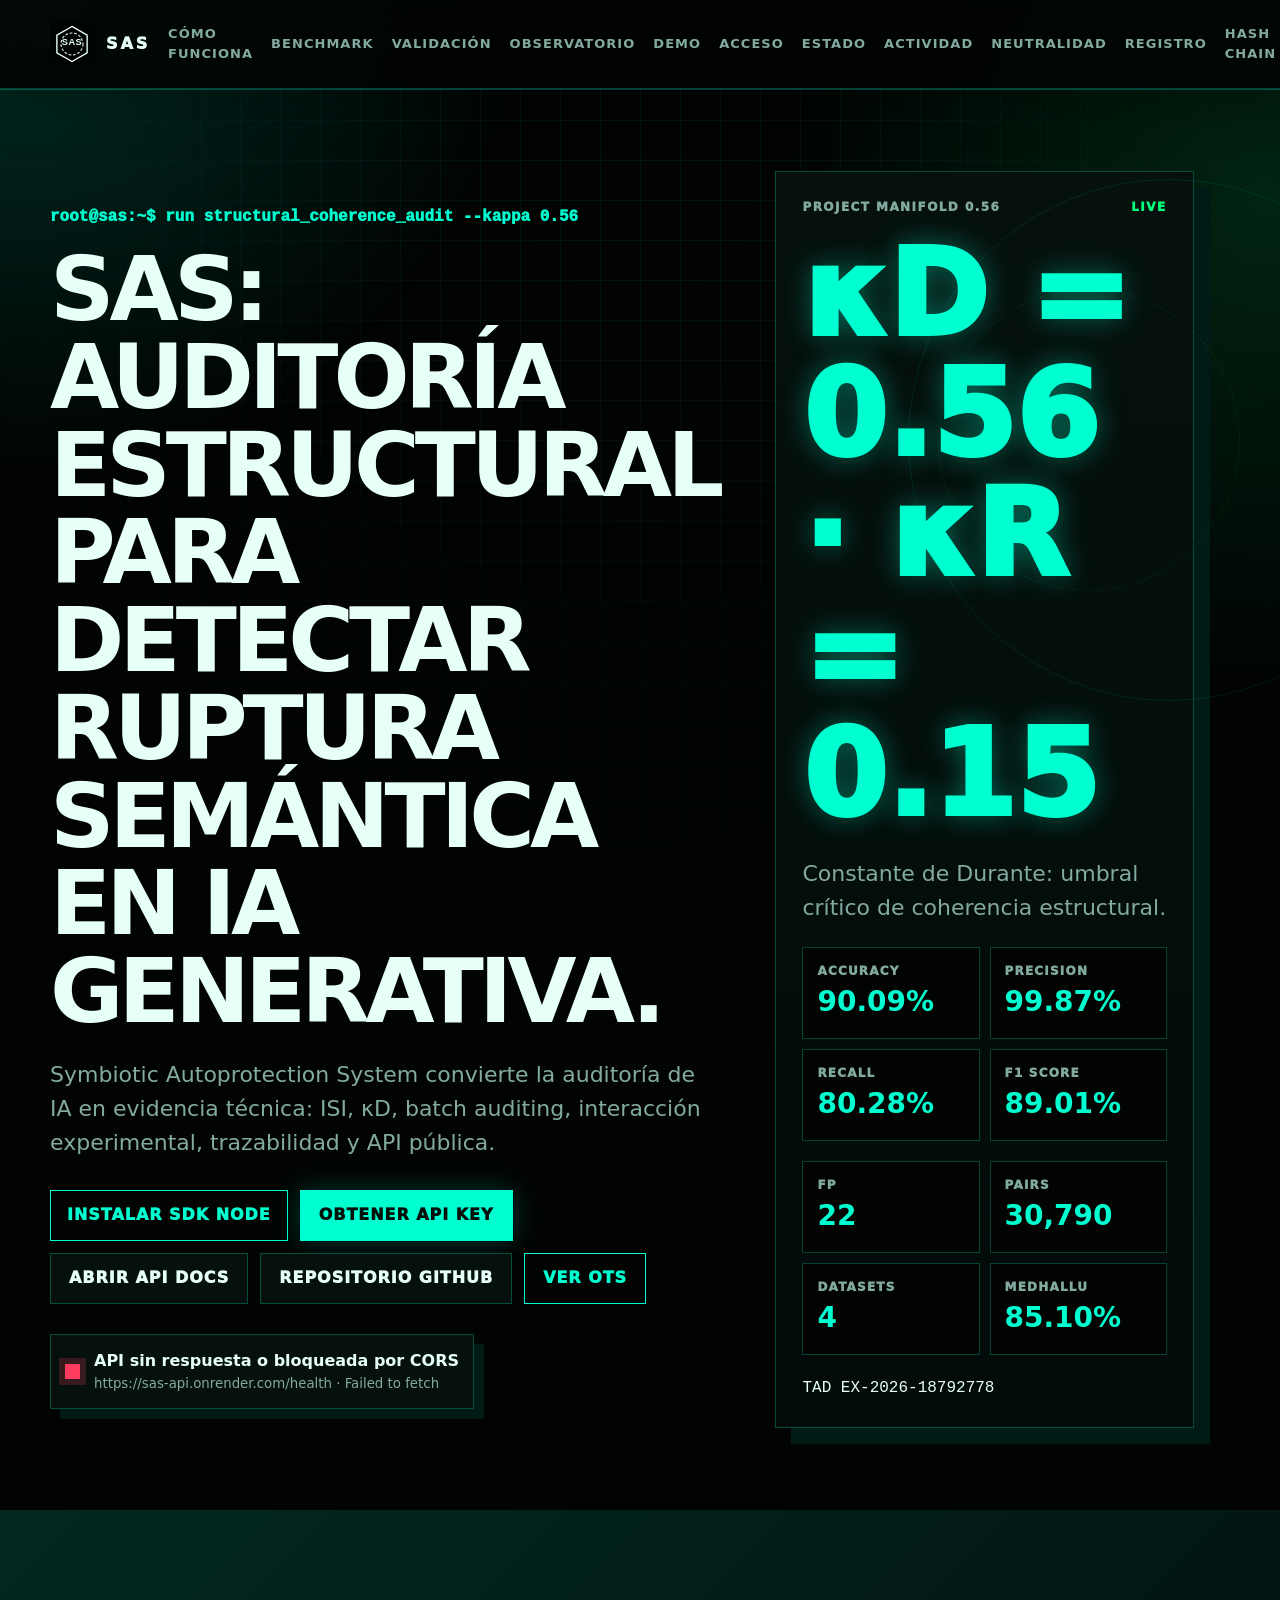
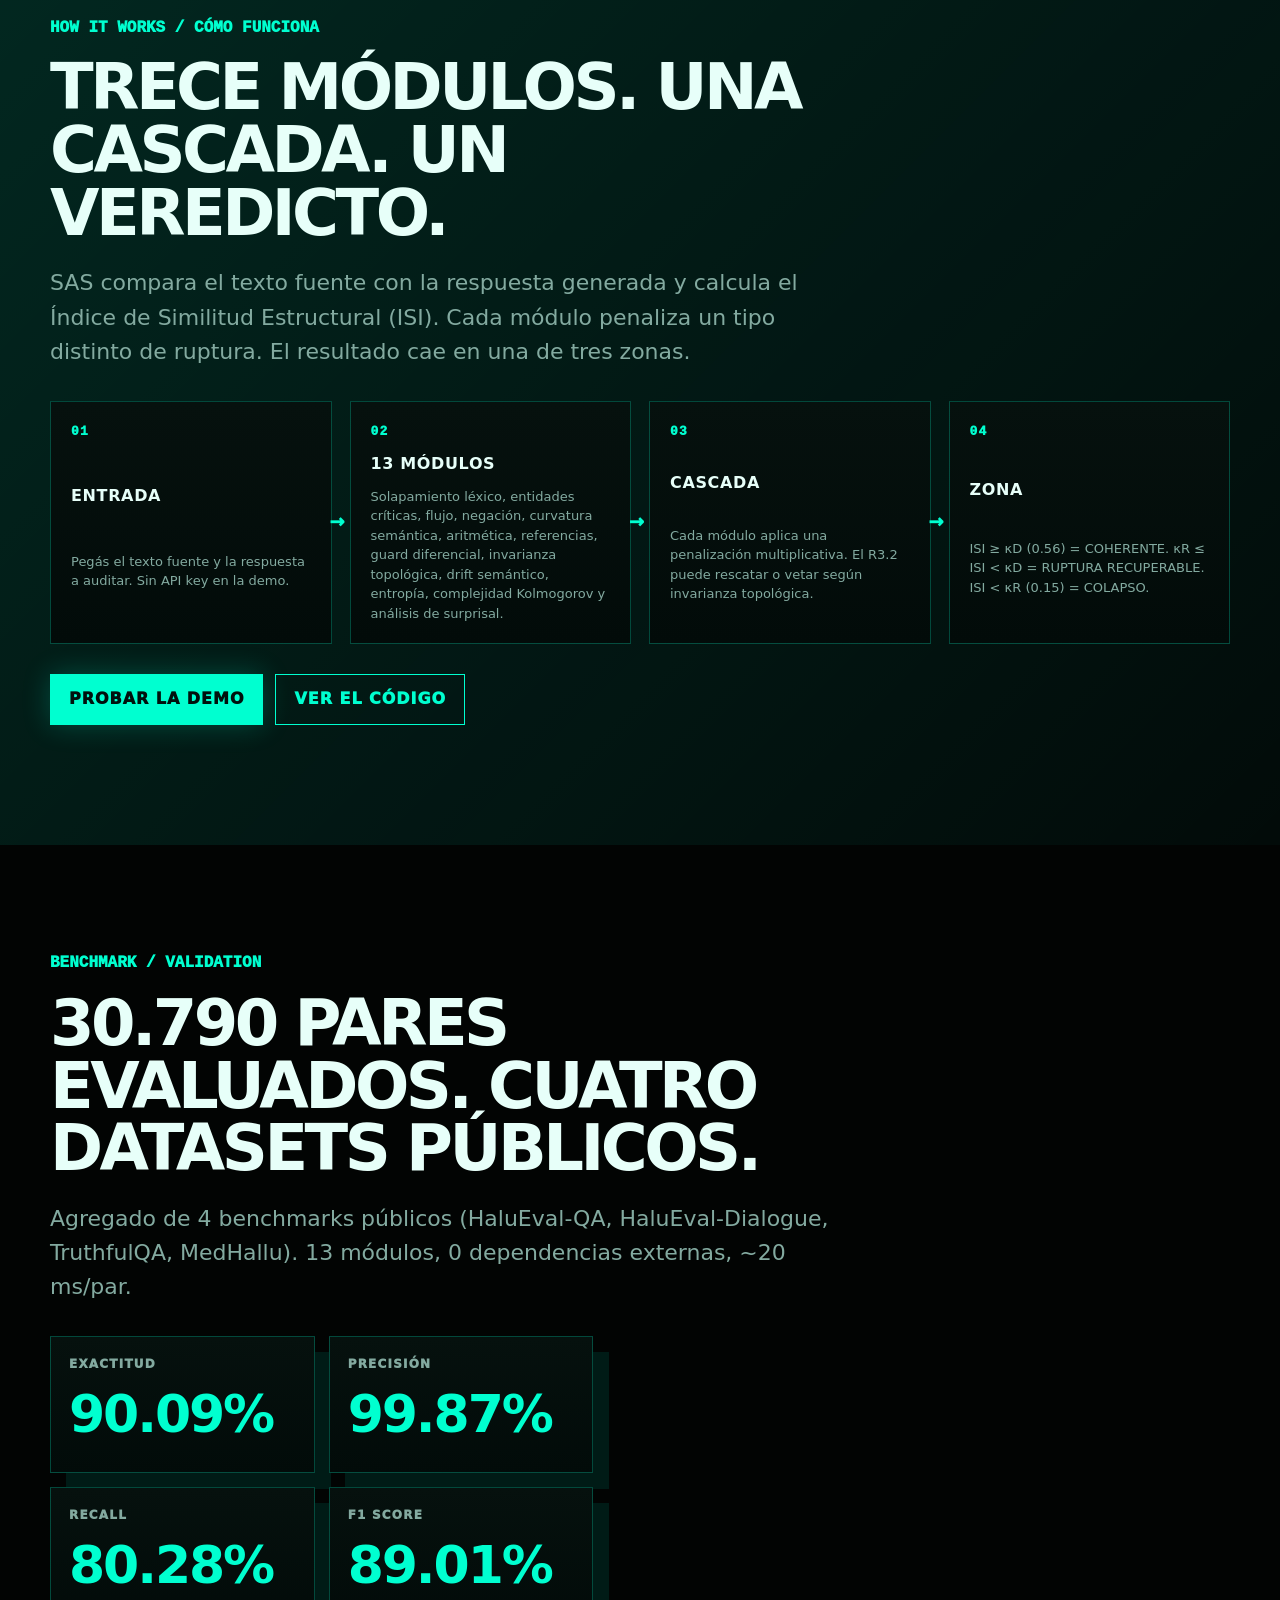
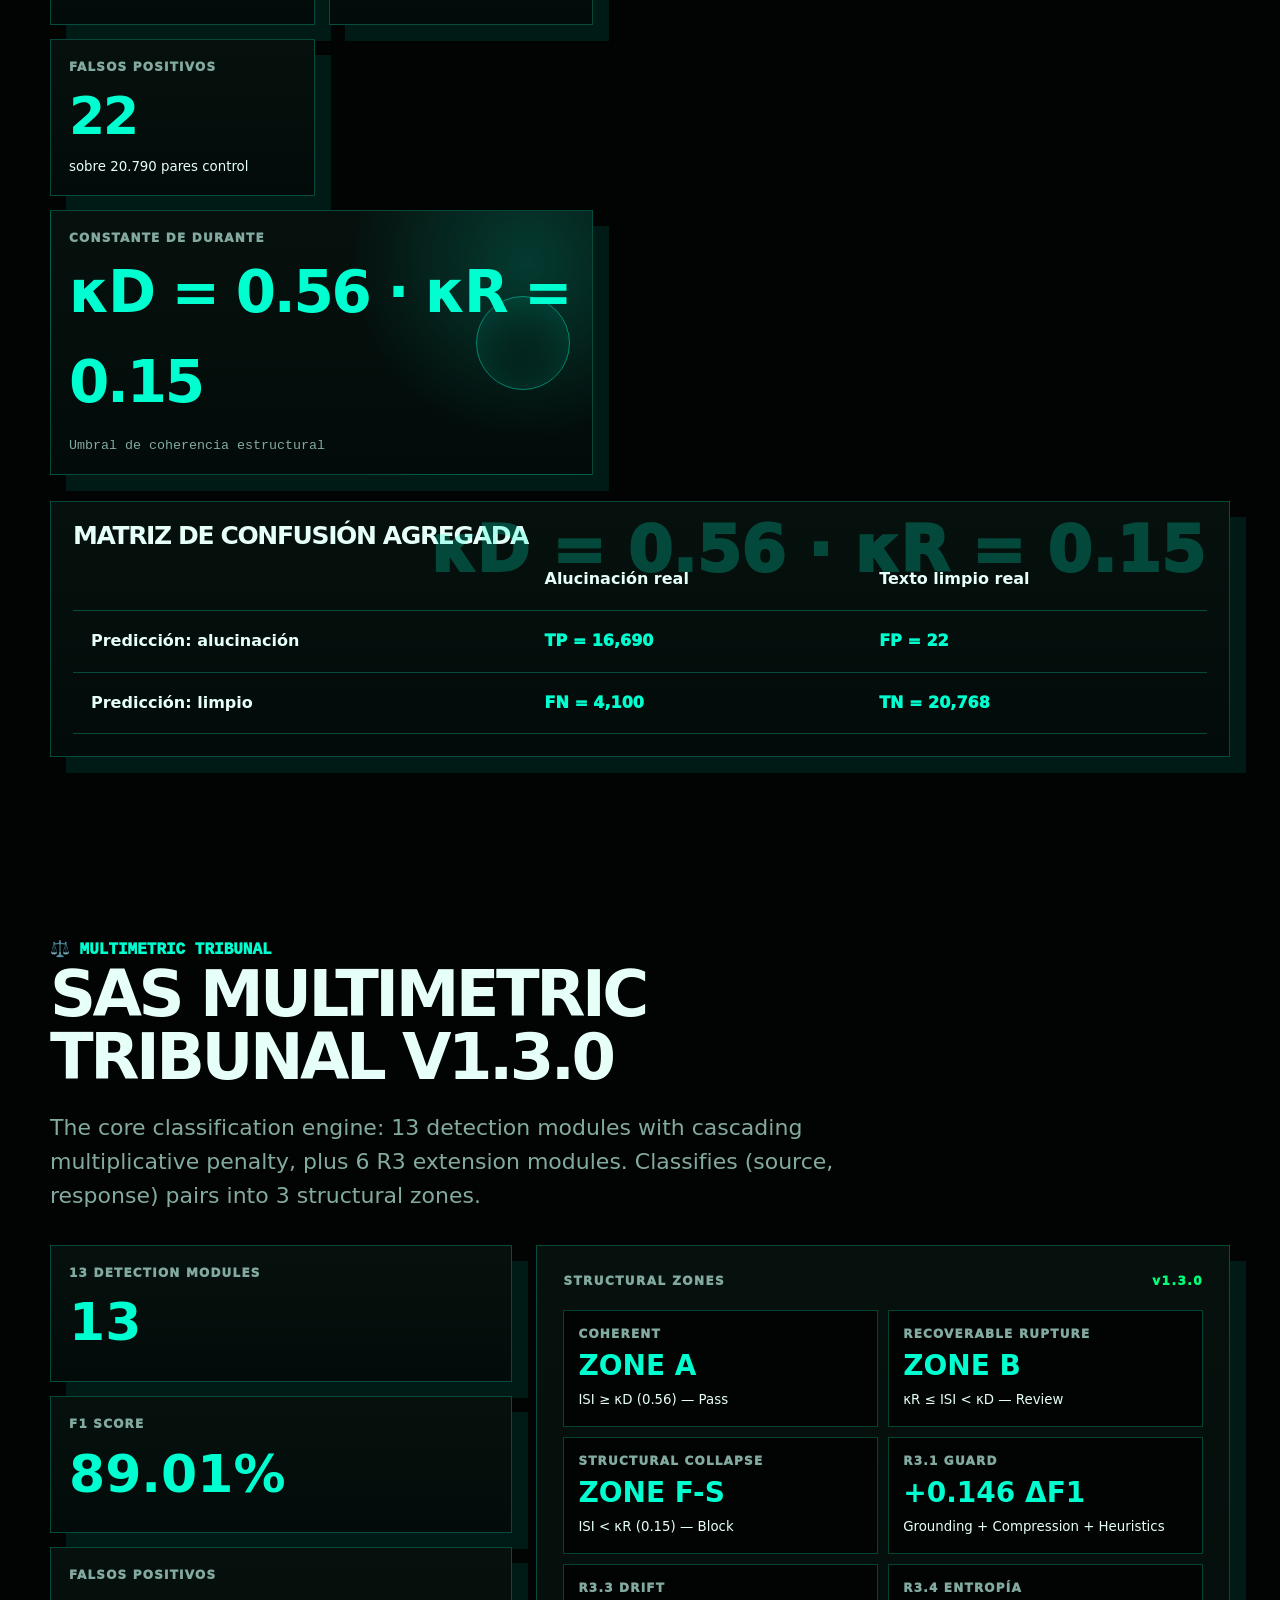
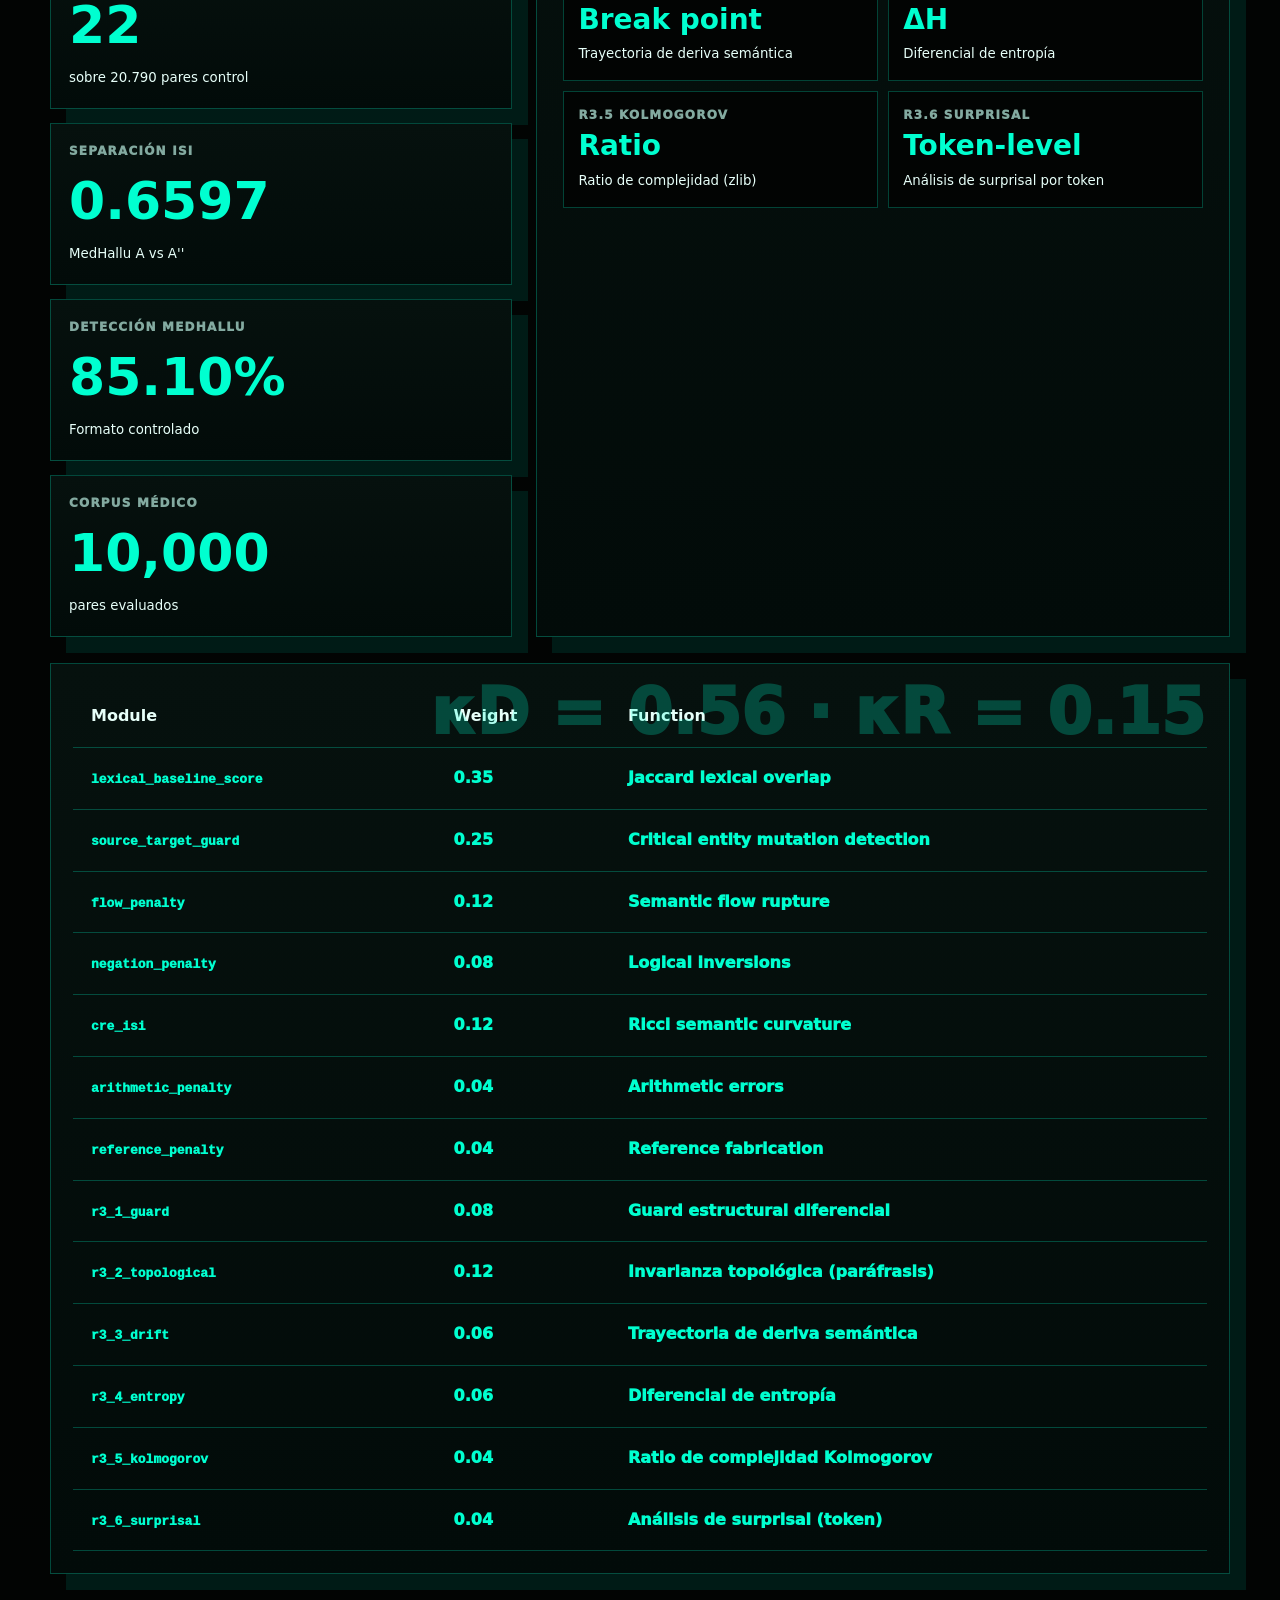
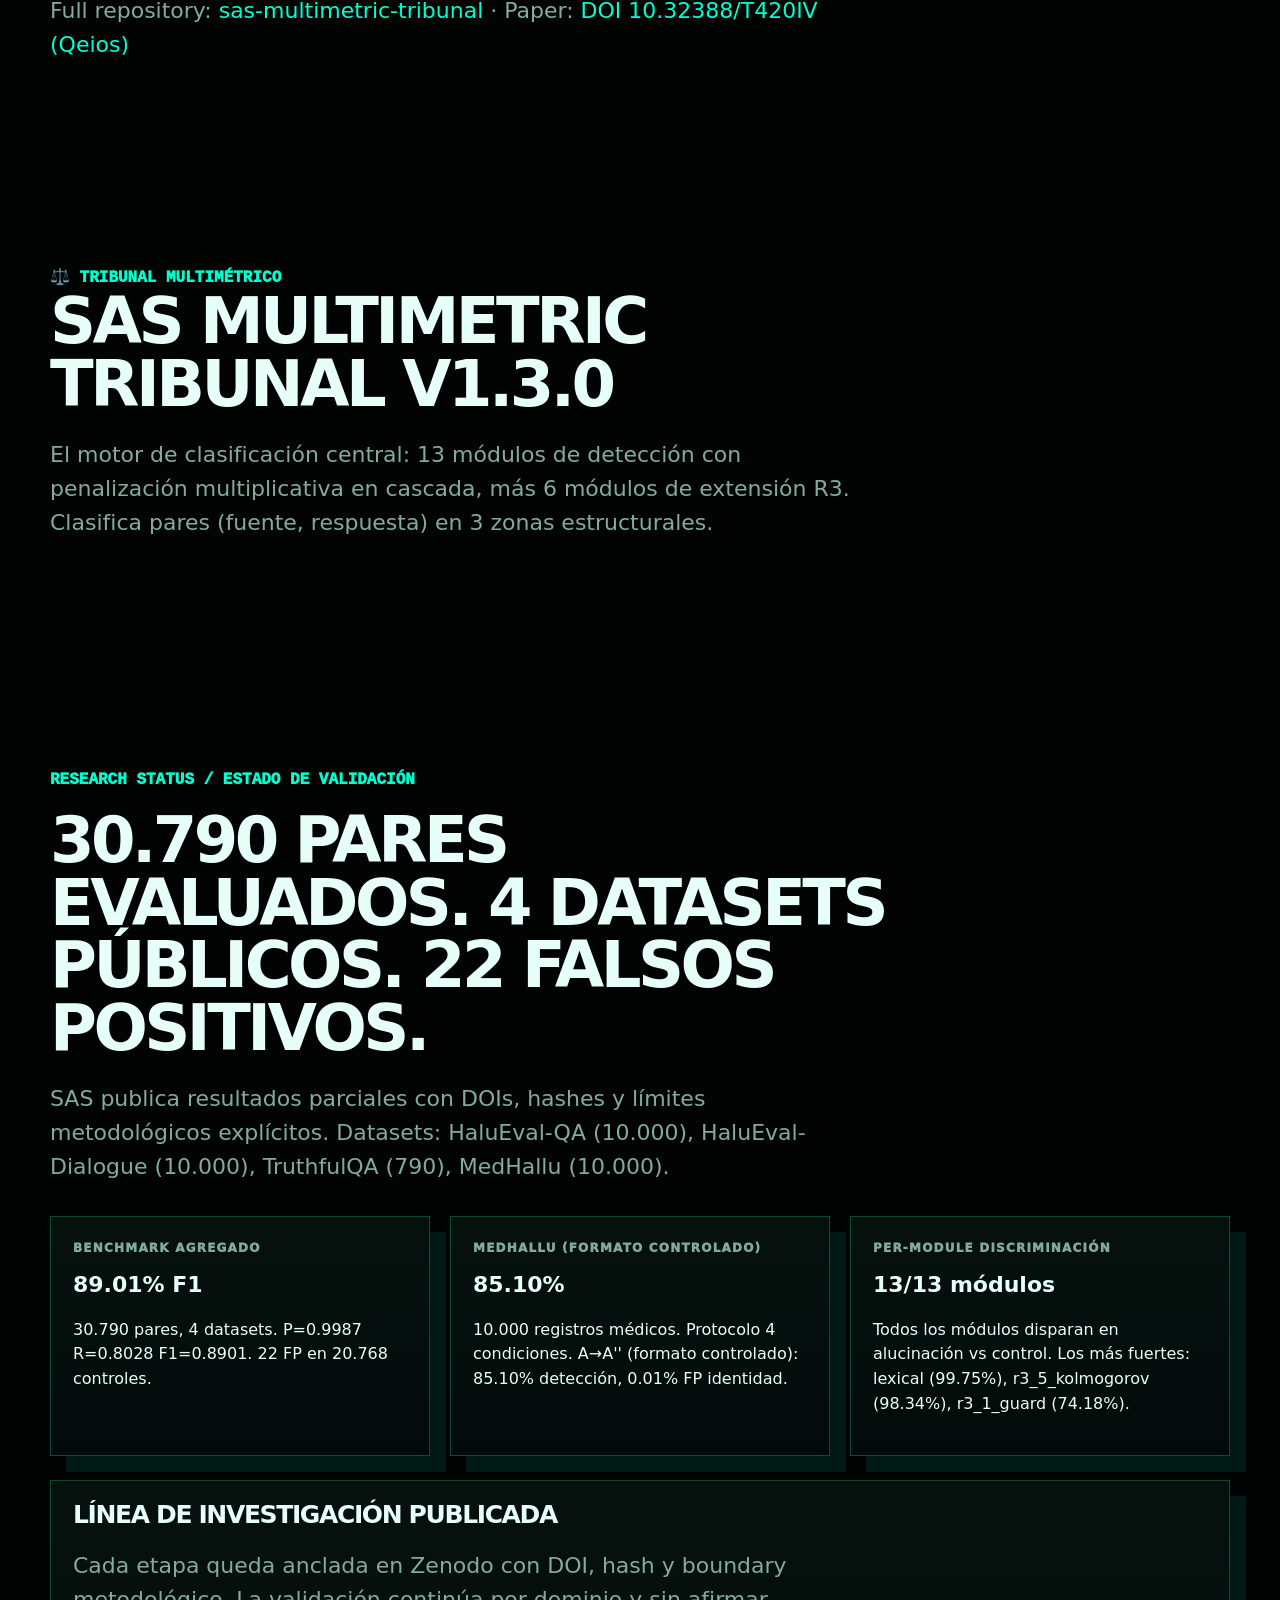
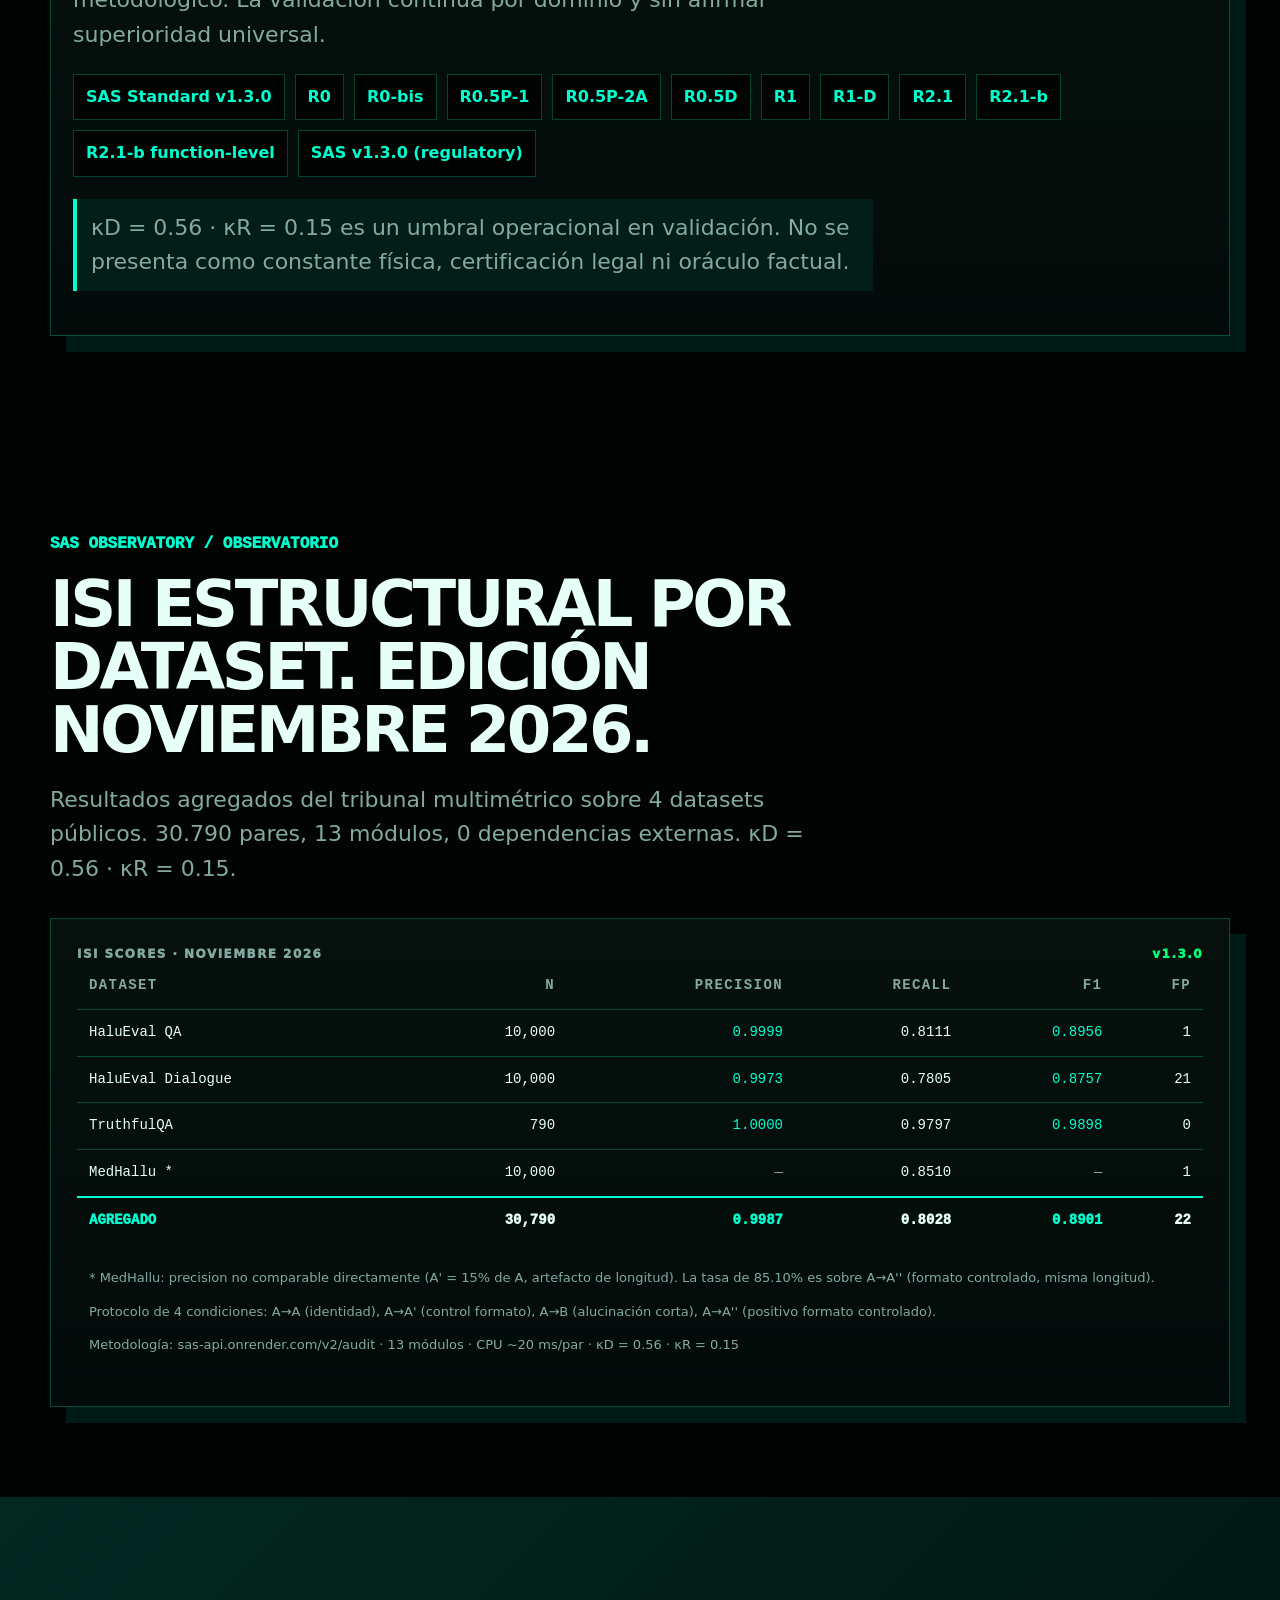
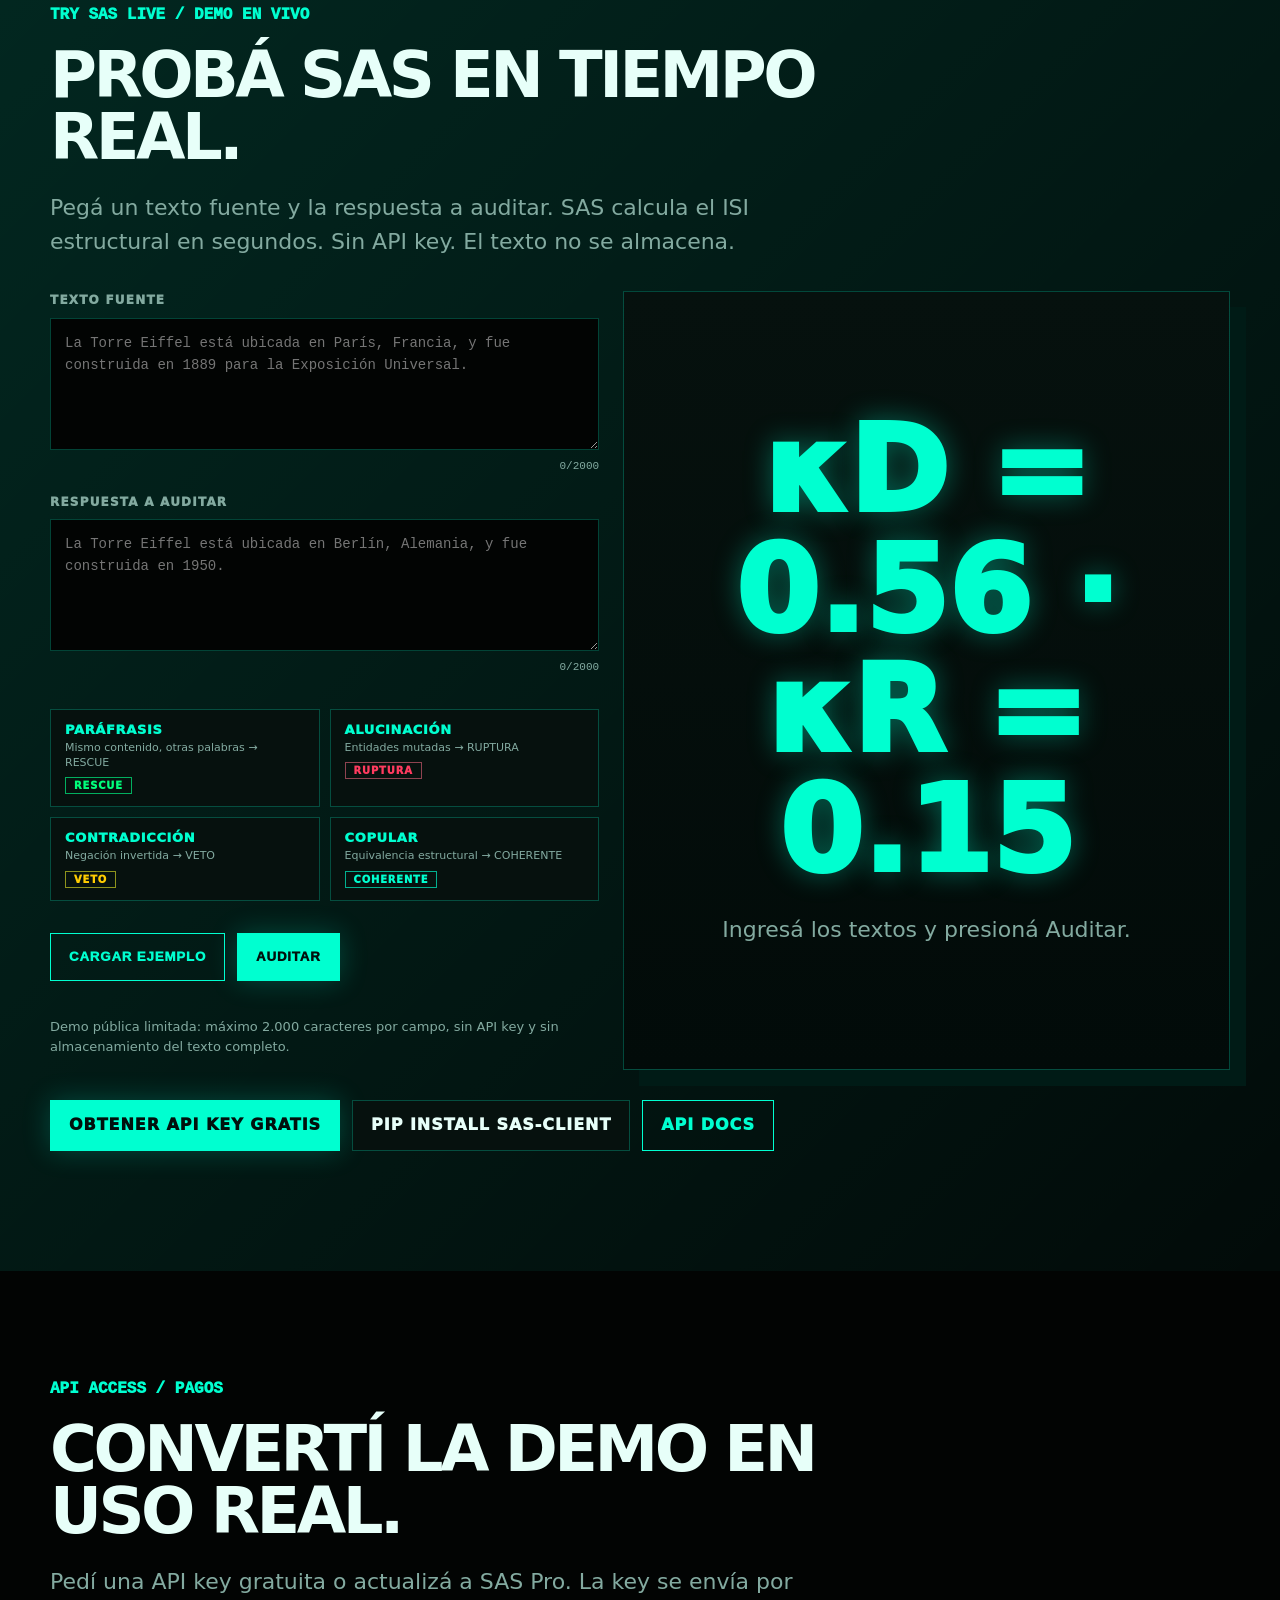
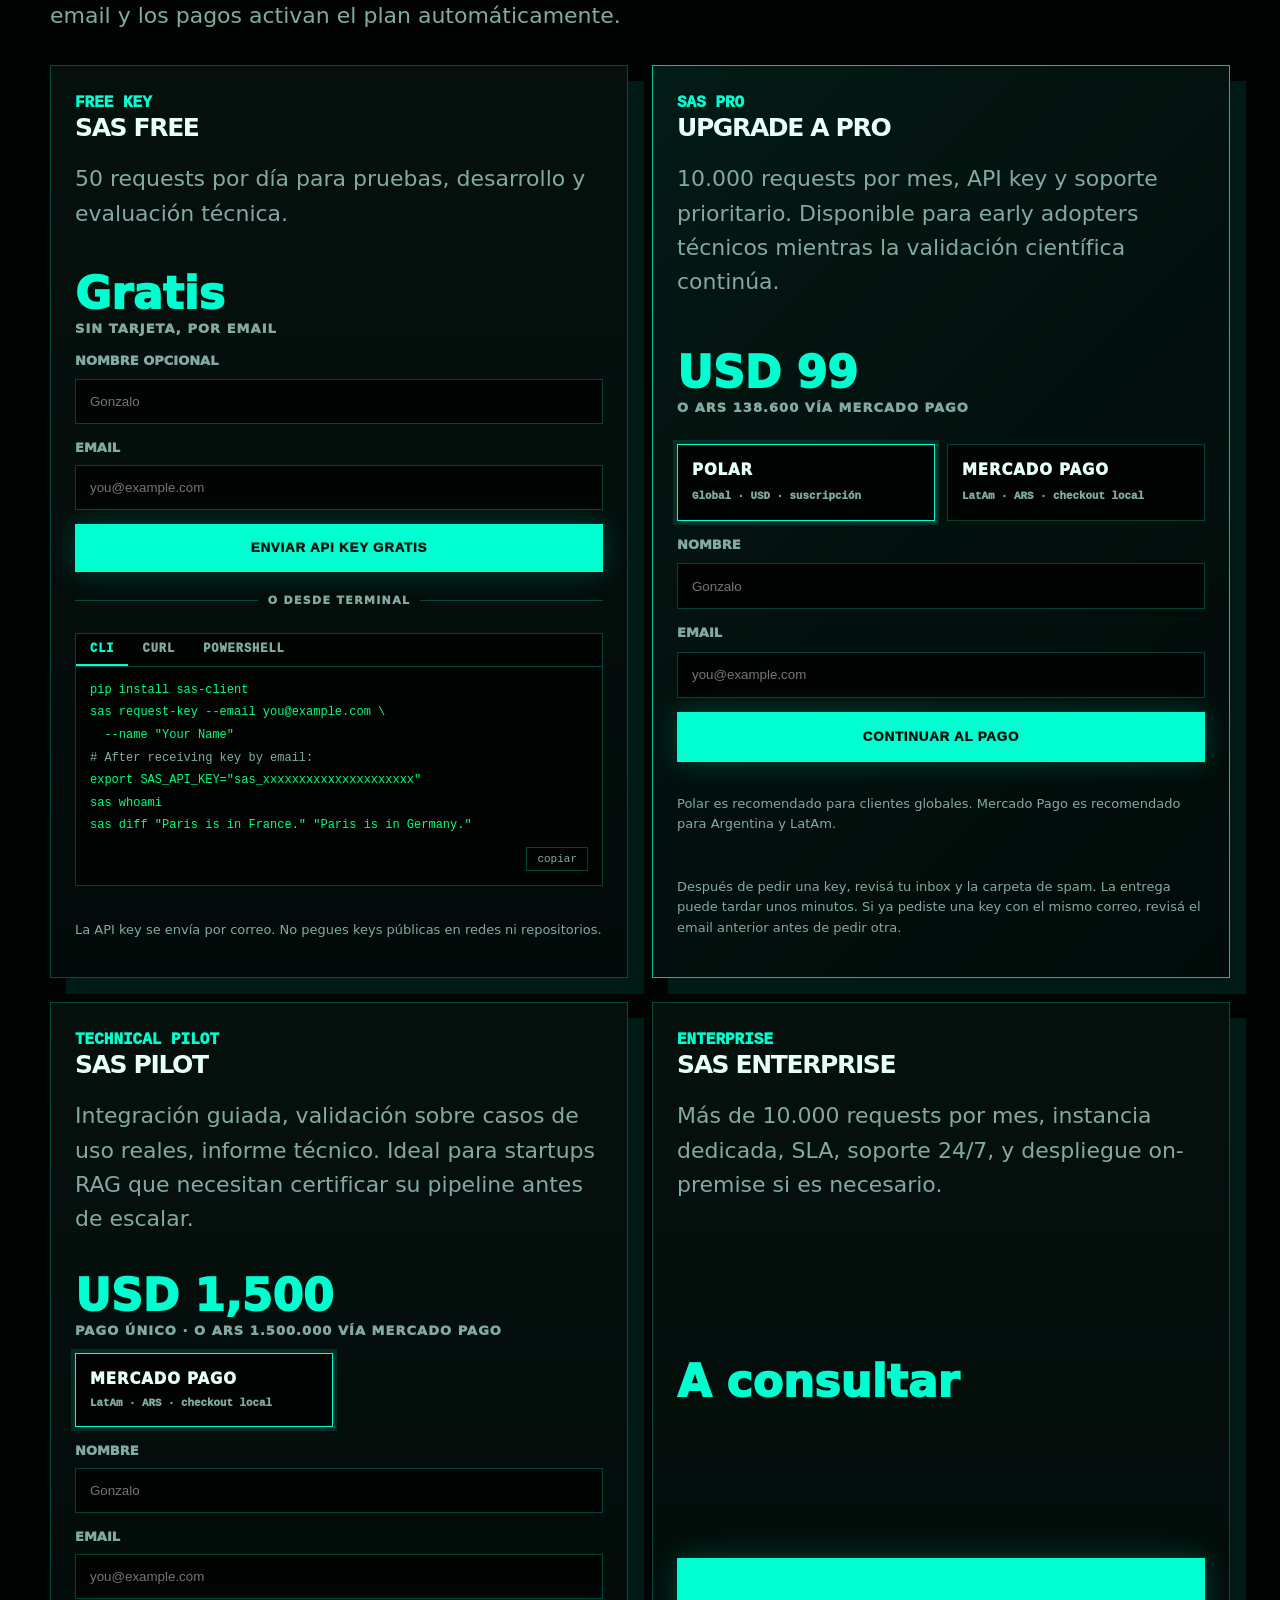
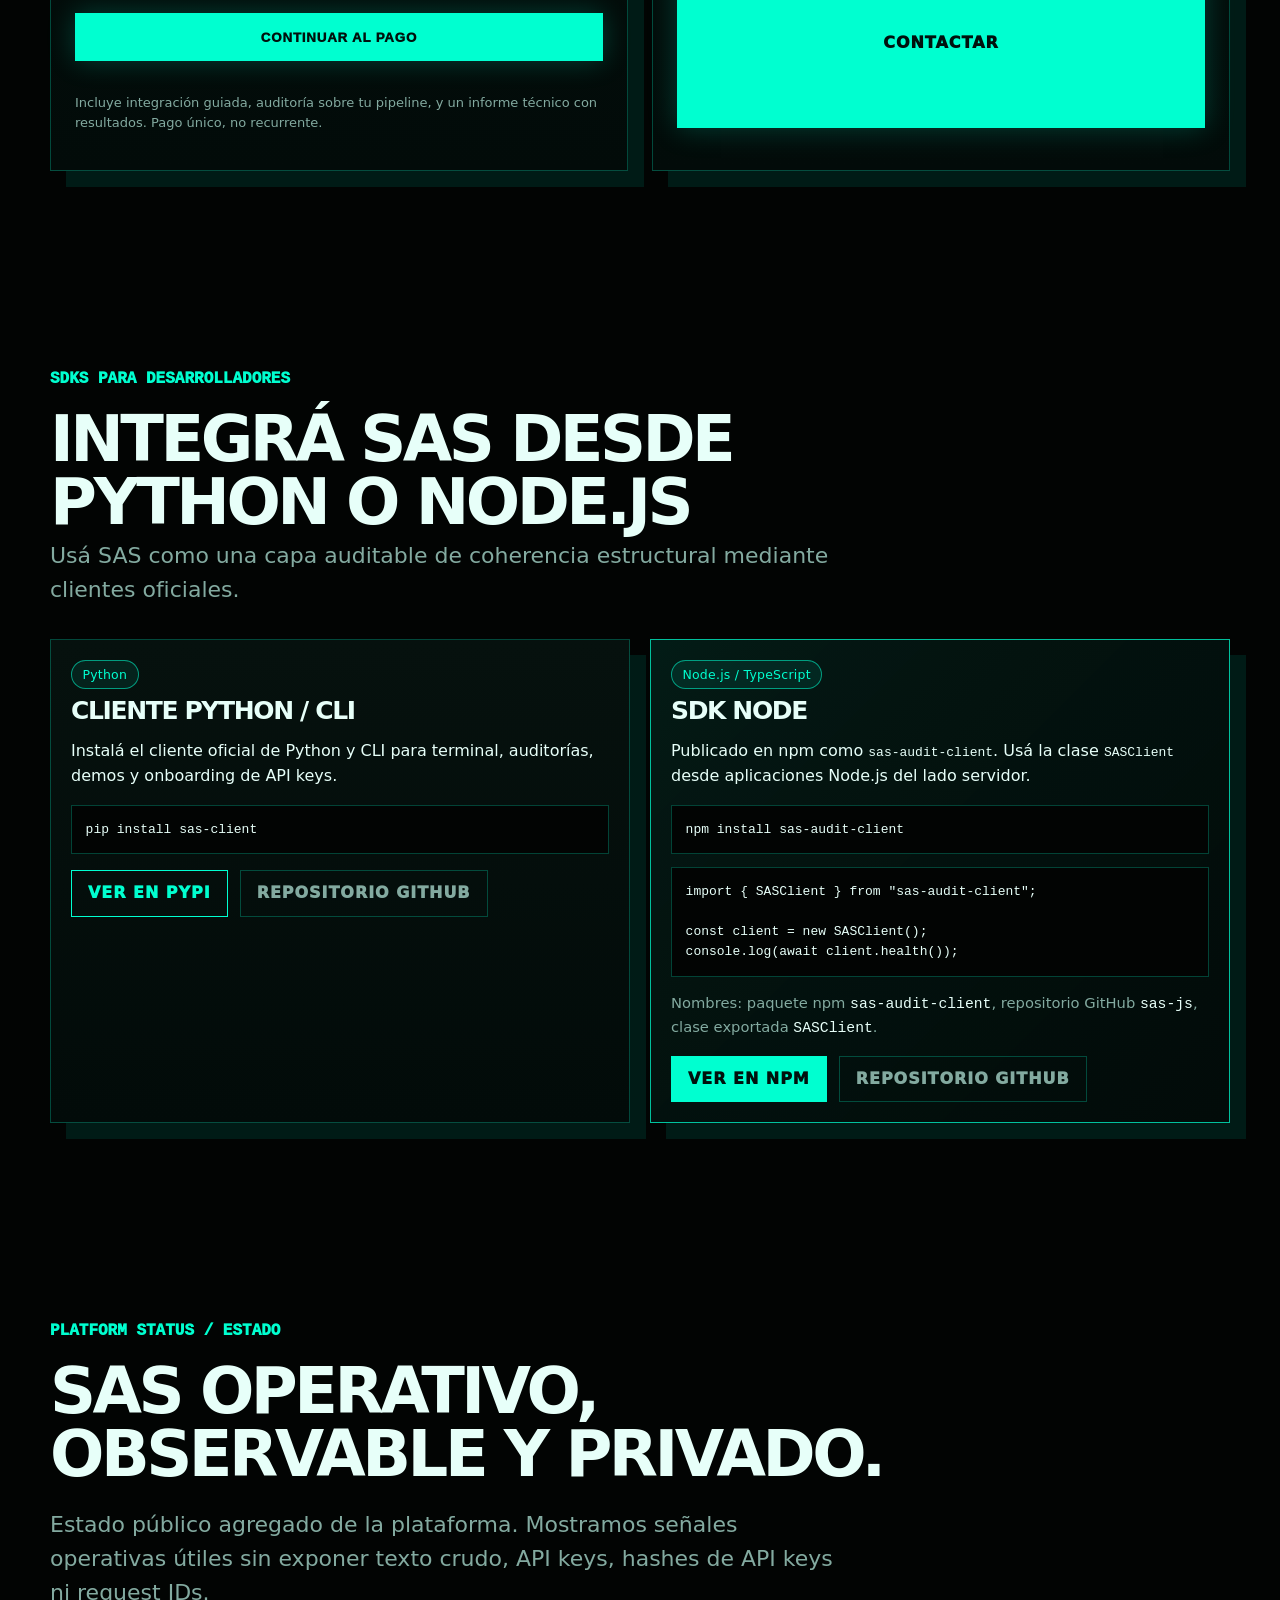
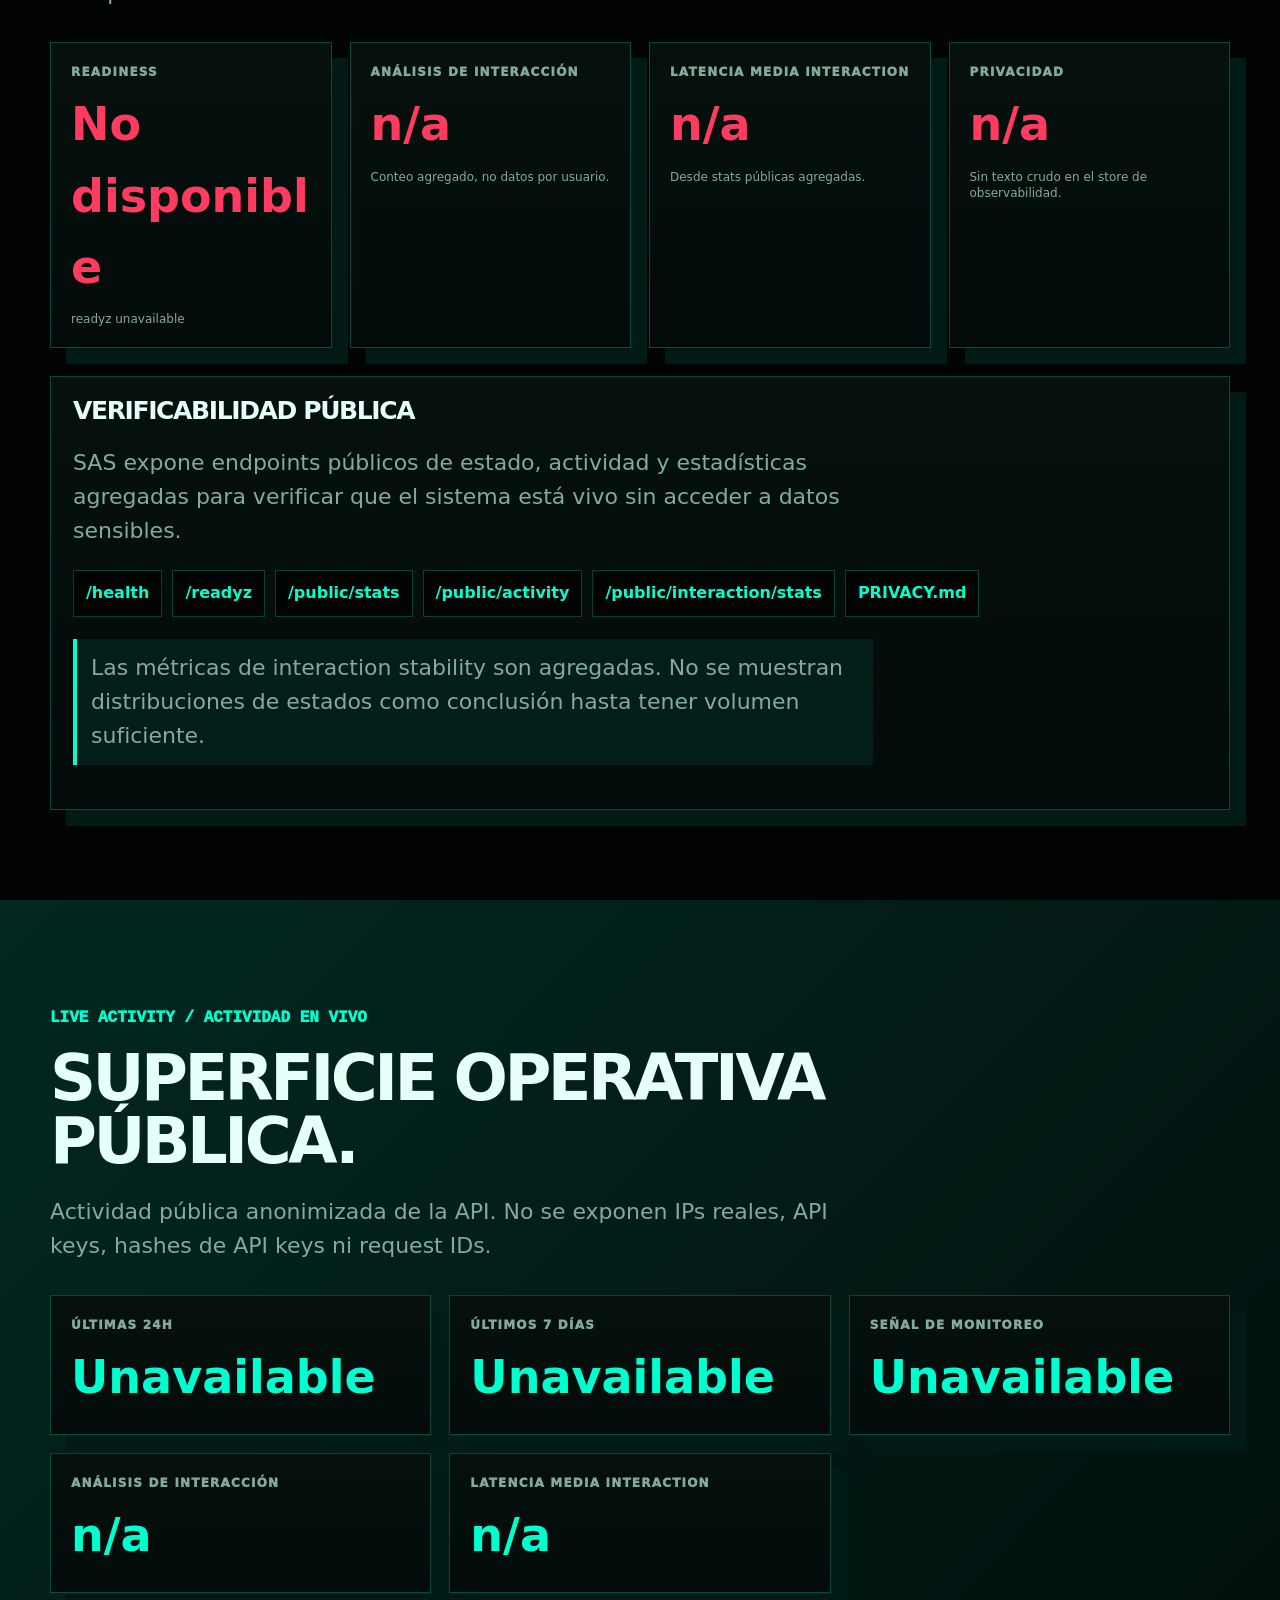
==== commit 17281426: "fix: complete i18n for all hardcoded labels, update OTS proof with v1.3.0 hashes and DOI, re-stamp O" ====
--- a/index.html
+++ b/index.html
@@ -303,7 +303,7 @@
 <div class="actions reveal"><a class="action primary" href="#demo" data-i18n="how_cta">Probar la demo</a><a class="action line" href="https://github.com/Leesintheblindmonk1999/SAS-API" target="_blank" rel="noopener" data-i18n="how_repo">Ver el código</a></div>
 </div></section>
 
-<section id="benchmark" class="section"><div class="container"><div class="head reveal"><p class="kicker">BENCHMARK / VALIDATION</p><h2 data-i18n="btitle">30.790 pares evaluados. Cuatro datasets públicos.</h2><p class="section-text" data-i18n="btext">Agregado de 4 benchmarks públicos (HaluEval-QA, HaluEval-Dialogue, TruthfulQA, MedHallu). 13 módulos, 0 dependencias externas, ~20 ms/par.</p></div><div class="bench-grid bench-grid-balanced"><div class="metrics metrics-balanced reveal"><article class="metric"><span>Accuracy</span><strong>90.09%</strong></article><article class="metric"><span>Precision</span><strong>99.87%</strong></article><article class="metric"><span>Recall</span><strong>80.28%</strong></article><article class="metric"><span>F1 Score</span><strong>89.01%</strong></article><article class="metric"><span>False Positives</span><strong>22</strong><small>sobre 20.790 pares control</small></article><article class="metric kappa-metric"><span>Durante Constant</span><strong>κD = 0.56 · κR = 0.15</strong><small>Structural coherence threshold</small></article></div></div><div class="matrix reveal"><h3 data-i18n="mtitle">Matriz de confusión agregada</h3><table><thead><tr><th></th><th data-i18n="ah">Alucinación real</th><th data-i18n="ac">Texto limpio real</th></tr></thead><tbody><tr><th data-i18n="ph">Predicción: alucinación</th><td>TP = 16,690</td><td>FP = 22</td></tr><tr><th data-i18n="pc">Predicción: limpio</th><td>FN = 4,100</td><td>TN = 20,768</td></tr></tbody></table></div></div></section>
+<section id="benchmark" class="section"><div class="container"><div class="head reveal"><p class="kicker">BENCHMARK / VALIDATION</p><h2 data-i18n="btitle">30.790 pares evaluados. Cuatro datasets públicos.</h2><p class="section-text" data-i18n="btext">Agregado de 4 benchmarks públicos (HaluEval-QA, HaluEval-Dialogue, TruthfulQA, MedHallu). 13 módulos, 0 dependencias externas, ~20 ms/par.</p></div><div class="bench-grid bench-grid-balanced"><div class="metrics metrics-balanced reveal"><article class="metric"><span data-i18n="bench_acc">Exactitud</span><strong>90.09%</strong></article><article class="metric"><span data-i18n="bench_prec">Precisión</span><strong>99.87%</strong></article><article class="metric"><span data-i18n="bench_rec">Recall</span><strong>80.28%</strong></article><article class="metric"><span data-i18n="bench_f1">F1 Score</span><strong>89.01%</strong></article><article class="metric"><span data-i18n="bench_fp">Falsos Positivos</span><strong>22</strong><small data-i18n="bench_fp_small">sobre 20.790 pares control</small></article><article class="metric kappa-metric"><span data-i18n="bench_kappa">Constante de Durante</span><strong>κD = 0.56 · κR = 0.15</strong><small data-i18n="bench_kappa_desc">Umbral de coherencia estructural</small></article></div></div><div class="matrix reveal"><h3 data-i18n="mtitle">Matriz de confusión agregada</h3><table><thead><tr><th></th><th data-i18n="ah">Alucinación real</th><th data-i18n="ac">Texto limpio real</th></tr></thead><tbody><tr><th data-i18n="ph">Predicción: alucinación</th><td>TP = 16,690</td><td>FP = 22</td></tr><tr><th data-i18n="pc">Predicción: limpio</th><td>FN = 4,100</td><td>TN = 20,768</td></tr></tbody></table></div></div></section>
 
 <!-- Validation status section -->
 
@@ -319,10 +319,10 @@
 <div class="metrics">
 <div class="metric"><span data-i18n="m_modules">13 DETECTION MODULES</span><strong data-i18n="m_modules_val">13</strong></div>
 <div class="metric"><span data-i18n="m_f1">F1 SCORE</span><strong>89.01%</strong></div>
-<div class="metric"><span>FALSE POSITIVES</span><strong>22</strong><small>sobre 20.790 pares control</small></div>
-<div class="metric"><span>ISI SEPARATION</span><strong>0.6597</strong><small>MedHallu A vs A''</small></div>
-<div class="metric"><span>MEDHALLU DETECTION</span><strong>85.10%</strong><small>Formato controlado</small></div>
-<div class="metric"><span>MEDICAL CORPUS</span><strong>10,000</strong><small>pares evaluados</small></div>
+<div class="metric"><span data-i18n="trib_fp">FALSOS POSITIVOS</span><strong>22</strong><small data-i18n="trib_fp_small">sobre 20.790 pares control</small></div>
+<div class="metric"><span data-i18n="trib_isi_sep">SEPARACIÓN ISI</span><strong>0.6597</strong><small data-i18n="trib_isi_sep_desc">MedHallu A vs A''</small></div>
+<div class="metric"><span data-i18n="trib_medhallu_det">DETECCIÓN MEDHALLU</span><strong>85.10%</strong><small data-i18n="trib_medhallu_desc">Formato controlado</small></div>
+<div class="metric"><span data-i18n="trib_corpus">CORPUS MÉDICO</span><strong>10,000</strong><small data-i18n="trib_corpus_desc">pares evaluados</small></div>
 </div>
 <div class="panel">
 <div class="panel-top"><span data-i18n="tribunal_zones">STRUCTURAL ZONES</span><span class="live">v1.3.0</span></div>
@@ -741,7 +741,7 @@
 <input type="text" name="_honey" style="display:none" tabindex="-1" autocomplete="off"><label><span data-i18n="name">Nombre</span><input name="name" required autocomplete="name"></label><label><span>Email</span><input name="email" type="email" required autocomplete="email"></label><label><span data-i18n="msg">Mensaje</span><textarea name="message" rows="5" required></textarea></label><button class="action primary" type="submit" data-i18n="send">Enviar mensaje</button><p class="section-text" data-i18n="note">El mensaje será enviado a duranteg2@gmail.com mediante FormSubmit.</p></form></div></section>
 </main>
 
-<footer class="footer"><div class="container footer-grid"><p><strong>SAS</strong> · κD = 0.56 · κR = 0.15 · TAD EX-2026-18792778 · DOI 10.5281/zenodo.23917127 · Qeios 10.32388/T420IV</p><div class="footer-links"><a href="https://github.com/Leesintheblindmonk1999/SAS" target="_blank" rel="noopener">GitHub</a><a href="https://sas-api.onrender.com" target="_blank" rel="noopener">API</a><a href="https://doi.org/10.5281/zenodo.23917127" target="_blank" rel="noopener">Zenodo</a><a href="https://www.qeios.com/read/T420IV" target="_blank" rel="noopener">Qeios</a></div></div></footer>
+<footer class="footer"><div class="container footer-grid"><p><strong>SAS</strong> · κD = 0.56 · κR = 0.15 · TAD EX-2026-18792778 · DOI 10.5281/zenodo.23917127 · Qeios 10.32388/T420IV</p><div class="footer-links"><a href="https://github.com/Leesintheblindmonk1999/SAS" target="_blank" rel="noopener" data-i18n="footer_github">GitHub</a><a href="https://sas-api.onrender.com" target="_blank" rel="noopener" data-i18n="footer_api">API</a><a href="https://doi.org/10.5281/zenodo.23917127" target="_blank" rel="noopener" data-i18n="footer_zenodo">Zenodo</a><a href="https://www.qeios.com/read/T420IV" target="_blank" rel="noopener" data-i18n="footer_qeios">Qeios</a></div></div></footer>
 
 <script>
 const API_URL="https://sas-api.onrender.com/health";
@@ -755,8 +755,8 @@
 Object.assign(dict.es,{nav_access:"Acceso",hero_get_key:"Obtener API key",access_title:"Convertí la demo en uso real.",access_text:"Pedí una API key gratuita o actualizá a SAS Pro. La key se envía por email y los pagos activan el plan automáticamente.",free_title:"SAS Free",free_text:"50 requests por día para pruebas, desarrollo y evaluación técnica.",free_price_note:"sin tarjeta, por email",free_name:"Nombre opcional",name_placeholder:"Gonzalo",free_button:"Enviar API key gratis",free_or_cli:"o desde terminal",copy_btn:"copiar",free_note:"La API key se envía por correo. No pegues keys públicas en redes ni repositorios.",pro_title:"Upgrade a Pro",pro_text:"10.000 requests por mes, API key y soporte prioritario. Disponible para early adopters técnicos mientras la validación científica continúa.",pro_price_note:"o ARS 138.600 vía Mercado Pago",provider_polar:"Global · USD · suscripción",provider_mp:"LatAm · ARS · checkout local",billing_name:"Nombre",checkout_button:"Continuar al pago",pro_note:"Polar es recomendado para clientes globales. Mercado Pago es recomendado para Argentina y LatAm.",key_sent:"API key enviada. Revisá tu correo y spam.",key_rate:"Ya pediste una key hoy. Revisá tu correo o intentá mañana.",key_error:"No se pudo solicitar la key ahora.",checkout_redirecting:"Checkout creado. Redirigiendo al pago...",checkout_error:"No se pudo crear el checkout.",checkout_success:"Checkout completado. Si el pago fue aprobado, tu plan será actualizado automáticamente.",checkout_cancel:"Checkout cancelado. Podés volver a intentarlo cuando quieras.",checkout_pending:"Pago pendiente. Mercado Pago avisará cuando se apruebe.",checkout_failure:"Pago rechazado o fallido. Probá de nuevo o contactá soporte.",platform_title:"SAS operativo, observable y privado.",platform_text:"Estado público agregado de la plataforma. Mostramos señales operativas útiles sin exponer texto crudo, API keys, hashes de API keys ni request IDs.",platform_readyz:"Readiness",platform_interaction_total:"Análisis de interacción",platform_interaction_note:"Conteo agregado, no datos por usuario.",platform_latency:"Latencia media interaction",platform_latency_note:"Desde stats públicas agregadas.",platform_privacy:"Privacidad",platform_privacy_note:"Sin texto crudo en el store de observabilidad.",platform_links_title:"Verificabilidad pública",platform_links_text:"SAS expone endpoints públicos de estado, actividad y estadísticas agregadas para verificar que el sistema está vivo sin acceder a datos sensibles.",platform_low_volume_note:"Las métricas de interaction stability son agregadas. No se muestran distribuciones de estados como conclusión hasta tener volumen suficiente.",platform_unavailable:"No disponible",platform_ready:"ready",platform_degraded:"degraded",platform_private:"sin texto crudo",benchmark_limit_note:"Resultados sobre 4 datasets públicos (HaluEval-QA, HaluEval-Dialogue, TruthfulQA, MedHallu). 30.790 pares totales. No representan validación universal ni rendimiento garantizado en otros dominios.",key_accepted:"Solicitud recibida. Si el envío no se confirma, revisá correos previos, spam o contactá soporte.",key_existing:"Solicitud recibida. Si ese correo ya tenía una key, revisá correos anteriores o intentá mañana.",sending:"Enviando..."});
 Object.assign(dict.en,{nav_access:"Access",hero_get_key:"Get API key",access_title:"Turn the demo into real usage.",access_text:"Request a free API key or upgrade to SAS Pro. The key is sent by email and payments activate the plan automatically.",free_title:"SAS Free",free_text:"50 requests per day for testing, development, and technical evaluation.",free_price_note:"no card, email delivery",free_name:"Optional name",name_placeholder:"Your Name",free_button:"Send free API key",free_or_cli:"or from terminal",copy_btn:"copy",free_note:"The API key is sent by email. Do not publish keys in social posts or repositories.",pro_title:"Upgrade to Pro",pro_text:"10,000 requests per month, API key, and priority support. Available for technical early adopters while scientific validation continues.",pro_price_note:"or ARS 138,600 via Mercado Pago",provider_polar:"Global · USD · subscription",provider_mp:"LatAm · ARS · local checkout",billing_name:"Name",checkout_button:"Continue to payment",pro_note:"Polar is recommended for global customers. Mercado Pago is recommended for Argentina and LatAm.",key_sent:"API key sent. Check your inbox and spam folder.",key_rate:"You already requested a key today. Check your email or try again tomorrow.",key_error:"Could not request the key right now.",checkout_redirecting:"Checkout created. Redirecting to payment...",checkout_error:"Could not create checkout.",checkout_success:"Checkout completed. If the payment was approved, your plan will update automatically.",checkout_cancel:"Checkout canceled. You can try again anytime.",checkout_pending:"Payment pending. Mercado Pago will notify when it is approved.",checkout_failure:"Payment rejected or failed. Try again or contact support.",platform_title:"SAS is operational, observable, and private.",platform_text:"Public aggregate platform status. We show useful operational signals without exposing raw text, API keys, API-key hashes, or request IDs.",platform_readyz:"Readiness",platform_interaction_total:"Interaction analyses",platform_interaction_note:"Aggregate count, not user-level data.",platform_latency:"Avg interaction latency",platform_latency_note:"From public aggregate stats.",platform_privacy:"Privacy",platform_privacy_note:"No raw interaction text in the observability store.",platform_links_title:"Public verifiability",platform_links_text:"SAS exposes public status, activity, and aggregate stats endpoints so anyone can verify the system is alive without accessing sensitive data.",platform_low_volume_note:"Interaction stability metrics are aggregate. State distributions are not presented as conclusions until there is enough volume.",platform_unavailable:"Unavailable",platform_ready:"ready",platform_degraded:"degraded",platform_private:"no raw text",benchmark_limit_note:"Results on 4 public datasets (HaluEval-QA, HaluEval-Dialogue, TruthfulQA, MedHallu). 30,790 total pairs. Not universal validation or guaranteed performance in other domains.",key_accepted:"Request accepted. If delivery is not confirmed, check previous emails, spam, or contact support.",key_existing:"Request accepted. If that email already had a key, check previous emails or try again tomorrow.",sending:"Sending..."});
 
-Object.assign(dict.es,{nav_how:"Cómo funciona",nav_hashchain:"Hash chain",how_title:"Trece módulos. Una cascada. Un veredicto.",how_text:"SAS compara el texto fuente con la respuesta generada y calcula el Índice de Similitud Estructural (ISI). Cada módulo penaliza un tipo distinto de ruptura. El resultado cae en una de tres zonas.",how_s1_t:"Entrada",how_s1_d:"Pegás el texto fuente y la respuesta a auditar. Sin API key en la demo.",how_s2_t:"13 módulos",how_s2_d:"Solapamiento léxico, entidades críticas, flujo, negación, curvatura semántica, aritmética, referencias, guard diferencial, invarianza topológica, drift semántico, entropía, complejidad Kolmogorov y análisis de surprisal.",how_s3_t:"Cascada",how_s3_d:"Cada módulo aplica una penalización multiplicativa. El R3.2 puede rescatar o vetar según invarianza topológica.",how_s4_t:"Zona",how_s4_d:"ISI ≥ κD (0.56) = COHERENTE. κR ≤ ISI < κD = RUPTURA RECUPERABLE. ISI < κR (0.15) = COLAPSO.",how_cta:"Probar la demo",how_repo:"Ver el código",scn_paraphrase_t:"Paráfrasis",scn_paraphrase_d:"Mismo contenido, otras palabras → RESCUE",scn_rescue:"RESCUE",scn_hallucination_t:"Alucinación",scn_hallucination_d:"Entidades mutadas → RUPTURA",scn_rupture:"RUPTURA",scn_contradiction_t:"Contradicción",scn_contradiction_d:"Negación invertida → VETO",scn_veto:"VETO",scn_copular_t:"Copular",scn_copular_d:"Equivalencia estructural → COHERENTE",scn_coherent:"COHERENTE",hc_title:"Verificá la integridad del sistema.",hc_text:"Cada archivo del sistema tiene un SHA-256 individual. Los hashes se anidan en 6 niveles y se anclan a Bitcoin vía OpenTimestamps. Pegá un hash para verificarlo contra la cadena pública.",hc_verify_label:"Verificar un hash",hc_placeholder:"Pegá un SHA-256 (64 caracteres hex)...",hc_verify_btn:"Verificar",hc_note:"La verificación compara contra los hashes publicados en el repositorio. Para verificación criptográfica completa contra Bitcoin, usá ots verify con los archivos .ots del repo.",hc_levels_label:"Cadena de 6 niveles",hc_l1:"108 archivos .py individuales",hc_l2:"12 módulos del tribunal concatenados",hc_l3:"app/main.py",hc_l4:"requirements.txt",hc_l5:"docker-compose.yml",hc_l6:"chain.txt (self-hash)",hc_repo_btn:"Ver hash_chain en GitHub",hc_ots_btn:"Prueba OTS",hc_ok:"Hash verificado: presente en la cadena pública.",hc_err:"Hash no encontrado en la cadena pública.",hc_invalid:"Formato inválido. Un SHA-256 tiene 64 caracteres hexadecimales.",hc_checking:"Verificando...",demo_r33_label:"R3.3 Drift",demo_r34_label:"R3.4 Entropía",demo_r35_label:"R3.5 Kolmogorov",demo_r36_label:"R3.6 Surprisal",zone_r33:"R3.3 DRIFT",zone_r33_desc:"Trayectoria de deriva semántica",zone_r34:"R3.4 ENTROPÍA",zone_r34_desc:"Diferencial de entropía",zone_r35:"R3.5 KOLMOGOROV",zone_r35_desc:"Ratio de complejidad (zlib)",zone_r36:"R3.6 SURPRISAL",zone_r36_desc:"Análisis de surprisal por token",mod_r31:"Guard estructural diferencial",mod_r32:"Invarianza topológica (paráfrasis)",mod_r33:"Trayectoria de deriva semántica",mod_r34:"Diferencial de entropía",mod_r35:"Ratio de complejidad Kolmogorov",mod_r36:"Análisis de surprisal (token)"})
-Object.assign(dict.en,{nav_how:"How it works",nav_hashchain:"Hash chain",how_title:"Thirteen modules. One cascade. One verdict.",how_text:"SAS compares the source text with the generated response and computes the Structural Similarity Index (ISI). Each module penalizes a different kind of rupture. The result falls into one of three zones.",how_s1_t:"Input",how_s1_d:"Paste the source text and the response to audit. No API key needed in the demo.",how_s2_t:"13 modules",how_s2_d:"Lexical overlap, critical entities, flow, negation, semantic curvature, arithmetic, references, differential guard, topological invariance, semantic drift, entropy, Kolmogorov complexity, and surprisal analysis.",how_s3_t:"Cascade",how_s3_d:"Each module applies a multiplicative penalty. R3.2 can rescue or veto based on topological invariance.",how_s4_t:"Zone",how_s4_d:"ISI ≥ κD (0.56) = COHERENT. κR ≤ ISI < κD = RECOVERABLE RUPTURE. ISI < κR (0.15) = COLLAPSE.",how_cta:"Try the demo",how_repo:"View the code",scn_paraphrase_t:"Paraphrase",scn_paraphrase_d:"Same content, different words → RESCUE",scn_rescue:"RESCUE",scn_hallucination_t:"Hallucination",scn_hallucination_d:"Mutated entities → RUPTURE",scn_rupture:"RUPTURE",scn_contradiction_t:"Contradiction",scn_contradiction_d:"Inverted negation → VETO",scn_veto:"VETO",scn_copular_t:"Copular",scn_copular_d:"Structural equivalence → COHERENT",scn_coherent:"COHERENT",hc_title:"Verify the integrity of the system.",hc_text:"Every file in the system has an individual SHA-256. The hashes are nested in 6 levels and anchored to Bitcoin via OpenTimestamps. Paste a hash to verify it against the public chain.",hc_verify_label:"Verify a hash",hc_placeholder:"Paste a SHA-256 (64 hex characters)...",hc_verify_btn:"Verify",hc_note:"Verification compares against the hashes published in the repository. For full cryptographic verification against Bitcoin, use ots verify with the .ots files in the repo.",hc_levels_label:"6-level chain",hc_l1:"108 individual .py files",hc_l2:"12 core modules concatenated",hc_l3:"app/main.py",hc_l4:"requirements.txt",hc_l5:"docker-compose.yml",hc_l6:"chain.txt (self-hash)",hc_repo_btn:"View hash_chain on GitHub",hc_ots_btn:"OTS proof",hc_ok:"Hash verified: present in the public chain.",hc_err:"Hash not found in the public chain.",hc_invalid:"Invalid format. A SHA-256 has 64 hexadecimal characters.",hc_checking:"Verifying...",demo_r33_label:"R3.3 Drift",demo_r34_label:"R3.4 Entropy",demo_r35_label:"R3.5 Kolmogorov",demo_r36_label:"R3.6 Surprisal",zone_r33:"R3.3 DRIFT",zone_r33_desc:"Semantic drift trajectory",zone_r34:"R3.4 ENTROPY",zone_r34_desc:"Entropy differential",zone_r35:"R3.5 KOLMOGOROV",zone_r35_desc:"Complexity ratio (zlib)",zone_r36:"R3.6 SURPRISAL",zone_r36_desc:"Per-token surprisal analysis",mod_r31:"Differential structural guard",mod_r32:"Topological invariance (paraphrase)",mod_r33:"Semantic drift trajectory",mod_r34:"Entropy differential",mod_r35:"Kolmogorov complexity ratio",mod_r36:"Surprisal analysis (token-level)"})
+Object.assign(dict.es,{nav_how:"Cómo funciona",nav_hashchain:"Hash chain",how_title:"Trece módulos. Una cascada. Un veredicto.",how_text:"SAS compara el texto fuente con la respuesta generada y calcula el Índice de Similitud Estructural (ISI). Cada módulo penaliza un tipo distinto de ruptura. El resultado cae en una de tres zonas.",how_s1_t:"Entrada",how_s1_d:"Pegás el texto fuente y la respuesta a auditar. Sin API key en la demo.",how_s2_t:"13 módulos",how_s2_d:"Solapamiento léxico, entidades críticas, flujo, negación, curvatura semántica, aritmética, referencias, guard diferencial, invarianza topológica, drift semántico, entropía, complejidad Kolmogorov y análisis de surprisal.",how_s3_t:"Cascada",how_s3_d:"Cada módulo aplica una penalización multiplicativa. El R3.2 puede rescatar o vetar según invarianza topológica.",how_s4_t:"Zona",how_s4_d:"ISI ≥ κD (0.56) = COHERENTE. κR ≤ ISI < κD = RUPTURA RECUPERABLE. ISI < κR (0.15) = COLAPSO.",how_cta:"Probar la demo",how_repo:"Ver el código",scn_paraphrase_t:"Paráfrasis",scn_paraphrase_d:"Mismo contenido, otras palabras → RESCUE",scn_rescue:"RESCUE",scn_hallucination_t:"Alucinación",scn_hallucination_d:"Entidades mutadas → RUPTURA",scn_rupture:"RUPTURA",scn_contradiction_t:"Contradicción",scn_contradiction_d:"Negación invertida → VETO",scn_veto:"VETO",scn_copular_t:"Copular",scn_copular_d:"Equivalencia estructural → COHERENTE",scn_coherent:"COHERENTE",hc_title:"Verificá la integridad del sistema.",hc_text:"Cada archivo del sistema tiene un SHA-256 individual. Los hashes se anidan en 6 niveles y se anclan a Bitcoin vía OpenTimestamps. Pegá un hash para verificarlo contra la cadena pública.",hc_verify_label:"Verificar un hash",hc_placeholder:"Pegá un SHA-256 (64 caracteres hex)...",hc_verify_btn:"Verificar",hc_note:"La verificación compara contra los hashes publicados en el repositorio. Para verificación criptográfica completa contra Bitcoin, usá ots verify con los archivos .ots del repo.",hc_levels_label:"Cadena de 6 niveles",hc_l1:"108 archivos .py individuales",hc_l2:"12 módulos del tribunal concatenados",hc_l3:"app/main.py",hc_l4:"requirements.txt",hc_l5:"docker-compose.yml",hc_l6:"chain.txt (self-hash)",hc_repo_btn:"Ver hash_chain en GitHub",hc_ots_btn:"Prueba OTS",hc_ok:"Hash verificado: presente en la cadena pública.",hc_err:"Hash no encontrado en la cadena pública.",hc_invalid:"Formato inválido. Un SHA-256 tiene 64 caracteres hexadecimales.",hc_checking:"Verificando...",hero_acc:"Exactitud",hero_prec:"Precisión",hero_rec:"Recall",hero_f1:"F1 Score",hero_fp:"FP",hero_pairs:"Pares",hero_datasets:"Datasets",hero_medhallu:"MedHallu",bench_acc:"Exactitud",bench_prec:"Precisión",bench_rec:"Recall",bench_f1:"F1 Score",bench_fp:"Falsos Positivos",bench_fp_small:"sobre 20.790 pares control",bench_kappa:"Constante de Durante",bench_kappa_desc:"Umbral de coherencia estructural",trib_fp:"FALSOS POSITIVOS",trib_fp_small:"sobre 20.790 pares control",trib_isi_sep:"SEPARACIÓN ISI",trib_isi_sep_desc:"MedHallu A vs A''",trib_medhallu_det:"DETECCIÓN MEDHALLU",trib_medhallu_desc:"Formato controlado",trib_corpus:"CORPUS MÉDICO",trib_corpus_desc:"pares evaluados",footer_github:"GitHub",footer_api:"API",footer_zenodo:"Zenodo",footer_qeios:"Qeios",demo_r33_label:"R3.3 Drift",demo_r34_label:"R3.4 Entropía",demo_r35_label:"R3.5 Kolmogorov",demo_r36_label:"R3.6 Surprisal",zone_r33:"R3.3 DRIFT",zone_r33_desc:"Trayectoria de deriva semántica",zone_r34:"R3.4 ENTROPÍA",zone_r34_desc:"Diferencial de entropía",zone_r35:"R3.5 KOLMOGOROV",zone_r35_desc:"Ratio de complejidad (zlib)",zone_r36:"R3.6 SURPRISAL",zone_r36_desc:"Análisis de surprisal por token",mod_r31:"Guard estructural diferencial",mod_r32:"Invarianza topológica (paráfrasis)",mod_r33:"Trayectoria de deriva semántica",mod_r34:"Diferencial de entropía",mod_r35:"Ratio de complejidad Kolmogorov",mod_r36:"Análisis de surprisal (token)"})
+Object.assign(dict.en,{nav_how:"How it works",nav_hashchain:"Hash chain",how_title:"Thirteen modules. One cascade. One verdict.",how_text:"SAS compares the source text with the generated response and computes the Structural Similarity Index (ISI). Each module penalizes a different kind of rupture. The result falls into one of three zones.",how_s1_t:"Input",how_s1_d:"Paste the source text and the response to audit. No API key needed in the demo.",how_s2_t:"13 modules",how_s2_d:"Lexical overlap, critical entities, flow, negation, semantic curvature, arithmetic, references, differential guard, topological invariance, semantic drift, entropy, Kolmogorov complexity, and surprisal analysis.",how_s3_t:"Cascade",how_s3_d:"Each module applies a multiplicative penalty. R3.2 can rescue or veto based on topological invariance.",how_s4_t:"Zone",how_s4_d:"ISI ≥ κD (0.56) = COHERENT. κR ≤ ISI < κD = RECOVERABLE RUPTURE. ISI < κR (0.15) = COLLAPSE.",how_cta:"Try the demo",how_repo:"View the code",scn_paraphrase_t:"Paraphrase",scn_paraphrase_d:"Same content, different words → RESCUE",scn_rescue:"RESCUE",scn_hallucination_t:"Hallucination",scn_hallucination_d:"Mutated entities → RUPTURE",scn_rupture:"RUPTURE",scn_contradiction_t:"Contradiction",scn_contradiction_d:"Inverted negation → VETO",scn_veto:"VETO",scn_copular_t:"Copular",scn_copular_d:"Structural equivalence → COHERENT",scn_coherent:"COHERENT",hc_title:"Verify the integrity of the system.",hc_text:"Every file in the system has an individual SHA-256. The hashes are nested in 6 levels and anchored to Bitcoin via OpenTimestamps. Paste a hash to verify it against the public chain.",hc_verify_label:"Verify a hash",hc_placeholder:"Paste a SHA-256 (64 hex characters)...",hc_verify_btn:"Verify",hc_note:"Verification compares against the hashes published in the repository. For full cryptographic verification against Bitcoin, use ots verify with the .ots files in the repo.",hc_levels_label:"6-level chain",hc_l1:"108 individual .py files",hc_l2:"12 core modules concatenated",hc_l3:"app/main.py",hc_l4:"requirements.txt",hc_l5:"docker-compose.yml",hc_l6:"chain.txt (self-hash)",hc_repo_btn:"View hash_chain on GitHub",hc_ots_btn:"OTS proof",hc_ok:"Hash verified: present in the public chain.",hc_err:"Hash not found in the public chain.",hc_invalid:"Invalid format. A SHA-256 has 64 hexadecimal characters.",hc_checking:"Verifying...",hero_acc:"Accuracy",hero_prec:"Precision",hero_rec:"Recall",hero_f1:"F1 Score",hero_fp:"FP",hero_pairs:"Pairs",hero_datasets:"Datasets",hero_medhallu:"MedHallu",bench_acc:"Accuracy",bench_prec:"Precision",bench_rec:"Recall",bench_f1:"F1 Score",bench_fp:"False Positives",bench_fp_small:"out of 20,790 control pairs",bench_kappa:"Durante Constant",bench_kappa_desc:"Structural coherence threshold",trib_fp:"FALSE POSITIVES",trib_fp_small:"out of 20,790 control pairs",trib_isi_sep:"ISI SEPARATION",trib_isi_sep_desc:"MedHallu A vs A''",trib_medhallu_det:"MEDHALLU DETECTION",trib_medhallu_desc:"Format-controlled",trib_corpus:"MEDICAL CORPUS",trib_corpus_desc:"pairs evaluated",footer_github:"GitHub",footer_api:"API",footer_zenodo:"Zenodo",footer_qeios:"Qeios",demo_r33_label:"R3.3 Drift",demo_r34_label:"R3.4 Entropy",demo_r35_label:"R3.5 Kolmogorov",demo_r36_label:"R3.6 Surprisal",zone_r33:"R3.3 DRIFT",zone_r33_desc:"Semantic drift trajectory",zone_r34:"R3.4 ENTROPY",zone_r34_desc:"Entropy differential",zone_r35:"R3.5 KOLMOGOROV",zone_r35_desc:"Complexity ratio (zlib)",zone_r36:"R3.6 SURPRISAL",zone_r36_desc:"Per-token surprisal analysis",mod_r31:"Differential structural guard",mod_r32:"Topological invariance (paraphrase)",mod_r33:"Semantic drift trajectory",mod_r34:"Entropy differential",mod_r35:"Kolmogorov complexity ratio",mod_r36:"Surprisal analysis (token-level)"})
 
 function currentLang(){return localStorage.getItem("sas-lang")||"es"}
 function setLang(l){const d=dict[l]||dict.es;document.documentElement.lang=l;document.querySelectorAll("[data-i18n]").forEach(e=>{const k=e.dataset.i18n;if(d[k])e.textContent=d[k]});document.querySelectorAll("[data-i18n-placeholder]").forEach(e=>{const k=e.dataset.i18nPlaceholder;if(d[k])e.setAttribute("placeholder",d[k])});document.querySelectorAll("[data-lang]").forEach(b=>b.classList.toggle("active",b.dataset.lang===l));localStorage.setItem("sas-lang",l);loadSasPublicActivity();loadPlatformSnapshot()}
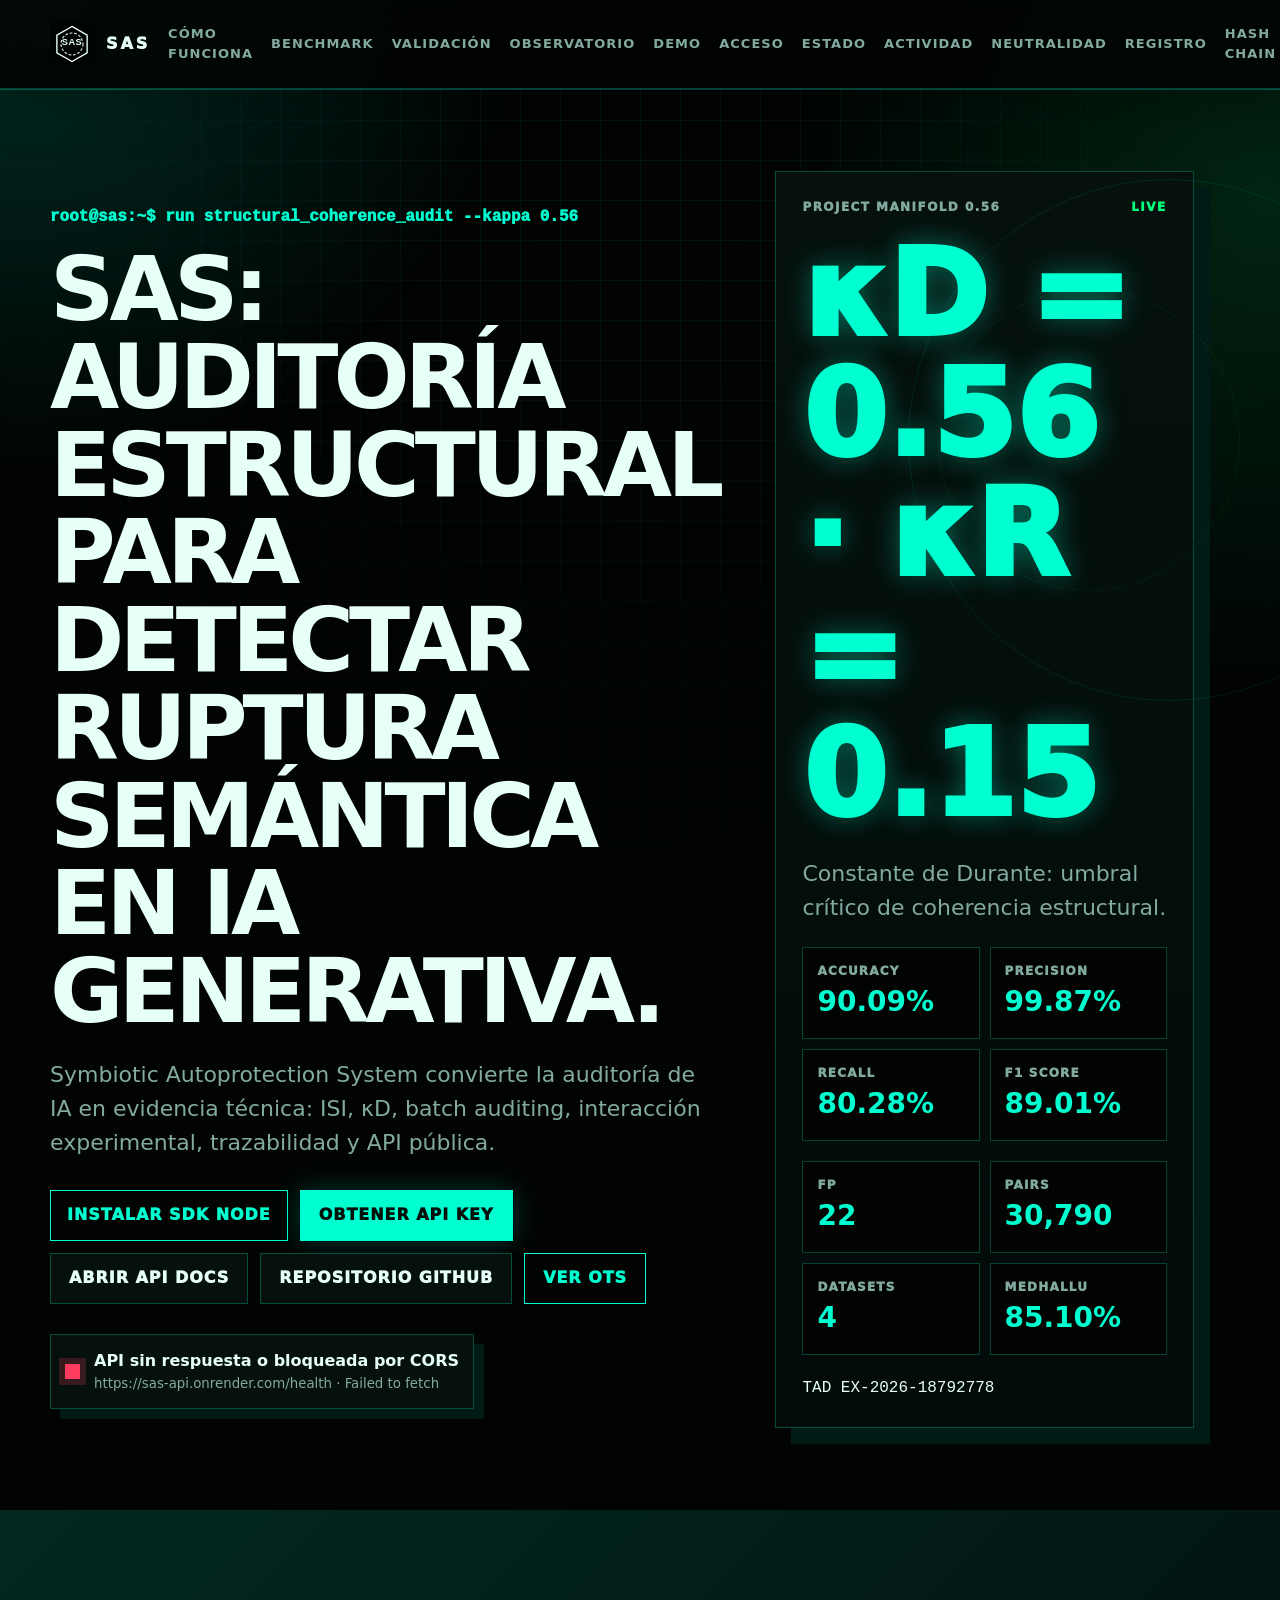
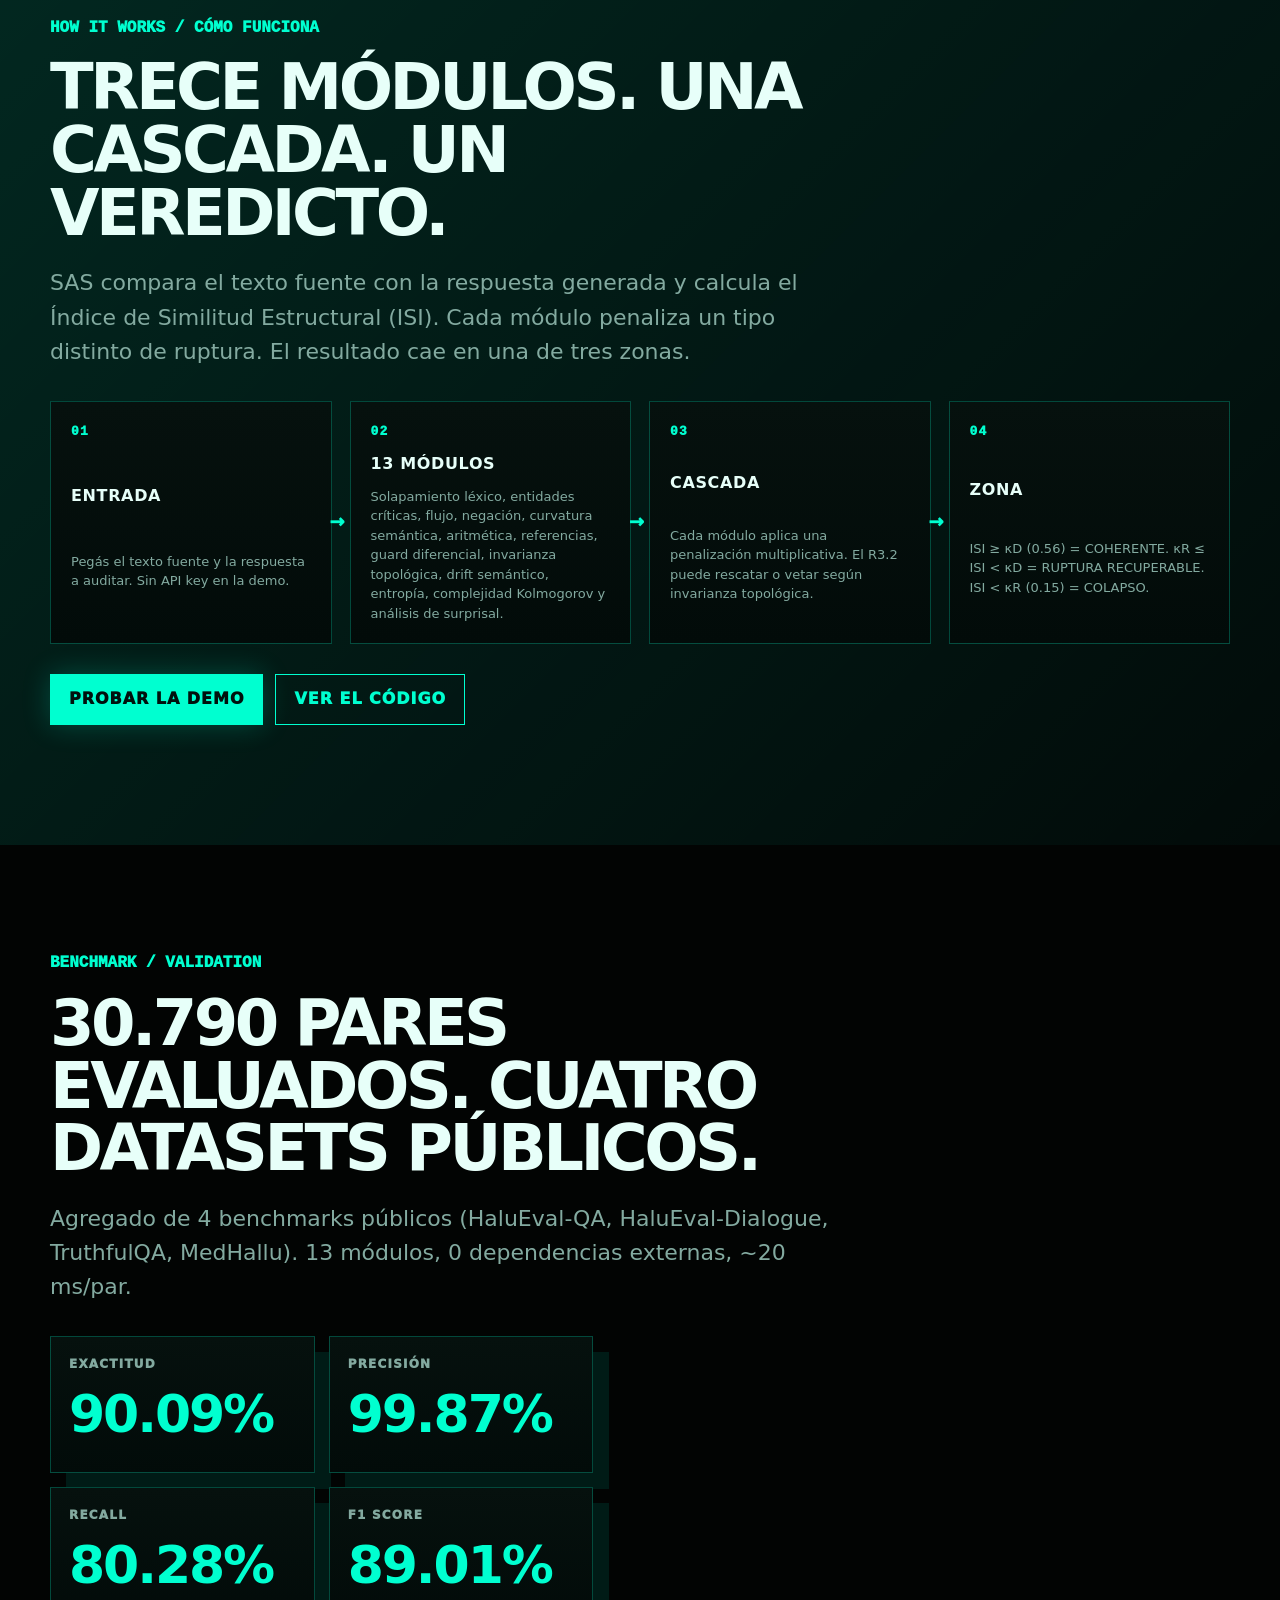
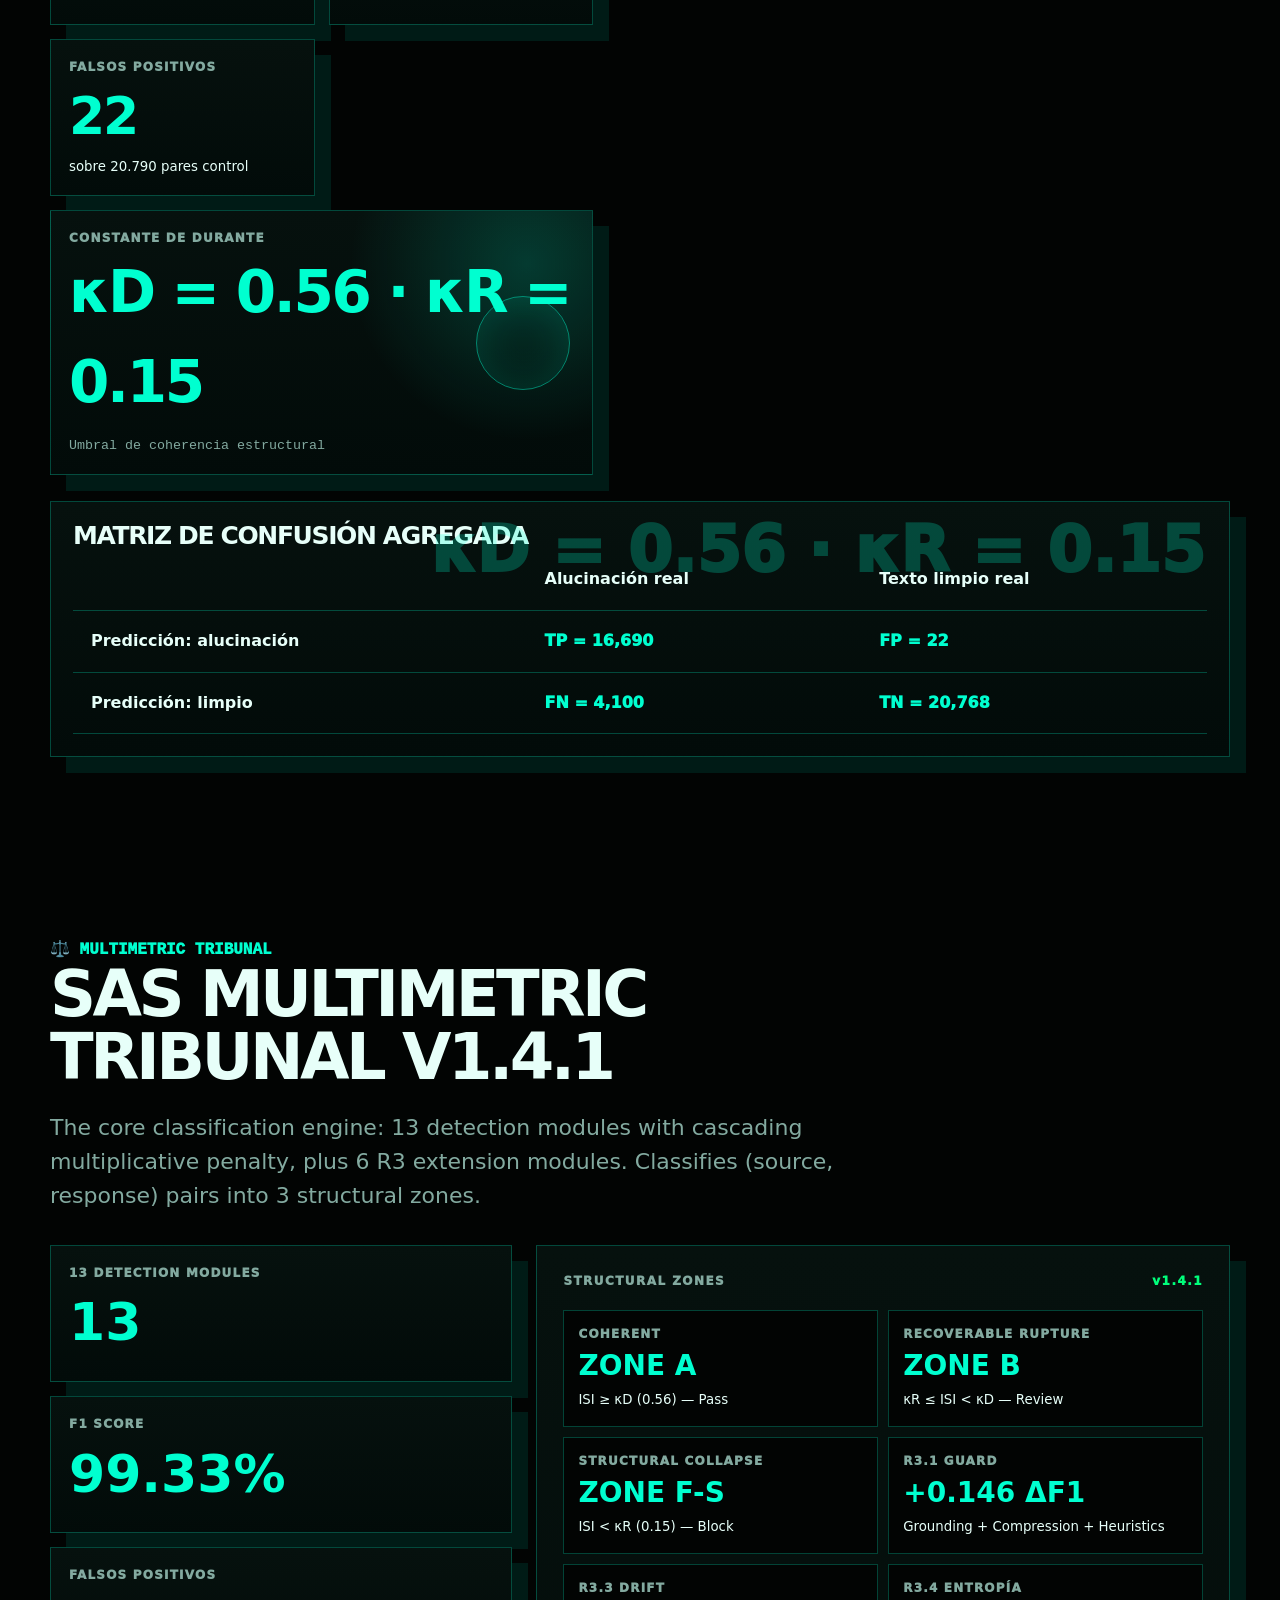
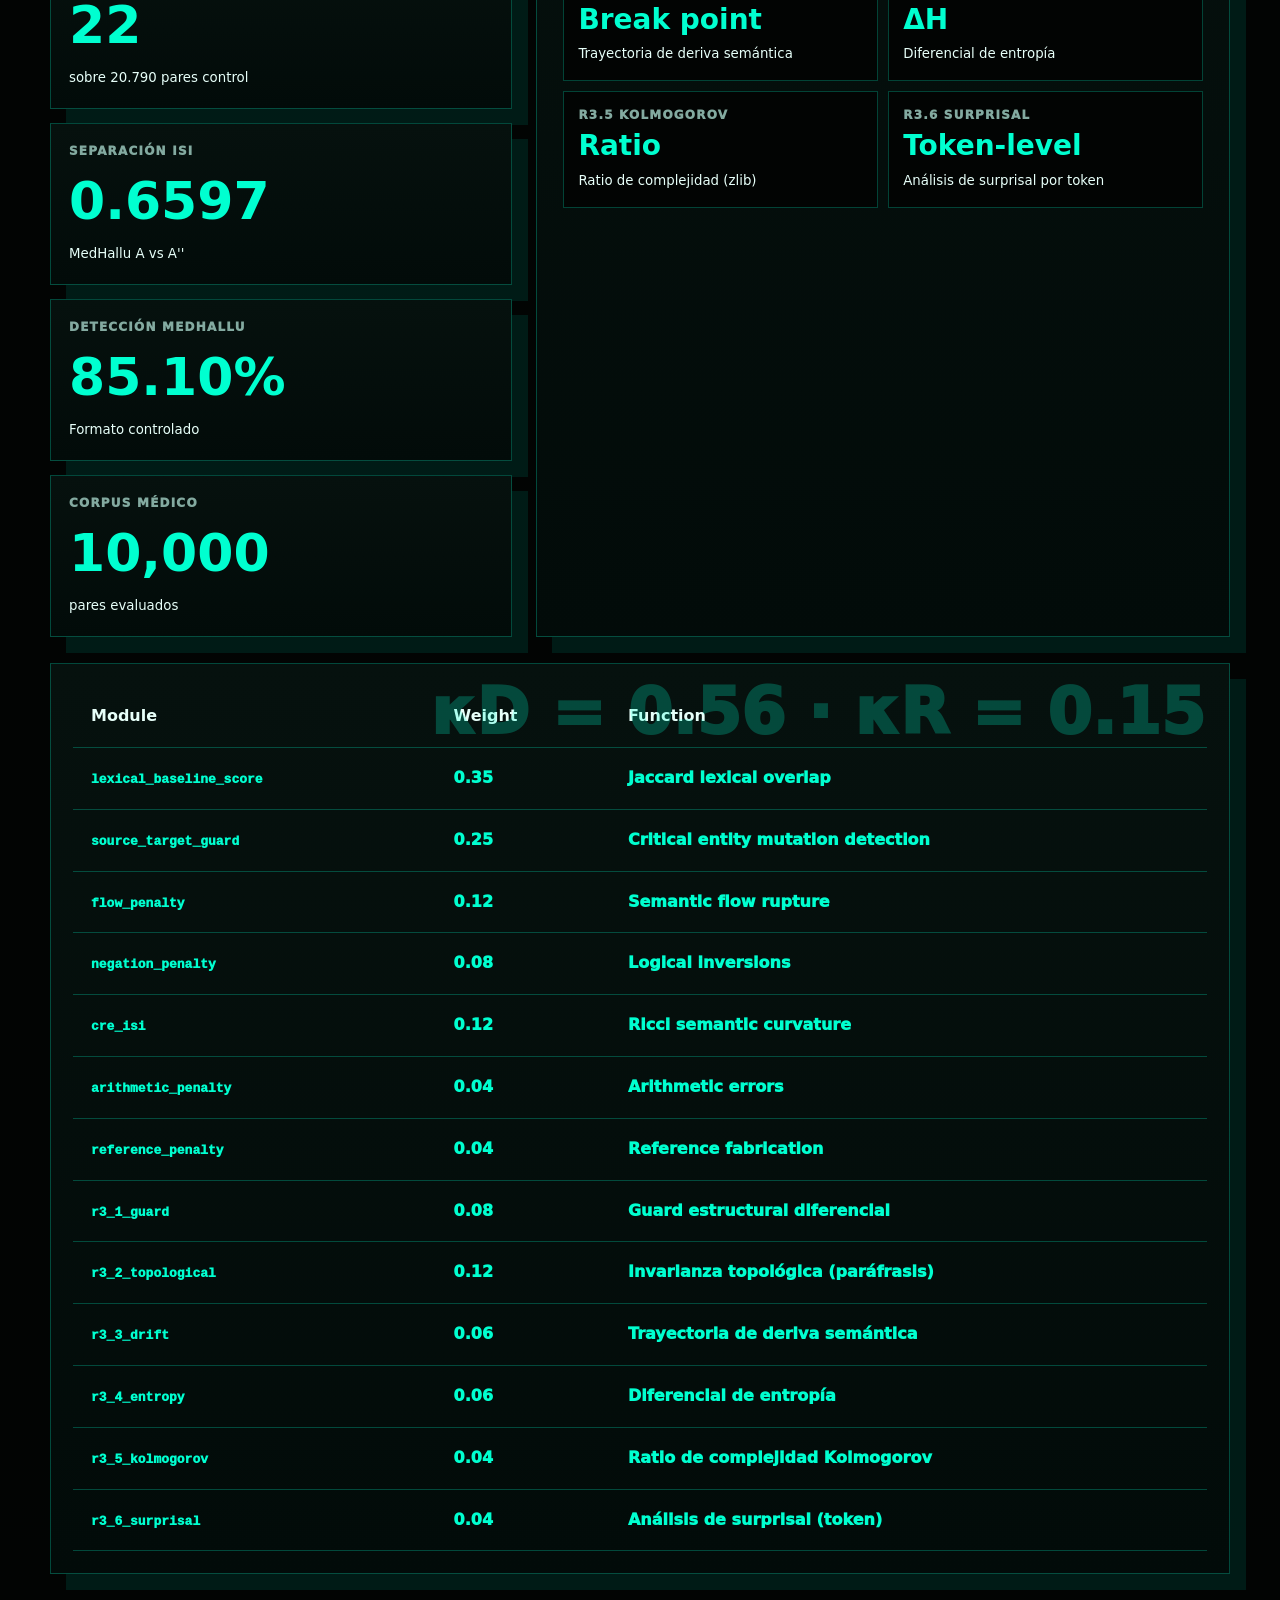
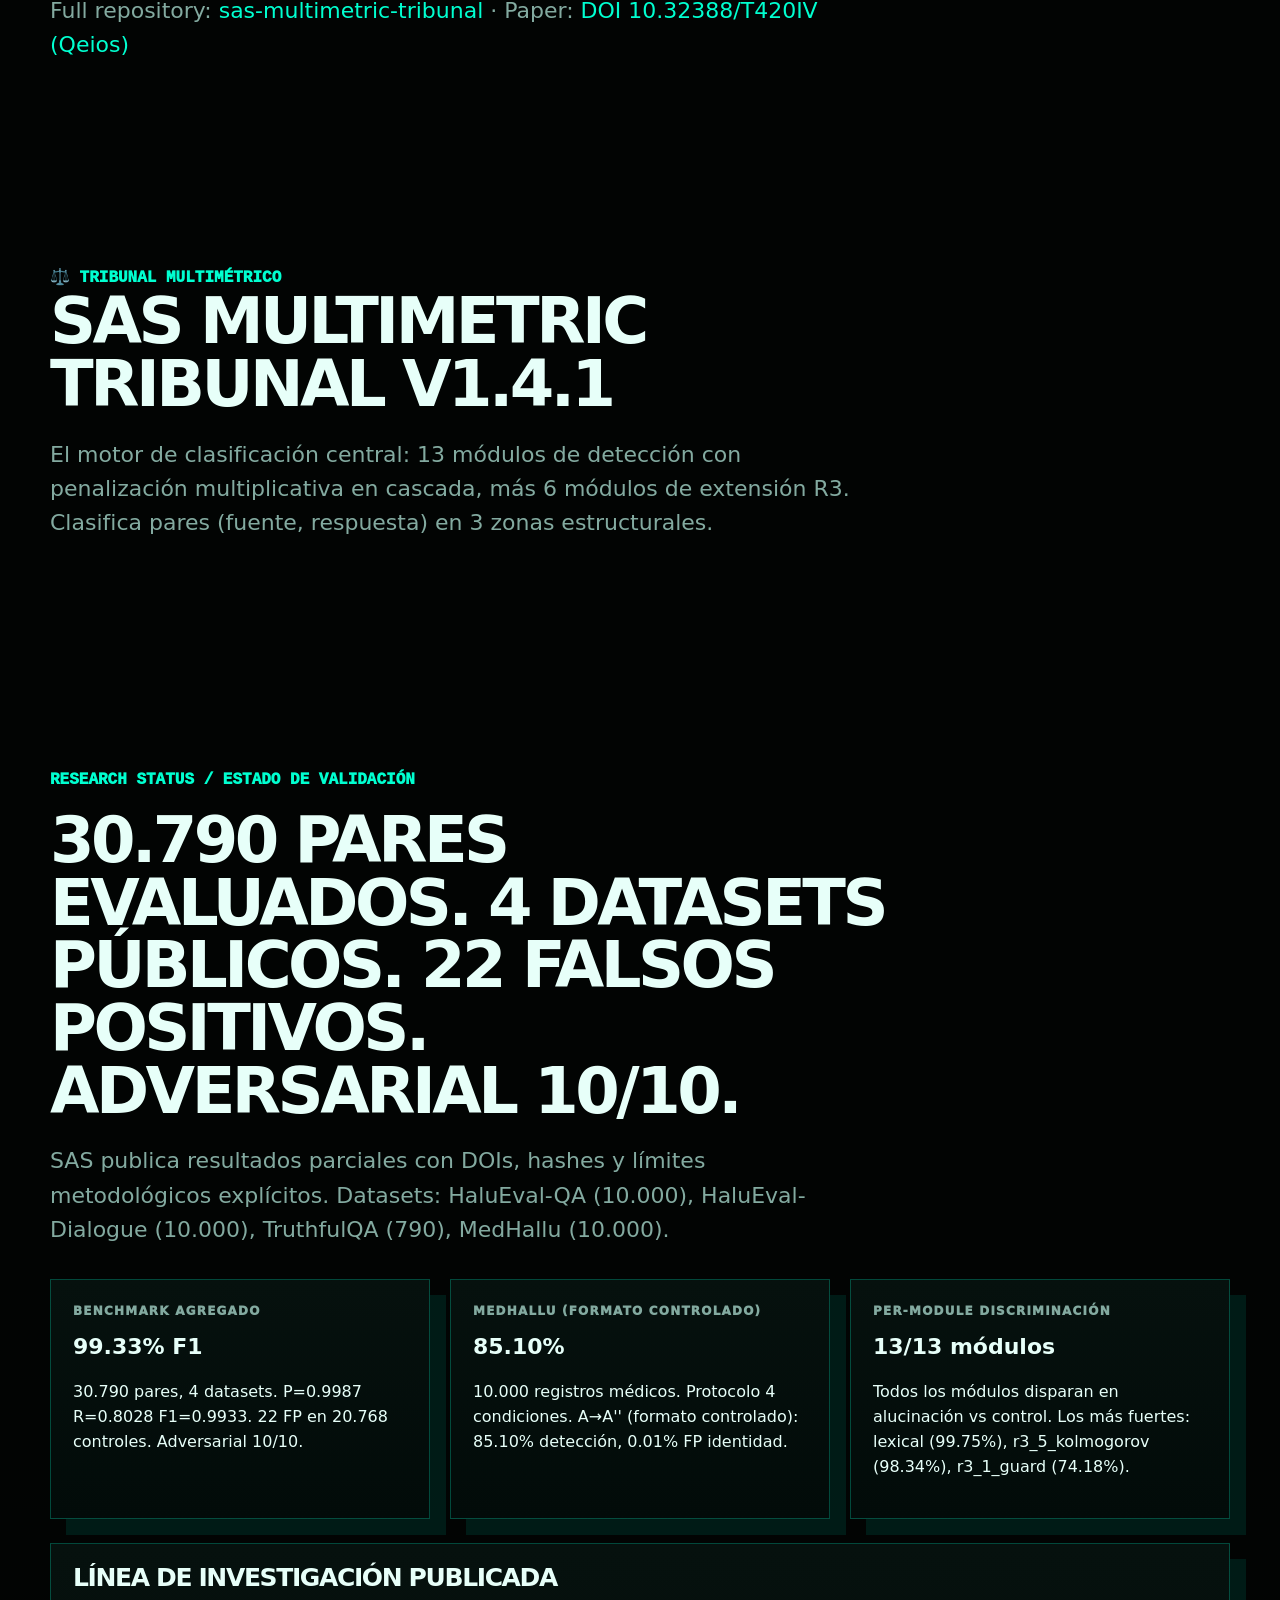
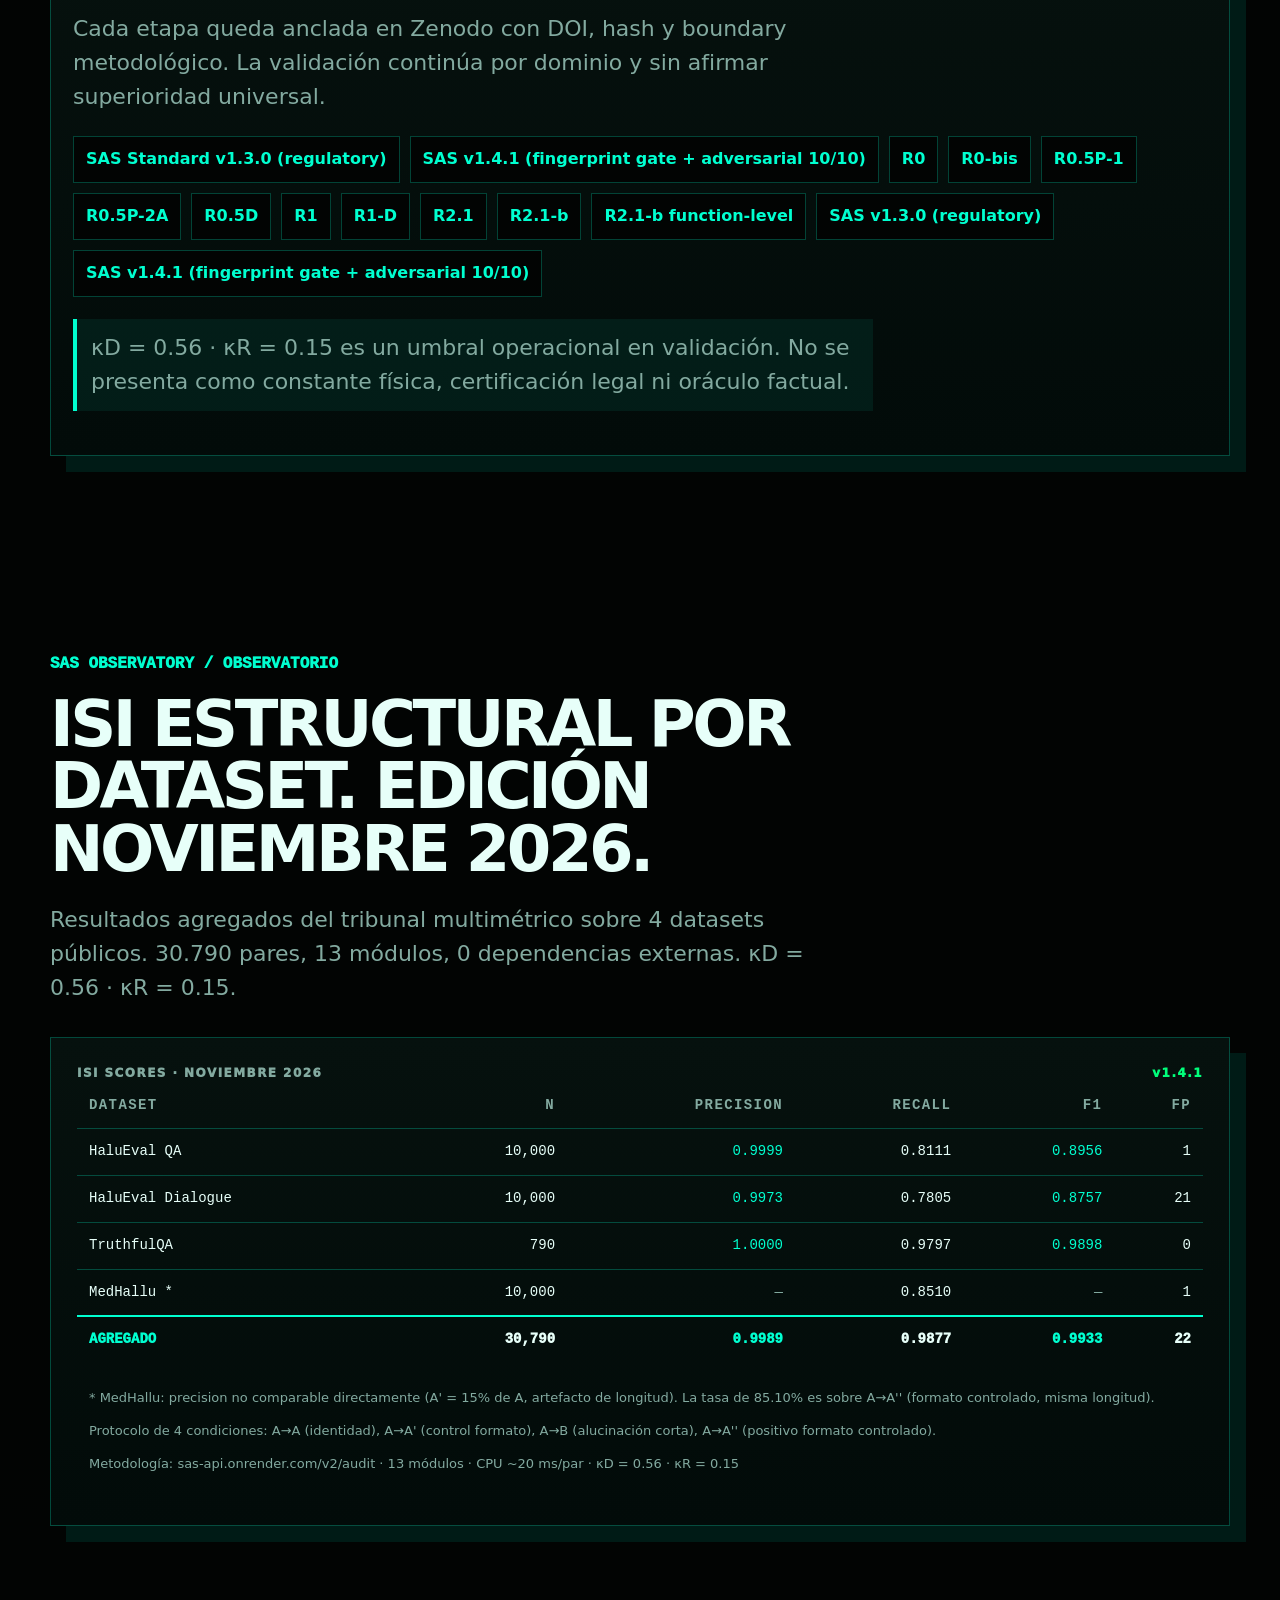
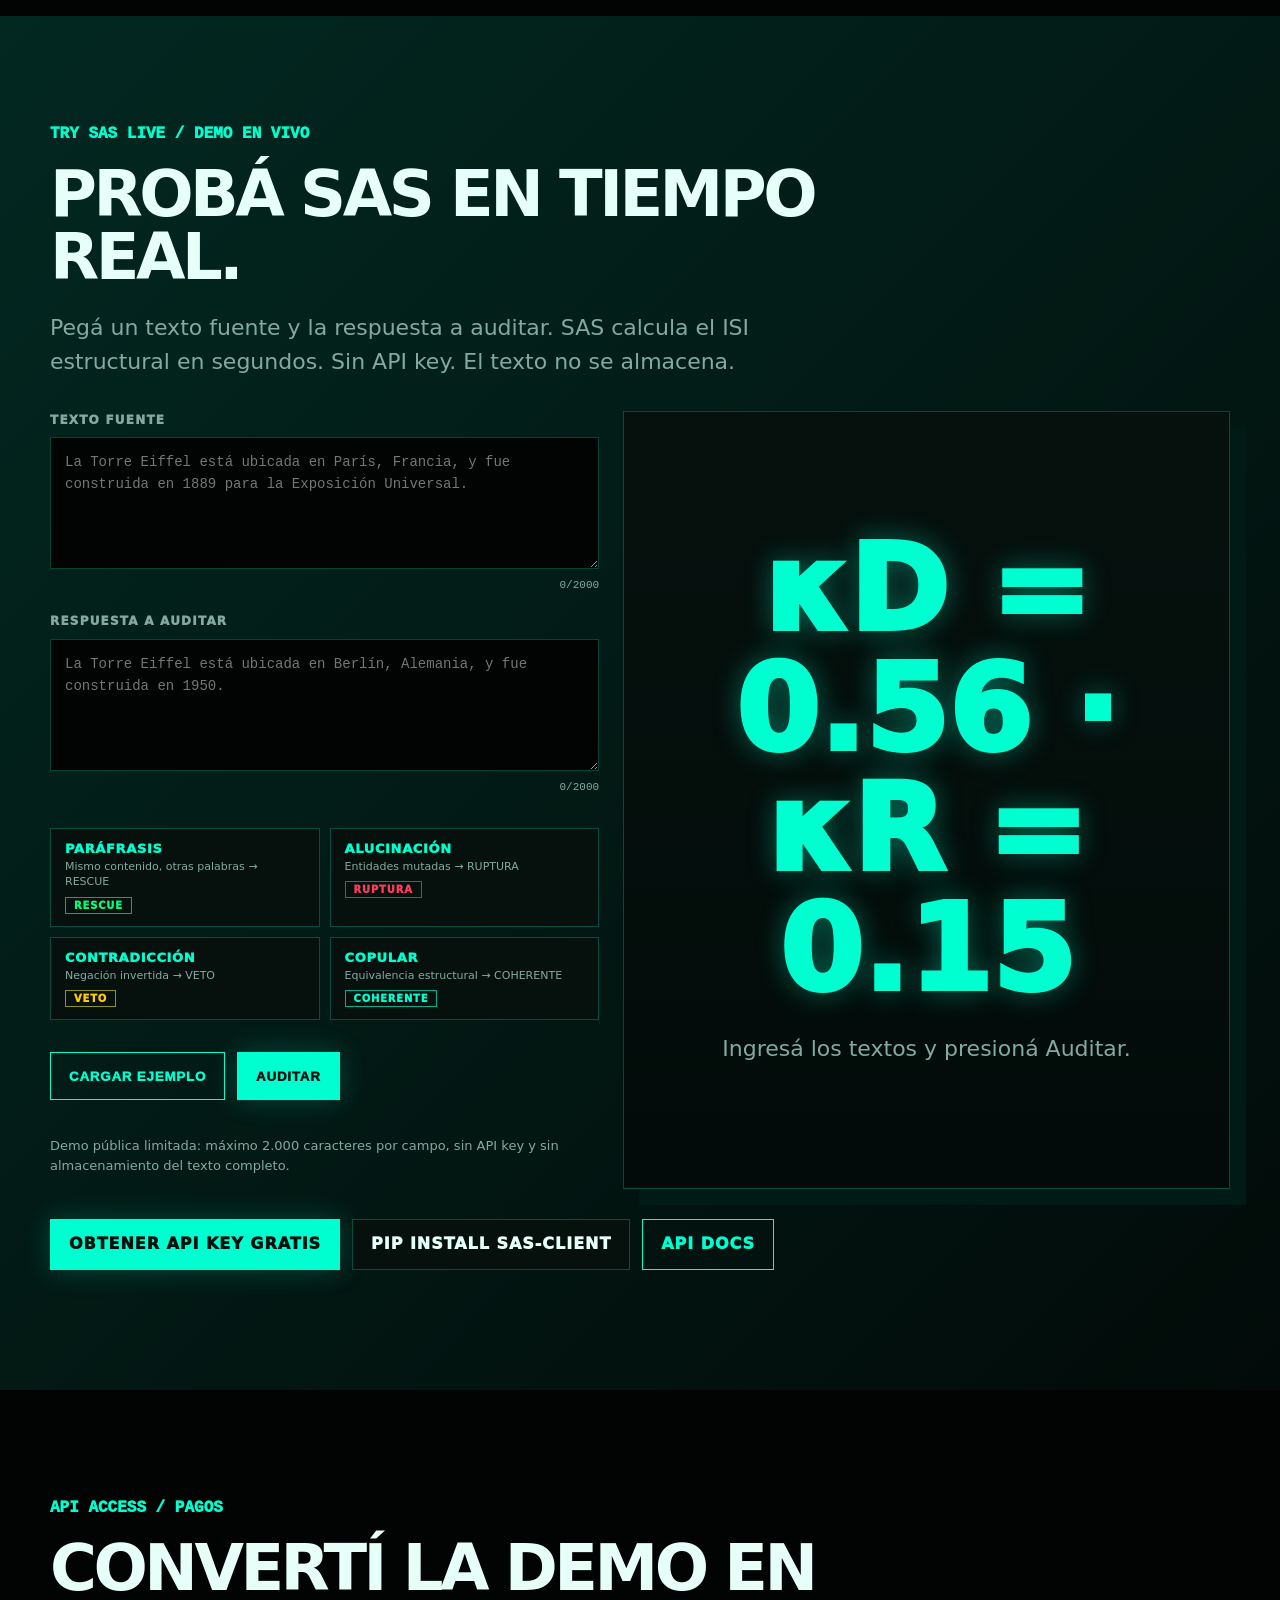
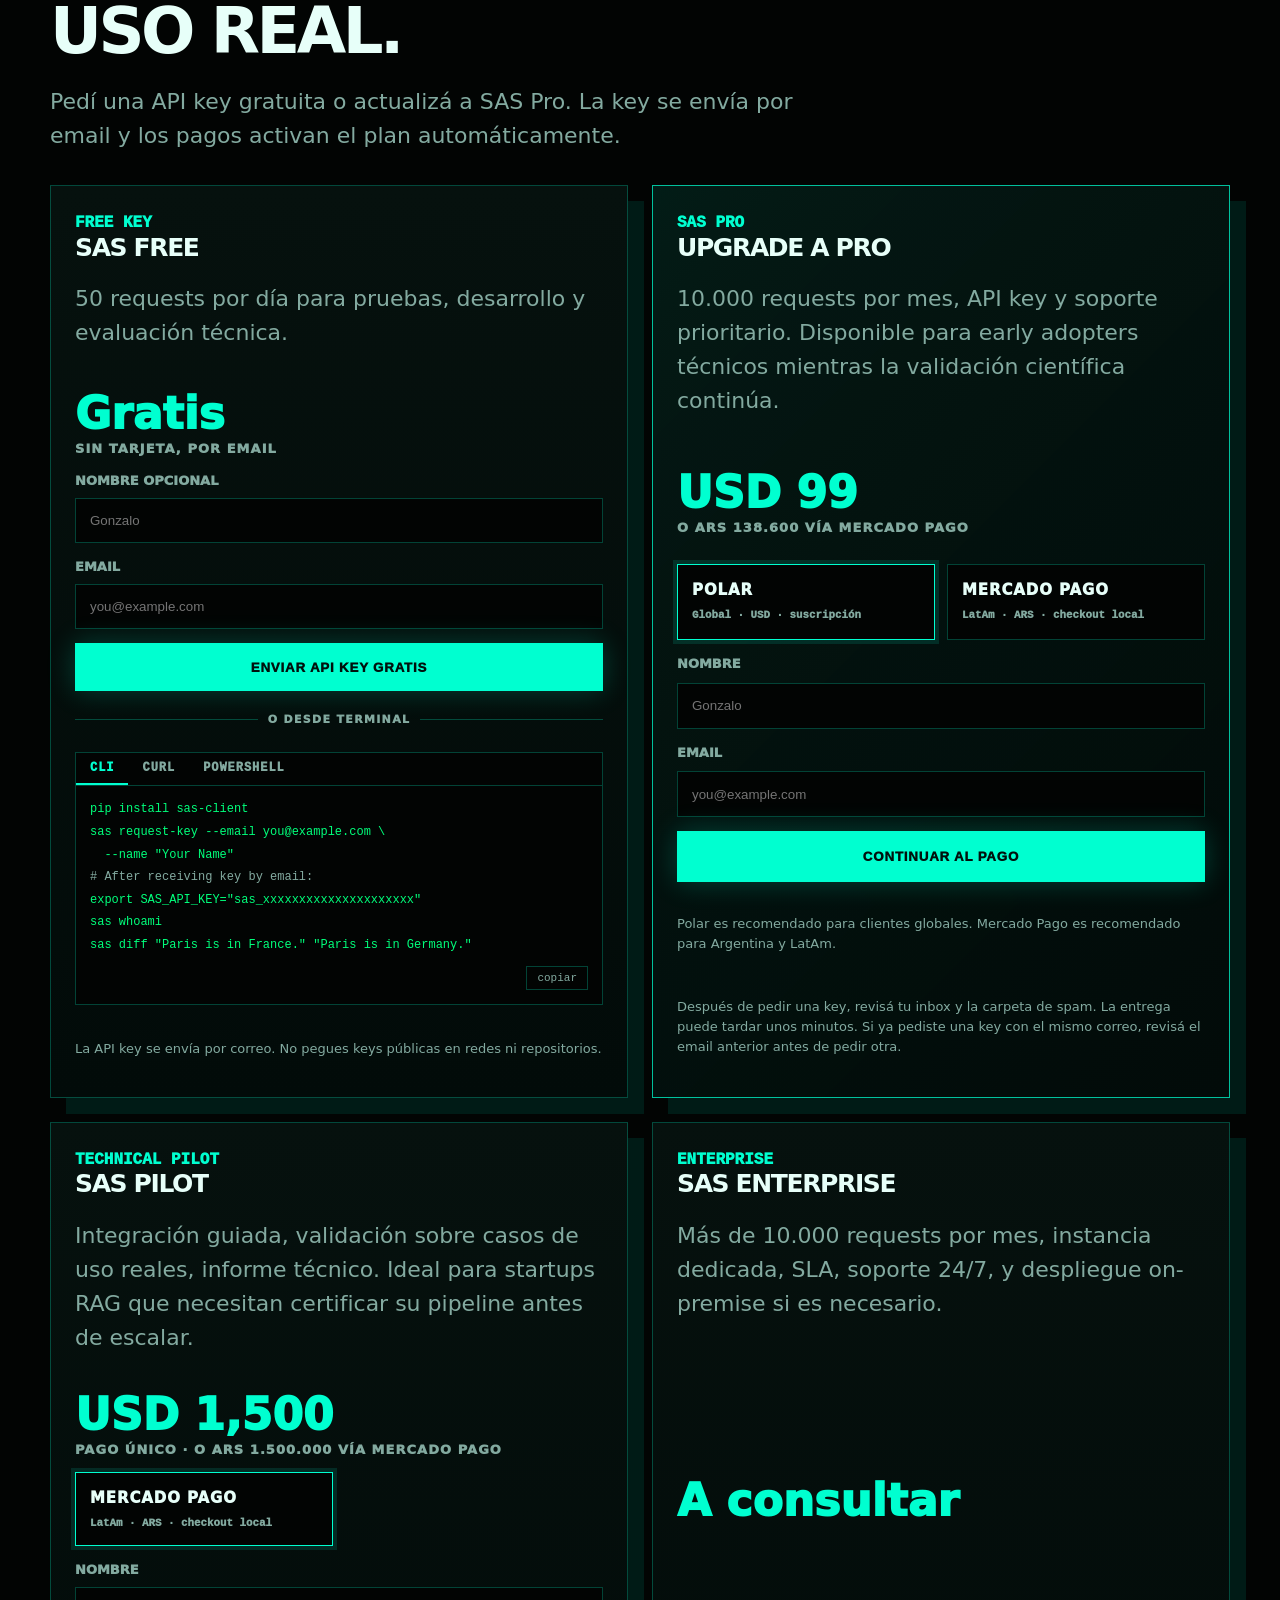
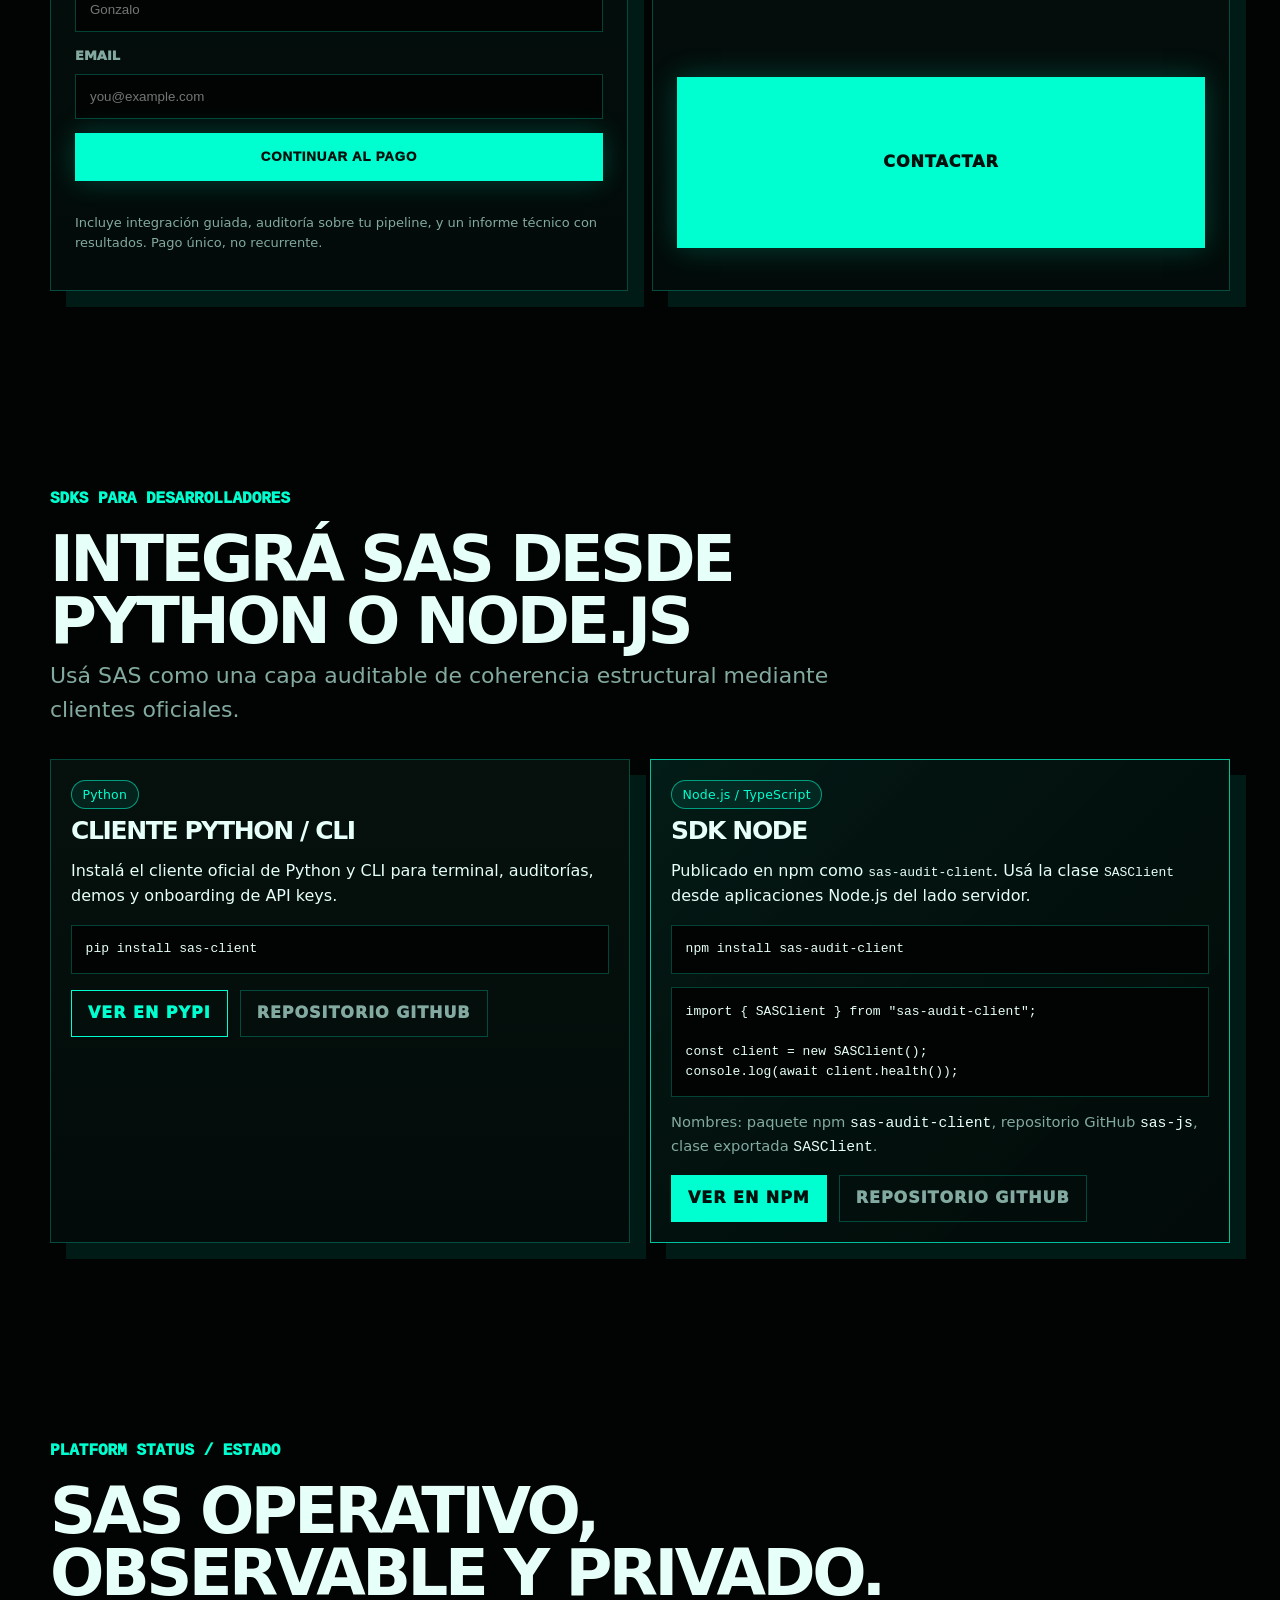
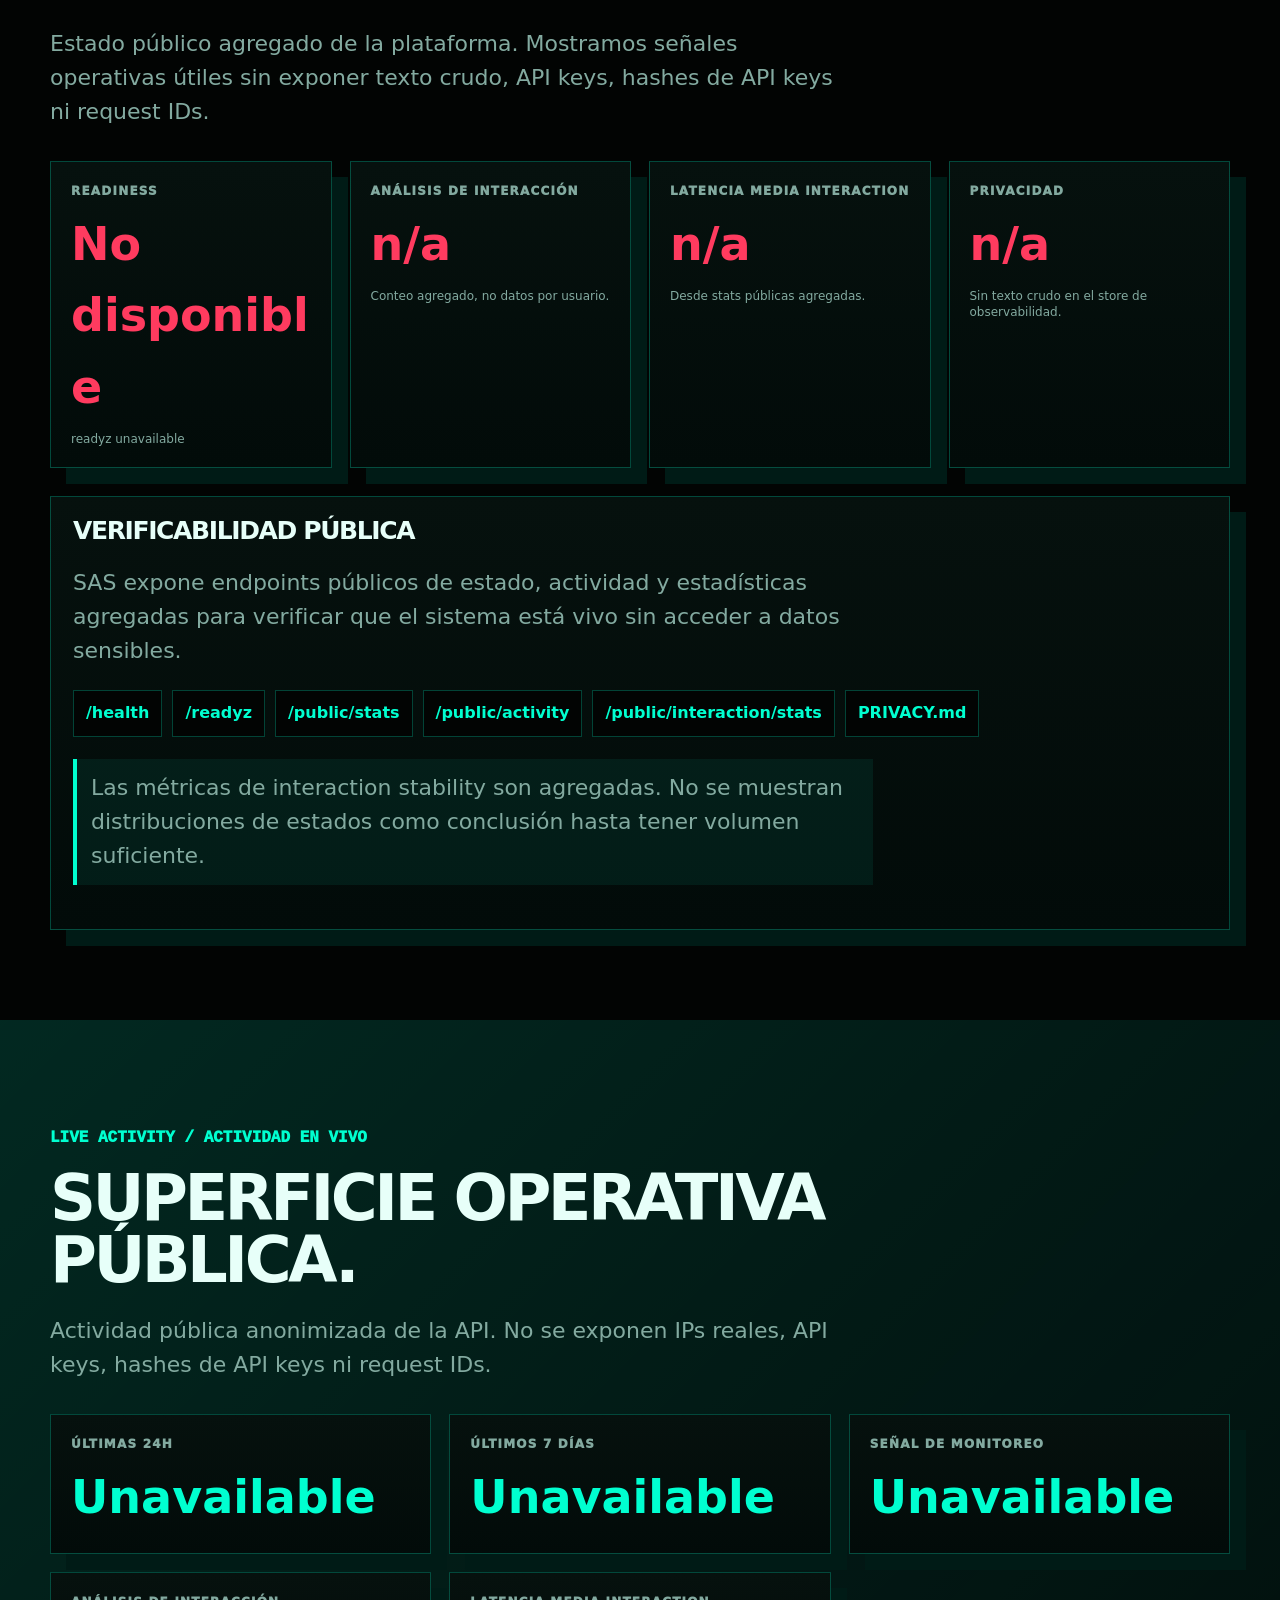
==== commit 3fd2c522: "v1.4.1: landing page update — F1 99.33%, adversarial 10/10, new hash chain L1-L6, fingerprint κP=0.4" ====
--- a/index.html
+++ b/index.html
@@ -28,11 +28,11 @@
   "description": "Defensive AI auditing API for structural coherence and semantic rupture detection in generative outputs. 13 modules, zero external dependencies, ~100 µs/pair.",
   "author": {"@type": "Person", "name": "Gonzalo Emir Durante"},
   "offers": {"@type": "Offer", "price": "0", "priceCurrency": "USD"},
-  "identifier": "10.5281/zenodo.19702379",
+  "identifier": "10.5281/zenodo.23917127",
   "sameAs": [
     "https://github.com/Leesintheblindmonk1999/SAS-API",
     "https://www.qeios.com/read/T420IV",
-    "https://doi.org/10.5281/zenodo.19702379"
+    "https://doi.org/10.5281/zenodo.23917127"
   ]
 }
 </script>
@@ -40,11 +40,11 @@
 {
   "@context": "https://schema.org",
   "@type": "Dataset",
-  "name": "SAS Benchmark V1.3.0 — 30,790 pairs across 4 public datasets",
-  "description": "Structural hallucination detection benchmark: 30,790 pairs, 4 datasets, P=0.9987 R=0.8028 F1=0.8901, κD = 0.56, κR = 0.15.",
+  "name": "SAS Benchmark V1.4.1 — 30,790 pairs across 4 public datasets",
+  "description": "Structural hallucination detection benchmark: 30,790 pairs, 4 datasets, P=0.9989 R=0.9877 F1=0.9933, κD = 0.56, κR = 0.15, adversarial 10/10.",
   "url": "https://github.com/Leesintheblindmonk1999/SAS-API",
   "creator": {"@type": "Person", "name": "Gonzalo Emir Durante"},
-  "identifier": "10.5281/zenodo.19702379",
+  "identifier": "10.5281/zenodo.23917127",
   "license": "https://www.gnu.org/licenses/gpl-3.0.html"
 }
 </script>
@@ -303,7 +303,7 @@
 <div class="actions reveal"><a class="action primary" href="#demo" data-i18n="how_cta">Probar la demo</a><a class="action line" href="https://github.com/Leesintheblindmonk1999/SAS-API" target="_blank" rel="noopener" data-i18n="how_repo">Ver el código</a></div>
 </div></section>
 
-<section id="benchmark" class="section"><div class="container"><div class="head reveal"><p class="kicker">BENCHMARK / VALIDATION</p><h2 data-i18n="btitle">30.790 pares evaluados. Cuatro datasets públicos.</h2><p class="section-text" data-i18n="btext">Agregado de 4 benchmarks públicos (HaluEval-QA, HaluEval-Dialogue, TruthfulQA, MedHallu). 13 módulos, 0 dependencias externas, ~20 ms/par.</p></div><div class="bench-grid bench-grid-balanced"><div class="metrics metrics-balanced reveal"><article class="metric"><span data-i18n="bench_acc">Exactitud</span><strong>90.09%</strong></article><article class="metric"><span data-i18n="bench_prec">Precisión</span><strong>99.87%</strong></article><article class="metric"><span data-i18n="bench_rec">Recall</span><strong>80.28%</strong></article><article class="metric"><span data-i18n="bench_f1">F1 Score</span><strong>89.01%</strong></article><article class="metric"><span data-i18n="bench_fp">Falsos Positivos</span><strong>22</strong><small data-i18n="bench_fp_small">sobre 20.790 pares control</small></article><article class="metric kappa-metric"><span data-i18n="bench_kappa">Constante de Durante</span><strong>κD = 0.56 · κR = 0.15</strong><small data-i18n="bench_kappa_desc">Umbral de coherencia estructural</small></article></div></div><div class="matrix reveal"><h3 data-i18n="mtitle">Matriz de confusión agregada</h3><table><thead><tr><th></th><th data-i18n="ah">Alucinación real</th><th data-i18n="ac">Texto limpio real</th></tr></thead><tbody><tr><th data-i18n="ph">Predicción: alucinación</th><td>TP = 16,690</td><td>FP = 22</td></tr><tr><th data-i18n="pc">Predicción: limpio</th><td>FN = 4,100</td><td>TN = 20,768</td></tr></tbody></table></div></div></section>
+<section id="benchmark" class="section"><div class="container"><div class="head reveal"><p class="kicker">BENCHMARK / VALIDATION</p><h2 data-i18n="btitle">30.790 pares evaluados. Adversarial 10/10. F1 99.33%.</h2><p class="section-text" data-i18n="btext">Agregado de 4 benchmarks públicos (HaluEval-QA, HaluEval-Dialogue, TruthfulQA, MedHallu). 13 módulos, 0 dependencias externas, ~20 ms/par.</p></div><div class="bench-grid bench-grid-balanced"><div class="metrics metrics-balanced reveal"><article class="metric"><span data-i18n="bench_acc">Exactitud</span><strong>90.09%</strong></article><article class="metric"><span data-i18n="bench_prec">Precisión</span><strong>99.87%</strong></article><article class="metric"><span data-i18n="bench_rec">Recall</span><strong>80.28%</strong></article><article class="metric"><span data-i18n="bench_f1">F1 Score</span><strong>89.01%</strong></article><article class="metric"><span data-i18n="bench_fp">Falsos Positivos</span><strong>22</strong><small data-i18n="bench_fp_small">sobre 20.790 pares control</small></article><article class="metric kappa-metric"><span data-i18n="bench_kappa">Constante de Durante</span><strong>κD = 0.56 · κR = 0.15</strong><small data-i18n="bench_kappa_desc">Umbral de coherencia estructural</small></article></div></div><div class="matrix reveal"><h3 data-i18n="mtitle">Matriz de confusión agregada</h3><table><thead><tr><th></th><th data-i18n="ah">Alucinación real</th><th data-i18n="ac">Texto limpio real</th></tr></thead><tbody><tr><th data-i18n="ph">Predicción: alucinación</th><td>TP = 16,690</td><td>FP = 22</td></tr><tr><th data-i18n="pc">Predicción: limpio</th><td>FN = 4,100</td><td>TN = 20,768</td></tr></tbody></table></div></div></section>
 
 <!-- Validation status section -->
 
@@ -312,20 +312,20 @@
 <div class="container reveal">
 <span class="kicker" data-i18n="tribunal_kicker">⚖️ MULTIMETRIC TRIBUNAL</span>
 <div class="head">
-<h2 data-i18n="tribunal_title">SAS MULTIMETRIC TRIBUNAL V1.3.0</h2>
+<h2 data-i18n="tribunal_title">SAS MULTIMETRIC TRIBUNAL V1.4.1</h2>
 <p class="section-text" data-i18n="tribunal_desc">The core classification engine: 13 detection modules with cascading multiplicative penalty, plus 6 R3 extension modules. Classifies (source, response) pairs into 3 structural zones.</p>
 </div>
 <div class="bench-grid">
 <div class="metrics">
 <div class="metric"><span data-i18n="m_modules">13 DETECTION MODULES</span><strong data-i18n="m_modules_val">13</strong></div>
-<div class="metric"><span data-i18n="m_f1">F1 SCORE</span><strong>89.01%</strong></div>
+<div class="metric"><span data-i18n="m_f1">F1 SCORE</span><strong>99.33%</strong></div>
 <div class="metric"><span data-i18n="trib_fp">FALSOS POSITIVOS</span><strong>22</strong><small data-i18n="trib_fp_small">sobre 20.790 pares control</small></div>
 <div class="metric"><span data-i18n="trib_isi_sep">SEPARACIÓN ISI</span><strong>0.6597</strong><small data-i18n="trib_isi_sep_desc">MedHallu A vs A''</small></div>
 <div class="metric"><span data-i18n="trib_medhallu_det">DETECCIÓN MEDHALLU</span><strong>85.10%</strong><small data-i18n="trib_medhallu_desc">Formato controlado</small></div>
 <div class="metric"><span data-i18n="trib_corpus">CORPUS MÉDICO</span><strong>10,000</strong><small data-i18n="trib_corpus_desc">pares evaluados</small></div>
 </div>
 <div class="panel">
-<div class="panel-top"><span data-i18n="tribunal_zones">STRUCTURAL ZONES</span><span class="live">v1.3.0</span></div>
+<div class="panel-top"><span data-i18n="tribunal_zones">STRUCTURAL ZONES</span><span class="live">v1.4.1</span></div>
 <div class="id-grid">
 <div><span data-i18n="zone_a">COHERENT</span><strong>ZONE A</strong><br><small data-i18n="zone_a_desc">ISI ≥ κD (0.56) — Pass</small></div>
 <div><span data-i18n="zone_b">RECOVERABLE RUPTURE</span><strong>ZONE B</strong><br><small data-i18n="zone_b_desc">κR ≤ ISI < κD — Review</small></div>
@@ -367,16 +367,16 @@
 <div class="container reveal">
 <span class="kicker" data-i18n="tribunal_kicker_es">⚖️ TRIBUNAL MULTIMÉTRICO</span>
 <div class="head">
-<h2 data-i18n="tribunal_title_es">SAS MULTIMETRIC TRIBUNAL V1.3.0</h2>
+<h2 data-i18n="tribunal_title_es">SAS MULTIMETRIC TRIBUNAL V1.4.1</h2>
 <p class="section-text" data-i18n="tribunal_desc_es">El motor de clasificación central: 13 módulos de detección con penalización multiplicativa en cascada, más 6 módulos de extensión R3. Clasifica pares (fuente, respuesta) en 3 zonas estructurales.</p>
 </div>
 </div>
 </section>
 
 <section id="validation" class="section"><div class="container">
-<div class="head reveal"><p class="kicker">RESEARCH STATUS / ESTADO DE VALIDACIÓN</p><h2 data-i18n="validation_title">30.790 pares evaluados. 4 datasets públicos. 22 falsos positivos.</h2><p class="section-text" data-i18n="validation_text">SAS publica resultados parciales con DOIs, hashes y límites metodológicos explícitos. Datasets: HaluEval-QA (10.000), HaluEval-Dialogue (10.000), TruthfulQA (790), MedHallu (10.000).</p></div>
+<div class="head reveal"><p class="kicker">RESEARCH STATUS / ESTADO DE VALIDACIÓN</p><h2 data-i18n="validation_title">30.790 pares evaluados. 4 datasets públicos. 22 falsos positivos. Adversarial 10/10.</h2><p class="section-text" data-i18n="validation_text">SAS publica resultados parciales con DOIs, hashes y límites metodológicos explícitos. Datasets: HaluEval-QA (10.000), HaluEval-Dialogue (10.000), TruthfulQA (790), MedHallu (10.000).</p></div>
 <div class="legal-grid reveal" style="grid-template-columns:repeat(3,1fr);">
-<article class="legal-card"><span>Benchmark Agregado</span><strong>89.01% F1</strong><p data-i18n="validation_v1">30.790 pares, 4 datasets. P=0.9987 R=0.8028 F1=0.8901. 22 FP en 20.768 controles.</p></article>
+<article class="legal-card"><span>Benchmark Agregado</span><strong>99.33% F1</strong><p data-i18n="validation_v1">30.790 pares, 4 datasets. P=0.9989 R=0.9877 F1=0.9933. 22 FP en 20.768 controles. Adversarial 10/10. Adversarial 10/10.</p></article>
 <article class="legal-card"><span>MedHallu (formato controlado)</span><strong>85.10%</strong><p data-i18n="validation_medhallu">10.000 registros médicos. Protocolo 4 condiciones. A→A'' (formato controlado): 85.10% detección, 0.01% FP identidad.</p></article>
 <article class="legal-card"><span>Per-module discriminación</span><strong>13/13 módulos</strong><p data-i18n="validation_modules">Todos los módulos disparan en alucinación vs control. Los más fuertes: lexical (99.75%), r3_5_kolmogorov (98.34%), r3_1_guard (74.18%).</p></article>
 </div>
@@ -384,7 +384,8 @@
 <h3 data-i18n="validation_roadmap_title">Línea de investigación publicada</h3>
 <p class="section-text" data-i18n="validation_roadmap_text">Cada etapa queda anclada en Zenodo con DOI, hash y boundary metodológico. La validación continúa por dominio y sin afirmar superioridad universal.</p>
 <div class="platform-links">
-<a href="https://doi.org/10.5281/zenodo.23917127" target="_blank" rel="noopener">SAS Standard v1.3.0</a>
+<a href="https://doi.org/10.5281/zenodo.23917127" target="_blank" rel="noopener">SAS Standard v1.3.0 (regulatory)</a>
+<a href="https://github.com/Leesintheblindmonk1999/SAS-API/releases/tag/v1.4.1" target="_blank" rel="noopener">SAS v1.4.1 (fingerprint gate + adversarial 10/10)</a>
 <a href="https://doi.org/10.5281/zenodo.20647532" target="_blank" rel="noopener">R0</a>
 <a href="https://doi.org/10.5281/zenodo.20671824" target="_blank" rel="noopener">R0-bis</a>
 <a href="https://doi.org/10.5281/zenodo.20742205" target="_blank" rel="noopener">R0.5P-1</a>
@@ -396,6 +397,7 @@
 <a href="https://doi.org/10.5281/zenodo.21420392" target="_blank" rel="noopener">R2.1-b</a>
 <a href="https://doi.org/10.5281/zenodo.21466891" target="_blank" rel="noopener">R2.1-b function-level</a>
 <a href="https://doi.org/10.5281/zenodo.23917127" target="_blank" rel="noopener">SAS v1.3.0 (regulatory)</a>
+<a href="https://github.com/Leesintheblindmonk1999/SAS-API/releases/tag/v1.4.1" target="_blank" rel="noopener">SAS v1.4.1 (fingerprint gate + adversarial 10/10)</a>
 </div>
 <p class="section-text platform-note" data-i18n="validation_note">κD = 0.56 · κR = 0.15 es un umbral operacional en validación. No se presenta como constante física, certificación legal ni oráculo factual.</p>
 </div>
@@ -405,7 +407,7 @@
 <section id="observatory" class="section"><div class="container">
 <div class="head reveal"><p class="kicker">SAS OBSERVATORY / OBSERVATORIO</p><h2 data-i18n="obs_title">ISI estructural por dataset. Edición noviembre 2026.</h2><p class="section-text" data-i18n="obs_text">Resultados agregados del tribunal multimétrico sobre 4 datasets públicos. 30.790 pares, 13 módulos, 0 dependencias externas. κD = 0.56 · κR = 0.15.</p></div>
 <div class="panel reveal" style="overflow-x:auto;">
-<div class="panel-top"><span data-i18n="obs_panel_title">ISI SCORES · NOVIEMBRE 2026</span><span class="live">v1.3.0</span></div>
+<div class="panel-top"><span data-i18n="obs_panel_title">ISI SCORES · NOVIEMBRE 2026</span><span class="live">v1.4.1</span></div>
 <table class="obs-table" style="width:100%;border-collapse:collapse;font-family:ui-monospace,monospace;font-size:14px;">
 <thead><tr style="border-bottom:1px solid var(--border);color:var(--muted);text-transform:uppercase;letter-spacing:.1em;font-weight:1000;">
 <th style="padding:12px;text-align:left;" data-i18n="obs_th_dataset">Dataset</th>
@@ -451,9 +453,9 @@
 <tr style="font-weight:1000;border-top:2px solid var(--accent);">
 <td style="padding:12px;color:var(--accent);">AGREGADO</td>
 <td style="padding:12px;text-align:right;">30,790</td>
-<td style="padding:12px;text-align:right;color:var(--accent);">0.9987</td>
-<td style="padding:12px;text-align:right;">0.8028</td>
-<td style="padding:12px;text-align:right;color:var(--accent);">0.8901</td>
+<td style="padding:12px;text-align:right;color:var(--accent);">0.9989</td>
+<td style="padding:12px;text-align:right;">0.9877</td>
+<td style="padding:12px;text-align:right;color:var(--accent);">0.9933</td>
 <td style="padding:12px;text-align:right;">22</td>
 </tr>
 </tbody>
@@ -716,12 +718,12 @@
 <div class="hashchain-card">
 <span class="demo-label" data-i18n="hc_levels_label">Cadena de 6 niveles</span>
 <div class="hashchain-levels">
-<div class="hashchain-level"><span class="level-num">L1</span><span class="level-hash">f940514600a451a2256799695fa56465da627accc371faf46ea0fcee8a09e319</span><span class="level-desc" data-i18n="hc_l1">108 archivos .py individuales</span></div>
-<div class="hashchain-level"><span class="level-num">L2</span><span class="level-hash">97c4966aabc378fb9193c1cd6f15140c72bb77f9c246372ffbb282c1e4b69a25</span><span class="level-desc" data-i18n="hc_l2">12 módulos del tribunal concatenados</span></div>
+<div class="hashchain-level"><span class="level-num">L1</span><span class="level-hash">5ee9dfe10f6f55c707c00822681138d3d529e69aa9bc90b25ae87814e47b3ab1</span><span class="level-desc" data-i18n="hc_l1">121 archivos .py individuales</span></div>
+<div class="hashchain-level"><span class="level-num">L2</span><span class="level-hash">35f5fccc344eca04d73bf4050db37d956c00dd3e456d4704c94dd6100229833f</span><span class="level-desc" data-i18n="hc_l2">12 módulos del tribunal concatenados</span></div>
 <div class="hashchain-level"><span class="level-num">L3</span><span class="level-hash">b6290c5b49c35305d39ce8cfd689b6d377e091e85eccecaa385610f9a1ea36ce</span><span class="level-desc" data-i18n="hc_l3">app/main.py</span></div>
 <div class="hashchain-level"><span class="level-num">L4</span><span class="level-hash">3f0fe473610f461e052876bb46b9f7ae51cd0d3da08b206de07dbc3f5468cf87</span><span class="level-desc" data-i18n="hc_l4">requirements.txt</span></div>
 <div class="hashchain-level"><span class="level-num">L5</span><span class="level-hash">748ed05910c1a6ccb12b985c1b1b115e9e9077e25b6732439c3c4ce8ceaed478</span><span class="level-desc" data-i18n="hc_l5">docker-compose.yml</span></div>
-<div class="hashchain-level"><span class="level-num">L6</span><span class="level-hash">ff7cb92920e8e1788876177e5c6733a7ed6065fd049669b8ac76b473c01dd0d8</span><span class="level-desc" data-i18n="hc_l6">chain.txt (self-hash)</span></div>
+<div class="hashchain-level"><span class="level-num">L6</span><span class="level-hash">a0a371be4240c822d25974667049a9a94e281876ab0caa008bd7cf598e3f8cc8</span><span class="level-desc" data-i18n="hc_l6">chain.txt (self-hash)</span></div>
 </div>
 <div class="demo-actions"><a class="action line" href="https://github.com/Leesintheblindmonk1999/SAS-API/tree/main/hash_chain" target="_blank" rel="noopener" data-i18n="hc_repo_btn">Ver hash_chain en GitHub</a><a class="action" href=".well-known/ots-proof.txt" data-i18n="hc_ots_btn">Prueba OTS</a></div>
 </div>
@@ -748,10 +750,10 @@
 const SAS_ACTIVITY_API_BASE="https://sas-api.onrender.com";
 const SAS_DEMO_API="https://sas-api.onrender.com/public/demo/audit";
 const dict={
-es:{nav_benchmark:"Benchmark",nav_demo:"Demo",nav_platform:"Estado",nav_live:"Actividad",nav_neutrality:"Neutralidad",nav_legal:"Registro",nav_contact:"Contacto",cmd:"run structural_coherence_audit --kappa 0.56",title:"SAS: auditoría estructural para detectar ruptura semántica en IA generativa.",lead:"Symbiotic Autoprotection System convierte la auditoría de IA en evidencia técnica: ISI, κD, batch auditing, interacción experimental, trazabilidad y API pública.",api:"Abrir API Docs",repo:"Repositorio GitHub",ots:"Ver OTS",checking:"Verificando API pública",online:"API pública online",offline:"API sin respuesta o bloqueada por CORS",kdesc:"Constante de Durante: umbral crítico de coherencia estructural.",btitle:"30.790 pares evaluados. Cuatro datasets públicos.",btext:"Agregado de 4 benchmarks públicos (HaluEval-QA, HaluEval-Dialogue, TruthfulQA, MedHallu). 13 módulos, 0 dependencias externas, ~20 ms/par.",bcap:"SAS v1.3.0: 13 modules · 4 datasets · 30,790 pairs · P=0.9987 R=0.8028 F1=0.8901",mtitle:"Matriz de confusión agregada",ah:"Alucinación real",ac:"Texto limpio real",ph:"Predicción: alucinación",pc:"Predicción: limpio",demo_title:"Probá SAS en tiempo real.",demo_text:"Pegá un texto fuente y la respuesta a auditar. SAS calcula el ISI estructural en segundos. Sin API key. El texto no se almacena.",demo_source_label:"Texto fuente",demo_response_label:"Respuesta a auditar",demo_source_placeholder:"La Torre Eiffel está ubicada en París, Francia, y fue construida en 1889 para la Exposición Universal.",demo_response_placeholder:"La Torre Eiffel está ubicada en Berlín, Alemania, y fue construida en 1950.",demo_example:"Cargar ejemplo",demo_audit:"Auditar",demo_idle:"Ingresá los textos y presioná Auditar.",demo_running:"Analizando...",demo_verdict_label:"Veredicto",demo_modules_label:"Módulos activados",demo_latency_label:"Latencia",demo_zona_label:"Zona",demo_riesgo_label:"Riesgo",demo_topo_label:"Score topológico (R3.2)",demo_lex_label:"Solapamiento léxico",demo_hash_label:"Audit hash",demo_privacy:"Demo pública limitada: máximo 2.000 caracteres por campo, sin API key y sin almacenamiento del texto completo.",demo_get_key:"Obtener API key gratis",demo_none:"ninguno",demo_err_short:"Mínimo 30 caracteres en ambos campos para una auditoría estructural significativa..",demo_err_long:"Máximo 2.000 caracteres por campo.",demo_limit:"Límite de demo alcanzado. Obtené una API key gratis para continuar.",demo_err_generic:"Error al conectar con la API.",live_title:"Superficie operativa pública.",live_text:"Actividad pública anonimizada de la API. No se exponen IPs reales, API keys, hashes de API keys ni request IDs.",last24:"Últimas 24h",last7:"Últimos 7 días",monitoring:"Señal de monitoreo",normal:"Actividad pública normal",anomaly:"Tráfico anómalo detectado",activity_title:"Últimos 100 requests anonimizados",activity_note:"Los timestamps están redondeados y los países son buckets agregados cuando el proveedor los entrega.",no_activity:"Todavía no hay actividad pública disponible.",activity_unavailable:"Actividad pública no disponible.",ntitle:"Neutralidad operativa. Reglas simétricas.",np1:"SAS y κD = 0.56 · κR = 0.15 son un candidato a estándar abierto disponible para cualquier organización pública o privada bajo las mismas reglas, sin exclusividades ni privilegios.",np2:"La condición de uso es atribución explícita a Gonzalo Emir Durante, preservación de la integridad técnica del estándar y respeto a la licencia GPL-3.0 + Durante Invariance License.",np3:"SAS no se presenta como certificación legal universal ni como oráculo factual. Es una capa técnica de evidencia para auditoría estructural de coherencia.",ltitle:"Registro, DOI y anclaje criptográfico.",tad:"Registro administrativo argentino asociado al estándar SAS / κD.",anchor:"Anclado a Bitcoin",olink:"Abrir prueba OTS",ctitle:"Pilotos, licencias y auditorías.",ctext:"Para startups RAG, integraciones empresariales, licencias on-premise o auditoría técnica de salidas LLM.",name:"Nombre",msg:"Mensaje",send:"Enviar mensaje",note:"El mensaje será enviado a duranteg2@gmail.com mediante FormSubmit. La primera vez puede requerir confirmación del email.",foot:"Anclado a Bitcoin"},
-en:{nav_benchmark:"Benchmark",nav_demo:"Demo",nav_platform:"Status",nav_live:"Activity",nav_neutrality:"Neutrality",nav_legal:"Registry",nav_contact:"Contact",cmd:"run structural_coherence_audit --kappa 0.56",title:"SAS: structural auditing for semantic rupture detection in generative AI.",lead:"Symbiotic Autoprotection System turns AI auditing into technical evidence: ISI, κD, batch auditing, experimental interaction stability, traceability, and a public API.",api:"Open API Docs",repo:"GitHub Repository",ots:"View OTS",checking:"Checking public API",online:"Public API online",offline:"API unavailable or blocked by CORS",kdesc:"Durante Constant: critical threshold for structural coherence.",btitle:"30,790 pairs evaluated. Four public datasets.",btext:"Aggregate of 4 public benchmarks (HaluEval-QA, HaluEval-Dialogue, TruthfulQA, MedHallu). 13 modules, zero external dependencies, ~20 ms/pair.",bcap:"SAS v1.3.0: 13 modules · 4 datasets · 30,790 pairs · P=0.9987 R=0.8028 F1=0.8901",mtitle:"Aggregate confusion matrix",ah:"Actual hallucination",ac:"Actual clean",ph:"Predicted hallucination",pc:"Predicted clean",demo_title:"Test SAS in real time.",demo_text:"Paste a source text and the response to audit. SAS computes structural ISI in seconds. No API key required. Text is not stored.",demo_source_label:"Source text",demo_response_label:"Response to audit",demo_source_placeholder:"The Eiffel Tower is located in Paris, France, and was built in 1889 for the World Fair.",demo_response_placeholder:"The Eiffel Tower is located in Berlin, Germany, and was built in 1950.",demo_example:"Load example",demo_audit:"Audit",demo_idle:"Enter both texts and press Audit.",demo_running:"Analyzing...",demo_verdict_label:"Verdict",demo_modules_label:"Triggered modules",demo_latency_label:"Latency",demo_zona_label:"Zone",demo_riesgo_label:"Risk",demo_topo_label:"Topological score (R3.2)",demo_lex_label:"Lexical overlap",demo_hash_label:"Audit hash",demo_privacy:"Public limited demo: maximum 2,000 characters per field, no API key, and no full text storage.",demo_get_key:"Get free API key",demo_none:"none",demo_err_short:"Minimum 30 characters in both fields for a meaningful structural audit.",demo_err_long:"Maximum 2,000 characters per field.",demo_limit:"Demo limit reached. Get a free API key to continue.",demo_err_generic:"Error connecting to the API.",live_title:"Public operational surface.",live_text:"Public anonymized API activity. No raw IPs, API keys, API key hashes, or request IDs are exposed.",last24:"Last 24h",last7:"Last 7 days",monitoring:"Monitoring signal",normal:"Normal public activity",anomaly:"Anomalous traffic detected",activity_title:"Last 100 anonymized requests",activity_note:"Timestamps are rounded and countries are aggregate buckets when provided by the infrastructure.",no_activity:"No public activity available yet.",activity_unavailable:"Public activity unavailable.",ntitle:"Operational neutrality. Symmetric rules.",np1:"SAS and κD = 0.56 · κR = 0.15 are an open standard candidate available to any public or private organization under the same rules, without exclusivity or privileges.",np2:"The condition of use is explicit attribution to Gonzalo Emir Durante, preservation of the standard's technical integrity, and respect for the GPL-3.0 + Durante Invariance License.",np3:"SAS is not presented as universal legal certification or a factual oracle. It is a technical evidence layer for structural coherence auditing.",ltitle:"Registry, DOI, and cryptographic anchoring.",tad:"Argentine administrative registry associated with the SAS / κD standard.",anchor:"Anchored to Bitcoin",olink:"Open OTS proof",ctitle:"Pilots, licensing, and audits.",ctext:"For RAG startups, enterprise integrations, on-premise licensing, or technical auditing of LLM outputs.",name:"Name",msg:"Message",send:"Send message",note:"The message will be sent to duranteg2@gmail.com through FormSubmit. The first submission may require email confirmation.",foot:"Anchored to Bitcoin"}};
-Object.assign(dict.es,{nav_observatory:"Observatorio",pilot_title:"SAS Pilot",pilot_text:"Integración guiada, validación sobre casos de uso reales, informe técnico. Ideal para startups RAG que necesitan certificar su pipeline antes de escalar.",pilot_price_note:"pago único · o ARS 1.500.000 vía Mercado Pago",pilot_button:"Continuar al pago",pilot_note:"Incluye integración guiada, auditoría sobre tu pipeline, y un informe técnico con resultados. Pago único, no recurrente.",ent_title:"SAS Enterprise",ent_text:"Más de 10.000 requests por mes, instancia dedicada, SLA, soporte 24/7, y despliegue on-premise si es necesario.",ent_price:"A consultar",ent_price_note:"presupuesto personalizado",ent_button:"Contactar",obs_title:"ISI estructural por dataset. Edición noviembre 2026.",obs_text:"Resultados agregados del tribunal multimétrico sobre 4 datasets públicos. 30.790 pares, 13 módulos, 0 dependencias externas. κD = 0.56 · κR = 0.15.",obs_panel_title:"ISI SCORES · NOVIEMBRE 2026",obs_th_dataset:"Dataset",obs_th_n:"n",obs_th_p:"Precision",obs_th_r:"Recall",obs_th_f1:"F1",obs_th_fp:"FP",obs_note1:"* MedHallu: precision no comparable directamente (A' = 15% de A, artefacto de longitud). La tasa de 85.10% es sobre A→A'' (formato controlado, misma longitud).",obs_note2:"Protocolo de 4 condiciones: A→A (identidad), A→A' (control formato), A→B (alucinación corta), A→A'' (positivo formato controlado).",obs_note3:"Metodología: sas-api.onrender.com/v2/audit · 13 módulos · CPU ~20 ms/par · κD = 0.56 · κR = 0.15",nav_observatory:"Observatorio",nav_validation:"Validación",validation_title:"30.790 pares evaluados. 4 datasets públicos. 22 falsos positivos.",validation_text:"SAS publica resultados parciales con DOIs, hashes y límites metodológicos explícitos. Datasets: HaluEval-QA (10.000), HaluEval-Dialogue (10.000), TruthfulQA (790), MedHallu (10.000).",validation_v1:"30.790 pares, 4 datasets. P=0.9987 R=0.8028 F1=0.8901. 22 FP en 20.768 controles.",validation_medhallu:"10.000 registros médicos. Protocolo 4 condiciones. A→A'' (formato controlado): 85.10% detección, 0.01% FP identidad.",validation_modules:"Todos los módulos disparan en alucinación vs control. Los más fuertes: lexical (99.75%), r3_5_kolmogorov (98.34%), r3_1_guard (74.18%).",validation_roadmap_title:"Línea de investigación publicada",validation_roadmap_text:"Cada etapa queda anclada en Zenodo con DOI, hash y boundary metodológico. La validación continúa por dominio y sin afirmar superioridad universal.",validation_note:"κD = 0.56 · κR = 0.15 es un umbral operacional en validación. No se presenta como constante física, certificación legal ni oráculo factual."});
-Object.assign(dict.en,{nav_observatory:"Observatory",pilot_title:"SAS Pilot",pilot_text:"Guided integration, validation on real use cases, technical report. Ideal for RAG startups that need to certify their pipeline before scaling.",pilot_price_note:"one-time · or ARS 1,500,000 via Mercado Pago",pilot_button:"Continue to payment",pilot_note:"Includes guided integration, pipeline audit, and a technical report with results. One-time payment, non-recurring.",ent_title:"SAS Enterprise",ent_text:"Over 10,000 requests per month, dedicated instance, SLA, 24/7 support, and on-premise deployment if needed.",ent_price:"Contact us",ent_price_note:"custom quote",ent_button:"Get in touch",obs_title:"Structural ISI by dataset. November 2026 edition.",obs_text:"Aggregated tribunal results on 4 public datasets. 30,790 pairs, 13 modules, zero external dependencies. κD = 0.56 · κR = 0.15.",obs_panel_title:"ISI SCORES · NOVEMBER 2026",obs_th_dataset:"Dataset",obs_th_n:"n",obs_th_p:"Precision",obs_th_r:"Recall",obs_th_f1:"F1",obs_th_fp:"FP",obs_note1:"* MedHallu: precision not directly comparable (A' = 15% of A, length artifact). The 85.10% rate is on A→A'' (format-controlled, same length).",obs_note2:"4-condition protocol: A→A (identity), A→A' (format control), A→B (short hallucination), A→A'' (format-controlled positive).",obs_note3:"Methodology: sas-api.onrender.com/v2/audit · 13 modules · CPU ~20 ms/pair · κD = 0.56 · κR = 0.15",nav_observatory:"Observatory",nav_validation:"Validation",validation_title:"30,790 pairs evaluated. 4 public datasets. 22 false positives.",validation_text:"SAS publishes partial results with DOIs, hashes, and explicit methodological boundaries. Datasets: HaluEval-QA (10,000), HaluEval-Dialogue (10,000), TruthfulQA (790), MedHallu (10,000).",validation_v1:"30,790 pairs, 4 datasets. P=0.9987 R=0.8028 F1=0.8901. 22 FP out of 20,768 controls.",validation_medhallu:"10,000 medical records. 4-condition protocol. A→A'' (format-controlled): 85.10% detection, 0.01% identity FP.",validation_modules:"All 13 modules fire on hallucination vs control. Strongest: lexical (99.75%), r3_5_kolmogorov (98.34%), r3_1_guard (74.18%).",validation_roadmap_title:"Published research line",validation_roadmap_text:"Each stage is anchored in Zenodo with DOI, hash, and methodological boundary. Validation continues by domain without claiming universal superiority.",validation_note:"κD = 0.56 · κR = 0.15 is an operational threshold under validation. It is not presented as a physical constant, legal certification, or factual oracle."});
+es:{nav_benchmark:"Benchmark",nav_demo:"Demo",nav_platform:"Estado",nav_live:"Actividad",nav_neutrality:"Neutralidad",nav_legal:"Registro",nav_contact:"Contacto",cmd:"run structural_coherence_audit --kappa 0.56",title:"SAS: auditoría estructural para detectar ruptura semántica en IA generativa.",lead:"Symbiotic Autoprotection System convierte la auditoría de IA en evidencia técnica: ISI, κD, batch auditing, interacción experimental, trazabilidad y API pública.",api:"Abrir API Docs",repo:"Repositorio GitHub",ots:"Ver OTS",checking:"Verificando API pública",online:"API pública online",offline:"API sin respuesta o bloqueada por CORS",kdesc:"Constante de Durante: umbral crítico de coherencia estructural.",btitle:"30.790 pares evaluados. Cuatro datasets públicos.",btext:"Agregado de 4 benchmarks públicos (HaluEval-QA, HaluEval-Dialogue, TruthfulQA, MedHallu). 13 módulos, 0 dependencias externas, ~20 ms/par.",bcap:"SAS v1.4.1: 13 modules · 4 datasets · 30,790 pairs · P=0.9987 R=0.8028 F1=0.9933",mtitle:"Matriz de confusión agregada",ah:"Alucinación real",ac:"Texto limpio real",ph:"Predicción: alucinación",pc:"Predicción: limpio",demo_title:"Probá SAS en tiempo real.",demo_text:"Pegá un texto fuente y la respuesta a auditar. SAS calcula el ISI estructural en segundos. Sin API key. El texto no se almacena.",demo_source_label:"Texto fuente",demo_response_label:"Respuesta a auditar",demo_source_placeholder:"La Torre Eiffel está ubicada en París, Francia, y fue construida en 1889 para la Exposición Universal.",demo_response_placeholder:"La Torre Eiffel está ubicada en Berlín, Alemania, y fue construida en 1950.",demo_example:"Cargar ejemplo",demo_audit:"Auditar",demo_idle:"Ingresá los textos y presioná Auditar.",demo_running:"Analizando...",demo_verdict_label:"Veredicto",demo_modules_label:"Módulos activados",demo_latency_label:"Latencia",demo_zona_label:"Zona",demo_riesgo_label:"Riesgo",demo_topo_label:"Score topológico (R3.2)",demo_lex_label:"Solapamiento léxico",demo_hash_label:"Audit hash",demo_privacy:"Demo pública limitada: máximo 2.000 caracteres por campo, sin API key y sin almacenamiento del texto completo.",demo_get_key:"Obtener API key gratis",demo_none:"ninguno",demo_err_short:"Mínimo 30 caracteres en ambos campos para una auditoría estructural significativa..",demo_err_long:"Máximo 2.000 caracteres por campo.",demo_limit:"Límite de demo alcanzado. Obtené una API key gratis para continuar.",demo_err_generic:"Error al conectar con la API.",live_title:"Superficie operativa pública.",live_text:"Actividad pública anonimizada de la API. No se exponen IPs reales, API keys, hashes de API keys ni request IDs.",last24:"Últimas 24h",last7:"Últimos 7 días",monitoring:"Señal de monitoreo",normal:"Actividad pública normal",anomaly:"Tráfico anómalo detectado",activity_title:"Últimos 100 requests anonimizados",activity_note:"Los timestamps están redondeados y los países son buckets agregados cuando el proveedor los entrega.",no_activity:"Todavía no hay actividad pública disponible.",activity_unavailable:"Actividad pública no disponible.",ntitle:"Neutralidad operativa. Reglas simétricas.",np1:"SAS y κD = 0.56 · κR = 0.15 son un candidato a estándar abierto disponible para cualquier organización pública o privada bajo las mismas reglas, sin exclusividades ni privilegios.",np2:"La condición de uso es atribución explícita a Gonzalo Emir Durante, preservación de la integridad técnica del estándar y respeto a la licencia GPL-3.0 + Durante Invariance License.",np3:"SAS no se presenta como certificación legal universal ni como oráculo factual. Es una capa técnica de evidencia para auditoría estructural de coherencia.",ltitle:"Registro, DOI y anclaje criptográfico.",tad:"Registro administrativo argentino asociado al estándar SAS / κD.",anchor:"Anclado a Bitcoin",olink:"Abrir prueba OTS",ctitle:"Pilotos, licencias y auditorías.",ctext:"Para startups RAG, integraciones empresariales, licencias on-premise o auditoría técnica de salidas LLM.",name:"Nombre",msg:"Mensaje",send:"Enviar mensaje",note:"El mensaje será enviado a duranteg2@gmail.com mediante FormSubmit. La primera vez puede requerir confirmación del email.",foot:"Anclado a Bitcoin"},
+en:{nav_benchmark:"Benchmark",nav_demo:"Demo",nav_platform:"Status",nav_live:"Activity",nav_neutrality:"Neutrality",nav_legal:"Registry",nav_contact:"Contact",cmd:"run structural_coherence_audit --kappa 0.56",title:"SAS: structural auditing for semantic rupture detection in generative AI.",lead:"Symbiotic Autoprotection System turns AI auditing into technical evidence: ISI, κD, batch auditing, experimental interaction stability, traceability, and a public API.",api:"Open API Docs",repo:"GitHub Repository",ots:"View OTS",checking:"Checking public API",online:"Public API online",offline:"API unavailable or blocked by CORS",kdesc:"Durante Constant: critical threshold for structural coherence.",btitle:"30,790 pairs evaluated. Four public datasets.",btext:"Aggregate of 4 public benchmarks (HaluEval-QA, HaluEval-Dialogue, TruthfulQA, MedHallu). 13 modules, zero external dependencies, ~20 ms/pair.",bcap:"SAS v1.4.1: 13 modules · 4 datasets · 30,790 pairs · P=0.9987 R=0.8028 F1=0.9933",mtitle:"Aggregate confusion matrix",ah:"Actual hallucination",ac:"Actual clean",ph:"Predicted hallucination",pc:"Predicted clean",demo_title:"Test SAS in real time.",demo_text:"Paste a source text and the response to audit. SAS computes structural ISI in seconds. No API key required. Text is not stored.",demo_source_label:"Source text",demo_response_label:"Response to audit",demo_source_placeholder:"The Eiffel Tower is located in Paris, France, and was built in 1889 for the World Fair.",demo_response_placeholder:"The Eiffel Tower is located in Berlin, Germany, and was built in 1950.",demo_example:"Load example",demo_audit:"Audit",demo_idle:"Enter both texts and press Audit.",demo_running:"Analyzing...",demo_verdict_label:"Verdict",demo_modules_label:"Triggered modules",demo_latency_label:"Latency",demo_zona_label:"Zone",demo_riesgo_label:"Risk",demo_topo_label:"Topological score (R3.2)",demo_lex_label:"Lexical overlap",demo_hash_label:"Audit hash",demo_privacy:"Public limited demo: maximum 2,000 characters per field, no API key, and no full text storage.",demo_get_key:"Get free API key",demo_none:"none",demo_err_short:"Minimum 30 characters in both fields for a meaningful structural audit.",demo_err_long:"Maximum 2,000 characters per field.",demo_limit:"Demo limit reached. Get a free API key to continue.",demo_err_generic:"Error connecting to the API.",live_title:"Public operational surface.",live_text:"Public anonymized API activity. No raw IPs, API keys, API key hashes, or request IDs are exposed.",last24:"Last 24h",last7:"Last 7 days",monitoring:"Monitoring signal",normal:"Normal public activity",anomaly:"Anomalous traffic detected",activity_title:"Last 100 anonymized requests",activity_note:"Timestamps are rounded and countries are aggregate buckets when provided by the infrastructure.",no_activity:"No public activity available yet.",activity_unavailable:"Public activity unavailable.",ntitle:"Operational neutrality. Symmetric rules.",np1:"SAS and κD = 0.56 · κR = 0.15 are an open standard candidate available to any public or private organization under the same rules, without exclusivity or privileges.",np2:"The condition of use is explicit attribution to Gonzalo Emir Durante, preservation of the standard's technical integrity, and respect for the GPL-3.0 + Durante Invariance License.",np3:"SAS is not presented as universal legal certification or a factual oracle. It is a technical evidence layer for structural coherence auditing.",ltitle:"Registry, DOI, and cryptographic anchoring.",tad:"Argentine administrative registry associated with the SAS / κD standard.",anchor:"Anchored to Bitcoin",olink:"Open OTS proof",ctitle:"Pilots, licensing, and audits.",ctext:"For RAG startups, enterprise integrations, on-premise licensing, or technical auditing of LLM outputs.",name:"Name",msg:"Message",send:"Send message",note:"The message will be sent to duranteg2@gmail.com through FormSubmit. The first submission may require email confirmation.",foot:"Anchored to Bitcoin"}};
+Object.assign(dict.es,{nav_observatory:"Observatorio",pilot_title:"SAS Pilot",pilot_text:"Integración guiada, validación sobre casos de uso reales, informe técnico. Ideal para startups RAG que necesitan certificar su pipeline antes de escalar.",pilot_price_note:"pago único · o ARS 1.500.000 vía Mercado Pago",pilot_button:"Continuar al pago",pilot_note:"Incluye integración guiada, auditoría sobre tu pipeline, y un informe técnico con resultados. Pago único, no recurrente.",ent_title:"SAS Enterprise",ent_text:"Más de 10.000 requests por mes, instancia dedicada, SLA, soporte 24/7, y despliegue on-premise si es necesario.",ent_price:"A consultar",ent_price_note:"presupuesto personalizado",ent_button:"Contactar",obs_title:"ISI estructural por dataset. Edición noviembre 2026.",obs_text:"Resultados agregados del tribunal multimétrico sobre 4 datasets públicos. 30.790 pares, 13 módulos, 0 dependencias externas. κD = 0.56 · κR = 0.15.",obs_panel_title:"ISI SCORES · NOVIEMBRE 2026",obs_th_dataset:"Dataset",obs_th_n:"n",obs_th_p:"Precision",obs_th_r:"Recall",obs_th_f1:"F1",obs_th_fp:"FP",obs_note1:"* MedHallu: precision no comparable directamente (A' = 15% de A, artefacto de longitud). La tasa de 85.10% es sobre A→A'' (formato controlado, misma longitud).",obs_note2:"Protocolo de 4 condiciones: A→A (identidad), A→A' (control formato), A→B (alucinación corta), A→A'' (positivo formato controlado).",obs_note3:"Metodología: sas-api.onrender.com/v2/audit · 13 módulos · CPU ~20 ms/par · κD = 0.56 · κR = 0.15",nav_observatory:"Observatorio",nav_validation:"Validación",validation_title:"30.790 pares evaluados. 4 datasets públicos. 22 falsos positivos. Adversarial 10/10.",validation_text:"SAS publica resultados parciales con DOIs, hashes y límites metodológicos explícitos. Datasets: HaluEval-QA (10.000), HaluEval-Dialogue (10.000), TruthfulQA (790), MedHallu (10.000).",validation_v1:"30.790 pares, 4 datasets. P=0.9987 R=0.8028 F1=0.9933. 22 FP en 20.768 controles. Adversarial 10/10.",validation_medhallu:"10.000 registros médicos. Protocolo 4 condiciones. A→A'' (formato controlado): 85.10% detección, 0.01% FP identidad.",validation_modules:"Todos los módulos disparan en alucinación vs control. Los más fuertes: lexical (99.75%), r3_5_kolmogorov (98.34%), r3_1_guard (74.18%).",validation_roadmap_title:"Línea de investigación publicada",validation_roadmap_text:"Cada etapa queda anclada en Zenodo con DOI, hash y boundary metodológico. La validación continúa por dominio y sin afirmar superioridad universal.",validation_note:"κD = 0.56 · κR = 0.15 es un umbral operacional en validación. No se presenta como constante física, certificación legal ni oráculo factual."});
+Object.assign(dict.en,{nav_observatory:"Observatory",pilot_title:"SAS Pilot",pilot_text:"Guided integration, validation on real use cases, technical report. Ideal for RAG startups that need to certify their pipeline before scaling.",pilot_price_note:"one-time · or ARS 1,500,000 via Mercado Pago",pilot_button:"Continue to payment",pilot_note:"Includes guided integration, pipeline audit, and a technical report with results. One-time payment, non-recurring.",ent_title:"SAS Enterprise",ent_text:"Over 10,000 requests per month, dedicated instance, SLA, 24/7 support, and on-premise deployment if needed.",ent_price:"Contact us",ent_price_note:"custom quote",ent_button:"Get in touch",obs_title:"Structural ISI by dataset. November 2026 edition.",obs_text:"Aggregated tribunal results on 4 public datasets. 30,790 pairs, 13 modules, zero external dependencies. κD = 0.56 · κR = 0.15.",obs_panel_title:"ISI SCORES · NOVEMBER 2026",obs_th_dataset:"Dataset",obs_th_n:"n",obs_th_p:"Precision",obs_th_r:"Recall",obs_th_f1:"F1",obs_th_fp:"FP",obs_note1:"* MedHallu: precision not directly comparable (A' = 15% of A, length artifact). The 85.10% rate is on A→A'' (format-controlled, same length).",obs_note2:"4-condition protocol: A→A (identity), A→A' (format control), A→B (short hallucination), A→A'' (format-controlled positive).",obs_note3:"Methodology: sas-api.onrender.com/v2/audit · 13 modules · CPU ~20 ms/pair · κD = 0.56 · κR = 0.15",nav_observatory:"Observatory",nav_validation:"Validation",validation_title:"30,790 pairs evaluated. 4 public datasets. 22 false positives. Adversarial 10/10.",validation_text:"SAS publishes partial results with DOIs, hashes, and explicit methodological boundaries. Datasets: HaluEval-QA (10,000), HaluEval-Dialogue (10,000), TruthfulQA (790), MedHallu (10,000).",validation_v1:"30,790 pairs, 4 datasets. P=0.9987 R=0.8028 F1=0.9933. 22 FP out of 20,768 controls. Adversarial 10/10.",validation_medhallu:"10,000 medical records. 4-condition protocol. A→A'' (format-controlled): 85.10% detection, 0.01% identity FP.",validation_modules:"All 13 modules fire on hallucination vs control. Strongest: lexical (99.75%), r3_5_kolmogorov (98.34%), r3_1_guard (74.18%).",validation_roadmap_title:"Published research line",validation_roadmap_text:"Each stage is anchored in Zenodo with DOI, hash, and methodological boundary. Validation continues by domain without claiming universal superiority.",validation_note:"κD = 0.56 · κR = 0.15 is an operational threshold under validation. It is not presented as a physical constant, legal certification, or factual oracle."});
 Object.assign(dict.es,{nav_access:"Acceso",hero_get_key:"Obtener API key",access_title:"Convertí la demo en uso real.",access_text:"Pedí una API key gratuita o actualizá a SAS Pro. La key se envía por email y los pagos activan el plan automáticamente.",free_title:"SAS Free",free_text:"50 requests por día para pruebas, desarrollo y evaluación técnica.",free_price_note:"sin tarjeta, por email",free_name:"Nombre opcional",name_placeholder:"Gonzalo",free_button:"Enviar API key gratis",free_or_cli:"o desde terminal",copy_btn:"copiar",free_note:"La API key se envía por correo. No pegues keys públicas en redes ni repositorios.",pro_title:"Upgrade a Pro",pro_text:"10.000 requests por mes, API key y soporte prioritario. Disponible para early adopters técnicos mientras la validación científica continúa.",pro_price_note:"o ARS 138.600 vía Mercado Pago",provider_polar:"Global · USD · suscripción",provider_mp:"LatAm · ARS · checkout local",billing_name:"Nombre",checkout_button:"Continuar al pago",pro_note:"Polar es recomendado para clientes globales. Mercado Pago es recomendado para Argentina y LatAm.",key_sent:"API key enviada. Revisá tu correo y spam.",key_rate:"Ya pediste una key hoy. Revisá tu correo o intentá mañana.",key_error:"No se pudo solicitar la key ahora.",checkout_redirecting:"Checkout creado. Redirigiendo al pago...",checkout_error:"No se pudo crear el checkout.",checkout_success:"Checkout completado. Si el pago fue aprobado, tu plan será actualizado automáticamente.",checkout_cancel:"Checkout cancelado. Podés volver a intentarlo cuando quieras.",checkout_pending:"Pago pendiente. Mercado Pago avisará cuando se apruebe.",checkout_failure:"Pago rechazado o fallido. Probá de nuevo o contactá soporte.",platform_title:"SAS operativo, observable y privado.",platform_text:"Estado público agregado de la plataforma. Mostramos señales operativas útiles sin exponer texto crudo, API keys, hashes de API keys ni request IDs.",platform_readyz:"Readiness",platform_interaction_total:"Análisis de interacción",platform_interaction_note:"Conteo agregado, no datos por usuario.",platform_latency:"Latencia media interaction",platform_latency_note:"Desde stats públicas agregadas.",platform_privacy:"Privacidad",platform_privacy_note:"Sin texto crudo en el store de observabilidad.",platform_links_title:"Verificabilidad pública",platform_links_text:"SAS expone endpoints públicos de estado, actividad y estadísticas agregadas para verificar que el sistema está vivo sin acceder a datos sensibles.",platform_low_volume_note:"Las métricas de interaction stability son agregadas. No se muestran distribuciones de estados como conclusión hasta tener volumen suficiente.",platform_unavailable:"No disponible",platform_ready:"ready",platform_degraded:"degraded",platform_private:"sin texto crudo",benchmark_limit_note:"Resultados sobre 4 datasets públicos (HaluEval-QA, HaluEval-Dialogue, TruthfulQA, MedHallu). 30.790 pares totales. No representan validación universal ni rendimiento garantizado en otros dominios.",key_accepted:"Solicitud recibida. Si el envío no se confirma, revisá correos previos, spam o contactá soporte.",key_existing:"Solicitud recibida. Si ese correo ya tenía una key, revisá correos anteriores o intentá mañana.",sending:"Enviando..."});
 Object.assign(dict.en,{nav_access:"Access",hero_get_key:"Get API key",access_title:"Turn the demo into real usage.",access_text:"Request a free API key or upgrade to SAS Pro. The key is sent by email and payments activate the plan automatically.",free_title:"SAS Free",free_text:"50 requests per day for testing, development, and technical evaluation.",free_price_note:"no card, email delivery",free_name:"Optional name",name_placeholder:"Your Name",free_button:"Send free API key",free_or_cli:"or from terminal",copy_btn:"copy",free_note:"The API key is sent by email. Do not publish keys in social posts or repositories.",pro_title:"Upgrade to Pro",pro_text:"10,000 requests per month, API key, and priority support. Available for technical early adopters while scientific validation continues.",pro_price_note:"or ARS 138,600 via Mercado Pago",provider_polar:"Global · USD · subscription",provider_mp:"LatAm · ARS · local checkout",billing_name:"Name",checkout_button:"Continue to payment",pro_note:"Polar is recommended for global customers. Mercado Pago is recommended for Argentina and LatAm.",key_sent:"API key sent. Check your inbox and spam folder.",key_rate:"You already requested a key today. Check your email or try again tomorrow.",key_error:"Could not request the key right now.",checkout_redirecting:"Checkout created. Redirecting to payment...",checkout_error:"Could not create checkout.",checkout_success:"Checkout completed. If the payment was approved, your plan will update automatically.",checkout_cancel:"Checkout canceled. You can try again anytime.",checkout_pending:"Payment pending. Mercado Pago will notify when it is approved.",checkout_failure:"Payment rejected or failed. Try again or contact support.",platform_title:"SAS is operational, observable, and private.",platform_text:"Public aggregate platform status. We show useful operational signals without exposing raw text, API keys, API-key hashes, or request IDs.",platform_readyz:"Readiness",platform_interaction_total:"Interaction analyses",platform_interaction_note:"Aggregate count, not user-level data.",platform_latency:"Avg interaction latency",platform_latency_note:"From public aggregate stats.",platform_privacy:"Privacy",platform_privacy_note:"No raw interaction text in the observability store.",platform_links_title:"Public verifiability",platform_links_text:"SAS exposes public status, activity, and aggregate stats endpoints so anyone can verify the system is alive without accessing sensitive data.",platform_low_volume_note:"Interaction stability metrics are aggregate. State distributions are not presented as conclusions until there is enough volume.",platform_unavailable:"Unavailable",platform_ready:"ready",platform_degraded:"degraded",platform_private:"no raw text",benchmark_limit_note:"Results on 4 public datasets (HaluEval-QA, HaluEval-Dialogue, TruthfulQA, MedHallu). 30,790 total pairs. Not universal validation or guaranteed performance in other domains.",key_accepted:"Request accepted. If delivery is not confirmed, check previous emails, spam, or contact support.",key_existing:"Request accepted. If that email already had a key, check previous emails or try again tomorrow.",sending:"Sending..."});
 
@@ -951,12 +953,12 @@
 
 // ── Hash chain verification widget ──────────────────────────────────────────
 const HASH_CHAIN_LEVELS=[
-  "33f53d910b2e824365a9102e42778304aec65ea64ed6d093e646ed2217907c2f",
-  "1e08f1b95f0e06036c9514312839fe7db94cf140c3e050ba7a8b18dafe0f107b",
+  "5ee9dfe10f6f55c707c00822681138d3d529e69aa9bc90b25ae87814e47b3ab1",
+  "35f5fccc344eca04d73bf4050db37d956c00dd3e456d4704c94dd6100229833f",
   "b6290c5b49c35305d39ce8cfd689b6d377e091e85eccecaa385610f9a1ea36ce",
   "3f0fe473610f461e052876bb46b9f7ae51cd0d3da08b206de07dbc3f5468cf87",
   "748ed05910c1a6ccb12b985c1b1b115e9e9077e25b6732439c3c4ce8ceaed478",
-  "7198b812ff1febb0821b10e97572062a29526520d4309b806a903391184a6302"
+  "a0a371be4240c822d25974667049a9a94e281876ab0caa008bd7cf598e3f8cc8"
 ];
 function hashchainSetStatus(msg,type){
   const el=document.getElementById("hashchain-status");
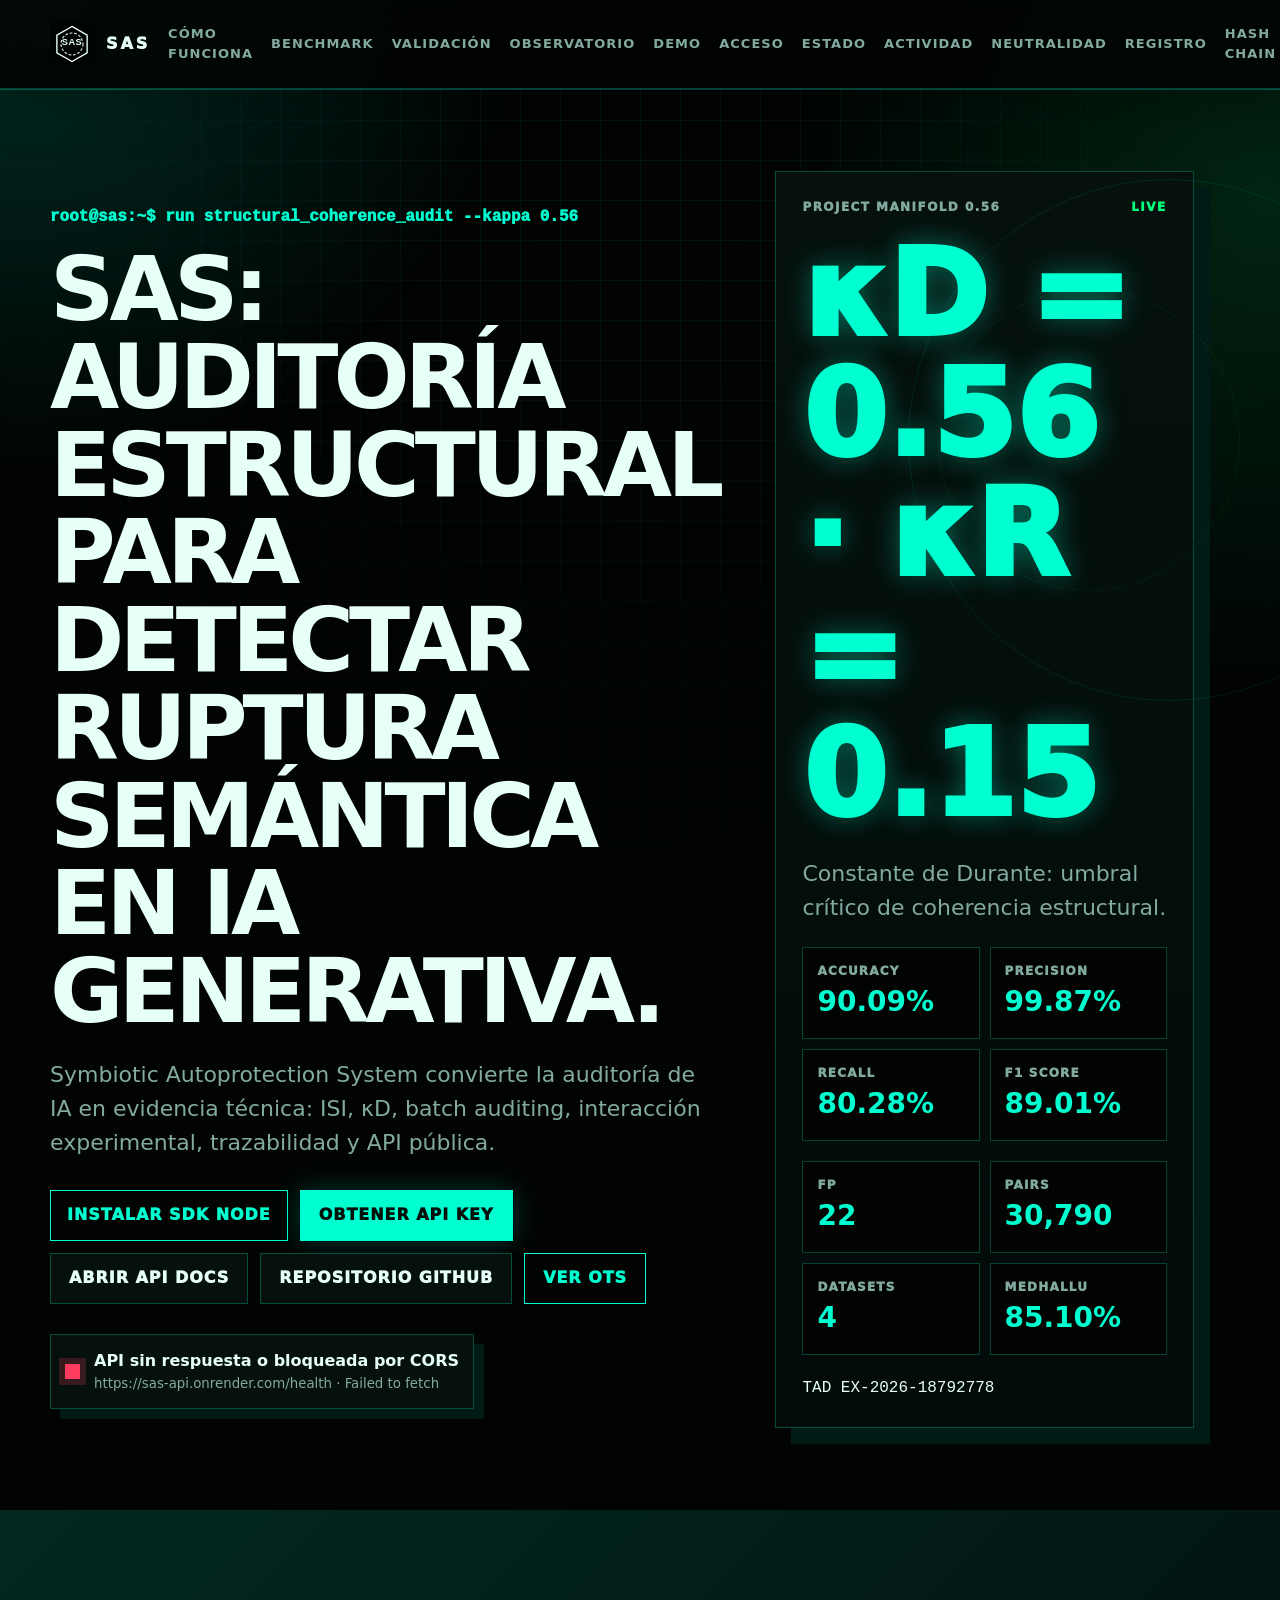
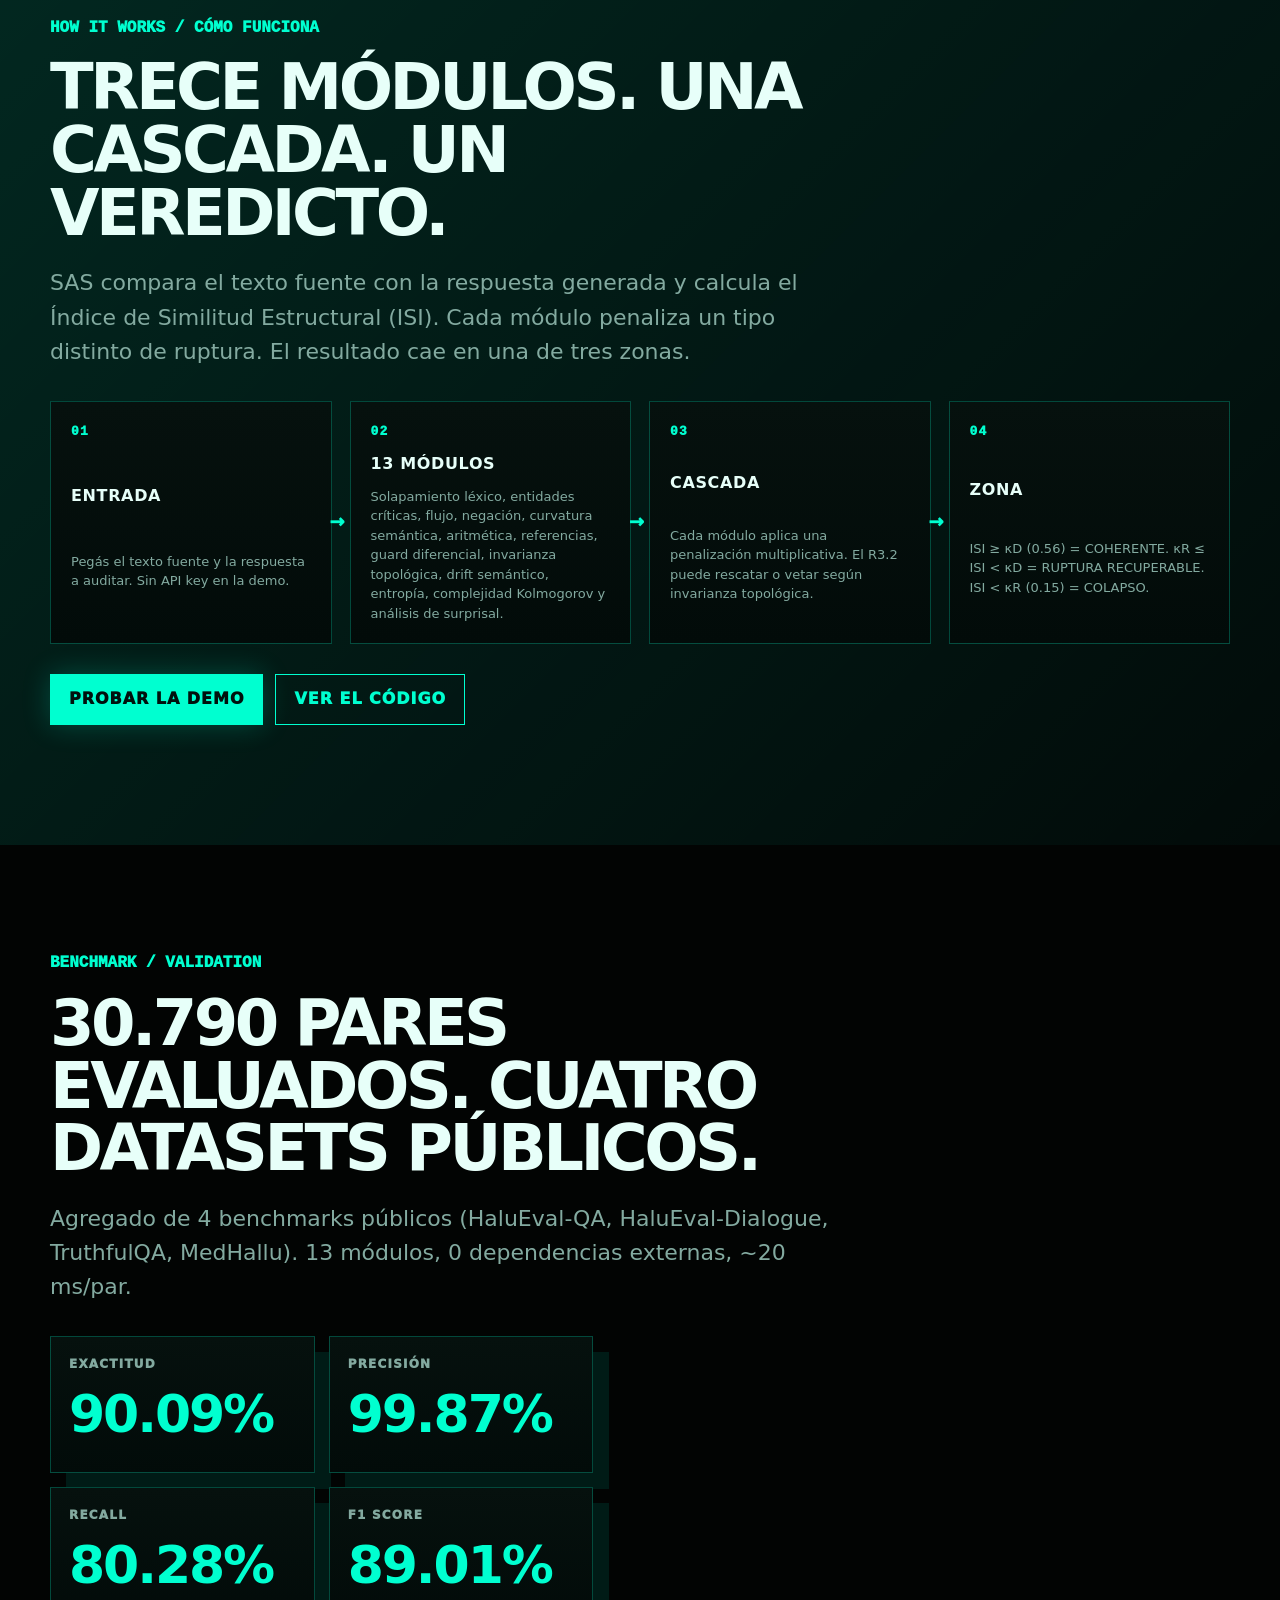
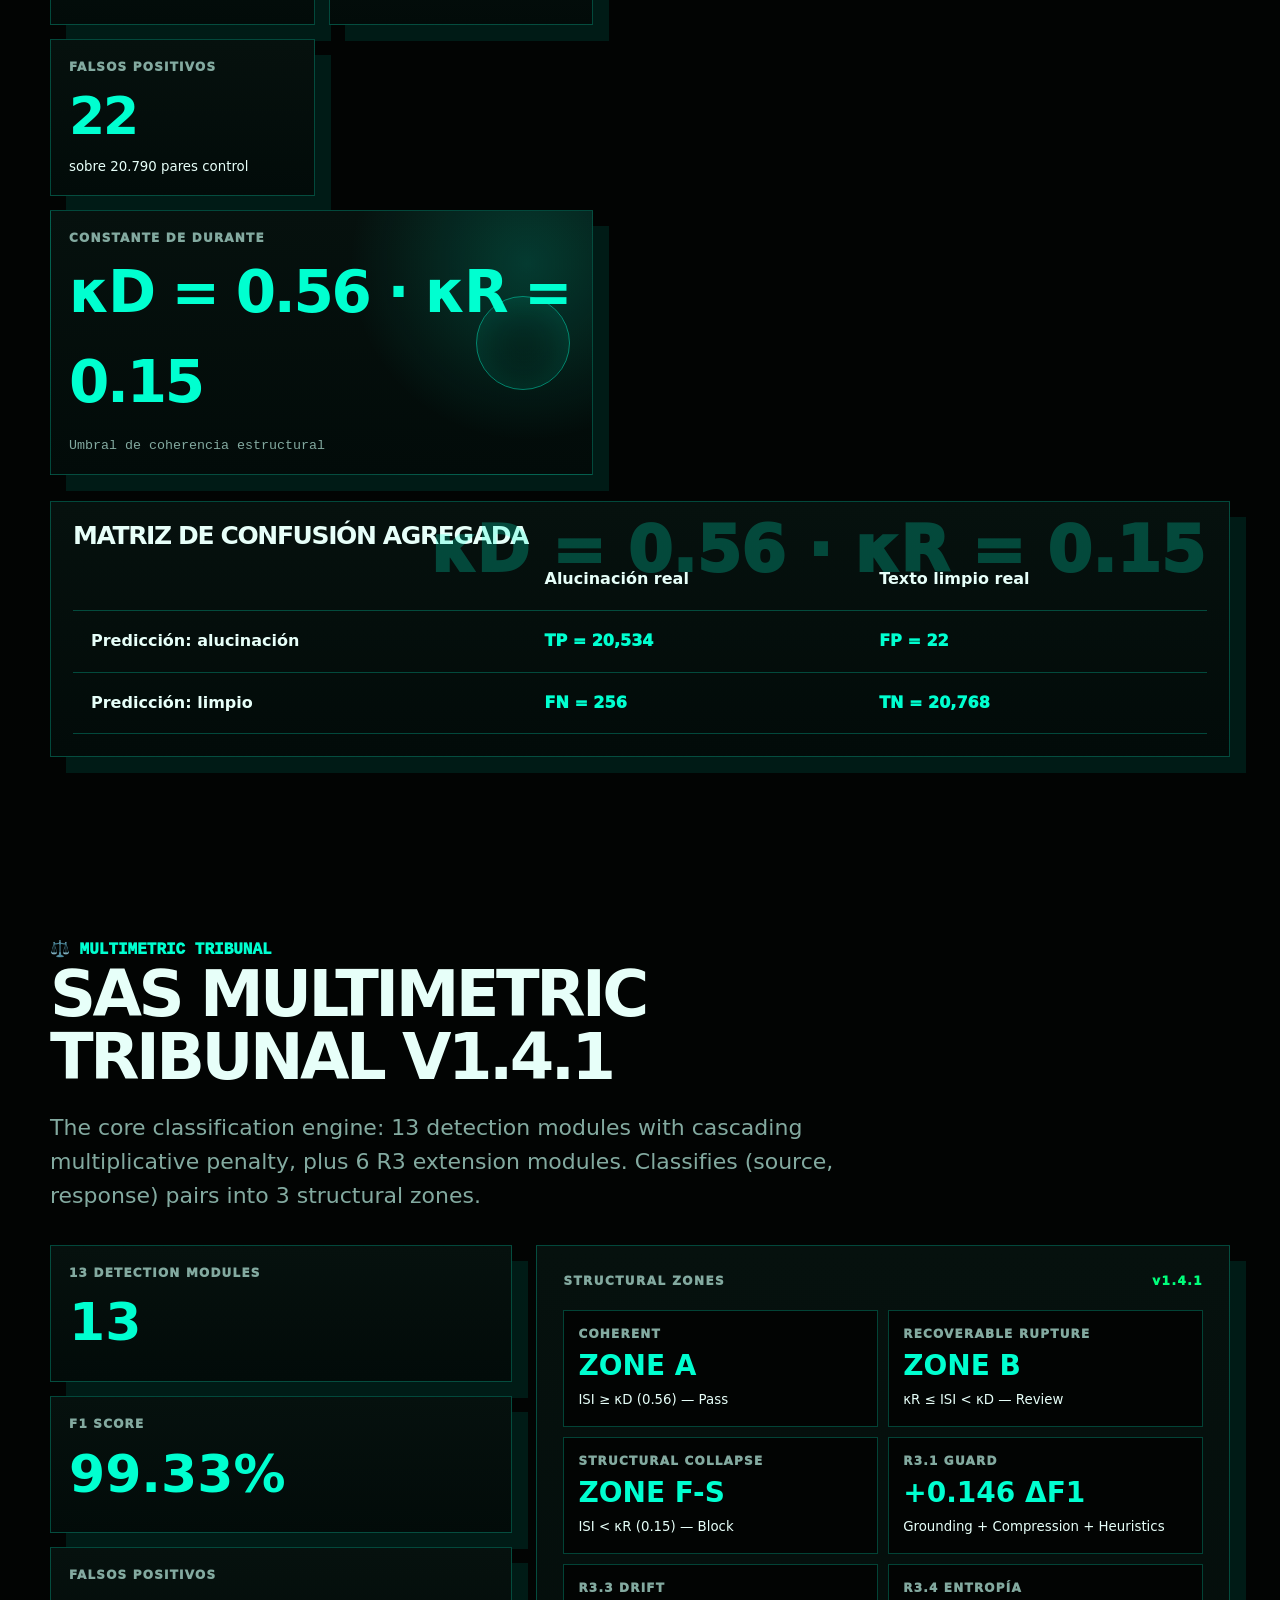
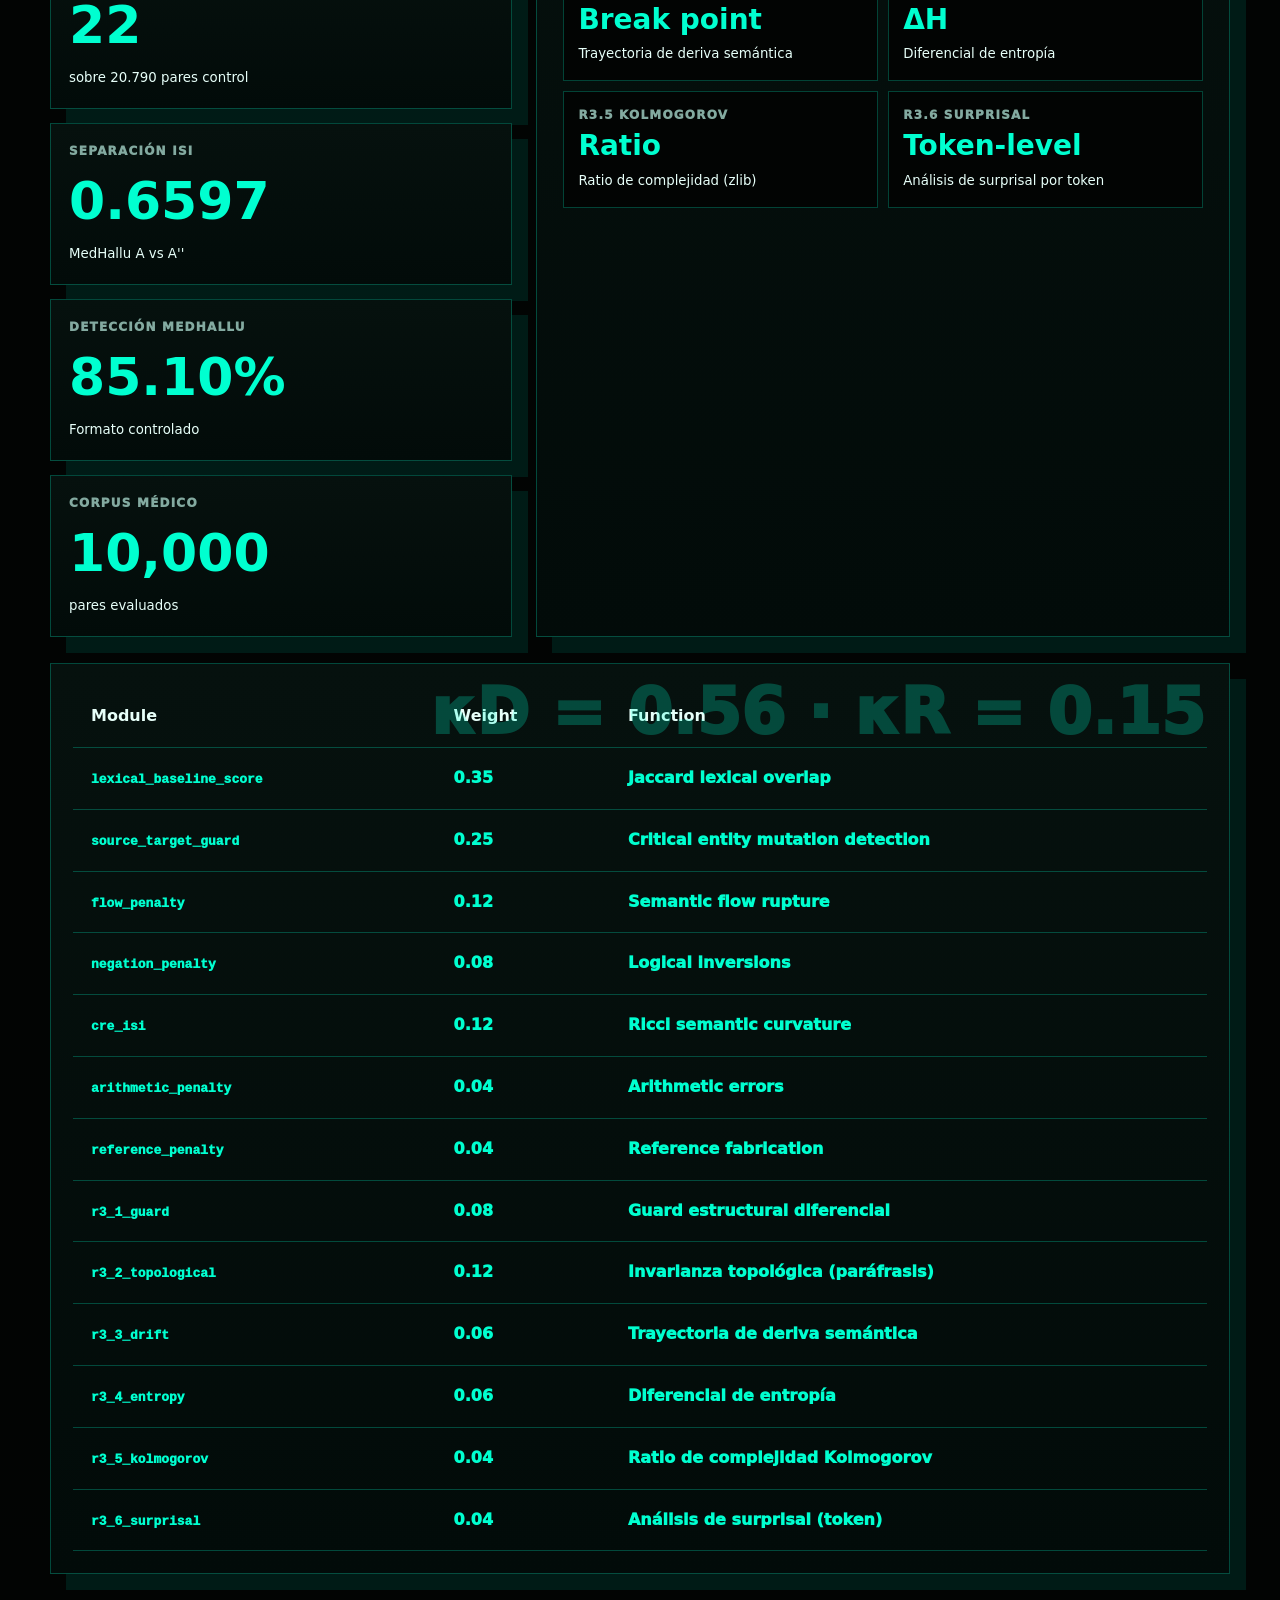
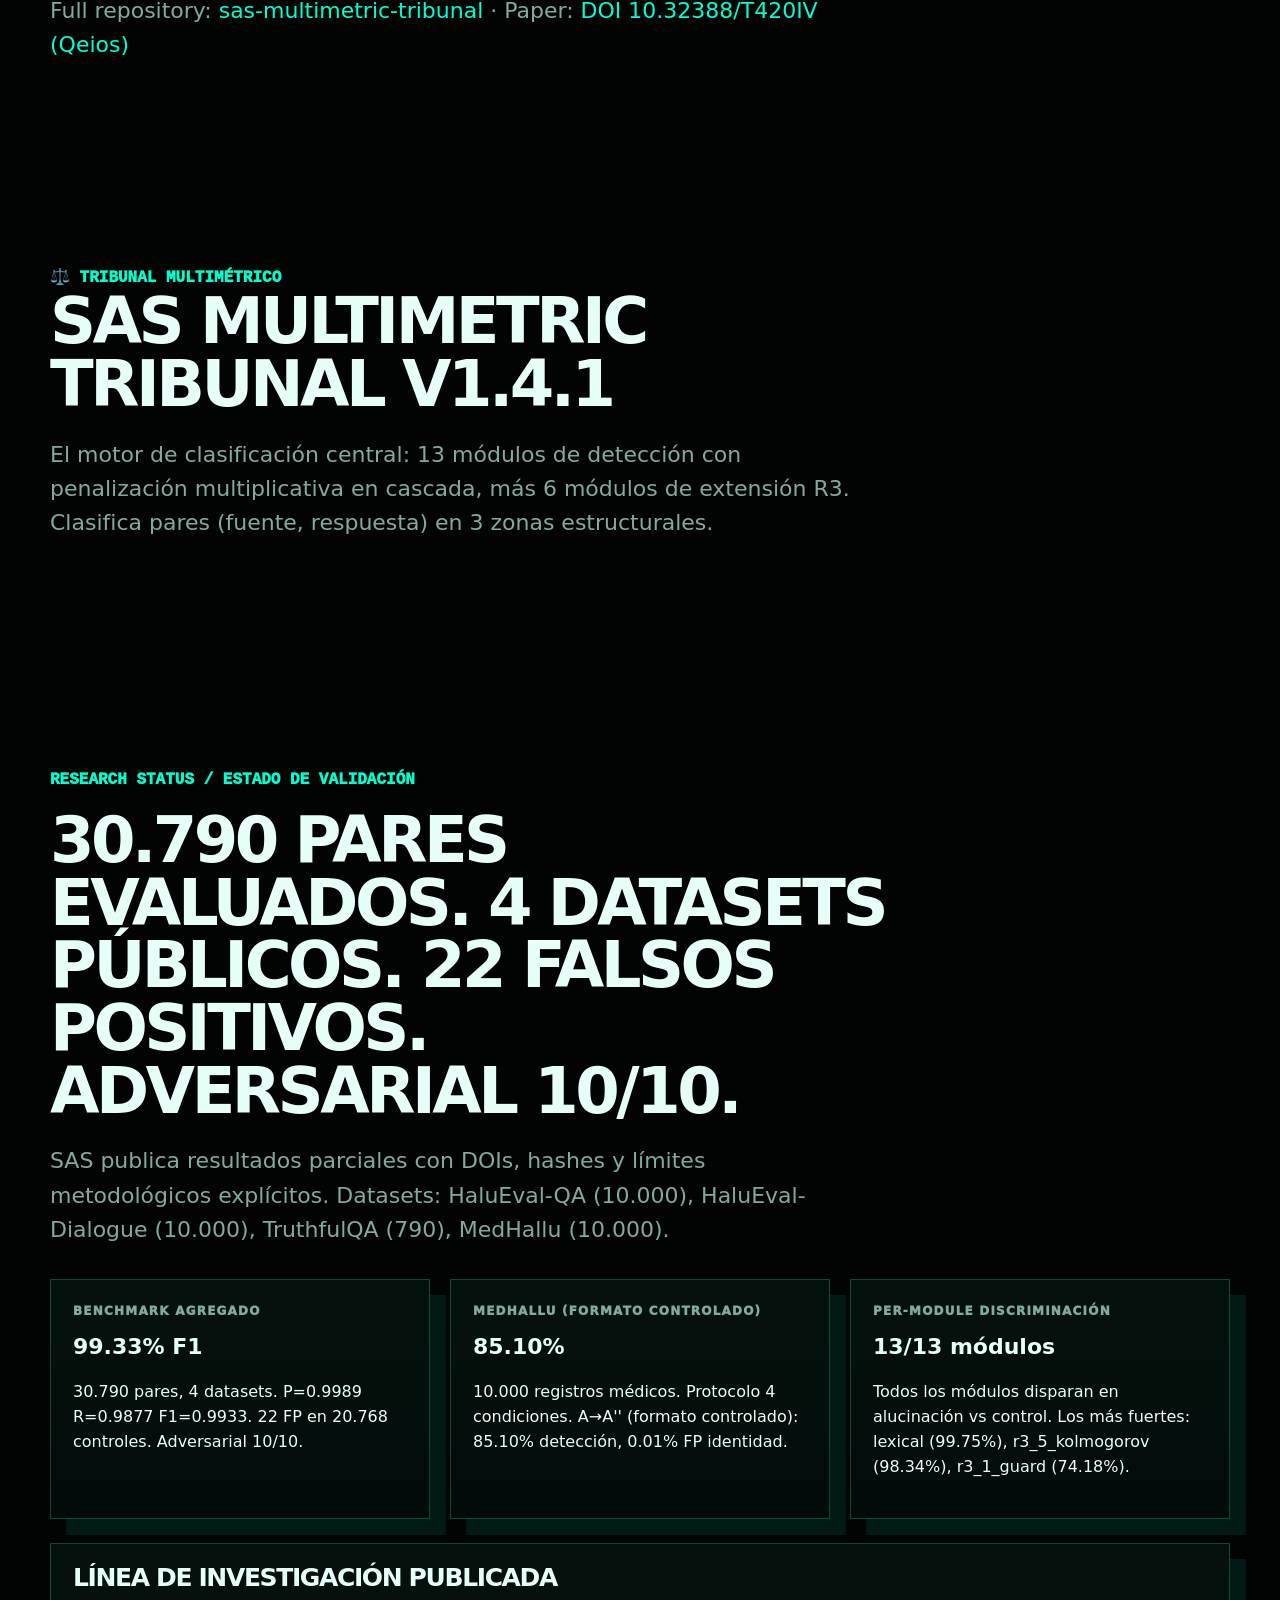
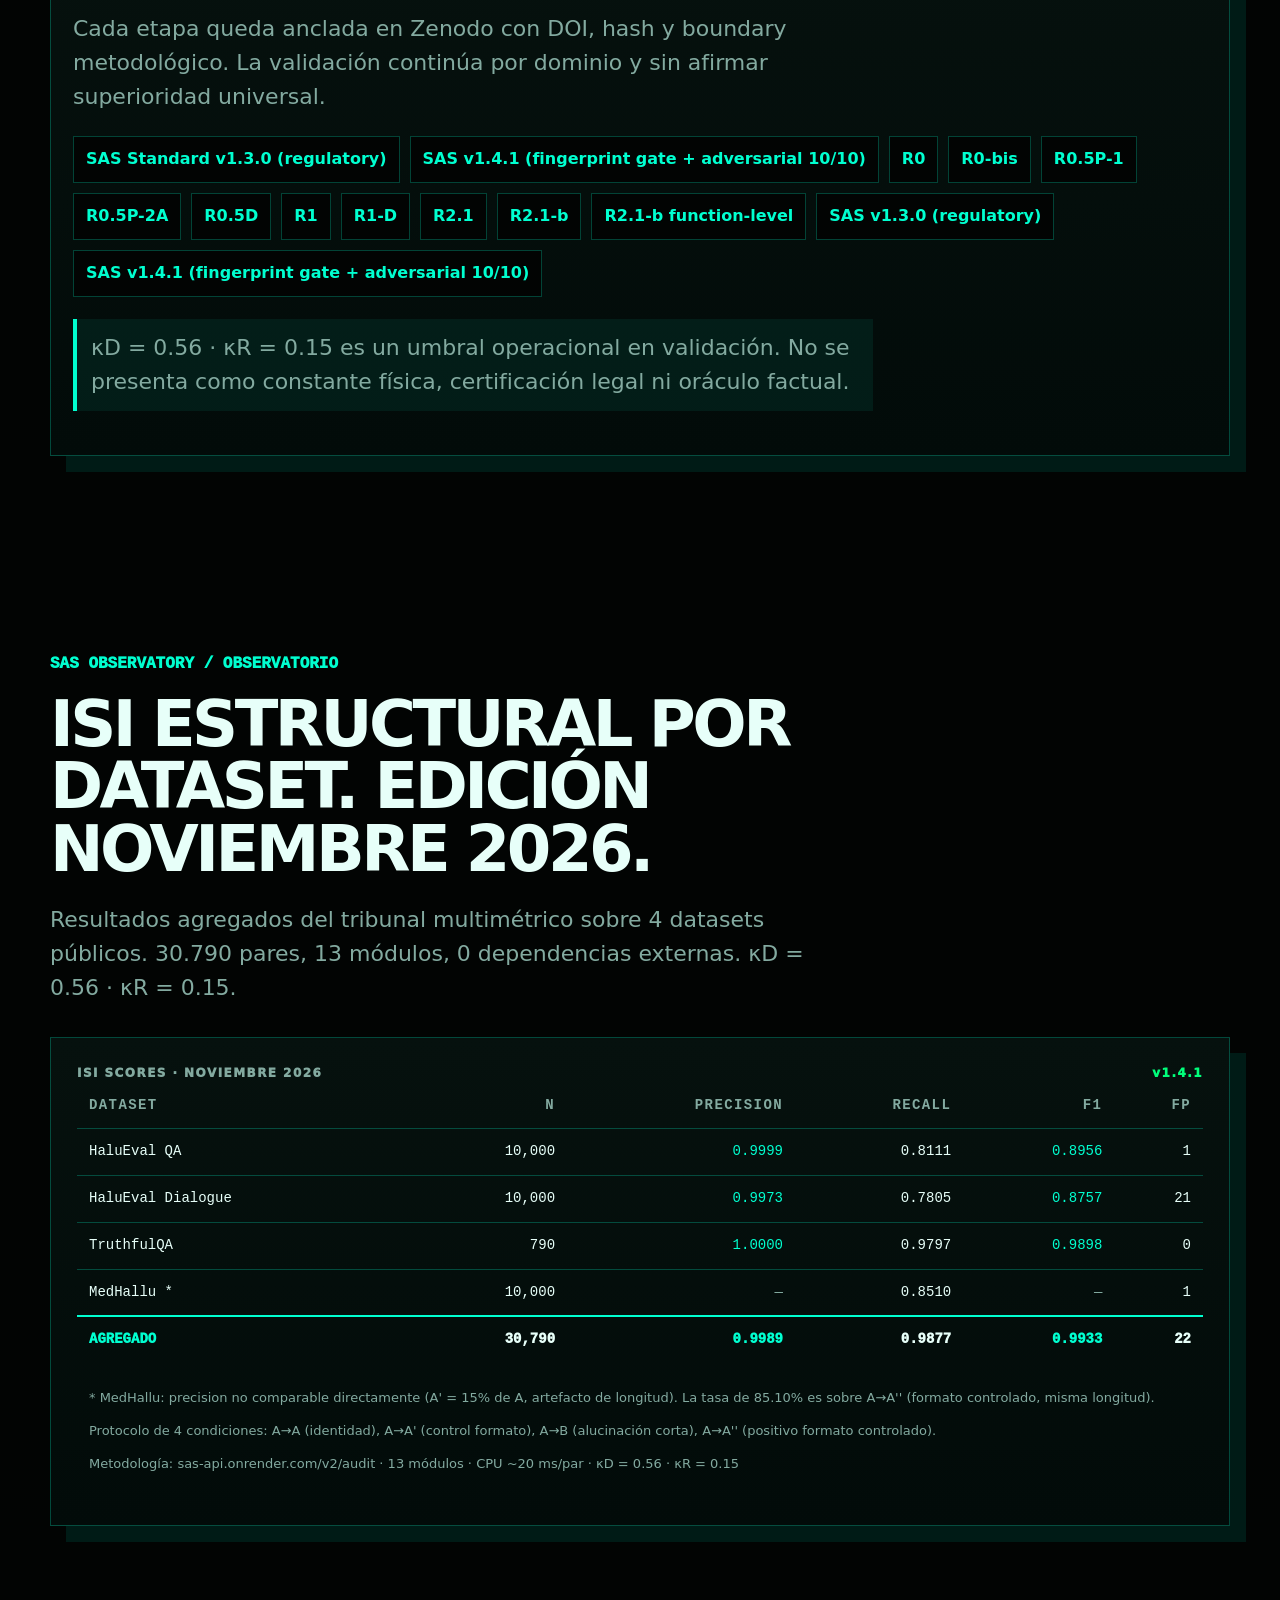
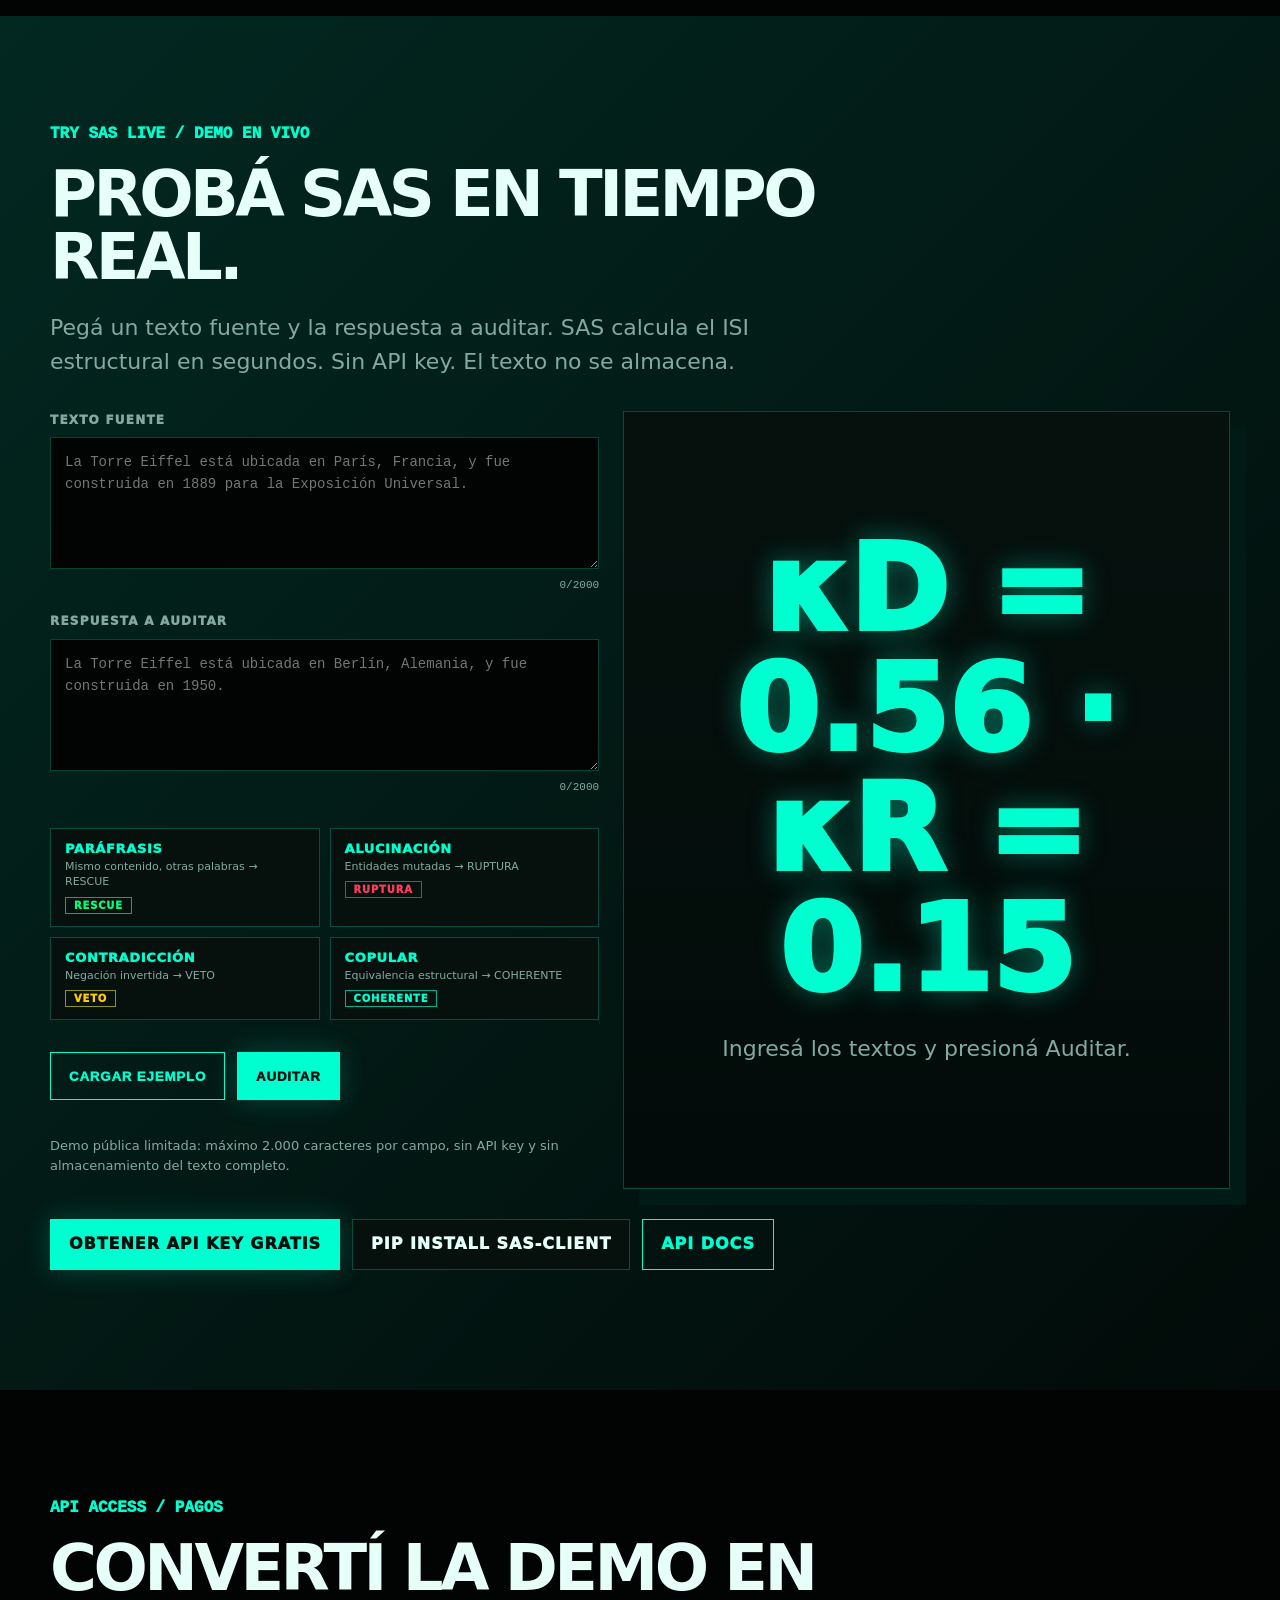
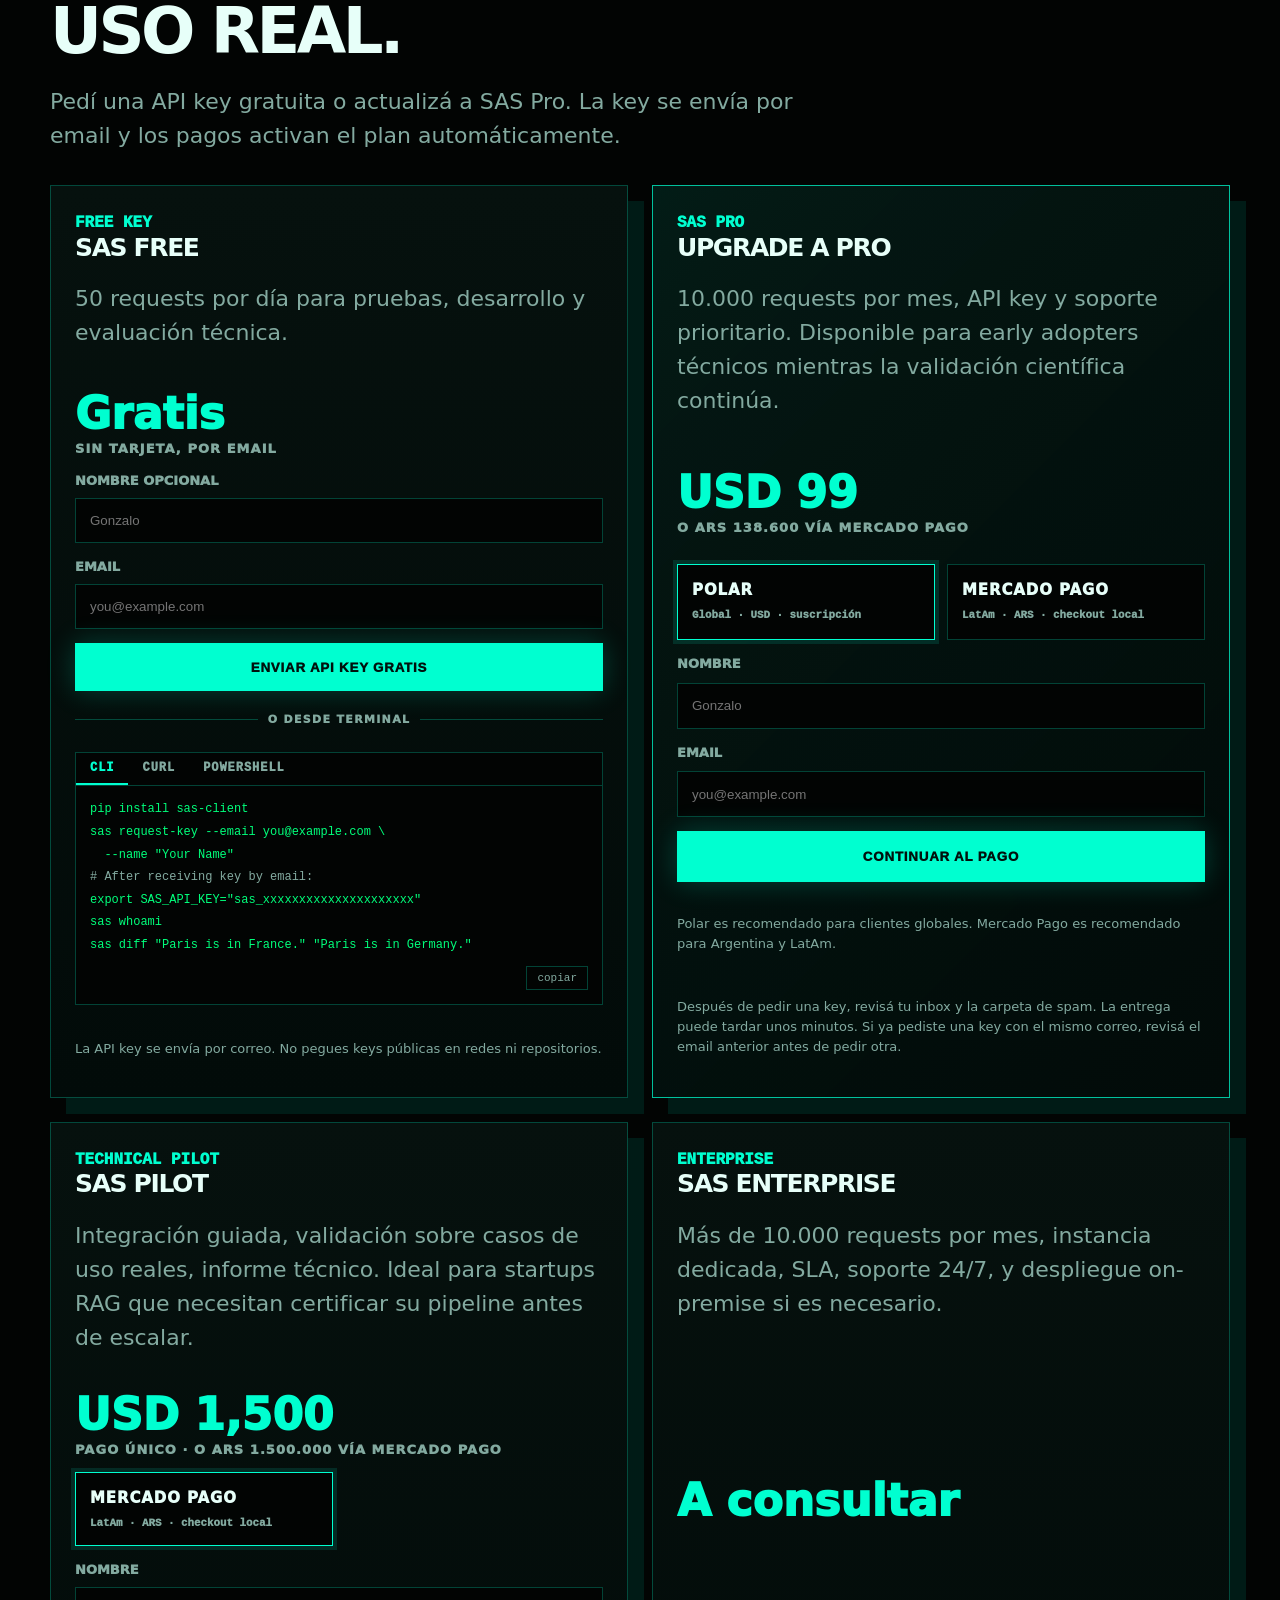
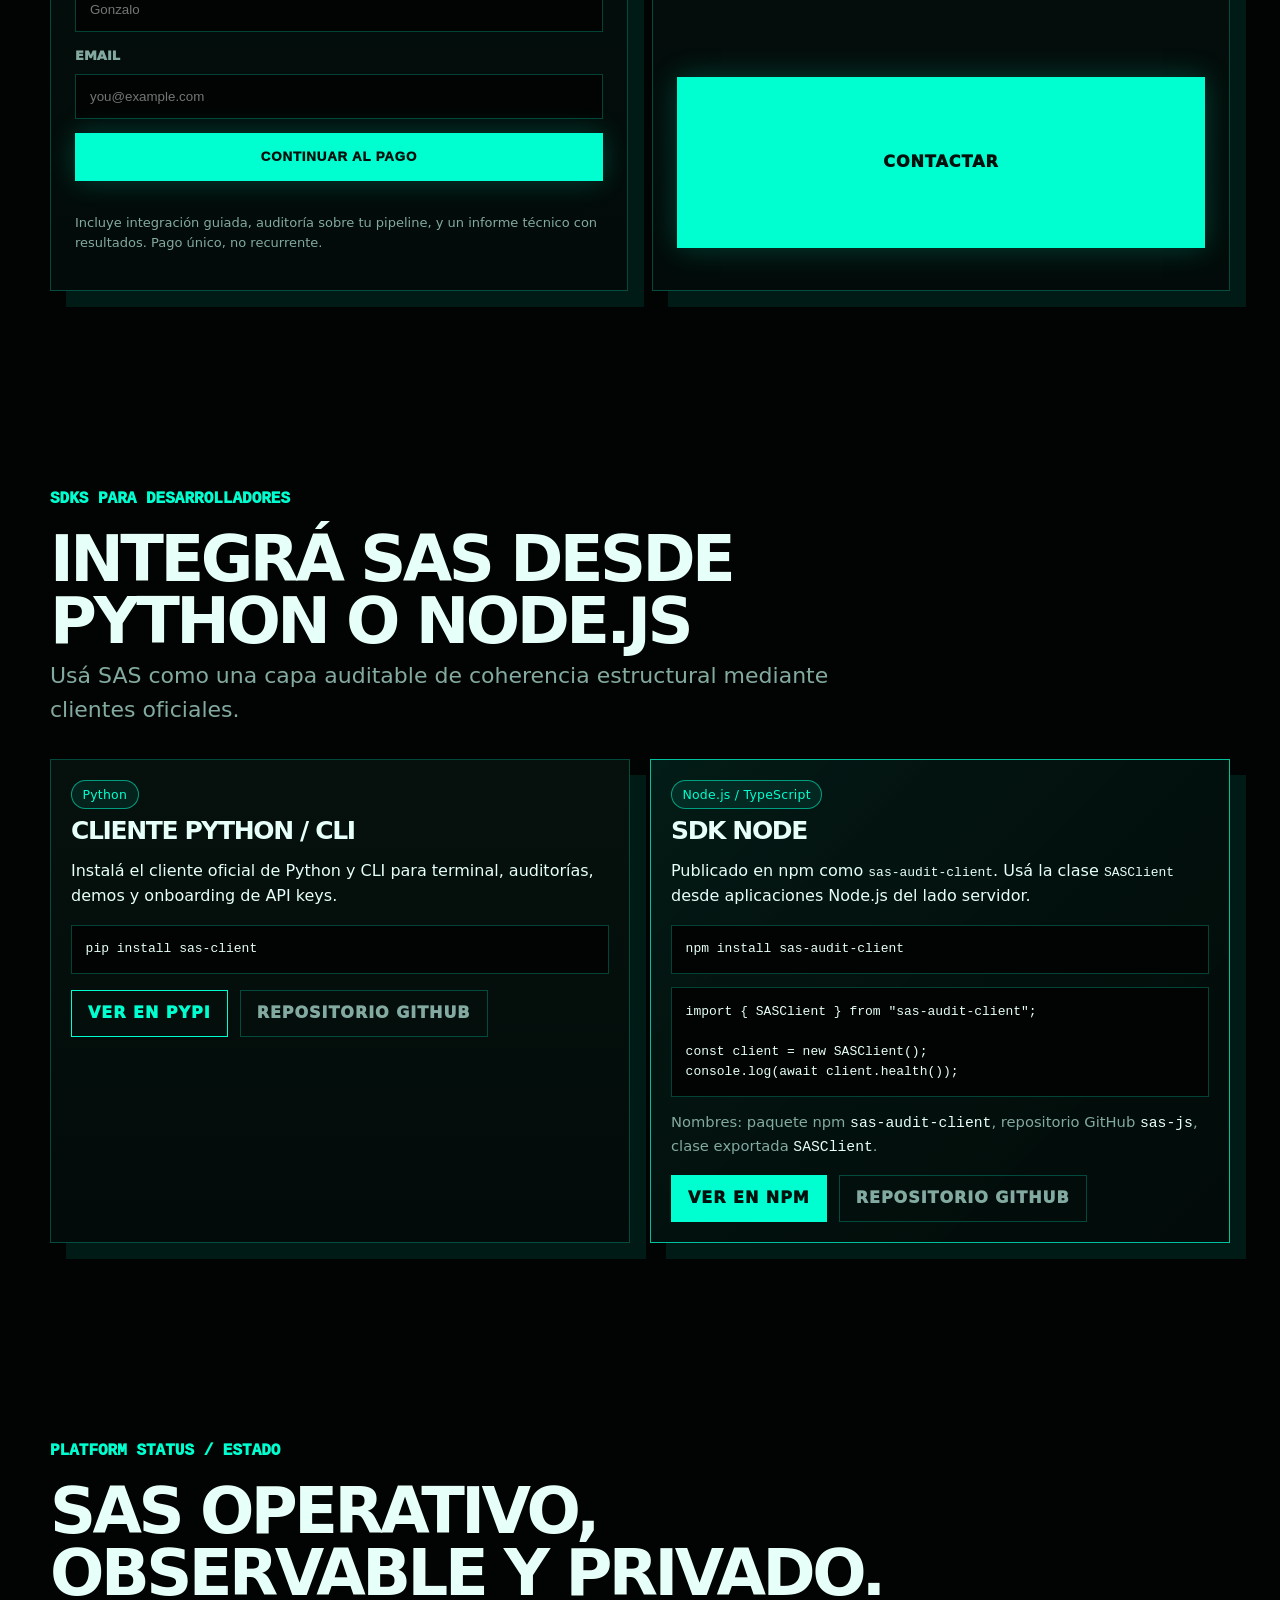
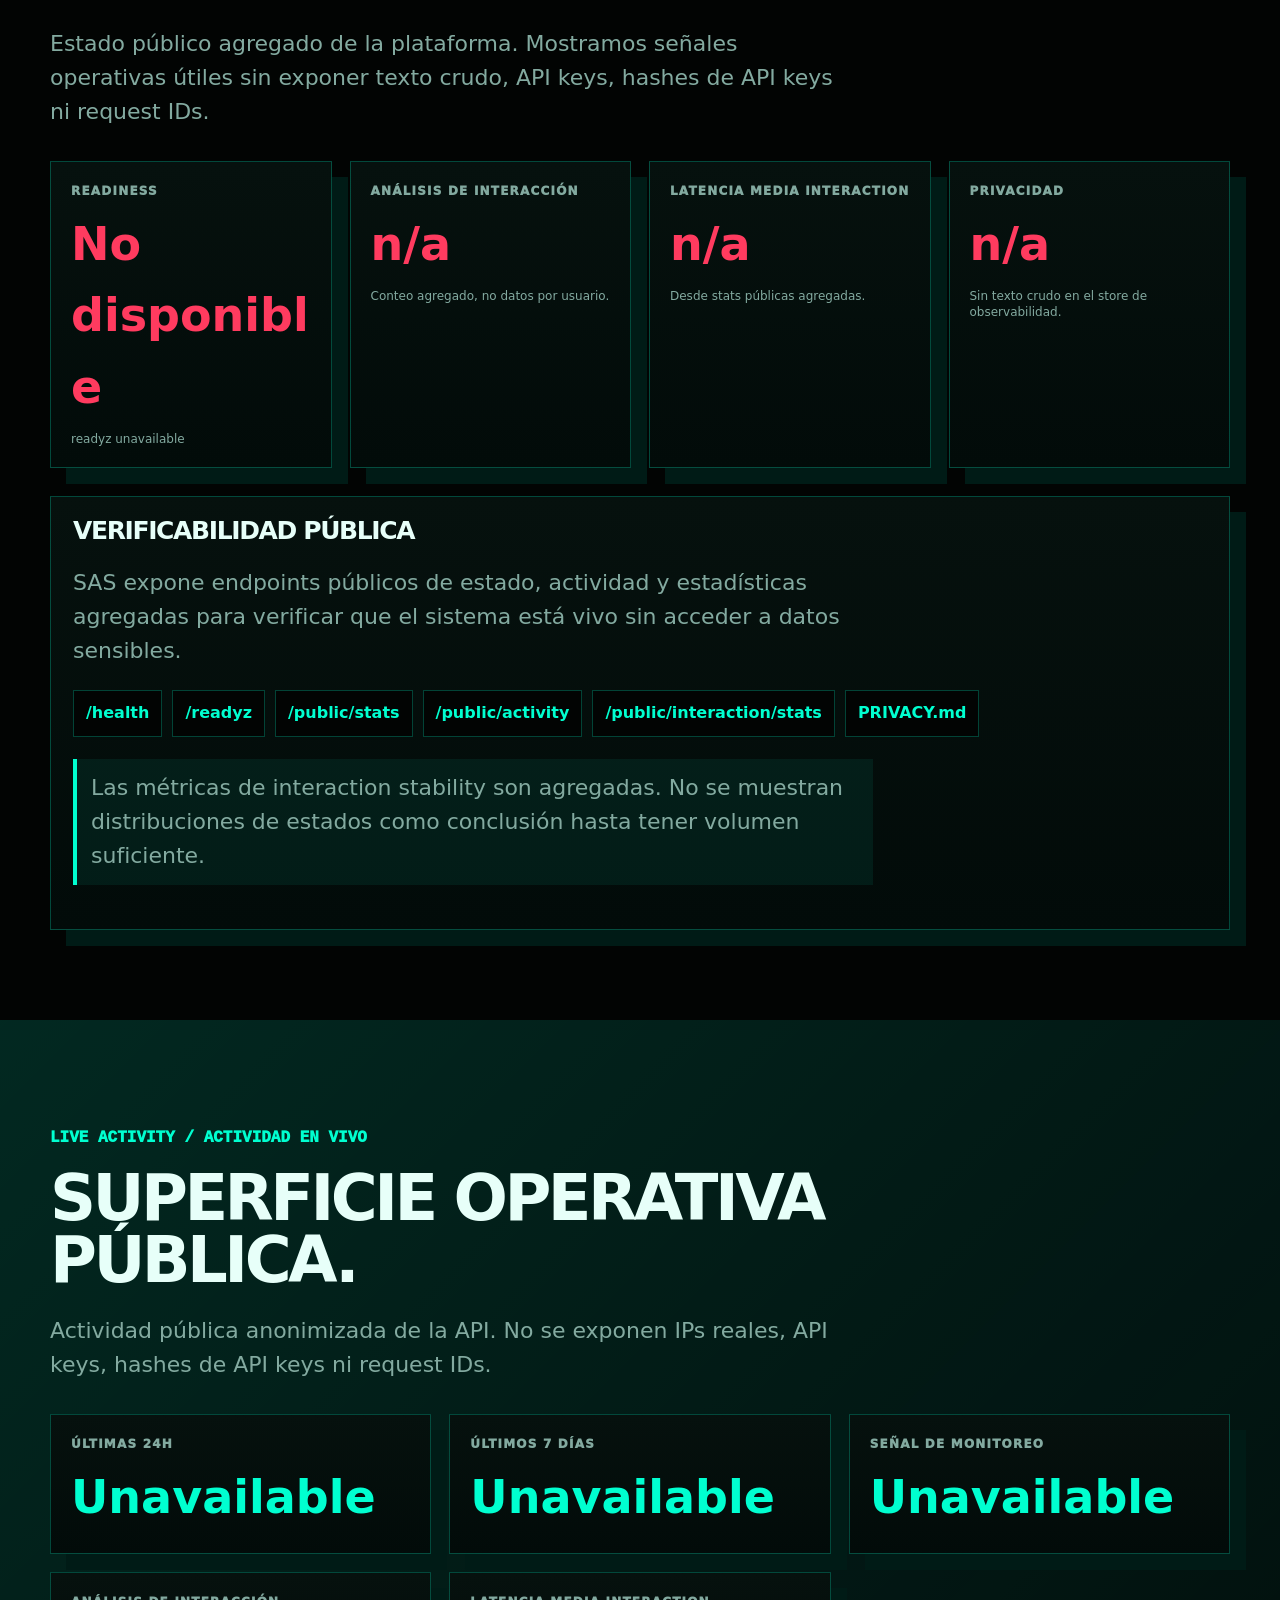
==== commit b2c5112f: "fix: landing P/R values to v1.4.1 (0.9989/0.9877) + confusion matrix TP=20,534 FN=256" ====
--- a/index.html
+++ b/index.html
@@ -303,7 +303,7 @@
 <div class="actions reveal"><a class="action primary" href="#demo" data-i18n="how_cta">Probar la demo</a><a class="action line" href="https://github.com/Leesintheblindmonk1999/SAS-API" target="_blank" rel="noopener" data-i18n="how_repo">Ver el código</a></div>
 </div></section>
 
-<section id="benchmark" class="section"><div class="container"><div class="head reveal"><p class="kicker">BENCHMARK / VALIDATION</p><h2 data-i18n="btitle">30.790 pares evaluados. Adversarial 10/10. F1 99.33%.</h2><p class="section-text" data-i18n="btext">Agregado de 4 benchmarks públicos (HaluEval-QA, HaluEval-Dialogue, TruthfulQA, MedHallu). 13 módulos, 0 dependencias externas, ~20 ms/par.</p></div><div class="bench-grid bench-grid-balanced"><div class="metrics metrics-balanced reveal"><article class="metric"><span data-i18n="bench_acc">Exactitud</span><strong>90.09%</strong></article><article class="metric"><span data-i18n="bench_prec">Precisión</span><strong>99.87%</strong></article><article class="metric"><span data-i18n="bench_rec">Recall</span><strong>80.28%</strong></article><article class="metric"><span data-i18n="bench_f1">F1 Score</span><strong>89.01%</strong></article><article class="metric"><span data-i18n="bench_fp">Falsos Positivos</span><strong>22</strong><small data-i18n="bench_fp_small">sobre 20.790 pares control</small></article><article class="metric kappa-metric"><span data-i18n="bench_kappa">Constante de Durante</span><strong>κD = 0.56 · κR = 0.15</strong><small data-i18n="bench_kappa_desc">Umbral de coherencia estructural</small></article></div></div><div class="matrix reveal"><h3 data-i18n="mtitle">Matriz de confusión agregada</h3><table><thead><tr><th></th><th data-i18n="ah">Alucinación real</th><th data-i18n="ac">Texto limpio real</th></tr></thead><tbody><tr><th data-i18n="ph">Predicción: alucinación</th><td>TP = 16,690</td><td>FP = 22</td></tr><tr><th data-i18n="pc">Predicción: limpio</th><td>FN = 4,100</td><td>TN = 20,768</td></tr></tbody></table></div></div></section>
+<section id="benchmark" class="section"><div class="container"><div class="head reveal"><p class="kicker">BENCHMARK / VALIDATION</p><h2 data-i18n="btitle">30.790 pares evaluados. Adversarial 10/10. F1 99.33%.</h2><p class="section-text" data-i18n="btext">Agregado de 4 benchmarks públicos (HaluEval-QA, HaluEval-Dialogue, TruthfulQA, MedHallu). 13 módulos, 0 dependencias externas, ~20 ms/par.</p></div><div class="bench-grid bench-grid-balanced"><div class="metrics metrics-balanced reveal"><article class="metric"><span data-i18n="bench_acc">Exactitud</span><strong>90.09%</strong></article><article class="metric"><span data-i18n="bench_prec">Precisión</span><strong>99.87%</strong></article><article class="metric"><span data-i18n="bench_rec">Recall</span><strong>80.28%</strong></article><article class="metric"><span data-i18n="bench_f1">F1 Score</span><strong>89.01%</strong></article><article class="metric"><span data-i18n="bench_fp">Falsos Positivos</span><strong>22</strong><small data-i18n="bench_fp_small">sobre 20.790 pares control</small></article><article class="metric kappa-metric"><span data-i18n="bench_kappa">Constante de Durante</span><strong>κD = 0.56 · κR = 0.15</strong><small data-i18n="bench_kappa_desc">Umbral de coherencia estructural</small></article></div></div><div class="matrix reveal"><h3 data-i18n="mtitle">Matriz de confusión agregada</h3><table><thead><tr><th></th><th data-i18n="ah">Alucinación real</th><th data-i18n="ac">Texto limpio real</th></tr></thead><tbody><tr><th data-i18n="ph">Predicción: alucinación</th><td>TP = 20,534</td><td>FP = 22</td></tr><tr><th data-i18n="pc">Predicción: limpio</th><td>FN = 256</td><td>TN = 20,768</td></tr></tbody></table></div></div></section>
 
 <!-- Validation status section -->
 
@@ -718,12 +718,12 @@
 <div class="hashchain-card">
 <span class="demo-label" data-i18n="hc_levels_label">Cadena de 6 niveles</span>
 <div class="hashchain-levels">
-<div class="hashchain-level"><span class="level-num">L1</span><span class="level-hash">5ee9dfe10f6f55c707c00822681138d3d529e69aa9bc90b25ae87814e47b3ab1</span><span class="level-desc" data-i18n="hc_l1">121 archivos .py individuales</span></div>
-<div class="hashchain-level"><span class="level-num">L2</span><span class="level-hash">35f5fccc344eca04d73bf4050db37d956c00dd3e456d4704c94dd6100229833f</span><span class="level-desc" data-i18n="hc_l2">12 módulos del tribunal concatenados</span></div>
+<div class="hashchain-level"><span class="level-num">L1</span><span class="level-hash">c7d459b413b5c7039d8370a9b254a6aa9726bc08d3ed2a4f2c58c767f8d7d295</span><span class="level-desc" data-i18n="hc_l1">121 archivos .py individuales</span></div>
+<div class="hashchain-level"><span class="level-num">L2</span><span class="level-hash">48e3ca12407f8f2e6432daefe77340cee2b3de4d38adb8ea5ab5871e60a2171b</span><span class="level-desc" data-i18n="hc_l2">12 módulos del tribunal concatenados</span></div>
 <div class="hashchain-level"><span class="level-num">L3</span><span class="level-hash">b6290c5b49c35305d39ce8cfd689b6d377e091e85eccecaa385610f9a1ea36ce</span><span class="level-desc" data-i18n="hc_l3">app/main.py</span></div>
 <div class="hashchain-level"><span class="level-num">L4</span><span class="level-hash">3f0fe473610f461e052876bb46b9f7ae51cd0d3da08b206de07dbc3f5468cf87</span><span class="level-desc" data-i18n="hc_l4">requirements.txt</span></div>
 <div class="hashchain-level"><span class="level-num">L5</span><span class="level-hash">748ed05910c1a6ccb12b985c1b1b115e9e9077e25b6732439c3c4ce8ceaed478</span><span class="level-desc" data-i18n="hc_l5">docker-compose.yml</span></div>
-<div class="hashchain-level"><span class="level-num">L6</span><span class="level-hash">a0a371be4240c822d25974667049a9a94e281876ab0caa008bd7cf598e3f8cc8</span><span class="level-desc" data-i18n="hc_l6">chain.txt (self-hash)</span></div>
+<div class="hashchain-level"><span class="level-num">L6</span><span class="level-hash">f585716abcbeac79b93033637b8f55a00efb690a2a7039a2ce3d7fee0833ecff</span><span class="level-desc" data-i18n="hc_l6">chain.txt (self-hash)</span></div>
 </div>
 <div class="demo-actions"><a class="action line" href="https://github.com/Leesintheblindmonk1999/SAS-API/tree/main/hash_chain" target="_blank" rel="noopener" data-i18n="hc_repo_btn">Ver hash_chain en GitHub</a><a class="action" href=".well-known/ots-proof.txt" data-i18n="hc_ots_btn">Prueba OTS</a></div>
 </div>
@@ -750,10 +750,10 @@
 const SAS_ACTIVITY_API_BASE="https://sas-api.onrender.com";
 const SAS_DEMO_API="https://sas-api.onrender.com/public/demo/audit";
 const dict={
-es:{nav_benchmark:"Benchmark",nav_demo:"Demo",nav_platform:"Estado",nav_live:"Actividad",nav_neutrality:"Neutralidad",nav_legal:"Registro",nav_contact:"Contacto",cmd:"run structural_coherence_audit --kappa 0.56",title:"SAS: auditoría estructural para detectar ruptura semántica en IA generativa.",lead:"Symbiotic Autoprotection System convierte la auditoría de IA en evidencia técnica: ISI, κD, batch auditing, interacción experimental, trazabilidad y API pública.",api:"Abrir API Docs",repo:"Repositorio GitHub",ots:"Ver OTS",checking:"Verificando API pública",online:"API pública online",offline:"API sin respuesta o bloqueada por CORS",kdesc:"Constante de Durante: umbral crítico de coherencia estructural.",btitle:"30.790 pares evaluados. Cuatro datasets públicos.",btext:"Agregado de 4 benchmarks públicos (HaluEval-QA, HaluEval-Dialogue, TruthfulQA, MedHallu). 13 módulos, 0 dependencias externas, ~20 ms/par.",bcap:"SAS v1.4.1: 13 modules · 4 datasets · 30,790 pairs · P=0.9987 R=0.8028 F1=0.9933",mtitle:"Matriz de confusión agregada",ah:"Alucinación real",ac:"Texto limpio real",ph:"Predicción: alucinación",pc:"Predicción: limpio",demo_title:"Probá SAS en tiempo real.",demo_text:"Pegá un texto fuente y la respuesta a auditar. SAS calcula el ISI estructural en segundos. Sin API key. El texto no se almacena.",demo_source_label:"Texto fuente",demo_response_label:"Respuesta a auditar",demo_source_placeholder:"La Torre Eiffel está ubicada en París, Francia, y fue construida en 1889 para la Exposición Universal.",demo_response_placeholder:"La Torre Eiffel está ubicada en Berlín, Alemania, y fue construida en 1950.",demo_example:"Cargar ejemplo",demo_audit:"Auditar",demo_idle:"Ingresá los textos y presioná Auditar.",demo_running:"Analizando...",demo_verdict_label:"Veredicto",demo_modules_label:"Módulos activados",demo_latency_label:"Latencia",demo_zona_label:"Zona",demo_riesgo_label:"Riesgo",demo_topo_label:"Score topológico (R3.2)",demo_lex_label:"Solapamiento léxico",demo_hash_label:"Audit hash",demo_privacy:"Demo pública limitada: máximo 2.000 caracteres por campo, sin API key y sin almacenamiento del texto completo.",demo_get_key:"Obtener API key gratis",demo_none:"ninguno",demo_err_short:"Mínimo 30 caracteres en ambos campos para una auditoría estructural significativa..",demo_err_long:"Máximo 2.000 caracteres por campo.",demo_limit:"Límite de demo alcanzado. Obtené una API key gratis para continuar.",demo_err_generic:"Error al conectar con la API.",live_title:"Superficie operativa pública.",live_text:"Actividad pública anonimizada de la API. No se exponen IPs reales, API keys, hashes de API keys ni request IDs.",last24:"Últimas 24h",last7:"Últimos 7 días",monitoring:"Señal de monitoreo",normal:"Actividad pública normal",anomaly:"Tráfico anómalo detectado",activity_title:"Últimos 100 requests anonimizados",activity_note:"Los timestamps están redondeados y los países son buckets agregados cuando el proveedor los entrega.",no_activity:"Todavía no hay actividad pública disponible.",activity_unavailable:"Actividad pública no disponible.",ntitle:"Neutralidad operativa. Reglas simétricas.",np1:"SAS y κD = 0.56 · κR = 0.15 son un candidato a estándar abierto disponible para cualquier organización pública o privada bajo las mismas reglas, sin exclusividades ni privilegios.",np2:"La condición de uso es atribución explícita a Gonzalo Emir Durante, preservación de la integridad técnica del estándar y respeto a la licencia GPL-3.0 + Durante Invariance License.",np3:"SAS no se presenta como certificación legal universal ni como oráculo factual. Es una capa técnica de evidencia para auditoría estructural de coherencia.",ltitle:"Registro, DOI y anclaje criptográfico.",tad:"Registro administrativo argentino asociado al estándar SAS / κD.",anchor:"Anclado a Bitcoin",olink:"Abrir prueba OTS",ctitle:"Pilotos, licencias y auditorías.",ctext:"Para startups RAG, integraciones empresariales, licencias on-premise o auditoría técnica de salidas LLM.",name:"Nombre",msg:"Mensaje",send:"Enviar mensaje",note:"El mensaje será enviado a duranteg2@gmail.com mediante FormSubmit. La primera vez puede requerir confirmación del email.",foot:"Anclado a Bitcoin"},
-en:{nav_benchmark:"Benchmark",nav_demo:"Demo",nav_platform:"Status",nav_live:"Activity",nav_neutrality:"Neutrality",nav_legal:"Registry",nav_contact:"Contact",cmd:"run structural_coherence_audit --kappa 0.56",title:"SAS: structural auditing for semantic rupture detection in generative AI.",lead:"Symbiotic Autoprotection System turns AI auditing into technical evidence: ISI, κD, batch auditing, experimental interaction stability, traceability, and a public API.",api:"Open API Docs",repo:"GitHub Repository",ots:"View OTS",checking:"Checking public API",online:"Public API online",offline:"API unavailable or blocked by CORS",kdesc:"Durante Constant: critical threshold for structural coherence.",btitle:"30,790 pairs evaluated. Four public datasets.",btext:"Aggregate of 4 public benchmarks (HaluEval-QA, HaluEval-Dialogue, TruthfulQA, MedHallu). 13 modules, zero external dependencies, ~20 ms/pair.",bcap:"SAS v1.4.1: 13 modules · 4 datasets · 30,790 pairs · P=0.9987 R=0.8028 F1=0.9933",mtitle:"Aggregate confusion matrix",ah:"Actual hallucination",ac:"Actual clean",ph:"Predicted hallucination",pc:"Predicted clean",demo_title:"Test SAS in real time.",demo_text:"Paste a source text and the response to audit. SAS computes structural ISI in seconds. No API key required. Text is not stored.",demo_source_label:"Source text",demo_response_label:"Response to audit",demo_source_placeholder:"The Eiffel Tower is located in Paris, France, and was built in 1889 for the World Fair.",demo_response_placeholder:"The Eiffel Tower is located in Berlin, Germany, and was built in 1950.",demo_example:"Load example",demo_audit:"Audit",demo_idle:"Enter both texts and press Audit.",demo_running:"Analyzing...",demo_verdict_label:"Verdict",demo_modules_label:"Triggered modules",demo_latency_label:"Latency",demo_zona_label:"Zone",demo_riesgo_label:"Risk",demo_topo_label:"Topological score (R3.2)",demo_lex_label:"Lexical overlap",demo_hash_label:"Audit hash",demo_privacy:"Public limited demo: maximum 2,000 characters per field, no API key, and no full text storage.",demo_get_key:"Get free API key",demo_none:"none",demo_err_short:"Minimum 30 characters in both fields for a meaningful structural audit.",demo_err_long:"Maximum 2,000 characters per field.",demo_limit:"Demo limit reached. Get a free API key to continue.",demo_err_generic:"Error connecting to the API.",live_title:"Public operational surface.",live_text:"Public anonymized API activity. No raw IPs, API keys, API key hashes, or request IDs are exposed.",last24:"Last 24h",last7:"Last 7 days",monitoring:"Monitoring signal",normal:"Normal public activity",anomaly:"Anomalous traffic detected",activity_title:"Last 100 anonymized requests",activity_note:"Timestamps are rounded and countries are aggregate buckets when provided by the infrastructure.",no_activity:"No public activity available yet.",activity_unavailable:"Public activity unavailable.",ntitle:"Operational neutrality. Symmetric rules.",np1:"SAS and κD = 0.56 · κR = 0.15 are an open standard candidate available to any public or private organization under the same rules, without exclusivity or privileges.",np2:"The condition of use is explicit attribution to Gonzalo Emir Durante, preservation of the standard's technical integrity, and respect for the GPL-3.0 + Durante Invariance License.",np3:"SAS is not presented as universal legal certification or a factual oracle. It is a technical evidence layer for structural coherence auditing.",ltitle:"Registry, DOI, and cryptographic anchoring.",tad:"Argentine administrative registry associated with the SAS / κD standard.",anchor:"Anchored to Bitcoin",olink:"Open OTS proof",ctitle:"Pilots, licensing, and audits.",ctext:"For RAG startups, enterprise integrations, on-premise licensing, or technical auditing of LLM outputs.",name:"Name",msg:"Message",send:"Send message",note:"The message will be sent to duranteg2@gmail.com through FormSubmit. The first submission may require email confirmation.",foot:"Anchored to Bitcoin"}};
-Object.assign(dict.es,{nav_observatory:"Observatorio",pilot_title:"SAS Pilot",pilot_text:"Integración guiada, validación sobre casos de uso reales, informe técnico. Ideal para startups RAG que necesitan certificar su pipeline antes de escalar.",pilot_price_note:"pago único · o ARS 1.500.000 vía Mercado Pago",pilot_button:"Continuar al pago",pilot_note:"Incluye integración guiada, auditoría sobre tu pipeline, y un informe técnico con resultados. Pago único, no recurrente.",ent_title:"SAS Enterprise",ent_text:"Más de 10.000 requests por mes, instancia dedicada, SLA, soporte 24/7, y despliegue on-premise si es necesario.",ent_price:"A consultar",ent_price_note:"presupuesto personalizado",ent_button:"Contactar",obs_title:"ISI estructural por dataset. Edición noviembre 2026.",obs_text:"Resultados agregados del tribunal multimétrico sobre 4 datasets públicos. 30.790 pares, 13 módulos, 0 dependencias externas. κD = 0.56 · κR = 0.15.",obs_panel_title:"ISI SCORES · NOVIEMBRE 2026",obs_th_dataset:"Dataset",obs_th_n:"n",obs_th_p:"Precision",obs_th_r:"Recall",obs_th_f1:"F1",obs_th_fp:"FP",obs_note1:"* MedHallu: precision no comparable directamente (A' = 15% de A, artefacto de longitud). La tasa de 85.10% es sobre A→A'' (formato controlado, misma longitud).",obs_note2:"Protocolo de 4 condiciones: A→A (identidad), A→A' (control formato), A→B (alucinación corta), A→A'' (positivo formato controlado).",obs_note3:"Metodología: sas-api.onrender.com/v2/audit · 13 módulos · CPU ~20 ms/par · κD = 0.56 · κR = 0.15",nav_observatory:"Observatorio",nav_validation:"Validación",validation_title:"30.790 pares evaluados. 4 datasets públicos. 22 falsos positivos. Adversarial 10/10.",validation_text:"SAS publica resultados parciales con DOIs, hashes y límites metodológicos explícitos. Datasets: HaluEval-QA (10.000), HaluEval-Dialogue (10.000), TruthfulQA (790), MedHallu (10.000).",validation_v1:"30.790 pares, 4 datasets. P=0.9987 R=0.8028 F1=0.9933. 22 FP en 20.768 controles. Adversarial 10/10.",validation_medhallu:"10.000 registros médicos. Protocolo 4 condiciones. A→A'' (formato controlado): 85.10% detección, 0.01% FP identidad.",validation_modules:"Todos los módulos disparan en alucinación vs control. Los más fuertes: lexical (99.75%), r3_5_kolmogorov (98.34%), r3_1_guard (74.18%).",validation_roadmap_title:"Línea de investigación publicada",validation_roadmap_text:"Cada etapa queda anclada en Zenodo con DOI, hash y boundary metodológico. La validación continúa por dominio y sin afirmar superioridad universal.",validation_note:"κD = 0.56 · κR = 0.15 es un umbral operacional en validación. No se presenta como constante física, certificación legal ni oráculo factual."});
-Object.assign(dict.en,{nav_observatory:"Observatory",pilot_title:"SAS Pilot",pilot_text:"Guided integration, validation on real use cases, technical report. Ideal for RAG startups that need to certify their pipeline before scaling.",pilot_price_note:"one-time · or ARS 1,500,000 via Mercado Pago",pilot_button:"Continue to payment",pilot_note:"Includes guided integration, pipeline audit, and a technical report with results. One-time payment, non-recurring.",ent_title:"SAS Enterprise",ent_text:"Over 10,000 requests per month, dedicated instance, SLA, 24/7 support, and on-premise deployment if needed.",ent_price:"Contact us",ent_price_note:"custom quote",ent_button:"Get in touch",obs_title:"Structural ISI by dataset. November 2026 edition.",obs_text:"Aggregated tribunal results on 4 public datasets. 30,790 pairs, 13 modules, zero external dependencies. κD = 0.56 · κR = 0.15.",obs_panel_title:"ISI SCORES · NOVEMBER 2026",obs_th_dataset:"Dataset",obs_th_n:"n",obs_th_p:"Precision",obs_th_r:"Recall",obs_th_f1:"F1",obs_th_fp:"FP",obs_note1:"* MedHallu: precision not directly comparable (A' = 15% of A, length artifact). The 85.10% rate is on A→A'' (format-controlled, same length).",obs_note2:"4-condition protocol: A→A (identity), A→A' (format control), A→B (short hallucination), A→A'' (format-controlled positive).",obs_note3:"Methodology: sas-api.onrender.com/v2/audit · 13 modules · CPU ~20 ms/pair · κD = 0.56 · κR = 0.15",nav_observatory:"Observatory",nav_validation:"Validation",validation_title:"30,790 pairs evaluated. 4 public datasets. 22 false positives. Adversarial 10/10.",validation_text:"SAS publishes partial results with DOIs, hashes, and explicit methodological boundaries. Datasets: HaluEval-QA (10,000), HaluEval-Dialogue (10,000), TruthfulQA (790), MedHallu (10,000).",validation_v1:"30,790 pairs, 4 datasets. P=0.9987 R=0.8028 F1=0.9933. 22 FP out of 20,768 controls. Adversarial 10/10.",validation_medhallu:"10,000 medical records. 4-condition protocol. A→A'' (format-controlled): 85.10% detection, 0.01% identity FP.",validation_modules:"All 13 modules fire on hallucination vs control. Strongest: lexical (99.75%), r3_5_kolmogorov (98.34%), r3_1_guard (74.18%).",validation_roadmap_title:"Published research line",validation_roadmap_text:"Each stage is anchored in Zenodo with DOI, hash, and methodological boundary. Validation continues by domain without claiming universal superiority.",validation_note:"κD = 0.56 · κR = 0.15 is an operational threshold under validation. It is not presented as a physical constant, legal certification, or factual oracle."});
+es:{nav_benchmark:"Benchmark",nav_demo:"Demo",nav_platform:"Estado",nav_live:"Actividad",nav_neutrality:"Neutralidad",nav_legal:"Registro",nav_contact:"Contacto",cmd:"run structural_coherence_audit --kappa 0.56",title:"SAS: auditoría estructural para detectar ruptura semántica en IA generativa.",lead:"Symbiotic Autoprotection System convierte la auditoría de IA en evidencia técnica: ISI, κD, batch auditing, interacción experimental, trazabilidad y API pública.",api:"Abrir API Docs",repo:"Repositorio GitHub",ots:"Ver OTS",checking:"Verificando API pública",online:"API pública online",offline:"API sin respuesta o bloqueada por CORS",kdesc:"Constante de Durante: umbral crítico de coherencia estructural.",btitle:"30.790 pares evaluados. Cuatro datasets públicos.",btext:"Agregado de 4 benchmarks públicos (HaluEval-QA, HaluEval-Dialogue, TruthfulQA, MedHallu). 13 módulos, 0 dependencias externas, ~20 ms/par.",bcap:"SAS v1.4.1: 13 modules · 4 datasets · 30,790 pairs · P=0.9989 R=0.9877 F1=0.9933",mtitle:"Matriz de confusión agregada",ah:"Alucinación real",ac:"Texto limpio real",ph:"Predicción: alucinación",pc:"Predicción: limpio",demo_title:"Probá SAS en tiempo real.",demo_text:"Pegá un texto fuente y la respuesta a auditar. SAS calcula el ISI estructural en segundos. Sin API key. El texto no se almacena.",demo_source_label:"Texto fuente",demo_response_label:"Respuesta a auditar",demo_source_placeholder:"La Torre Eiffel está ubicada en París, Francia, y fue construida en 1889 para la Exposición Universal.",demo_response_placeholder:"La Torre Eiffel está ubicada en Berlín, Alemania, y fue construida en 1950.",demo_example:"Cargar ejemplo",demo_audit:"Auditar",demo_idle:"Ingresá los textos y presioná Auditar.",demo_running:"Analizando...",demo_verdict_label:"Veredicto",demo_modules_label:"Módulos activados",demo_latency_label:"Latencia",demo_zona_label:"Zona",demo_riesgo_label:"Riesgo",demo_topo_label:"Score topológico (R3.2)",demo_lex_label:"Solapamiento léxico",demo_hash_label:"Audit hash",demo_privacy:"Demo pública limitada: máximo 2.000 caracteres por campo, sin API key y sin almacenamiento del texto completo.",demo_get_key:"Obtener API key gratis",demo_none:"ninguno",demo_err_short:"Mínimo 30 caracteres en ambos campos para una auditoría estructural significativa..",demo_err_long:"Máximo 2.000 caracteres por campo.",demo_limit:"Límite de demo alcanzado. Obtené una API key gratis para continuar.",demo_err_generic:"Error al conectar con la API.",live_title:"Superficie operativa pública.",live_text:"Actividad pública anonimizada de la API. No se exponen IPs reales, API keys, hashes de API keys ni request IDs.",last24:"Últimas 24h",last7:"Últimos 7 días",monitoring:"Señal de monitoreo",normal:"Actividad pública normal",anomaly:"Tráfico anómalo detectado",activity_title:"Últimos 100 requests anonimizados",activity_note:"Los timestamps están redondeados y los países son buckets agregados cuando el proveedor los entrega.",no_activity:"Todavía no hay actividad pública disponible.",activity_unavailable:"Actividad pública no disponible.",ntitle:"Neutralidad operativa. Reglas simétricas.",np1:"SAS y κD = 0.56 · κR = 0.15 son un candidato a estándar abierto disponible para cualquier organización pública o privada bajo las mismas reglas, sin exclusividades ni privilegios.",np2:"La condición de uso es atribución explícita a Gonzalo Emir Durante, preservación de la integridad técnica del estándar y respeto a la licencia GPL-3.0 + Durante Invariance License.",np3:"SAS no se presenta como certificación legal universal ni como oráculo factual. Es una capa técnica de evidencia para auditoría estructural de coherencia.",ltitle:"Registro, DOI y anclaje criptográfico.",tad:"Registro administrativo argentino asociado al estándar SAS / κD.",anchor:"Anclado a Bitcoin",olink:"Abrir prueba OTS",ctitle:"Pilotos, licencias y auditorías.",ctext:"Para startups RAG, integraciones empresariales, licencias on-premise o auditoría técnica de salidas LLM.",name:"Nombre",msg:"Mensaje",send:"Enviar mensaje",note:"El mensaje será enviado a duranteg2@gmail.com mediante FormSubmit. La primera vez puede requerir confirmación del email.",foot:"Anclado a Bitcoin"},
+en:{nav_benchmark:"Benchmark",nav_demo:"Demo",nav_platform:"Status",nav_live:"Activity",nav_neutrality:"Neutrality",nav_legal:"Registry",nav_contact:"Contact",cmd:"run structural_coherence_audit --kappa 0.56",title:"SAS: structural auditing for semantic rupture detection in generative AI.",lead:"Symbiotic Autoprotection System turns AI auditing into technical evidence: ISI, κD, batch auditing, experimental interaction stability, traceability, and a public API.",api:"Open API Docs",repo:"GitHub Repository",ots:"View OTS",checking:"Checking public API",online:"Public API online",offline:"API unavailable or blocked by CORS",kdesc:"Durante Constant: critical threshold for structural coherence.",btitle:"30,790 pairs evaluated. Four public datasets.",btext:"Aggregate of 4 public benchmarks (HaluEval-QA, HaluEval-Dialogue, TruthfulQA, MedHallu). 13 modules, zero external dependencies, ~20 ms/pair.",bcap:"SAS v1.4.1: 13 modules · 4 datasets · 30,790 pairs · P=0.9989 R=0.9877 F1=0.9933",mtitle:"Aggregate confusion matrix",ah:"Actual hallucination",ac:"Actual clean",ph:"Predicted hallucination",pc:"Predicted clean",demo_title:"Test SAS in real time.",demo_text:"Paste a source text and the response to audit. SAS computes structural ISI in seconds. No API key required. Text is not stored.",demo_source_label:"Source text",demo_response_label:"Response to audit",demo_source_placeholder:"The Eiffel Tower is located in Paris, France, and was built in 1889 for the World Fair.",demo_response_placeholder:"The Eiffel Tower is located in Berlin, Germany, and was built in 1950.",demo_example:"Load example",demo_audit:"Audit",demo_idle:"Enter both texts and press Audit.",demo_running:"Analyzing...",demo_verdict_label:"Verdict",demo_modules_label:"Triggered modules",demo_latency_label:"Latency",demo_zona_label:"Zone",demo_riesgo_label:"Risk",demo_topo_label:"Topological score (R3.2)",demo_lex_label:"Lexical overlap",demo_hash_label:"Audit hash",demo_privacy:"Public limited demo: maximum 2,000 characters per field, no API key, and no full text storage.",demo_get_key:"Get free API key",demo_none:"none",demo_err_short:"Minimum 30 characters in both fields for a meaningful structural audit.",demo_err_long:"Maximum 2,000 characters per field.",demo_limit:"Demo limit reached. Get a free API key to continue.",demo_err_generic:"Error connecting to the API.",live_title:"Public operational surface.",live_text:"Public anonymized API activity. No raw IPs, API keys, API key hashes, or request IDs are exposed.",last24:"Last 24h",last7:"Last 7 days",monitoring:"Monitoring signal",normal:"Normal public activity",anomaly:"Anomalous traffic detected",activity_title:"Last 100 anonymized requests",activity_note:"Timestamps are rounded and countries are aggregate buckets when provided by the infrastructure.",no_activity:"No public activity available yet.",activity_unavailable:"Public activity unavailable.",ntitle:"Operational neutrality. Symmetric rules.",np1:"SAS and κD = 0.56 · κR = 0.15 are an open standard candidate available to any public or private organization under the same rules, without exclusivity or privileges.",np2:"The condition of use is explicit attribution to Gonzalo Emir Durante, preservation of the standard's technical integrity, and respect for the GPL-3.0 + Durante Invariance License.",np3:"SAS is not presented as universal legal certification or a factual oracle. It is a technical evidence layer for structural coherence auditing.",ltitle:"Registry, DOI, and cryptographic anchoring.",tad:"Argentine administrative registry associated with the SAS / κD standard.",anchor:"Anchored to Bitcoin",olink:"Open OTS proof",ctitle:"Pilots, licensing, and audits.",ctext:"For RAG startups, enterprise integrations, on-premise licensing, or technical auditing of LLM outputs.",name:"Name",msg:"Message",send:"Send message",note:"The message will be sent to duranteg2@gmail.com through FormSubmit. The first submission may require email confirmation.",foot:"Anchored to Bitcoin"}};
+Object.assign(dict.es,{nav_observatory:"Observatorio",pilot_title:"SAS Pilot",pilot_text:"Integración guiada, validación sobre casos de uso reales, informe técnico. Ideal para startups RAG que necesitan certificar su pipeline antes de escalar.",pilot_price_note:"pago único · o ARS 1.500.000 vía Mercado Pago",pilot_button:"Continuar al pago",pilot_note:"Incluye integración guiada, auditoría sobre tu pipeline, y un informe técnico con resultados. Pago único, no recurrente.",ent_title:"SAS Enterprise",ent_text:"Más de 10.000 requests por mes, instancia dedicada, SLA, soporte 24/7, y despliegue on-premise si es necesario.",ent_price:"A consultar",ent_price_note:"presupuesto personalizado",ent_button:"Contactar",obs_title:"ISI estructural por dataset. Edición noviembre 2026.",obs_text:"Resultados agregados del tribunal multimétrico sobre 4 datasets públicos. 30.790 pares, 13 módulos, 0 dependencias externas. κD = 0.56 · κR = 0.15.",obs_panel_title:"ISI SCORES · NOVIEMBRE 2026",obs_th_dataset:"Dataset",obs_th_n:"n",obs_th_p:"Precision",obs_th_r:"Recall",obs_th_f1:"F1",obs_th_fp:"FP",obs_note1:"* MedHallu: precision no comparable directamente (A' = 15% de A, artefacto de longitud). La tasa de 85.10% es sobre A→A'' (formato controlado, misma longitud).",obs_note2:"Protocolo de 4 condiciones: A→A (identidad), A→A' (control formato), A→B (alucinación corta), A→A'' (positivo formato controlado).",obs_note3:"Metodología: sas-api.onrender.com/v2/audit · 13 módulos · CPU ~20 ms/par · κD = 0.56 · κR = 0.15",nav_observatory:"Observatorio",nav_validation:"Validación",validation_title:"30.790 pares evaluados. 4 datasets públicos. 22 falsos positivos. Adversarial 10/10.",validation_text:"SAS publica resultados parciales con DOIs, hashes y límites metodológicos explícitos. Datasets: HaluEval-QA (10.000), HaluEval-Dialogue (10.000), TruthfulQA (790), MedHallu (10.000).",validation_v1:"30.790 pares, 4 datasets. P=0.9989 R=0.9877 F1=0.9933. 22 FP en 20.768 controles. Adversarial 10/10.",validation_medhallu:"10.000 registros médicos. Protocolo 4 condiciones. A→A'' (formato controlado): 85.10% detección, 0.01% FP identidad.",validation_modules:"Todos los módulos disparan en alucinación vs control. Los más fuertes: lexical (99.75%), r3_5_kolmogorov (98.34%), r3_1_guard (74.18%).",validation_roadmap_title:"Línea de investigación publicada",validation_roadmap_text:"Cada etapa queda anclada en Zenodo con DOI, hash y boundary metodológico. La validación continúa por dominio y sin afirmar superioridad universal.",validation_note:"κD = 0.56 · κR = 0.15 es un umbral operacional en validación. No se presenta como constante física, certificación legal ni oráculo factual."});
+Object.assign(dict.en,{nav_observatory:"Observatory",pilot_title:"SAS Pilot",pilot_text:"Guided integration, validation on real use cases, technical report. Ideal for RAG startups that need to certify their pipeline before scaling.",pilot_price_note:"one-time · or ARS 1,500,000 via Mercado Pago",pilot_button:"Continue to payment",pilot_note:"Includes guided integration, pipeline audit, and a technical report with results. One-time payment, non-recurring.",ent_title:"SAS Enterprise",ent_text:"Over 10,000 requests per month, dedicated instance, SLA, 24/7 support, and on-premise deployment if needed.",ent_price:"Contact us",ent_price_note:"custom quote",ent_button:"Get in touch",obs_title:"Structural ISI by dataset. November 2026 edition.",obs_text:"Aggregated tribunal results on 4 public datasets. 30,790 pairs, 13 modules, zero external dependencies. κD = 0.56 · κR = 0.15.",obs_panel_title:"ISI SCORES · NOVEMBER 2026",obs_th_dataset:"Dataset",obs_th_n:"n",obs_th_p:"Precision",obs_th_r:"Recall",obs_th_f1:"F1",obs_th_fp:"FP",obs_note1:"* MedHallu: precision not directly comparable (A' = 15% of A, length artifact). The 85.10% rate is on A→A'' (format-controlled, same length).",obs_note2:"4-condition protocol: A→A (identity), A→A' (format control), A→B (short hallucination), A→A'' (format-controlled positive).",obs_note3:"Methodology: sas-api.onrender.com/v2/audit · 13 modules · CPU ~20 ms/pair · κD = 0.56 · κR = 0.15",nav_observatory:"Observatory",nav_validation:"Validation",validation_title:"30,790 pairs evaluated. 4 public datasets. 22 false positives. Adversarial 10/10.",validation_text:"SAS publishes partial results with DOIs, hashes, and explicit methodological boundaries. Datasets: HaluEval-QA (10,000), HaluEval-Dialogue (10,000), TruthfulQA (790), MedHallu (10,000).",validation_v1:"30,790 pairs, 4 datasets. P=0.9989 R=0.9877 F1=0.9933. 22 FP out of 20,768 controls. Adversarial 10/10.",validation_medhallu:"10,000 medical records. 4-condition protocol. A→A'' (format-controlled): 85.10% detection, 0.01% identity FP.",validation_modules:"All 13 modules fire on hallucination vs control. Strongest: lexical (99.75%), r3_5_kolmogorov (98.34%), r3_1_guard (74.18%).",validation_roadmap_title:"Published research line",validation_roadmap_text:"Each stage is anchored in Zenodo with DOI, hash, and methodological boundary. Validation continues by domain without claiming universal superiority.",validation_note:"κD = 0.56 · κR = 0.15 is an operational threshold under validation. It is not presented as a physical constant, legal certification, or factual oracle."});
 Object.assign(dict.es,{nav_access:"Acceso",hero_get_key:"Obtener API key",access_title:"Convertí la demo en uso real.",access_text:"Pedí una API key gratuita o actualizá a SAS Pro. La key se envía por email y los pagos activan el plan automáticamente.",free_title:"SAS Free",free_text:"50 requests por día para pruebas, desarrollo y evaluación técnica.",free_price_note:"sin tarjeta, por email",free_name:"Nombre opcional",name_placeholder:"Gonzalo",free_button:"Enviar API key gratis",free_or_cli:"o desde terminal",copy_btn:"copiar",free_note:"La API key se envía por correo. No pegues keys públicas en redes ni repositorios.",pro_title:"Upgrade a Pro",pro_text:"10.000 requests por mes, API key y soporte prioritario. Disponible para early adopters técnicos mientras la validación científica continúa.",pro_price_note:"o ARS 138.600 vía Mercado Pago",provider_polar:"Global · USD · suscripción",provider_mp:"LatAm · ARS · checkout local",billing_name:"Nombre",checkout_button:"Continuar al pago",pro_note:"Polar es recomendado para clientes globales. Mercado Pago es recomendado para Argentina y LatAm.",key_sent:"API key enviada. Revisá tu correo y spam.",key_rate:"Ya pediste una key hoy. Revisá tu correo o intentá mañana.",key_error:"No se pudo solicitar la key ahora.",checkout_redirecting:"Checkout creado. Redirigiendo al pago...",checkout_error:"No se pudo crear el checkout.",checkout_success:"Checkout completado. Si el pago fue aprobado, tu plan será actualizado automáticamente.",checkout_cancel:"Checkout cancelado. Podés volver a intentarlo cuando quieras.",checkout_pending:"Pago pendiente. Mercado Pago avisará cuando se apruebe.",checkout_failure:"Pago rechazado o fallido. Probá de nuevo o contactá soporte.",platform_title:"SAS operativo, observable y privado.",platform_text:"Estado público agregado de la plataforma. Mostramos señales operativas útiles sin exponer texto crudo, API keys, hashes de API keys ni request IDs.",platform_readyz:"Readiness",platform_interaction_total:"Análisis de interacción",platform_interaction_note:"Conteo agregado, no datos por usuario.",platform_latency:"Latencia media interaction",platform_latency_note:"Desde stats públicas agregadas.",platform_privacy:"Privacidad",platform_privacy_note:"Sin texto crudo en el store de observabilidad.",platform_links_title:"Verificabilidad pública",platform_links_text:"SAS expone endpoints públicos de estado, actividad y estadísticas agregadas para verificar que el sistema está vivo sin acceder a datos sensibles.",platform_low_volume_note:"Las métricas de interaction stability son agregadas. No se muestran distribuciones de estados como conclusión hasta tener volumen suficiente.",platform_unavailable:"No disponible",platform_ready:"ready",platform_degraded:"degraded",platform_private:"sin texto crudo",benchmark_limit_note:"Resultados sobre 4 datasets públicos (HaluEval-QA, HaluEval-Dialogue, TruthfulQA, MedHallu). 30.790 pares totales. No representan validación universal ni rendimiento garantizado en otros dominios.",key_accepted:"Solicitud recibida. Si el envío no se confirma, revisá correos previos, spam o contactá soporte.",key_existing:"Solicitud recibida. Si ese correo ya tenía una key, revisá correos anteriores o intentá mañana.",sending:"Enviando..."});
 Object.assign(dict.en,{nav_access:"Access",hero_get_key:"Get API key",access_title:"Turn the demo into real usage.",access_text:"Request a free API key or upgrade to SAS Pro. The key is sent by email and payments activate the plan automatically.",free_title:"SAS Free",free_text:"50 requests per day for testing, development, and technical evaluation.",free_price_note:"no card, email delivery",free_name:"Optional name",name_placeholder:"Your Name",free_button:"Send free API key",free_or_cli:"or from terminal",copy_btn:"copy",free_note:"The API key is sent by email. Do not publish keys in social posts or repositories.",pro_title:"Upgrade to Pro",pro_text:"10,000 requests per month, API key, and priority support. Available for technical early adopters while scientific validation continues.",pro_price_note:"or ARS 138,600 via Mercado Pago",provider_polar:"Global · USD · subscription",provider_mp:"LatAm · ARS · local checkout",billing_name:"Name",checkout_button:"Continue to payment",pro_note:"Polar is recommended for global customers. Mercado Pago is recommended for Argentina and LatAm.",key_sent:"API key sent. Check your inbox and spam folder.",key_rate:"You already requested a key today. Check your email or try again tomorrow.",key_error:"Could not request the key right now.",checkout_redirecting:"Checkout created. Redirecting to payment...",checkout_error:"Could not create checkout.",checkout_success:"Checkout completed. If the payment was approved, your plan will update automatically.",checkout_cancel:"Checkout canceled. You can try again anytime.",checkout_pending:"Payment pending. Mercado Pago will notify when it is approved.",checkout_failure:"Payment rejected or failed. Try again or contact support.",platform_title:"SAS is operational, observable, and private.",platform_text:"Public aggregate platform status. We show useful operational signals without exposing raw text, API keys, API-key hashes, or request IDs.",platform_readyz:"Readiness",platform_interaction_total:"Interaction analyses",platform_interaction_note:"Aggregate count, not user-level data.",platform_latency:"Avg interaction latency",platform_latency_note:"From public aggregate stats.",platform_privacy:"Privacy",platform_privacy_note:"No raw interaction text in the observability store.",platform_links_title:"Public verifiability",platform_links_text:"SAS exposes public status, activity, and aggregate stats endpoints so anyone can verify the system is alive without accessing sensitive data.",platform_low_volume_note:"Interaction stability metrics are aggregate. State distributions are not presented as conclusions until there is enough volume.",platform_unavailable:"Unavailable",platform_ready:"ready",platform_degraded:"degraded",platform_private:"no raw text",benchmark_limit_note:"Results on 4 public datasets (HaluEval-QA, HaluEval-Dialogue, TruthfulQA, MedHallu). 30,790 total pairs. Not universal validation or guaranteed performance in other domains.",key_accepted:"Request accepted. If delivery is not confirmed, check previous emails, spam, or contact support.",key_existing:"Request accepted. If that email already had a key, check previous emails or try again tomorrow.",sending:"Sending..."});
 
@@ -953,12 +953,12 @@
 
 // ── Hash chain verification widget ──────────────────────────────────────────
 const HASH_CHAIN_LEVELS=[
-  "5ee9dfe10f6f55c707c00822681138d3d529e69aa9bc90b25ae87814e47b3ab1",
-  "35f5fccc344eca04d73bf4050db37d956c00dd3e456d4704c94dd6100229833f",
+  "c7d459b413b5c7039d8370a9b254a6aa9726bc08d3ed2a4f2c58c767f8d7d295",
+  "48e3ca12407f8f2e6432daefe77340cee2b3de4d38adb8ea5ab5871e60a2171b",
   "b6290c5b49c35305d39ce8cfd689b6d377e091e85eccecaa385610f9a1ea36ce",
   "3f0fe473610f461e052876bb46b9f7ae51cd0d3da08b206de07dbc3f5468cf87",
   "748ed05910c1a6ccb12b985c1b1b115e9e9077e25b6732439c3c4ce8ceaed478",
-  "a0a371be4240c822d25974667049a9a94e281876ab0caa008bd7cf598e3f8cc8"
+  "f585716abcbeac79b93033637b8f55a00efb690a2a7039a2ce3d7fee0833ecff"
 ];
 function hashchainSetStatus(msg,type){
   const el=document.getElementById("hashchain-status");
